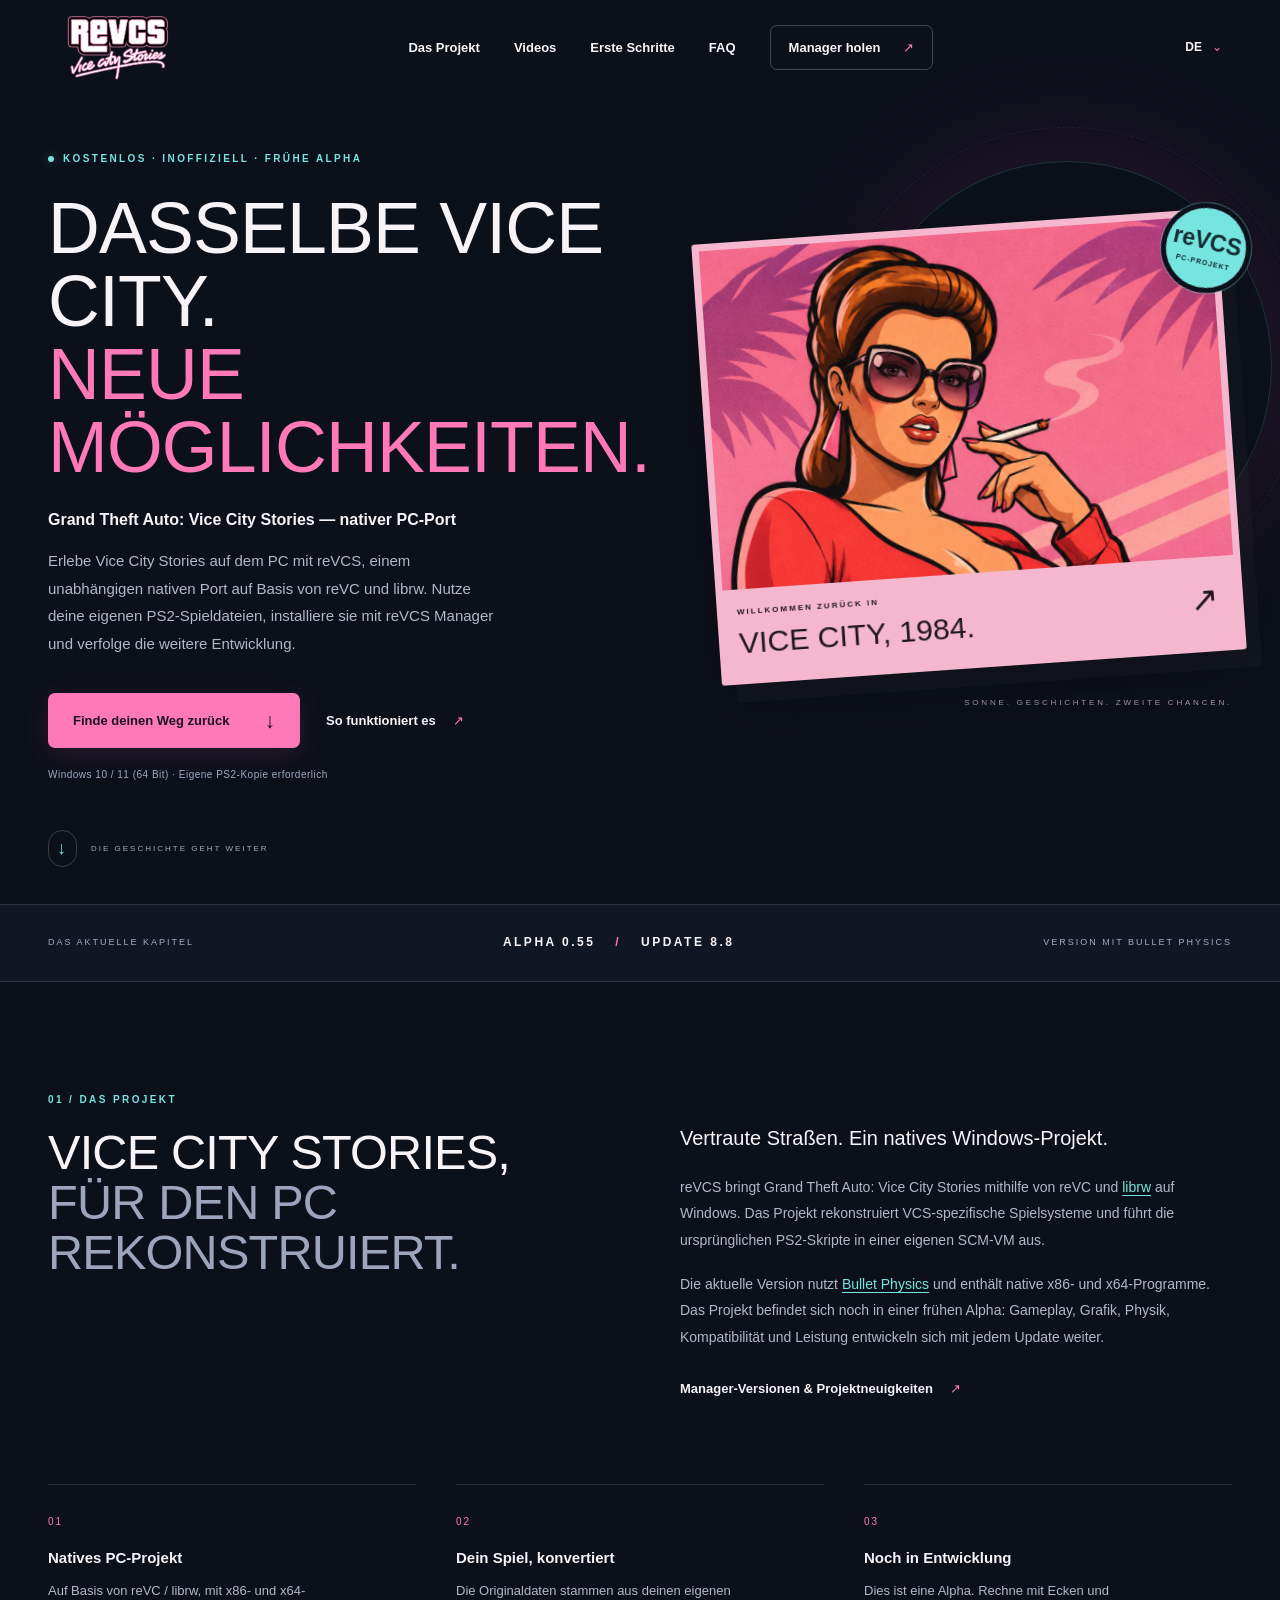
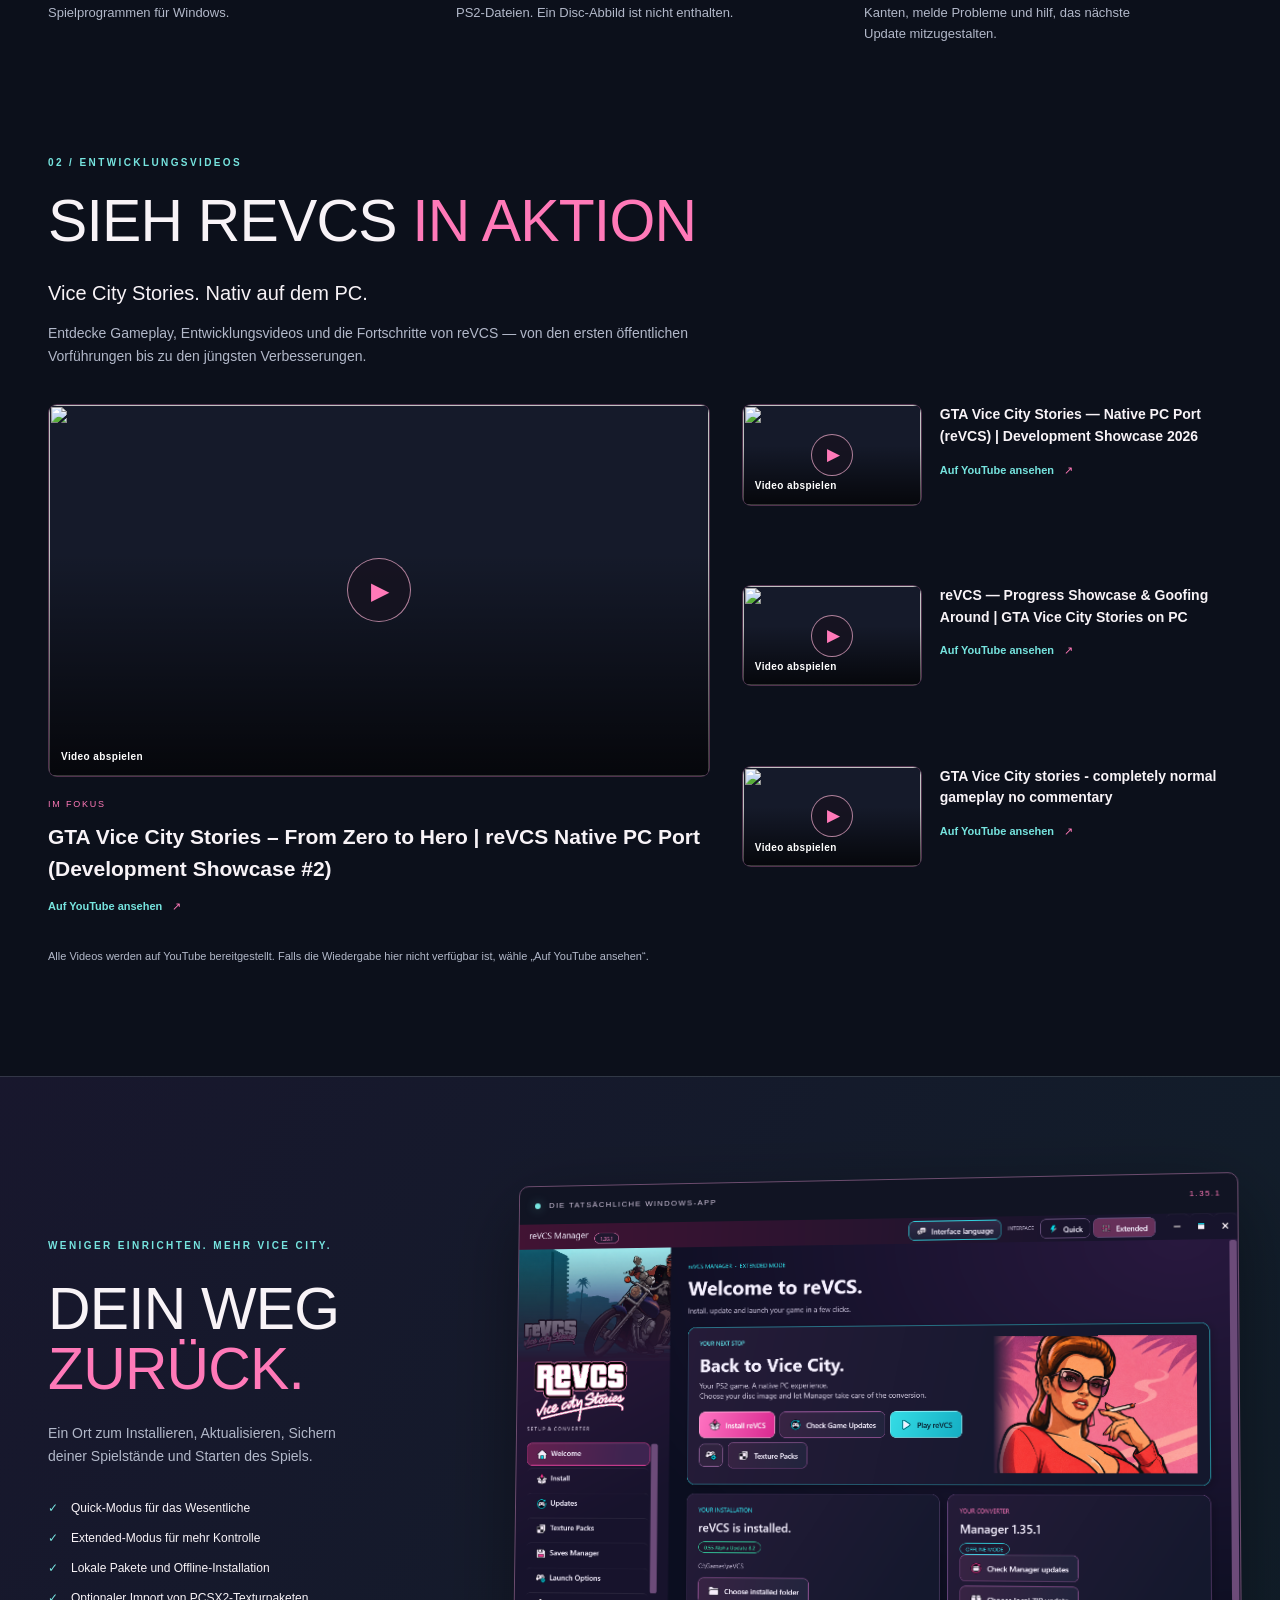
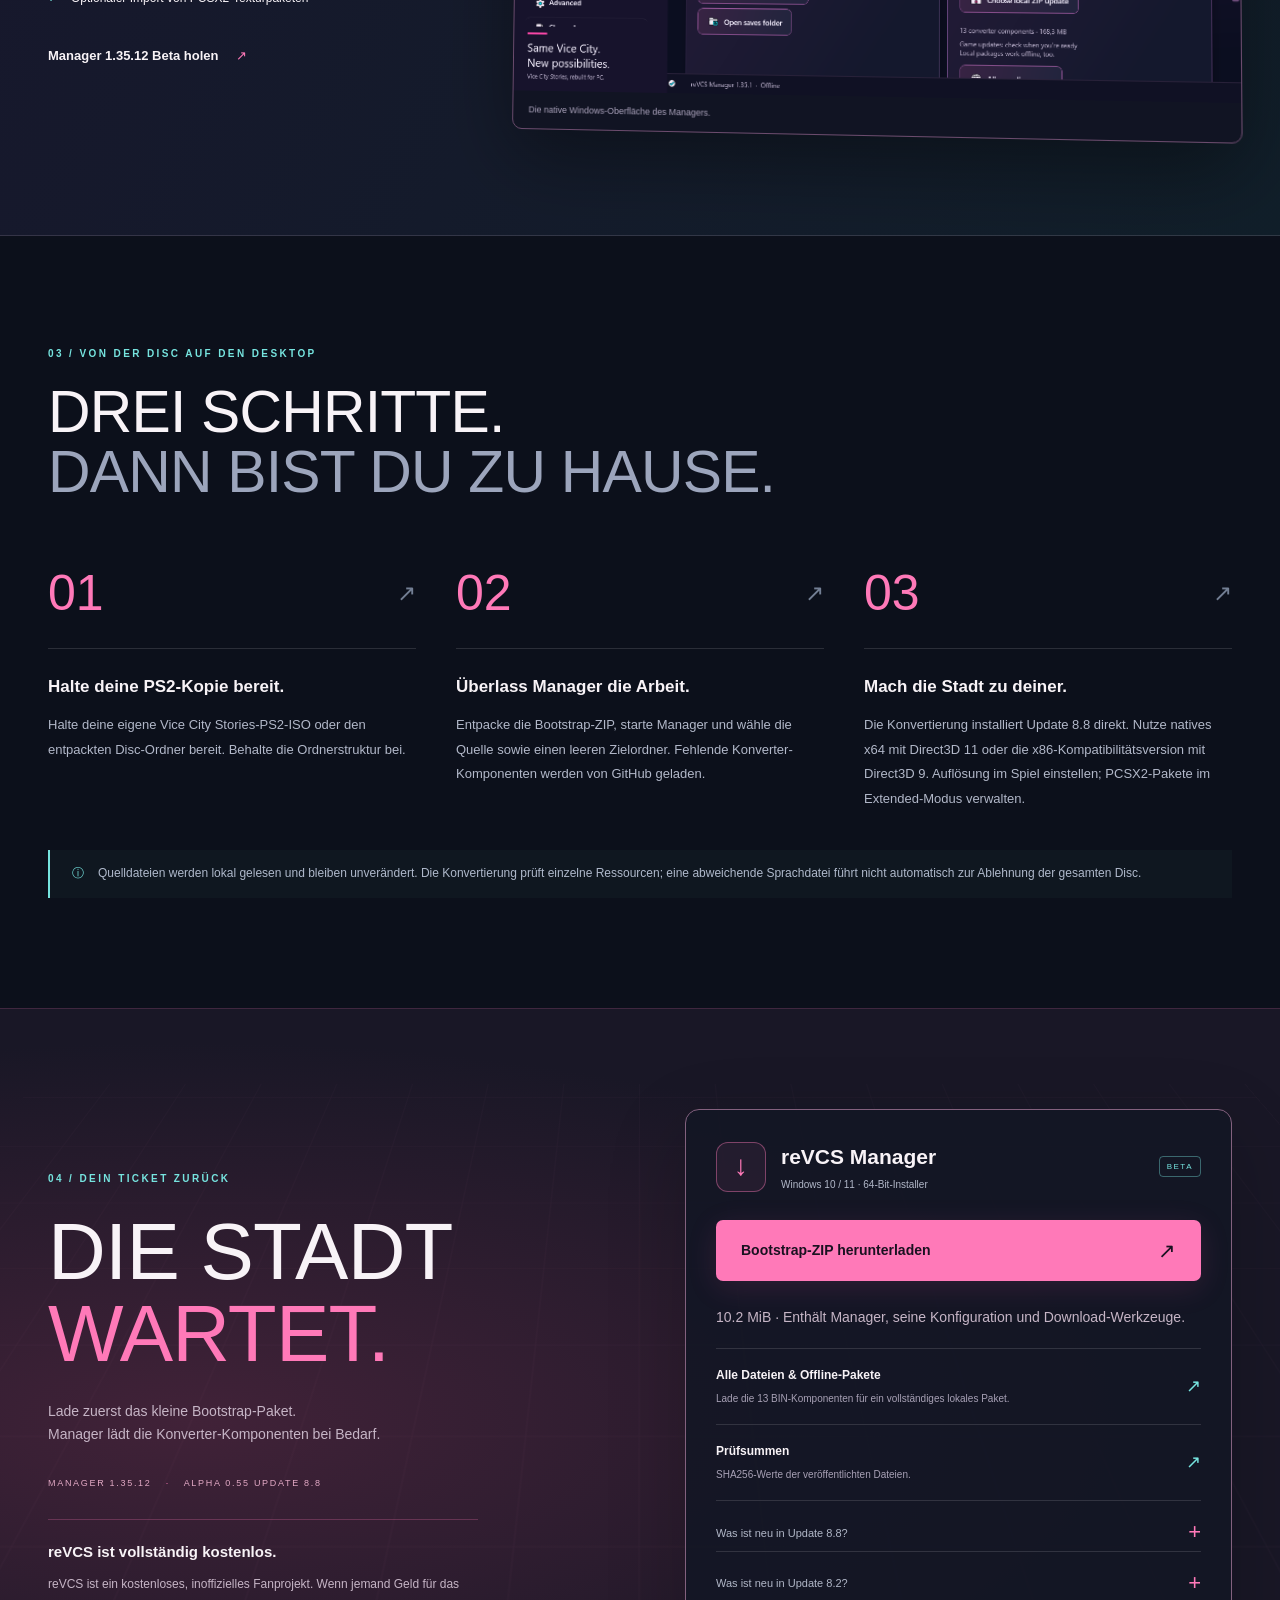
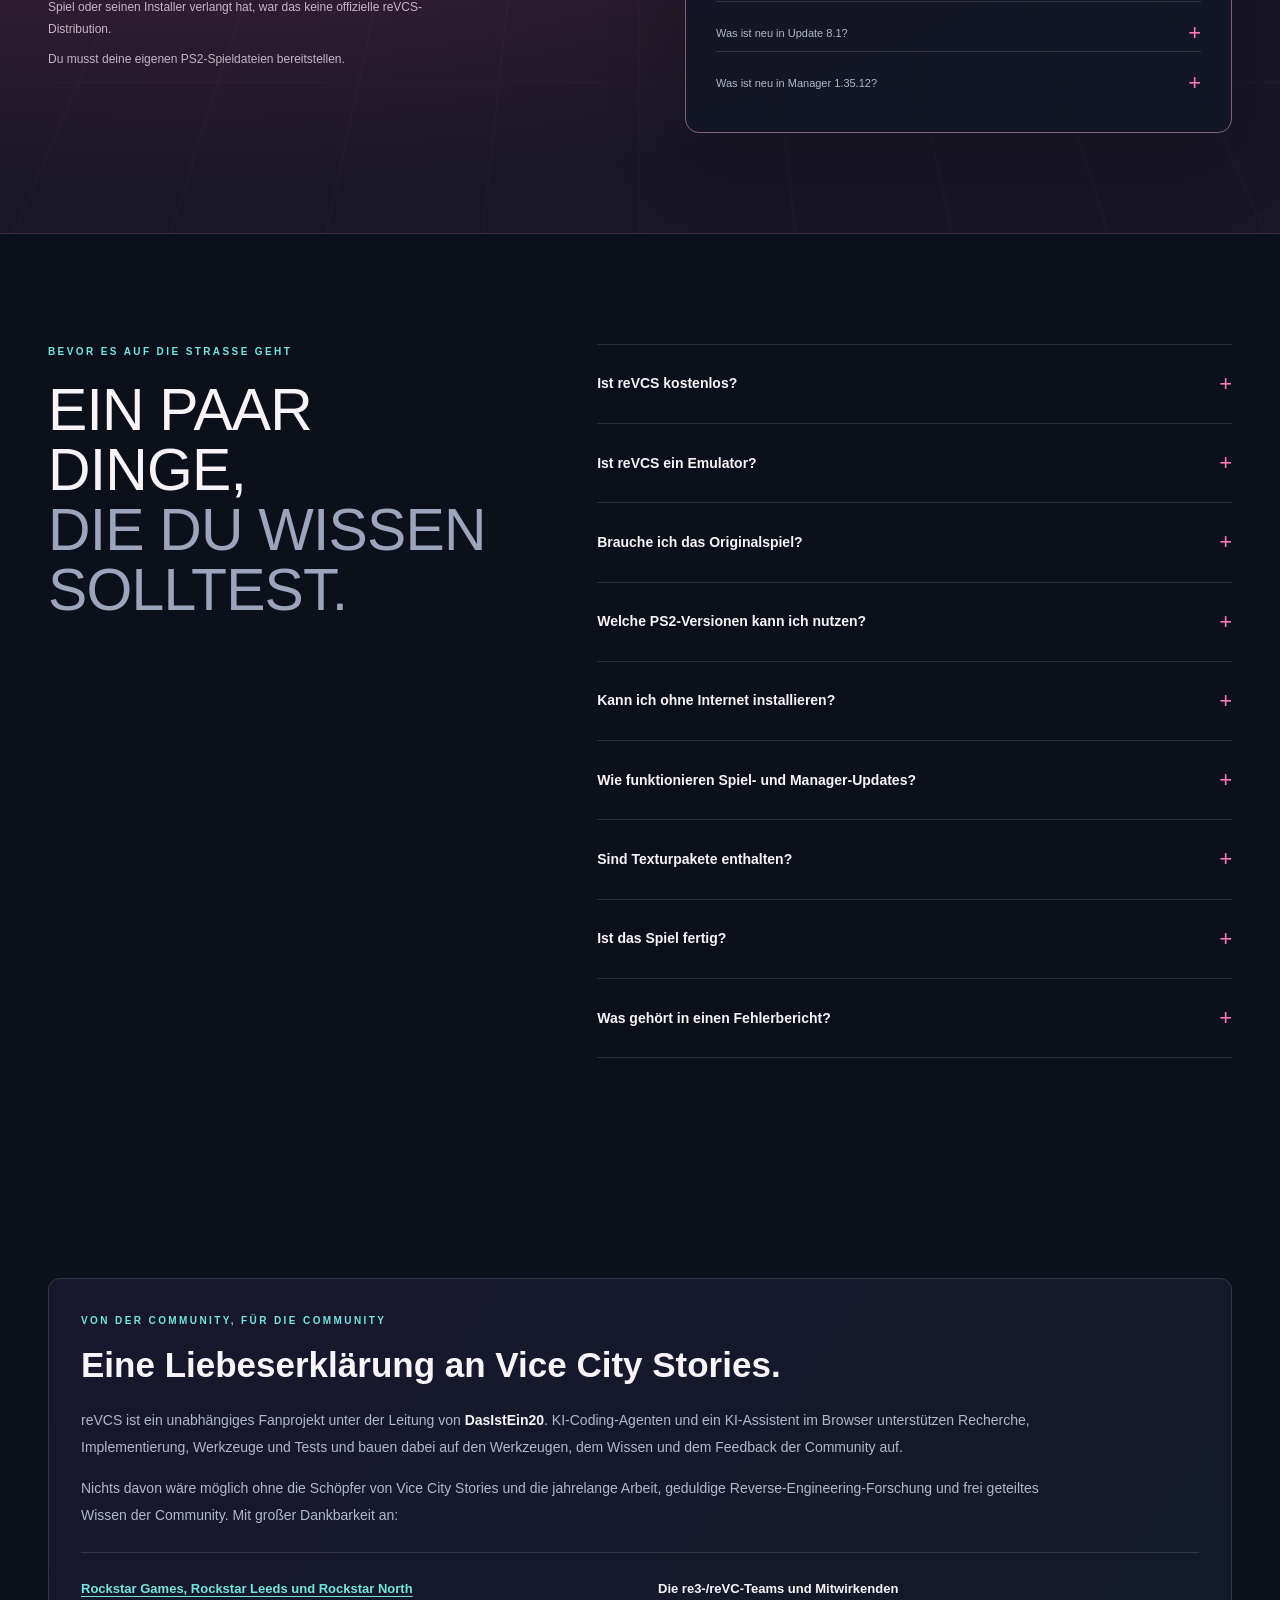
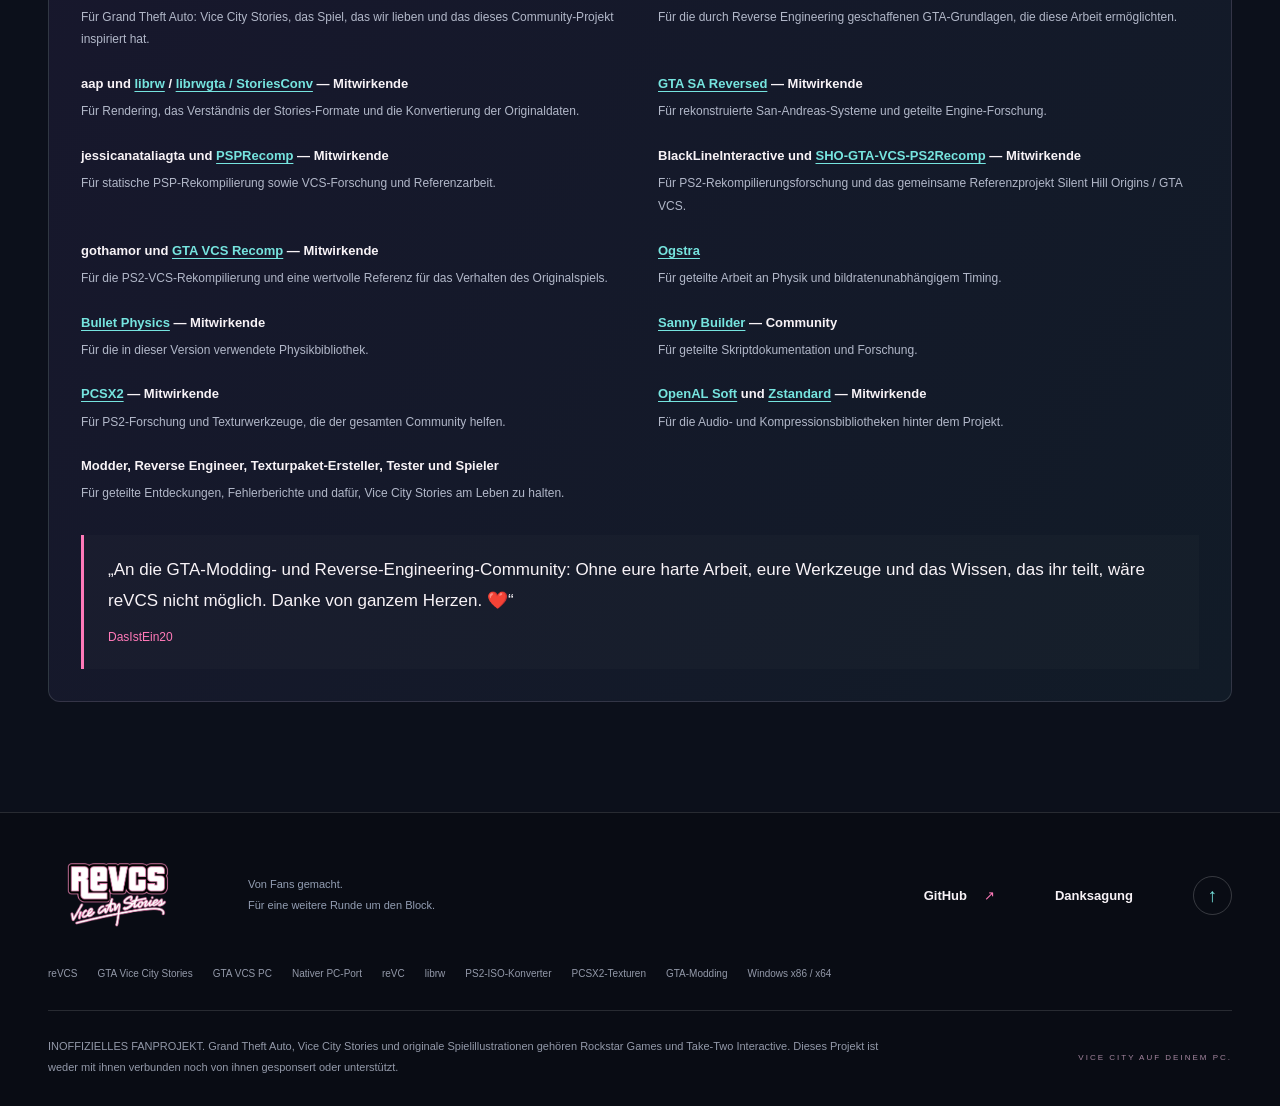
==== site/de/index.html @ cb358875 "Publish source-dependent Update 8.8 and matched Manager packages" ====
<!doctype html>
<html lang="de">
<head>
  <meta charset="utf-8">
  <meta name="viewport" content="width=device-width, initial-scale=1">
  <meta name="theme-color" content="#0c101b">
  <meta name="description" content="reVCS ist ein kostenloser, inoffizieller nativer PC-Port von GTA Vice City Stories auf Basis von reVC und librw. Nutze reVCS Manager mit deinen eigenen PS2-Spieldateien.">
  <meta property="og:title" content="reVCS — GTA Vice City Stories: nativer PC-Port">
  <meta property="og:description" content="reVCS ist ein kostenloser, inoffizieller nativer PC-Port von GTA Vice City Stories auf Basis von reVC und librw. Nutze reVCS Manager mit deinen eigenen PS2-Spieldateien.">
  <meta property="og:type" content="website">
  <meta property="og:url" content="https://dasistein20.github.io/reVCS_Installer/de/">
  <meta property="og:site_name" content="reVCS">
  <meta property="og:image" content="https://dasistein20.github.io/reVCS_Installer/assets/revcs-logo.png">
  <meta property="og:image:alt" content="reVCS — Logo des Vice City Stories-Projekts">
  <meta name="twitter:card" content="summary_large_image">
  <meta name="twitter:title" content="reVCS — GTA Vice City Stories: nativer PC-Port">
  <meta name="twitter:description" content="reVCS ist ein kostenloser, inoffizieller nativer PC-Port von GTA Vice City Stories auf Basis von reVC und librw. Nutze reVCS Manager mit deinen eigenen PS2-Spieldateien.">
  <meta name="twitter:image" content="https://dasistein20.github.io/reVCS_Installer/assets/revcs-logo.png">
  <meta name="twitter:image:alt" content="reVCS — Logo des Vice City Stories-Projekts">
  <title>reVCS — GTA Vice City Stories: nativer PC-Port</title>
  <link rel="canonical" href="https://dasistein20.github.io/reVCS_Installer/de/">
  <link rel="alternate" hreflang="en" href="https://dasistein20.github.io/reVCS_Installer/">
  <link rel="alternate" hreflang="pl" href="https://dasistein20.github.io/reVCS_Installer/pl/">
  <link rel="alternate" hreflang="de" href="https://dasistein20.github.io/reVCS_Installer/de/">
  <link rel="alternate" hreflang="fr" href="https://dasistein20.github.io/reVCS_Installer/fr/">
  <link rel="alternate" hreflang="es" href="https://dasistein20.github.io/reVCS_Installer/es/">
  <link rel="alternate" hreflang="x-default" href="https://dasistein20.github.io/reVCS_Installer/">
  <link rel="icon" href="../assets/setup-icon.png" type="image/png">
  <link rel="stylesheet" href="../styles.css?v=20261118-portrait-2">
  <script src="../app.js" defer></script>
</head>
<body>
  <a class="skip" href="#main">Zum Inhalt springen</a>
  <header class="header">
    <a class="wordmark" href="#" aria-label="reVCS-Startseite"><img src="../assets/revcs-logo.png" alt="reVCS - Vice City Stories" width="140" height="78"></a>
    <button class="menu-toggle" type="button" aria-expanded="false" aria-controls="navigation" hidden>Menü <span aria-hidden="true">☰</span></button>
    <nav id="navigation" aria-label="Hauptnavigation">
      <a href="#project">Das Projekt</a><a href="#videos">Videos</a><a href="#how">Erste Schritte</a><a href="#questions">FAQ</a>
      <a class="nav-download" href="#download">Manager holen <span aria-hidden="true">↗</span></a>
    </nav>
    <details class="language-switch">
      <summary aria-label="Sprache der Website">DE <span aria-hidden="true">⌄</span></summary>
      <ul aria-label="Verfügbare Sprachen">
        <li><a href="../" lang="en" hreflang="en" data-locale="en">English</a></li>
        <li><a href="../pl/" lang="pl" hreflang="pl" data-locale="pl">Polski</a></li>
        <li><a href="../de/" lang="de" hreflang="de" data-locale="de" aria-current="page">Deutsch</a></li>
        <li><a href="../fr/" lang="fr" hreflang="fr" data-locale="fr">Français</a></li>
        <li><a href="../es/" lang="es" hreflang="es" data-locale="es">Español</a></li>
      </ul>
    </details>
  </header>
  <main id="main">
    <section class="hero wrap" aria-labelledby="hero-title">
      <div class="hero-copy">
        <p class="eyebrow"><span class="status-dot" aria-hidden="true"></span> KOSTENLOS · INOFFIZIELL · FRÜHE ALPHA</p>
        <h1 id="hero-title">Dasselbe Vice City.<br><em>Neue Möglichkeiten.</em></h1>
        <p class="hero-identity">Grand Theft Auto: Vice City Stories — nativer PC-Port</p>
        <p class="hero-description">Erlebe Vice City Stories auf dem PC mit reVCS, einem unabhängigen nativen Port auf Basis von reVC und librw. Nutze deine eigenen PS2-Spieldateien, installiere sie mit reVCS Manager und verfolge die weitere Entwicklung.</p>
        <div class="hero-actions"><a class="button primary" href="#download">Finde deinen Weg zurück <span aria-hidden="true">↓</span></a><a class="text-link" href="#how">So funktioniert es <span aria-hidden="true">↗</span></a></div>
        <p class="hero-note">Windows 10 / 11 (64 Bit) · Eigene PS2-Kopie erforderlich</p>
      </div>
      <div class="hero-art" data-parallax>
        <div class="orbit" aria-hidden="true"></div>
        <figure class="postcard"><img class="menu-character" src="../assets/menu-character.png" alt="Vice-City-Illustration: eine Frau mit Sonnenbrille und roter Jacke vor rosa Palmen." width="1086" height="1448" fetchpriority="high"><figcaption><span>WILLKOMMEN ZURÜCK IN</span><strong>Vice City, 1984.</strong><span class="postcard-arrow" aria-hidden="true">↗</span></figcaption></figure>
        <span class="art-label" aria-hidden="true">SONNE. GESCHICHTEN. ZWEITE CHANCEN.</span>
        <span class="art-stamp" aria-hidden="true">reVCS<br><small>PC-PROJEKT</small></span>
      </div>
      <a class="scroll-cue" href="#project"><span aria-hidden="true">↓</span> DIE GESCHICHTE GEHT WEITER</a>
    </section>
    <div class="edition-strip"><div class="wrap"><span>DAS AKTUELLE KAPITEL</span><strong>ALPHA 0.55 <i>/</i> UPDATE 8.8</strong><span>VERSION MIT BULLET PHYSICS</span></div></div>
    <section class="section wrap project" id="project" aria-labelledby="project-title">
      <div class="section-heading reveal"><p class="eyebrow">01 / DAS PROJEKT</p><h2 id="project-title">Vice City Stories,<br><span>für den PC rekonstruiert.</span></h2></div>
      <div class="project-copy reveal"><p class="lead">Vertraute Straßen. Ein natives Windows-Projekt.</p><p>reVCS bringt Grand Theft Auto: Vice City Stories mithilfe von reVC und <a href="https://github.com/aap/librw">librw</a> auf Windows. Das Projekt rekonstruiert VCS-spezifische Spielsysteme und führt die ursprünglichen PS2-Skripte in einer eigenen SCM-VM aus.</p><p>Die aktuelle Version nutzt <a href="https://github.com/bulletphysics/bullet3">Bullet Physics</a> und enthält native x86- und x64-Programme. Das Projekt befindet sich noch in einer frühen Alpha: Gameplay, Grafik, Physik, Kompatibilität und Leistung entwickeln sich mit jedem Update weiter.</p><a class="text-link" href="https://github.com/DasIstEin20/reVCS_Installer" target="_blank" rel="noopener">Manager-Versionen &amp; Projektneuigkeiten <span aria-hidden="true">↗</span></a></div>
      <div class="project-facts reveal"><div><span>01</span><h3>Natives PC-Projekt</h3><p>Auf Basis von reVC / librw, mit x86- und x64-Spielprogrammen für Windows.</p></div><div><span>02</span><h3>Dein Spiel, konvertiert</h3><p>Die Originaldaten stammen aus deinen eigenen PS2-Dateien. Ein Disc-Abbild ist nicht enthalten.</p></div><div><span>03</span><h3>Noch in Entwicklung</h3><p>Dies ist eine Alpha. Rechne mit Ecken und Kanten, melde Probleme und hilf, das nächste Update mitzugestalten.</p></div></div>

    </section>
    <section class="section wrap videos-section" id="videos" aria-labelledby="videos-title">
      <div class="section-heading reveal"><p class="eyebrow">02 / ENTWICKLUNGSVIDEOS</p><h2 id="videos-title">Sieh reVCS <em>in Aktion</em></h2></div>
      <div class="video-intro reveal"><p class="lead">Vice City Stories. Nativ auf dem PC.</p><p>Entdecke Gameplay, Entwicklungsvideos und die Fortschritte von reVCS — von den ersten öffentlichen Vorführungen bis zu den jüngsten Verbesserungen.</p></div>
      <!-- Published titles verified with YouTube oEmbed. No players load before interaction. -->
      <div class="video-gallery reveal">
        <article class="video-card video-featured" aria-labelledby="video-a-title">
          <div class="video-media">
            <a class="video-preview" href="https://www.youtube.com/watch?v=7A0bkP0os_w" data-play-label="Video abspielen" data-video-id="7A0bkP0os_w" aria-label="Auf YouTube ansehen: GTA Vice City Stories – From Zero to Hero | reVCS Native PC Port (Development Showcase #2)">
              <img src="https://i.ytimg.com/vi/7A0bkP0os_w/maxresdefault.jpg" srcset="https://i.ytimg.com/vi/7A0bkP0os_w/mqdefault.jpg 320w, https://i.ytimg.com/vi/7A0bkP0os_w/maxresdefault.jpg 1280w" sizes="(max-width: 1000px) calc(100vw - 64px), 700px" alt="" width="1280" height="720" loading="lazy" decoding="async">
              <span class="video-play" aria-hidden="true">▶</span>
              <span class="video-preview-label" aria-hidden="true">Video ansehen</span>
            </a>
          </div>
          <div class="video-info">
            <p class="video-kicker">IM FOKUS</p>
            <h3 id="video-a-title" lang="en">GTA Vice City Stories – From Zero to Hero | reVCS Native PC Port (Development Showcase #2)</h3>
            <a class="text-link" href="https://www.youtube.com/watch?v=7A0bkP0os_w">Auf YouTube ansehen <span aria-hidden="true">↗</span><span class="sr-only" lang="en">: GTA Vice City Stories – From Zero to Hero | reVCS Native PC Port (Development Showcase #2)</span></a>
          </div>
        </article>
        <article class="video-card" aria-labelledby="video-b-title">
          <div class="video-media">
            <a class="video-preview" href="https://www.youtube.com/watch?v=fprE8-MXTbM" data-play-label="Video abspielen" data-video-id="fprE8-MXTbM" aria-label="Auf YouTube ansehen: GTA Vice City Stories — Native PC Port (reVCS) | Development Showcase 2026">
              <img src="https://i.ytimg.com/vi/fprE8-MXTbM/maxresdefault.jpg" srcset="https://i.ytimg.com/vi/fprE8-MXTbM/mqdefault.jpg 320w, https://i.ytimg.com/vi/fprE8-MXTbM/maxresdefault.jpg 1280w" sizes="(max-width: 680px) 120px, (max-width: 1000px) 30vw, 180px" alt="" width="1280" height="720" loading="lazy" decoding="async">
              <span class="video-play" aria-hidden="true">▶</span>
              <span class="video-preview-label" aria-hidden="true">Video ansehen</span>
            </a>
          </div>
          <div class="video-info">

            <h3 id="video-b-title" lang="en">GTA Vice City Stories — Native PC Port (reVCS) | Development Showcase 2026</h3>
            <a class="text-link" href="https://www.youtube.com/watch?v=fprE8-MXTbM">Auf YouTube ansehen <span aria-hidden="true">↗</span><span class="sr-only" lang="en">: GTA Vice City Stories — Native PC Port (reVCS) | Development Showcase 2026</span></a>
          </div>
        </article>
        <article class="video-card" aria-labelledby="video-c-title">
          <div class="video-media">
            <a class="video-preview" href="https://www.youtube.com/watch?v=FTR0Kt9196M" data-play-label="Video abspielen" data-video-id="FTR0Kt9196M" aria-label="Auf YouTube ansehen: reVCS — Progress Showcase &amp; Goofing Around | GTA Vice City Stories on PC">
              <img src="https://i.ytimg.com/vi/FTR0Kt9196M/maxresdefault.jpg" srcset="https://i.ytimg.com/vi/FTR0Kt9196M/mqdefault.jpg 320w, https://i.ytimg.com/vi/FTR0Kt9196M/maxresdefault.jpg 1280w" sizes="(max-width: 680px) 120px, (max-width: 1000px) 30vw, 180px" alt="" width="1280" height="720" loading="lazy" decoding="async">
              <span class="video-play" aria-hidden="true">▶</span>
              <span class="video-preview-label" aria-hidden="true">Video ansehen</span>
            </a>
          </div>
          <div class="video-info">

            <h3 id="video-c-title" lang="en">reVCS — Progress Showcase &amp; Goofing Around | GTA Vice City Stories on PC</h3>
            <a class="text-link" href="https://www.youtube.com/watch?v=FTR0Kt9196M">Auf YouTube ansehen <span aria-hidden="true">↗</span><span class="sr-only" lang="en">: reVCS — Progress Showcase &amp; Goofing Around | GTA Vice City Stories on PC</span></a>
          </div>
        </article>
        <article class="video-card" aria-labelledby="video-d-title">
          <div class="video-media">
            <a class="video-preview" href="https://www.youtube.com/watch?v=5DyMZ7SNvMU" data-play-label="Video abspielen" data-video-id="5DyMZ7SNvMU" aria-label="Auf YouTube ansehen: GTA Vice City stories - completely normal gameplay no commentary">
              <img src="https://i.ytimg.com/vi/5DyMZ7SNvMU/maxresdefault.jpg" srcset="https://i.ytimg.com/vi/5DyMZ7SNvMU/mqdefault.jpg 320w, https://i.ytimg.com/vi/5DyMZ7SNvMU/maxresdefault.jpg 1280w" sizes="(max-width: 680px) 120px, (max-width: 1000px) 30vw, 180px" alt="" width="1280" height="720" loading="lazy" decoding="async">
              <span class="video-play" aria-hidden="true">▶</span>
              <span class="video-preview-label" aria-hidden="true">Video ansehen</span>
            </a>
          </div>
          <div class="video-info">

            <h3 id="video-d-title" lang="en">GTA Vice City stories - completely normal gameplay no commentary</h3>
            <a class="text-link" href="https://www.youtube.com/watch?v=5DyMZ7SNvMU">Auf YouTube ansehen <span aria-hidden="true">↗</span><span class="sr-only" lang="en">: GTA Vice City stories - completely normal gameplay no commentary</span></a>
          </div>
        </article>
      </div>
      <p class="video-help">Alle Videos werden auf YouTube bereitgestellt. Falls die Wiedergabe hier nicht verfügbar ist, wähle „Auf YouTube ansehen“.</p>
    </section>
    <section class="setup-section" aria-labelledby="setup-title"><div class="wrap setup-layout">
      <div class="setup-copy reveal"><p class="eyebrow">WENIGER EINRICHTEN. MEHR VICE CITY.</p><h2 id="setup-title">Dein Weg<br><em>zurück.</em></h2><p>Ein Ort zum Installieren, Aktualisieren, Sichern deiner Spielstände und Starten des Spiels.</p><ul class="check-list"><li>Quick-Modus für das Wesentliche</li><li>Extended-Modus für mehr Kontrolle</li><li>Lokale Pakete und Offline-Installation</li><li>Optionaler Import von PCSX2-Texturpaketen</li></ul><a class="text-link" href="#download">Manager 1.35.12 Beta holen <span aria-hidden="true">↗</span></a></div>
      <figure class="setup-preview reveal"><div class="preview-caption"><span class="status-dot" aria-hidden="true"></span> DIE TATSÄCHLICHE WINDOWS-APP <span>1.35.1</span></div><img src="../assets/setup-preview.png" alt="reVCS Manager mit Quick- und Extended-Modus, Installationssteuerung und Versionsinformationen." width="1346" height="886" loading="lazy"><figcaption>Die native Windows-Oberfläche des Managers.</figcaption></figure>
    </div></section>
    <section class="section wrap" id="how" aria-labelledby="how-title">
      <div class="section-heading reveal"><p class="eyebrow">03 / VON DER DISC AUF DEN DESKTOP</p><h2 id="how-title">Drei Schritte.<br><span>Dann bist du zu Hause.</span></h2></div>
      <ol class="steps"><li class="reveal"><span class="step-number">01<span aria-hidden="true">↗</span></span><h3>Halte deine PS2-Kopie bereit.</h3><p>Halte deine eigene Vice City Stories-PS2-ISO oder den entpackten Disc-Ordner bereit. Behalte die Ordnerstruktur bei.</p></li><li class="reveal"><span class="step-number">02<span aria-hidden="true">↗</span></span><h3>Überlass Manager die Arbeit.</h3><p>Entpacke die Bootstrap-ZIP, starte Manager und wähle die Quelle sowie einen leeren Zielordner. Fehlende Konverter-Komponenten werden von GitHub geladen.</p></li><li class="reveal"><span class="step-number">03<span aria-hidden="true">↗</span></span><h3>Mach die Stadt zu deiner.</h3><p>Die Konvertierung installiert Update 8.8 direkt. Nutze natives x64 mit Direct3D 11 oder die x86-Kompatibilitätsversion mit Direct3D 9. Auflösung im Spiel einstellen; PCSX2-Pakete im Extended-Modus verwalten.</p></li></ol>
      <p class="source-note reveal"><span aria-hidden="true">ⓘ</span> Quelldateien werden lokal gelesen und bleiben unverändert. Die Konvertierung prüft einzelne Ressourcen; eine abweichende Sprachdatei führt nicht automatisch zur Ablehnung der gesamten Disc.</p>
    </section>
    <section class="download-section" id="download" aria-labelledby="download-title"><div class="wrap download-layout">
      <div class="reveal"><p class="eyebrow">04 / DEIN TICKET ZURÜCK</p><h2 id="download-title">Die Stadt<br><em>wartet.</em></h2><p>Lade zuerst das kleine Bootstrap-Paket.<br>Manager lädt die Konverter-Komponenten bei Bedarf.</p><p class="download-version">MANAGER 1.35.12 <span>·</span> ALPHA 0.55 UPDATE 8.8</p>
        <aside class="free-notice" aria-label="Kostenlose Verteilung"><strong>reVCS ist vollständig kostenlos.</strong><p>reVCS ist ein kostenloses, inoffizielles Fanprojekt. Wenn jemand Geld für das Spiel oder seinen Installer verlangt hat, war das keine offizielle reVCS-Distribution.</p><p>Du musst deine eigenen PS2-Spieldateien bereitstellen.</p></aside></div>
      <div class="download-card reveal"><div class="download-card-top"><span class="download-icon" aria-hidden="true">↓</span><div><h3>reVCS Manager</h3><p>Windows 10 / 11 · 64-Bit-Installer</p></div><span class="badge">BETA</span></div>
        <a class="button primary download-button" id="bootstrap-link" href="https://github.com/DasIstEin20/reVCS_Installer/releases/download/v1.35.12/reVCS-Manager-1.35.12-bootstrap.zip">Bootstrap-ZIP herunterladen <span aria-hidden="true">↗</span></a>
        <p id="download-size" class="download-meta">Enthält Manager, seine Konfiguration und Download-Werkzeuge.</p>
        <a class="download-row" href="https://github.com/DasIstEin20/reVCS_Installer/releases/tag/v1.35.12"><span>Alle Dateien &amp; Offline-Pakete<small>Lade die 13 BIN-Komponenten für ein vollständiges lokales Paket.</small></span><span aria-hidden="true">↗</span></a>
        <a class="download-row" href="https://github.com/DasIstEin20/reVCS_Installer/releases/download/v1.35.12/SHA256SUMS-1.35.12.txt"><span>Prüfsummen<small>SHA256-Werte der veröffentlichten Dateien.</small></span><span aria-hidden="true">↗</span></a>
        <details class="release-notes"><summary>Was ist neu in Update 8.8?</summary><p>Kumulatives Update vom ersten öffentlichen Update-8-/8.0-Installer bis Version 8.7. Verbessert Bullet-Fahrverhalten, Boote, Garagen, Kampfanimationen, Menüsteuerung, Schriften und Kantenglättung. <a href="https://github.com/DasIstEin20/reVCS_Installer/releases/tag/v0.55-update8.8">Versionshinweise</a>.</p><p>Aktualisiere vor Update 8.8 den Manager auf 1.35.12. Wende die kumulative ZIP-Datei im Manager an; halte dein eigenes PS2-ISO bereit, falls neue Ressourcen konvertiert werden müssen.</p></details>
        <details class="release-notes"><summary>Was ist neu in Update 8.2?</summary><p>F1-Wiederholungen hinzugefügt; Rampenkollisionen, JetSki-Einstieg und -Steuerung, geskriptete Flüge und Modellbereinigung verbessert. Installation über die Updates-Seite in Manager. <a href="https://github.com/DasIstEin20/reVCS_Installer/releases/tag/v0.55-update8.2">Versionshinweise</a>.</p></details>
        <details class="release-notes"><summary>Was ist neu in Update 8.1?</summary><p>Behebt einen Proton-Startfehler durch Leerzeichen am Ende von NPC-Spawn-Daten. Wähle in Manager: Updates → Check game updates → Apply available game updates. <a href="https://github.com/DasIstEin20/reVCS_Installer/releases/tag/v0.55-update8.1">Versionshinweise</a>.</p></details>
        <details class="release-notes"><summary>Was ist neu in Manager 1.35.12?</summary><p>PCSX2-Texturen in Quellauflösung innerhalb der Engine-Grenzen, Paketfilter, ein Editor für native Spielstände und -nointro. Neuinstallationen enthalten direkt Update 8.8. <a href="https://github.com/DasIstEin20/reVCS_Installer/releases/tag/v1.35.12">Versionshinweise</a>.</p></details>
      </div>
    </div></section>
    <section class="section wrap faq-section" id="questions" aria-labelledby="faq-title"><div class="section-heading reveal"><p class="eyebrow">BEVOR ES AUF DIE STRASSE GEHT</p><h2 id="faq-title">Ein paar Dinge,<br><span>die du wissen solltest.</span></h2></div><div class="faq-list reveal">
      <details><summary>Ist reVCS kostenlos?</summary><p>Ja. reVCS und sein Installer werden kostenlos bereitgestellt. Du musst eine eigene Kopie von Grand Theft Auto: Vice City Stories für PS2 mitbringen.</p></details>
      <details><summary>Ist reVCS ein Emulator?</summary><p>Nein. reVCS ist ein natives PC-Projekt auf Basis von reVC und librw. Es rekonstruiert Spielsysteme und nutzt vom Nutzer bereitgestellte originale PS2-Spieldaten.</p></details>
      <details><summary>Brauche ich das Originalspiel?</summary><p>Ja. Nutze deine eigene Vice City Stories-PS2-ISO oder den entpackten Disc-Ordner. Manager konvertiert diese Dateien lokal. Weder die Website noch das Bootstrap-Paket liefern ein PS2-Disc-Abbild.</p></details>
      <details><summary>Welche PS2-Versionen kann ich nutzen?</summary><p>Getestet wurden EU-, US- und polnisch modifizierte Quelldaten. Eine vollständige EU-Installation wurde mit Setup 1.33 geprüft; US- und polnische Daten bestanden Ressourcen-Konvertierungstests. Andere Discs werden anhand ihrer Ressourcen statt einer festen ISO-Prüfsummenliste geprüft. Das garantiert nicht die Konvertierung jeder modifizierten Disc.</p></details>
      <details><summary>Kann ich ohne Internet installieren?</summary><p>Ja. Lade alle 13 BIN-Komponenten, die Bootstrap-ZIP und version.xml aus derselben Version. Entpacke die ZIP und lege die BIN-Dateien neben Manager ab. Aktiviere den Offline-Modus und wähle deine lokale PS2-Quelle.</p></details>
      <details><summary>Wie funktionieren Spiel- und Manager-Updates?</summary><p>Manager prüft beim Start auf Updates und bietet eigene Updates zuerst an. Download und Installation erfordern eine Bestätigung. Manuelle Prüfungen sind über Welcome → Check Game Updates oder Check Manager Updates möglich. Unter Extended → Advanced lassen sich Startprüfungen deaktivieren; Offline-Pakete bleiben verfügbar.</p></details>
      <details><summary>Sind Texturpakete enthalten?</summary><p>Nein. Optionale PCSX2-Ersatztexturen stellt der Nutzer selbst bereit. Wähle dein kompatibles ZIP- oder 7z-Paket im Extended-Modus.</p></details>
      <details><summary>Ist das Spiel fertig?</summary><p>Nein. reVCS ist ein aktiv entwickeltes Alpha-Fanprojekt mit bekannten Einschränkungen und laufenden Community-Tests. Manager 1.35.12 verbessert Installer und Updater; Spiel-Update 8.8 ist separat verfügbar.</p></details>
      <details><summary>Was gehört in einen Fehlerbericht?</summary><p>Beschreibe die Schritte, Spiel- und Manager-Version, Disc-Ausgabe und das erwartete Ergebnis. Füge das relevante Log und bei Bedarf eine kurze Aufnahme hinzu. Entferne persönliche Daten aus den Logs.</p><a class="text-link" href="https://github.com/DasIstEin20/reVCS_Installer/issues">Installer-Problem melden <span aria-hidden="true">↗</span></a></details>
    </div></section>
    <section class="section wrap credits-section" id="community" aria-labelledby="community-title">
      <div class="community-note reveal">
        <p class="eyebrow">VON DER COMMUNITY, FÜR DIE COMMUNITY</p>
        <h2 id="community-title">Eine Liebeserklärung an Vice City Stories.</h2>
        <p>reVCS ist ein unabhängiges Fanprojekt unter der Leitung von <strong>DasIstEin20</strong>. KI-Coding-Agenten und ein KI-Assistent im Browser unterstützen Recherche, Implementierung, Werkzeuge und Tests und bauen dabei auf den Werkzeugen, dem Wissen und dem Feedback der Community auf.</p>
        <p>Nichts davon wäre möglich ohne die Schöpfer von Vice City Stories und die jahrelange Arbeit, geduldige Reverse-Engineering-Forschung und frei geteiltes Wissen der Community. Mit großer Dankbarkeit an:</p>
        <ul class="community-credits">
          <li><strong><a href="https://www.rockstargames.com/games/vicecitystories">Rockstar Games, Rockstar Leeds und Rockstar North</a></strong><span>Für Grand Theft Auto: Vice City Stories, das Spiel, das wir lieben und das dieses Community-Projekt inspiriert hat.</span></li>
          <li><strong>Die re3-/reVC-Teams und Mitwirkenden</strong><span>Für die durch Reverse Engineering geschaffenen GTA-Grundlagen, die diese Arbeit ermöglichten.</span></li>
          <li><strong>aap und <a href="https://github.com/aap/librw">librw</a> / <a href="https://github.com/aap/librwgta">librwgta / StoriesConv</a> — Mitwirkende</strong><span>Für Rendering, das Verständnis der Stories-Formate und die Konvertierung der Originaldaten.</span></li>
          <li><strong> <a href="https://github.com/gta-reversed/gta-reversed">GTA SA Reversed</a> — Mitwirkende</strong><span>Für rekonstruierte San-Andreas-Systeme und geteilte Engine-Forschung.</span></li>
          <li><strong>jessicanataliagta und <a href="https://github.com/jessicanataliagta/PSPRecomp">PSPRecomp</a> — Mitwirkende</strong><span>Für statische PSP-Rekompilierung sowie VCS-Forschung und Referenzarbeit.</span></li>
          <li><strong>BlackLineInteractive und <a href="https://github.com/BlackLineInteractive/SHO-GTA-VCS-PS2Recomp">SHO-GTA-VCS-PS2Recomp</a> — Mitwirkende</strong><span>Für PS2-Rekompilierungsforschung und das gemeinsame Referenzprojekt Silent Hill Origins / GTA VCS.</span></li>
          <li><strong>gothamor und <a href="https://github.com/gothamor/gta-vcs-recomp">GTA VCS Recomp</a> — Mitwirkende</strong><span>Für die PS2-VCS-Rekompilierung und eine wertvolle Referenz für das Verhalten des Originalspiels.</span></li>
          <li><strong><a href="https://github.com/Ogstra/reVC">Ogstra</a></strong><span>Für geteilte Arbeit an Physik und bildratenunabhängigem Timing.</span></li>
          <li><strong> <a href="https://github.com/bulletphysics/bullet3">Bullet Physics</a> — Mitwirkende</strong><span>Für die in dieser Version verwendete Physikbibliothek.</span></li>
          <li><strong> <a href="https://github.com/sannybuilder/library">Sanny Builder</a> — Community</strong><span>Für geteilte Skriptdokumentation und Forschung.</span></li>
          <li><strong> <a href="https://github.com/PCSX2/pcsx2">PCSX2</a> — Mitwirkende</strong><span>Für PS2-Forschung und Texturwerkzeuge, die der gesamten Community helfen.</span></li>
          <li><strong> <a href="https://github.com/kcat/openal-soft">OpenAL Soft</a> und <a href="https://github.com/meta/zstd">Zstandard</a> — Mitwirkende</strong><span>Für die Audio- und Kompressionsbibliotheken hinter dem Projekt.</span></li>
          <li><strong>Modder, Reverse Engineer, Texturpaket-Ersteller, Tester und Spieler</strong><span>Für geteilte Entdeckungen, Fehlerberichte und dafür, Vice City Stories am Leben zu halten.</span></li>
        </ul>
        <blockquote><p>„An die GTA-Modding- und Reverse-Engineering-Community: Ohne eure harte Arbeit, eure Werkzeuge und das Wissen, das ihr teilt, wäre reVCS nicht möglich. Danke von ganzem Herzen. <span aria-label="Liebe">❤️</span>“</p><footer>DasIstEin20</footer></blockquote>
      </div>
    </section>
    <dialog class="video-dialog" aria-labelledby="player-title">
      <div class="video-dialog-heading"><h2 id="player-title">reVCS-Videoplayer</h2><button class="player-close" type="button">Video schließen <span aria-hidden="true">×</span></button></div>
      <div class="video-player"></div>
      <a class="text-link player-fallback" href="https://www.youtube.com/watch?v=7A0bkP0os_w">Auf YouTube ansehen <span aria-hidden="true">↗</span></a>
    </dialog>
  </main>
  <footer class="footer"><div class="wrap"><div class="footer-top"><a class="wordmark" href="#"><img src="../assets/revcs-logo.png" alt="reVCS - Vice City Stories" width="140" height="78"></a><p>Von Fans gemacht.<br>Für eine weitere Runde um den Block.</p><a class="text-link" href="https://github.com/DasIstEin20/reVCS_Installer">GitHub <span aria-hidden="true">↗</span></a><a class="text-link" href="#community">Danksagung</a><a class="to-top" href="#" aria-label="Nach oben">↑</a></div><ul class="project-tags" aria-label="Projektthemen"><li>reVCS</li><li>GTA Vice City Stories</li><li>GTA VCS PC</li><li>Nativer PC-Port</li><li>reVC</li><li>librw</li><li>PS2-ISO-Konverter</li><li>PCSX2-Texturen</li><li>GTA-Modding</li><li>Windows x86 / x64</li></ul><div class="footer-bottom"><p>INOFFIZIELLES FANPROJEKT. Grand Theft Auto, Vice City Stories und originale Spielillustrationen gehören Rockstar Games und Take-Two Interactive. Dieses Projekt ist weder mit ihnen verbunden noch von ihnen gesponsert oder unterstützt.</p><span>VICE CITY AUF DEINEM PC.</span></div></div></footer>
</body>
</html>
---- site/styles.css ----
@charset "UTF-8";
/* The menu portrait keeps its face above the postcard's fixed-height crop. */
.postcard img.menu-character{object-position:50% 0%}
/* Keep decorative rotated artwork inside the viewport on narrow screens. */
html{overflow-x:clip}
.community-note{grid-column:1/-1;min-width:0;padding:32px;border:1px solid var(--line);border-radius:12px;background:linear-gradient(125deg,#18172d,#111b27);color:var(--muted);font-size:14px;line-height:1.9}.community-note .eyebrow{margin-bottom:13px}.community-note h3{color:var(--ink);font-size:clamp(24px,3vw,35px);line-height:1.25;margin-bottom:20px}.community-note>p:not(.eyebrow){max-width:980px;margin-top:15px}.community-note strong{color:var(--ink)}.community-credits{display:grid;grid-template-columns:repeat(2,minmax(0,1fr));gap:22px 36px;list-style:none;padding:25px 0 0;margin:24px 0 0;border-top:1px solid var(--line)}.community-credits li{min-width:0}.community-credits strong,.community-credits span{display:block}.community-credits strong{font-size:13px;line-height:1.7}.community-credits span{font-size:12px;margin-top:5px}.community-credits a{color:var(--cyan);text-decoration:underline;text-underline-offset:3px}.community-credits a:hover{color:var(--pink)}.community-note blockquote{margin:30px 0 0;padding:20px 24px;border-left:3px solid var(--pink);background:#ffffff04}.community-note blockquote p{color:var(--ink);font-size:17px;line-height:1.8}.community-note blockquote footer{color:var(--pink);font-size:12px;margin-top:10px}.community-note blockquote [aria-label=love]{white-space:nowrap}@media(max-width:540px){.community-note{padding:23px 20px}.community-credits{grid-template-columns:1fr;gap:19px}.community-note blockquote{padding:16px 18px}.community-note blockquote p{font-size:15px}}
:root{color-scheme:dark;--bg:#0c101b;--panel:#151a2a;--ink:#f8f3f7;--muted:#b2b8c9;--pink:#ff79b8;--cyan:#76e4df;--line:#ffffff20;--display:Impact,"Arial Narrow","Franklin Gothic Medium",sans-serif;--body:"Segoe UI",Arial,sans-serif;font-family:var(--body);background:var(--bg);color:var(--ink);font-synthesis:none}
*{box-sizing:border-box}html{scroll-behavior:smooth;scroll-padding-top:100px}body{margin:0;font-size:16px;line-height:1.65;overflow-x:clip}a{color:inherit;text-decoration:none}button{font:inherit}button,a,summary{-webkit-tap-highlight-color:transparent}a:focus-visible,button:focus-visible,summary:focus-visible{outline:3px solid var(--cyan);outline-offset:6px}img{max-width:100%;display:block}figure,p,h1,h2,h3{margin:0}::selection{background:var(--pink);color:var(--bg)}.wrap{width:min(1248px,calc(100% - 96px));margin-inline:auto}.skip{position:fixed;left:20px;top:-100px;z-index:100;background:var(--cyan);color:var(--bg);padding:12px 20px}.skip:focus{top:16px}.header{height:96px;display:flex;align-items:center;justify-content:space-between;padding:0 max(48px,calc((100vw - 1248px)/2));position:sticky;top:0;z-index:30;border-bottom:1px solid transparent;transition:background .3s,border-color .3s}.header.scrolled{background:#0c101bf2;border-color:var(--line);backdrop-filter:blur(16px)}.wordmark{font-size:37px;letter-spacing:-2px;line-height:.92;font-weight:900;display:inline-block}.wordmark>span{color:var(--pink)}.wordmark small{display:block;font-size:8px;letter-spacing:2.4px;font-weight:700;margin:9px 0 0 2px;line-height:1.3}.header nav{display:flex;gap:34px;align-items:center;font-size:13px;font-weight:600}.header nav a{transition:color .2s}.header nav a:hover{color:var(--pink)}.header nav .nav-download{border:1px solid #ffffff3b;border-radius:7px;padding:11px 18px}.nav-download span{margin-left:19px;color:var(--pink)}.menu-toggle{display:none}.hero{min-height:690px;min-height:min(790px,calc(100svh - 96px));display:grid;grid-template-columns:1.05fr 1fr;align-items:center;gap:36px;position:relative;padding-block:55px 120px}.eyebrow{font-size:10px;letter-spacing:2.4px;font-weight:800;color:var(--cyan);display:flex;align-items:center;gap:9px;margin-bottom:24px}.status-dot{width:6px;height:6px;display:inline-block;background:var(--cyan);border-radius:50%;box-shadow:0 0 12px #76e4df70;flex-shrink:0}h1,h2{font-family:var(--display);font-weight:400;text-transform:uppercase;line-height:1.02;letter-spacing:-.8px}h1{font-size:clamp(54px,5.6vw,84px)}h1 em,h2 em{font-style:normal;color:var(--pink)}h2{font-size:clamp(44px,4.6vw,66px)}h2>span{color:#9ca5bc}.hero-description{color:var(--muted);margin-top:27px;max-width:460px;font-size:15px;line-height:1.85}.hero-actions{display:flex;align-items:center;gap:26px;margin-top:35px}.button{display:inline-flex;align-items:center;justify-content:space-between;gap:35px;padding:16px 24px;border:1px solid transparent;border-radius:7px;font-size:13px;font-weight:800;transition:transform .2s,box-shadow .2s,background .2s}.button:hover{transform:translateY(-3px)}.primary{background:var(--pink);color:#1a1120;box-shadow:0 7px 30px #f353a520}.primary:hover{background:#ff9dce;box-shadow:0 10px 35px #f353a540}.button span{font-size:21px;line-height:1;font-weight:400}.text-link{font-size:13px;font-weight:700;display:inline-flex;align-items:center;gap:17px;padding-block:7px}.text-link span{color:var(--pink);transition:transform .2s}.text-link:hover span{transform:translate(3px,-3px)}.hero-note{color:#a0a9bf;font-size:10px;letter-spacing:.5px;margin-top:19px}.hero-art{position:relative;padding:25px 0 25px 20px;min-width:0;transform:translateY(var(--parallax,0px))}.postcard{position:relative;transform:rotate(-4deg);background:#f4b7cd;box-shadow:14px 18px 0 #ffffff06,0 22px 70px #0005;border:7px solid #f4b7cd;border-radius:3px}.postcard img{width:100%;height:340px;object-fit:cover;object-position:50% top}.postcard figcaption{color:#201621;position:relative;padding:16px 13px 9px}.postcard figcaption>span:first-child{font-size:8px;font-weight:800;letter-spacing:2px;display:block}.postcard strong{font-family:var(--display);font-weight:400;text-transform:uppercase;font-size:30px;letter-spacing:.1px}.postcard-arrow{position:absolute;right:18px;top:14px;font-size:34px}.orbit{position:absolute;width:410px;height:410px;max-width:90%;border:1px solid #76e4df2b;border-radius:50%;top:-40px;right:-40px;box-shadow:0 0 100px 35px #952a7324;pointer-events:none}.orbit:after{content:"";position:absolute;inset:-35px;border:1px dashed #76e4df15;border-radius:50%}.art-label{display:block;color:#b9a0b5;font-size:8px;letter-spacing:2.8px;text-align:right;margin-top:29px}.art-stamp{width:90px;height:90px;display:grid;align-content:center;text-align:center;position:absolute;right:-19px;top:2px;border-radius:50%;background:var(--cyan);color:#152c33;transform:rotate(13deg);font-weight:900;line-height:1;font-size:23px;border:5px solid var(--bg);box-shadow:0 0 0 1px #76e4df66}.art-stamp small{font-size:7px;letter-spacing:1px;margin-top:6px}.scroll-cue{position:absolute;bottom:37px;left:0;display:flex;align-items:center;gap:14px;font-size:8px;letter-spacing:2px;color:#a5aab7}.scroll-cue span{display:grid;place-items:center;width:29px;height:37px;border:1px solid #ffffff30;border-radius:20px;color:var(--cyan);font-size:18px}.edition-strip{border-block:1px solid var(--line);background:#111624}.edition-strip>.wrap{display:flex;align-items:center;justify-content:space-between;gap:16px;min-height:76px}.edition-strip span{font-size:9px;letter-spacing:2px;color:#a2adbf}.edition-strip strong{font-size:12px;letter-spacing:2.5px;font-weight:700}.edition-strip i{font-style:normal;color:var(--pink);margin-inline:14px}.section{padding-block:110px}.project{display:grid;grid-template-columns:1fr 1fr;column-gap:80px;row-gap:75px}.section-heading .eyebrow{margin-bottom:20px}.project-copy{padding-top:30px;color:var(--muted);font-size:14px;line-height:1.9}.project-copy p+p{margin-top:17px}.project-copy .lead{color:var(--ink);font-size:20px;line-height:1.6;margin-bottom:20px}.project-copy .text-link{color:var(--ink);margin-top:20px}.project-facts{grid-column:1/-1;display:grid;grid-template-columns:repeat(3,1fr);gap:40px}.project-facts>div{border-top:1px solid var(--line);padding-top:22px}.project-facts span{color:var(--pink);font-size:10px;letter-spacing:2px}.project-facts h3{font-size:15px;margin-top:12px}.project-facts p{font-size:13px;color:var(--muted);margin-top:10px;max-width:290px}.setup-section{padding-block:100px;background:linear-gradient(120deg,#18172d,#101e29);border-block:1px solid var(--line);overflow:hidden}.setup-layout{display:grid;grid-template-columns:.7fr 1.3fr;gap:65px;align-items:center}.setup-copy>p:not(.eyebrow){font-size:14px;color:var(--muted);max-width:310px;margin-top:23px}.check-list{list-style:none;padding:0;font-size:12px;margin:25px 0;line-height:2.5}.check-list li:before{content:"✓";color:var(--cyan);margin-right:13px}.setup-preview{min-width:0;border-radius:10px;border:1px solid #6c4c6e;background:#111423;box-shadow:0 25px 80px #0006;transform:perspective(1200px) rotateY(-5deg) rotateX(2deg);overflow:hidden}.preview-caption{font-size:8px;letter-spacing:1.4px;display:flex;gap:9px;align-items:center;padding:13px 16px;color:#d1c5dc}.preview-caption>span:last-child{margin-left:auto;color:var(--pink)}.setup-preview img{width:100%;height:auto}.setup-preview figcaption{font-size:9px;color:#aca4bd;padding:12px 16px}.steps{display:grid;grid-template-columns:repeat(3,1fr);gap:40px;list-style:none;padding:0;margin:50px 0 38px}.step-number{font-family:var(--display);font-size:50px;display:flex;justify-content:space-between;align-items:center;color:var(--pink);border-bottom:1px solid var(--line);padding-bottom:13px}.step-number>span{font:23px var(--body);color:#737f94}.steps h3{font-size:17px;margin-top:24px}.steps p{color:var(--muted);font-size:13px;margin-top:12px;line-height:1.9}.source-note{border-left:2px solid var(--cyan);padding:14px 22px;background:#76e4df07;color:#afb9cb;font-size:12px;display:flex;gap:14px}.source-note>span{color:var(--cyan)}.download-section{background:radial-gradient(ellipse at 15% 50%,#412238,#191726 65%);padding-block:100px;border-block:1px solid #ff79b82b;position:relative;overflow:hidden}.download-section:before{content:"";position:absolute;inset:0;opacity:.18;background:repeating-linear-gradient(0deg,transparent,transparent 79px,#ff79b833 80px),repeating-linear-gradient(90deg,transparent,transparent 79px,#ff79b833 80px);transform:perspective(600px) rotateX(30deg) scale(1.4);pointer-events:none}.download-layout{position:relative;display:grid;grid-template-columns:1fr 1fr;align-items:center;gap:90px}.download-layout h2{font-size:80px}.download-layout>div>p:not(.eyebrow):not(.download-version){color:#c6b5c6;font-size:14px;margin-top:25px}.download-version{font-size:9px;letter-spacing:1.7px;margin-top:30px;color:#e3a9c5}.download-version span{padding-inline:10px;color:var(--pink)}.download-card{border:1px solid #83617e;border-radius:14px;background:#141725ee;padding:30px;box-shadow:0 25px 80px #0003}.download-card-top{display:flex;align-items:center;gap:15px;margin-bottom:26px}.download-icon{display:grid;place-items:center;font-size:28px;width:50px;height:50px;border:1px solid #ff79b86b;border-radius:12px;background:#ff79b812;color:var(--pink)}.download-card-top h3{font-size:21px}.download-card-top p{font-size:10px;color:var(--muted);margin-top:3px}.badge{font-size:8px;letter-spacing:1.5px;color:var(--cyan);border:1px solid #76e4df66;border-radius:4px;padding:3px 7px;margin-left:auto}.download-button{width:100%;font-size:14px;padding-block:18px}.download-meta{font-size:10px;color:#b6aabe;margin:13px 0 19px}.download-row{display:flex;justify-content:space-between;align-items:center;font-size:12px;font-weight:600;border-top:1px solid var(--line);padding-block:17px}.download-row small{display:block;color:#a8a1b6;font-size:10px;font-weight:400;margin-top:5px}.download-row>span:last-child{color:var(--cyan);padding-left:10px;font-size:18px}.download-row:hover{color:var(--pink)}details summary{cursor:pointer;list-style:none;display:flex;align-items:center;justify-content:space-between;gap:20px}details summary::-webkit-details-marker{display:none}details summary:after{content:"+";font-size:22px;font-weight:400;color:var(--pink)}details[open] summary:after{content:"−"}.release-notes{border-top:1px solid var(--line);padding-top:13px;font-size:11px;color:var(--muted)}.release-notes p{margin-top:12px;font-size:12px;line-height:1.8}.faq-section{display:grid;grid-template-columns:.85fr 1.15fr;gap:80px}.faq-list details{border-bottom:1px solid var(--line);padding-block:21px}.faq-list details:first-child{border-top:1px solid var(--line)}.faq-list summary{font-size:14px;font-weight:600}.faq-list details p{color:var(--muted);font-size:13px;margin-top:16px;line-height:1.9;padding-right:22px}.faq-list .text-link{color:var(--pink);margin-top:10px}.footer{background:#090c14;border-top:1px solid var(--line);padding-block:50px 28px}.footer-top{display:flex;align-items:center;gap:60px;padding-bottom:38px}.footer-top p{color:#939eb3;font-size:11px;line-height:1.9}.footer-top .text-link{margin-left:auto}.to-top{display:grid;place-items:center;border:1px solid #ffffff30;border-radius:50%;width:39px;height:39px;color:var(--cyan);font-size:19px}.footer-bottom{border-top:1px solid var(--line);padding-top:25px;display:flex;gap:60px;justify-content:space-between;align-items:center}.footer-bottom p{font-size:9px;color:#9399a9;max-width:730px;line-height:1.9}.footer-bottom>span{font-size:8px;letter-spacing:2px;white-space:nowrap;color:#a4869f}.reveal{transition:opacity .65s ease,transform .65s ease}.reveal.pending{opacity:0;transform:translateY(20px)}.hero-copy{animation:arrive .8s ease both}.hero-art .postcard{animation:postcard 1s ease both}@keyframes arrive{from{opacity:0;transform:translateY(18px)}to{opacity:1;transform:translateY(0)}}@keyframes postcard{from{opacity:0;transform:rotate(0deg) translateY(25px)}to{opacity:1;transform:rotate(-4deg) translateY(0)}}
@media(min-width:1600px){.hero{min-height:790px}}@media(max-width:1100px){.wrap{width:calc(100% - 64px)}.header{padding-inline:32px}.hero{gap:10px;min-height:660px}h1{font-size:61px}.hero-art{padding-left:0}.postcard img{height:300px}.hero-actions{gap:16px}.button{padding-inline:18px;gap:20px}.hero-description{max-width:370px}.art-stamp{right:-8px;top:0}.project,.faq-section{gap:45px}.setup-layout{gap:35px;grid-template-columns:.8fr 1.2fr}.download-layout{gap:45px}.download-card{padding:25px}}
@media(max-width:800px){.header{height:80px}.header nav{gap:20px}.wordmark{font-size:30px}.wordmark small{font-size:7px}.hero{grid-template-columns:1fr;padding-top:45px;gap:45px;padding-bottom:90px}.hero-copy{max-width:580px}.hero h1{font-size:clamp(54px,9.5vw,80px)}.hero-description{max-width:480px}.hero-art{width:min(500px,95%);margin-inline:auto}.postcard img{height:300px}.art-stamp{top:-8px}.scroll-cue{bottom:25px}.edition-strip>.wrap{flex-wrap:wrap;justify-content:flex-start;gap:8px 24px;padding-block:18px}.edition-strip>.wrap>span:last-child{margin-left:auto}.section{padding-block:75px}.project,.faq-section{grid-template-columns:1fr;gap:30px}.project-copy{padding-top:0}.project-facts{margin-top:20px;gap:23px}.setup-section{padding-block:70px}.setup-layout{grid-template-columns:1fr;gap:35px}.setup-copy{max-width:500px}.setup-copy h2 br{display:none}.setup-copy>p:not(.eyebrow){max-width:none}.setup-preview{transform:none}.check-list{display:grid;grid-template-columns:1fr 1fr;column-gap:25px}.steps{gap:25px}.steps h3{font-size:15px}.download-layout{grid-template-columns:1fr;gap:35px}.download-layout h2{font-size:66px}.download-layout h2 br{display:none}.download-section{padding-block:70px}.footer-top{gap:30px}.footer-bottom{gap:25px;align-items:flex-start;flex-direction:column}.faq-list{margin-top:5px}}
@media(max-width:540px){.wrap{width:calc(100% - 40px)}.header{padding-inline:20px}.menu-toggle{display:flex;align-items:center;gap:15px;background:transparent;border:1px solid #ffffff30;border-radius:5px;color:var(--ink);padding:8px 12px;font-size:11px}.menu-toggle span{color:var(--pink)}.header nav{display:none;position:absolute;top:79px;left:0;right:0;background:#111624;border-bottom:1px solid var(--line);padding:20px;flex-direction:column;align-items:stretch;gap:0}.header nav.open{display:flex}.header nav a{padding:13px}.header nav .nav-download{margin-top:8px}.hero{padding-top:35px;gap:40px}.eyebrow{font-size:8px;letter-spacing:1.8px;margin-bottom:22px}.hero h1{font-size:53px}.hero-description{font-size:13px;margin-top:23px}.hero-actions{gap:18px;margin-top:26px;flex-wrap:wrap}.button{font-size:12px;padding:15px 18px;gap:25px}.text-link{font-size:12px;gap:10px}.hero-note{font-size:9px}.hero-art{width:96%;padding:18px 0}.postcard{border-width:5px}.postcard img{height:245px}.postcard strong{font-size:25px}.postcard figcaption{padding:12px 10px 6px}.postcard-arrow{font-size:29px;right:13px}.art-label{font-size:6px;letter-spacing:1.6px;margin-top:22px}.art-stamp{height:72px;width:72px;font-size:19px;right:-5px;top:0}.art-stamp small{font-size:6px}.orbit{width:280px;height:280px;top:-15px;right:-12px}.edition-strip>.wrap{gap:8px 15px}.edition-strip span{font-size:7px;letter-spacing:1.5px}.edition-strip strong{font-size:10px;letter-spacing:1.7px}.edition-strip>.wrap>span:last-child{margin-left:0}.edition-strip i{margin-inline:5px}.section{padding-block:60px}h2{font-size:46px}.project-copy .lead{font-size:18px}.project-facts{grid-template-columns:1fr;gap:22px}.project-facts>div{display:grid;grid-template-columns:28px 1fr;column-gap:12px;padding-top:18px}.project-facts span{grid-row:1/3;padding-top:4px}.project-facts h3{margin:0}.project-facts p{margin-top:7px;max-width:none}.setup-section{padding-block:55px}.check-list{display:block;font-size:12px}.preview-caption{font-size:6px;letter-spacing:1px;padding:9px 10px}.setup-preview figcaption{font-size:8px;padding:9px 10px}.steps{grid-template-columns:1fr;gap:30px;margin-top:35px}.step-number{font-size:42px}.steps h3{margin-top:18px;font-size:17px}.steps p{font-size:13px;margin-top:9px}.source-note{font-size:11px;padding:13px 16px}.download-layout h2{font-size:57px}.download-card{padding:21px}.download-card-top{gap:11px}.download-icon{width:42px;height:46px;font-size:24px}.download-card-top h3{font-size:20px}.download-card-top p{font-size:9px}.download-button{font-size:12px}.download-row{font-size:12px}.download-row small{font-size:9px}.download-version{font-size:8px;letter-spacing:1px}.faq-list summary{font-size:13px}.faq-list details p{padding-right:0;font-size:12px}.footer{padding-top:35px}.footer-top{flex-wrap:wrap;gap:25px}.footer-top>p{font-size:10px}.footer-top .text-link{margin-left:0}.to-top{margin-left:auto}.footer-bottom p{font-size:8px}}
@media(prefers-reduced-motion:reduce){html{scroll-behavior:auto}*,*:before,*:after{animation:none!important;transition:none!important}.hero-art{transform:none!important}.reveal.pending{opacity:1;transform:none}}

.wordmark img{display:block;width:140px;height:78px;max-height:64px;object-fit:contain}.wordmark{line-height:1}

/* Content refinements retain the original palette, type and postcard artwork. */
.sr-only{position:absolute;width:1px;height:1px;padding:0;margin:-1px;overflow:hidden;clip-path:inset(50%);white-space:nowrap;border:0}
.menu-toggle[hidden]{display:none}
.hero-identity{margin-top:24px;color:var(--ink);font-size:16px;font-weight:600;max-width:480px;line-height:1.5}
.hero-description{margin-top:15px}
.project-copy p a{color:var(--cyan);text-decoration:underline;text-underline-offset:3px}
.project-copy p a:hover{color:var(--pink)}
.project .section-heading h2{font-size:clamp(44px,3.8vw,56px)}
.videos-section{padding-top:0}
.video-intro{max-width:720px;margin:26px 0 36px;color:var(--muted);font-size:14px}
.video-intro .lead{color:var(--ink);font-size:20px;margin-bottom:12px}
.video-gallery{display:grid;grid-template-columns:minmax(0,1.35fr) minmax(0,1fr);gap:24px 32px;align-items:start}
.video-card{min-width:0;display:grid;grid-template-columns:180px minmax(0,1fr);gap:18px}
.video-featured{grid-column:1;grid-row:1/4;display:block}
.video-media{position:relative;aspect-ratio:16/9;min-width:0;border:1px solid #ff79b840;border-radius:9px;background:var(--panel);overflow:hidden}
.video-media:focus-within{outline:3px solid var(--cyan);outline-offset:4px}
.video-preview{position:relative;display:grid;place-items:center;width:100%;height:100%;border:0;padding:0;background:var(--panel);color:var(--ink);cursor:pointer}
.video-preview img{position:absolute;inset:0;width:100%;height:100%;object-fit:cover;transition:transform .25s}
.video-preview:after{content:"";position:absolute;inset:0;background:linear-gradient(transparent 40%,#000b);pointer-events:none}
.video-play{position:relative;z-index:1;display:grid;place-items:center;width:42px;height:42px;padding-left:3px;border:1px solid #ffb8d9aa;border-radius:50%;background:#171321e6;color:var(--pink);font-size:17px;transition:background .2s,transform .2s}
.video-featured .video-play{width:64px;height:64px;font-size:24px}
.video-preview-label{position:absolute;bottom:10px;left:12px;z-index:1;color:#fff;font-size:10px;font-weight:700;letter-spacing:.4px}
.video-preview:hover img,.video-preview:focus-visible img{transform:scale(1.025)}
.video-preview:hover .video-play,.video-preview:focus-visible .video-play{background:#3c2039;transform:scale(1.06)}
.video-dialog{width:min(1000px,calc(100% - 40px));max-height:calc(100dvh - 40px);overflow-y:auto;padding:24px;border:1px solid #ff79b880;border-radius:12px;background:var(--bg);color:var(--ink);box-shadow:0 25px 100px #0009}
.video-dialog::backdrop{background:#05080de6;backdrop-filter:blur(6px)}
.video-dialog-heading{display:flex;align-items:center;justify-content:space-between;gap:24px}
.video-dialog h2{font:600 16px/1.5 var(--body);text-transform:none;letter-spacing:normal}
.player-close{display:flex;align-items:center;gap:12px;flex-shrink:0;min-height:44px;padding:8px 12px;border:1px solid #ffffff30;border-radius:5px;background:transparent;color:var(--ink);font-size:12px;cursor:pointer}
.player-close span{color:var(--pink);font-size:24px;line-height:1}
.player-close:hover{border-color:var(--pink)}
.video-player{aspect-ratio:16/9;background:#000;margin:20px 0 10px}
.video-player iframe{display:block;width:100%;height:100%;border:0}
.video-open{overflow:hidden}
.video-info{min-width:0}
.video-info h3{font-size:14px;line-height:1.55;font-weight:600;overflow-wrap:anywhere}
.video-info .text-link{font-size:11px;color:var(--cyan);gap:10px;margin-top:6px}
.video-info .text-link:hover{color:var(--pink)}
.video-featured .video-info{padding-top:20px}
.video-featured h3{font-size:21px;line-height:1.5}
.video-kicker{font-size:9px;letter-spacing:1.8px;color:var(--pink);margin-bottom:10px}
.video-help{font-size:11px;line-height:1.8;color:var(--muted);margin-top:24px}
.free-notice{max-width:430px;margin-top:28px;padding:18px 0 0;border-top:1px solid #ff79b840;color:#c6b5c6;font-size:12px;line-height:1.85}
.free-notice strong{color:var(--ink);font-size:15px}
.free-notice p{margin-top:8px}
.community-note h2{color:var(--ink);font-family:var(--body);font-weight:600;text-transform:none;letter-spacing:normal;font-size:clamp(24px,3vw,35px);line-height:1.25;margin-bottom:20px}
.project-tags{display:flex;flex-wrap:wrap;gap:10px 20px;list-style:none;padding:0;margin:0 0 28px;color:#9399a9;font-size:10px;line-height:1.7}
.footer-top .text-link+.text-link{margin-left:0}
.footer-bottom p{font-size:11px;max-width:850px}
@media(max-width:1100px){
  .video-card{grid-template-columns:145px minmax(0,1fr);gap:15px}
  .video-featured{display:block}
  .video-gallery{gap:24px}
}
@media(max-width:1000px){
  .video-gallery{grid-template-columns:repeat(3,minmax(0,1fr));gap:30px 22px}
  .video-card{display:block}
  .video-featured{grid-column:1/-1;grid-row:auto}
  .video-info{padding-top:16px}
  .video-featured .video-info{max-width:720px}
  .video-featured h3{font-size:23px}
}
@media(max-width:900px){
  .header{height:auto;min-height:80px;flex-wrap:wrap;background:#0c101bf2}
  .menu-toggle{display:flex;align-items:center;gap:15px;background:transparent;border:1px solid #ffffff30;border-radius:5px;color:var(--ink);padding:8px 12px;font-size:11px;min-height:44px}
  .menu-toggle span{color:var(--pink)}
  .header nav{display:flex;position:static;order:3;flex-basis:100%;flex-direction:row;flex-wrap:wrap;align-items:center;gap:0;padding:0 0 12px;border:0;background:transparent}
  .header nav a{padding:12px;font-size:12px}
  .header nav .nav-download{margin-top:0}
  .header.menu-ready{height:80px;flex-wrap:nowrap}
  .header.menu-ready nav{display:none;position:absolute;top:79px;left:0;right:0;background:#111624;border-bottom:1px solid var(--line);padding:12px 20px 20px;flex-direction:column;flex-wrap:nowrap;align-items:stretch;max-height:calc(100dvh - 80px);overflow-y:auto}
  .header.menu-ready nav.open{display:flex}
  .header.menu-ready nav .nav-download{margin-top:8px}
}
@media(max-width:680px){
  .hero-identity{font-size:14px;max-width:400px}
  .video-gallery{grid-template-columns:minmax(0,1fr);gap:24px}
  .video-card{display:grid;grid-template-columns:36% minmax(0,1fr);gap:16px;padding-top:24px;border-top:1px solid var(--line)}
  .video-featured{display:block;padding-top:0;border-top:0}
  .video-info{padding-top:0}
  .video-info h3{font-size:13px}
  .video-info .text-link{font-size:11px}
  .video-featured h3{font-size:19px}
  .video-intro .lead{font-size:18px}
  .video-preview-label{font-size:9px;left:8px;bottom:7px}
  .video-play{width:34px;height:34px;font-size:14px}
  .video-featured .video-preview-label{left:14px;bottom:12px}
  .video-dialog{width:calc(100% - 24px);padding:16px}
  .video-dialog-heading{align-items:flex-start;flex-direction:column-reverse;gap:12px}
  .player-close{align-self:flex-end}
  .video-dialog h2{font-size:14px}
  .footer-bottom p{font-size:10px}
  .project-tags{gap:9px 16px}
}
.language-switch{position:relative;flex-shrink:0;margin-left:22px;font-size:12px}
.language-switch summary{min-height:44px;padding:8px 10px;gap:10px;font-weight:600}
.language-switch summary:after{display:none}
.language-switch summary span{color:var(--pink)}
.language-switch ul{position:absolute;right:0;top:100%;min-width:150px;list-style:none;margin:6px 0 0;padding:8px;background:#111624;border:1px solid #ffffff30;border-radius:7px;box-shadow:0 12px 35px #0006}
.language-switch a{display:block;padding:10px 12px;border-radius:3px}
.language-switch a:hover,.language-switch a:focus-visible{color:var(--pink);background:#ffffff08}
.language-switch a[aria-current=page]{color:var(--cyan)}
@media(max-width:900px){.header .wordmark{margin-right:auto}.language-switch{margin-left:12px}}
@media(prefers-reduced-motion:reduce){
  .video-preview:hover img,.video-preview:focus-visible img,.video-preview:hover .video-play,.video-preview:focus-visible .video-play{transform:none}
}
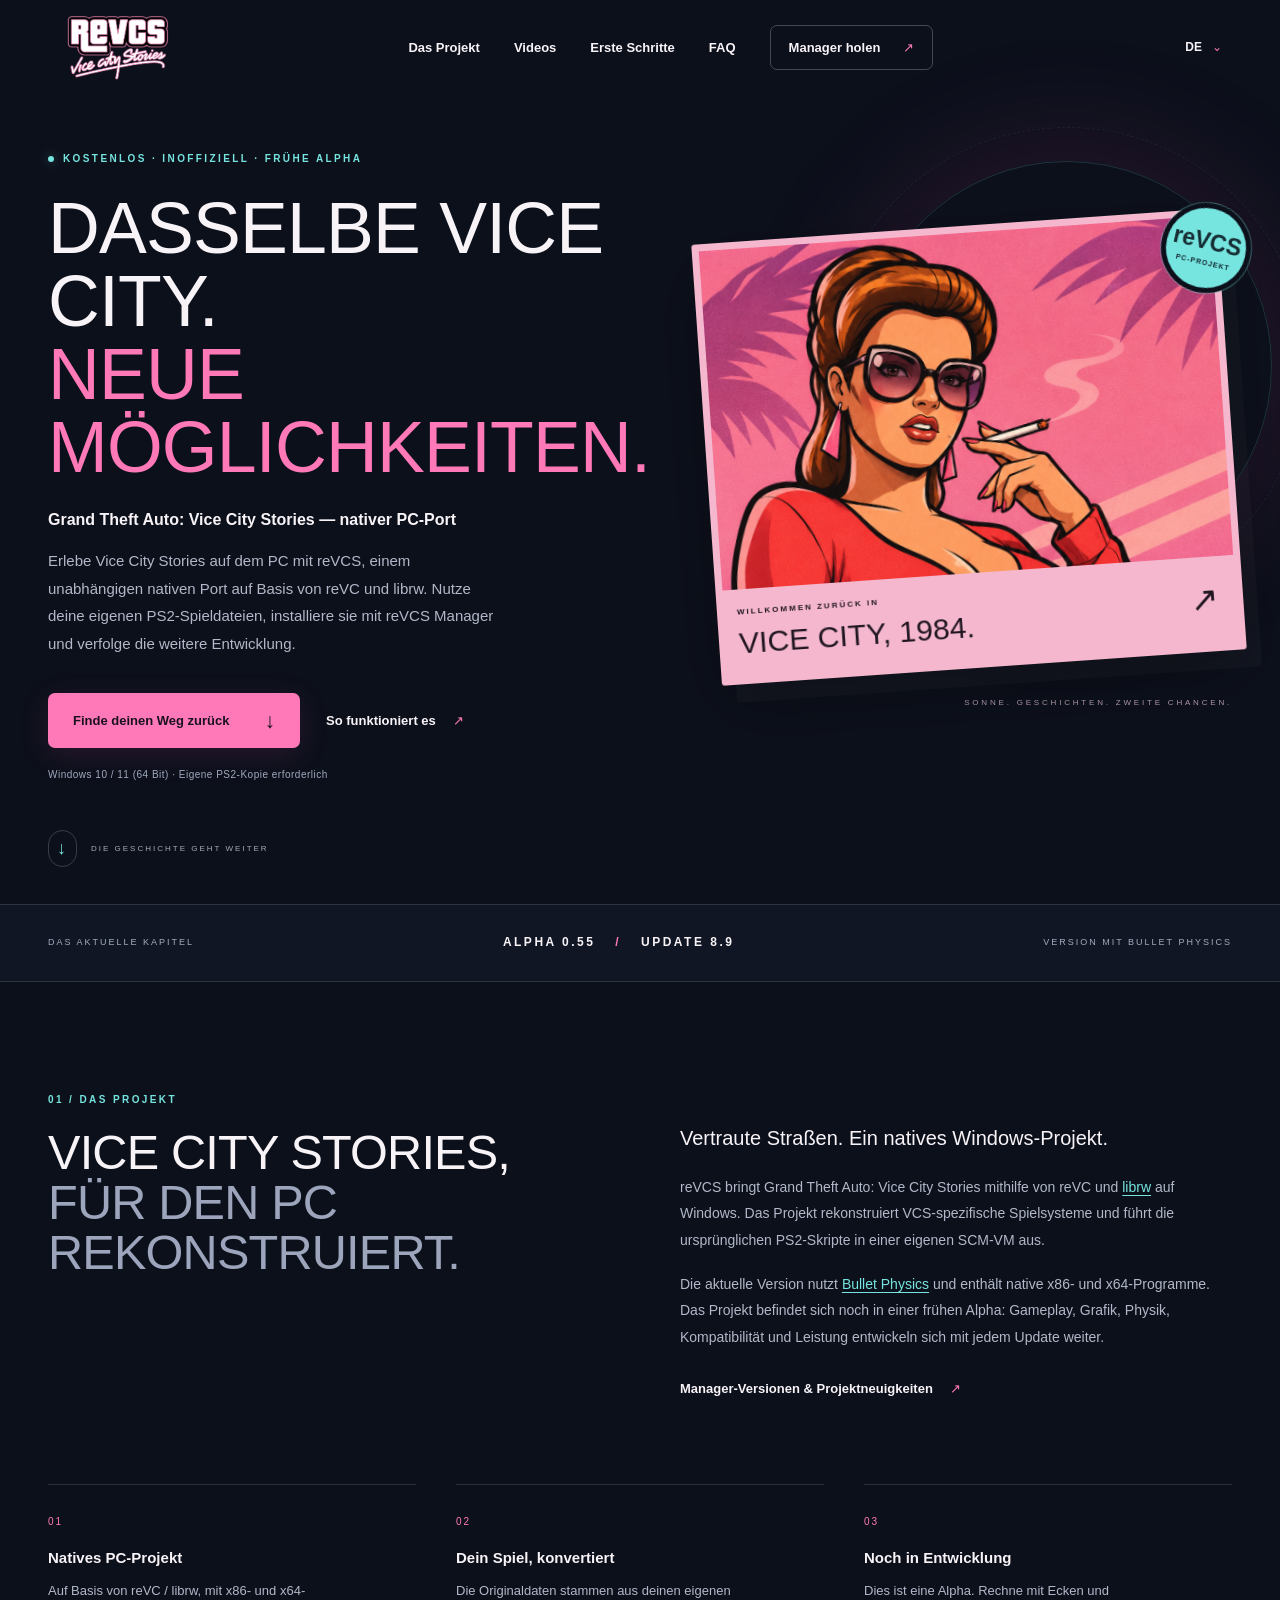
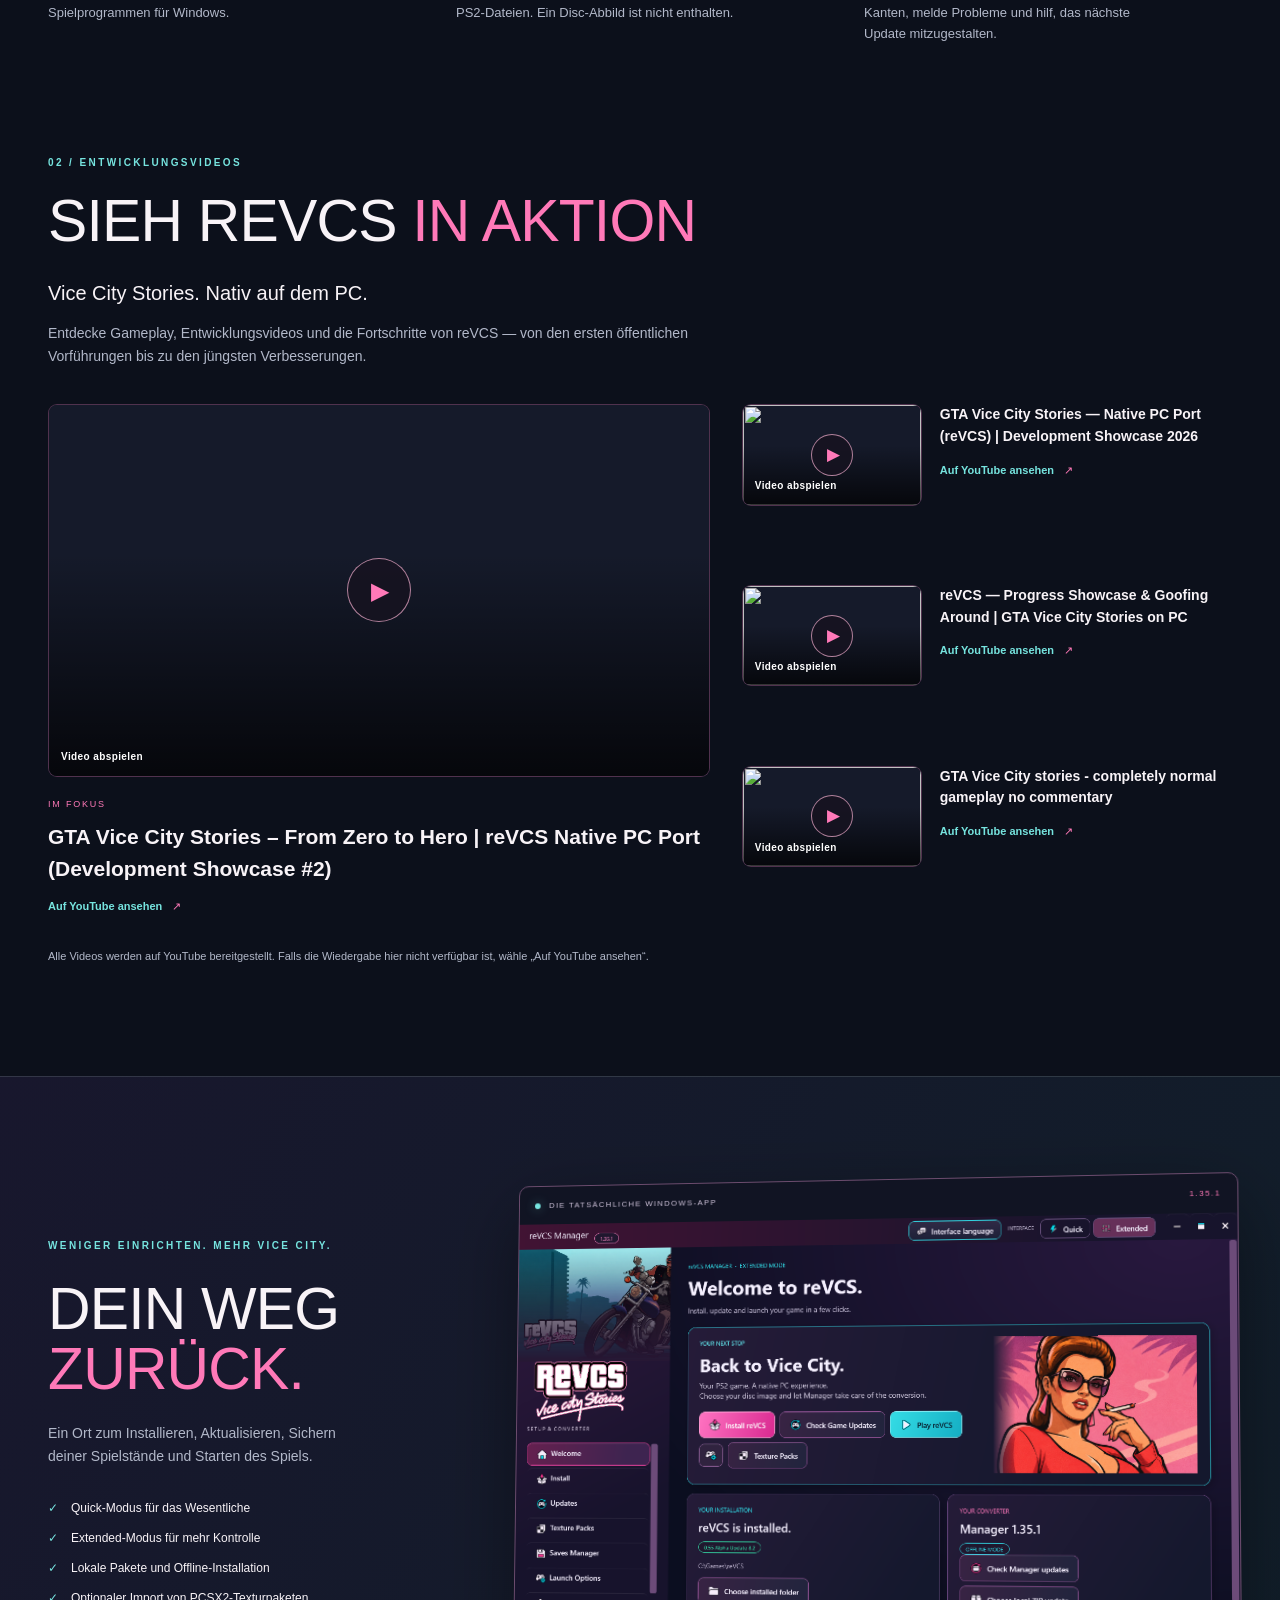
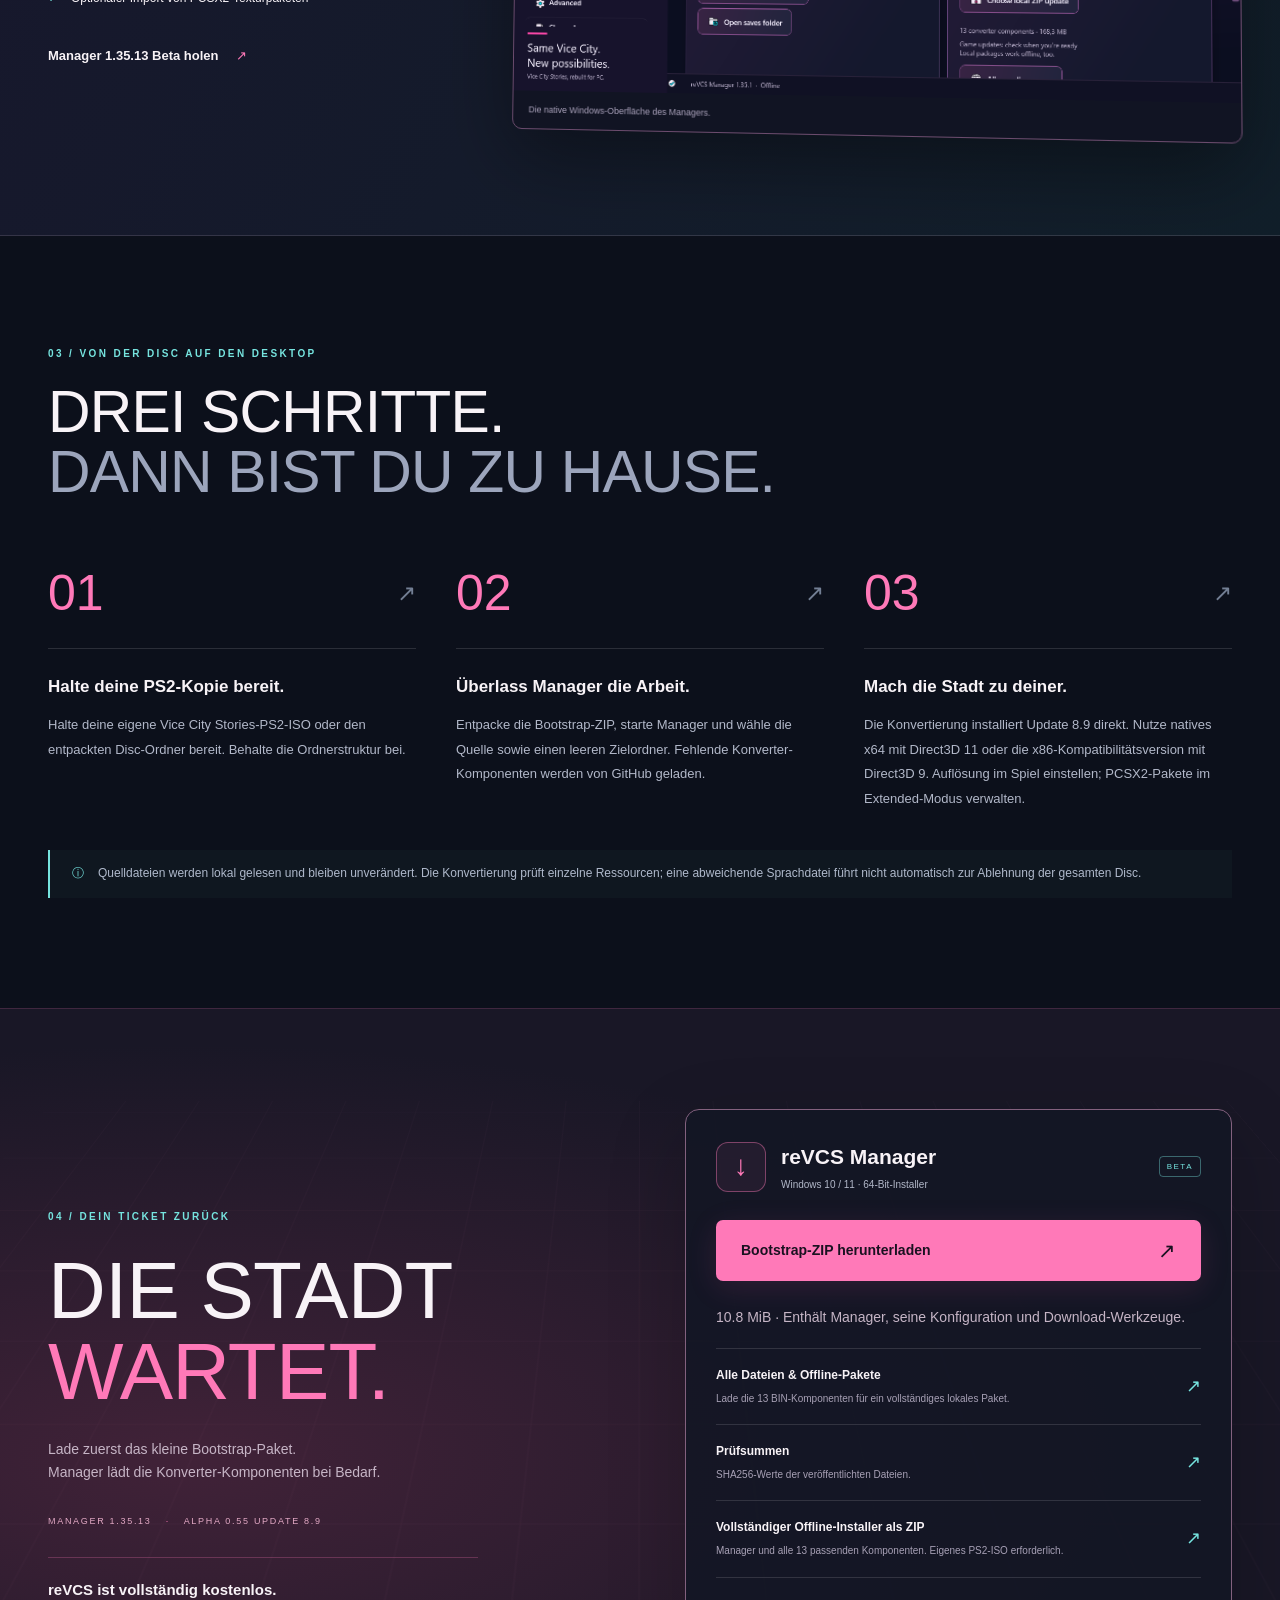
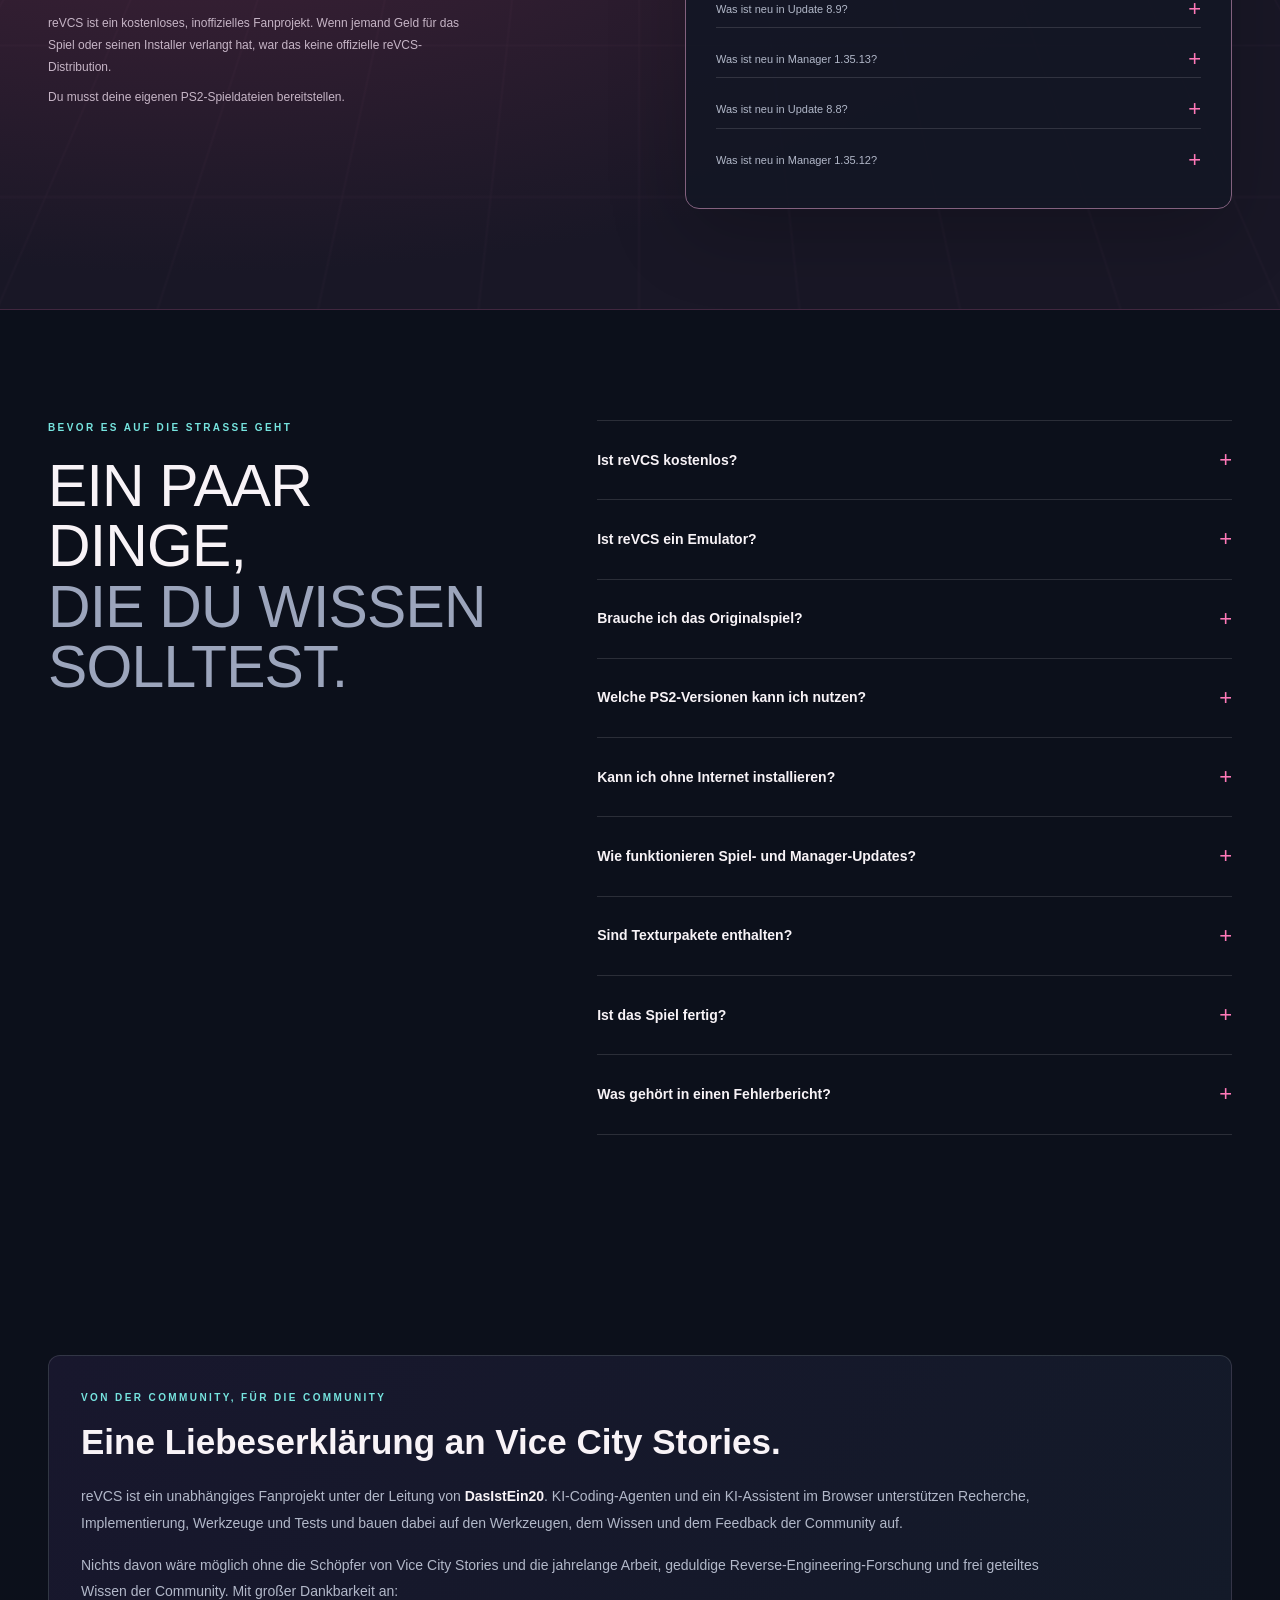
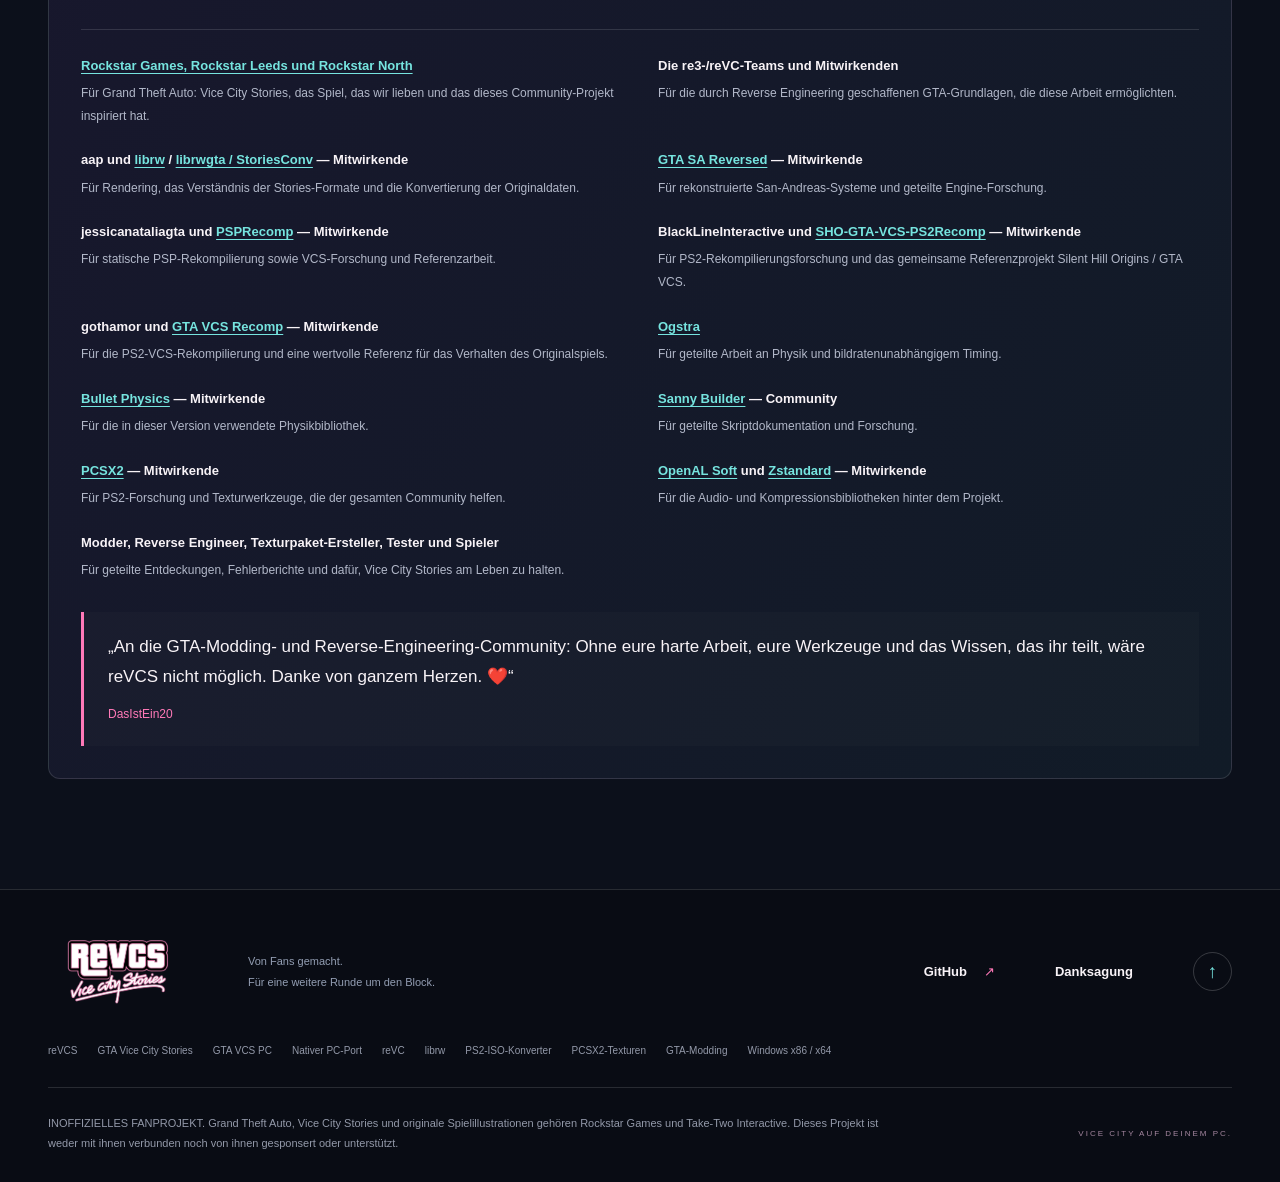
==== commit a169ee02: "Release Manager 1.35.13 and cumulative Update 8.9" ====
--- a/site/de/index.html
+++ b/site/de/index.html
@@ -67,7 +67,7 @@
       </div>
       <a class="scroll-cue" href="#project"><span aria-hidden="true">↓</span> DIE GESCHICHTE GEHT WEITER</a>
     </section>
-    <div class="edition-strip"><div class="wrap"><span>DAS AKTUELLE KAPITEL</span><strong>ALPHA 0.55 <i>/</i> UPDATE 8.8</strong><span>VERSION MIT BULLET PHYSICS</span></div></div>
+    <div class="edition-strip"><div class="wrap"><span>DAS AKTUELLE KAPITEL</span><strong>ALPHA 0.55 <i>/</i> UPDATE 8.9</strong><span>VERSION MIT BULLET PHYSICS</span></div></div>
     <section class="section wrap project" id="project" aria-labelledby="project-title">
       <div class="section-heading reveal"><p class="eyebrow">01 / DAS PROJEKT</p><h2 id="project-title">Vice City Stories,<br><span>für den PC rekonstruiert.</span></h2></div>
       <div class="project-copy reveal"><p class="lead">Vertraute Straßen. Ein natives Windows-Projekt.</p><p>reVCS bringt Grand Theft Auto: Vice City Stories mithilfe von reVC und <a href="https://github.com/aap/librw">librw</a> auf Windows. Das Projekt rekonstruiert VCS-spezifische Spielsysteme und führt die ursprünglichen PS2-Skripte in einer eigenen SCM-VM aus.</p><p>Die aktuelle Version nutzt <a href="https://github.com/bulletphysics/bullet3">Bullet Physics</a> und enthält native x86- und x64-Programme. Das Projekt befindet sich noch in einer frühen Alpha: Gameplay, Grafik, Physik, Kompatibilität und Leistung entwickeln sich mit jedem Update weiter.</p><a class="text-link" href="https://github.com/DasIstEin20/reVCS_Installer" target="_blank" rel="noopener">Manager-Versionen &amp; Projektneuigkeiten <span aria-hidden="true">↗</span></a></div>
@@ -139,26 +139,26 @@
       <p class="video-help">Alle Videos werden auf YouTube bereitgestellt. Falls die Wiedergabe hier nicht verfügbar ist, wähle „Auf YouTube ansehen“.</p>
     </section>
     <section class="setup-section" aria-labelledby="setup-title"><div class="wrap setup-layout">
-      <div class="setup-copy reveal"><p class="eyebrow">WENIGER EINRICHTEN. MEHR VICE CITY.</p><h2 id="setup-title">Dein Weg<br><em>zurück.</em></h2><p>Ein Ort zum Installieren, Aktualisieren, Sichern deiner Spielstände und Starten des Spiels.</p><ul class="check-list"><li>Quick-Modus für das Wesentliche</li><li>Extended-Modus für mehr Kontrolle</li><li>Lokale Pakete und Offline-Installation</li><li>Optionaler Import von PCSX2-Texturpaketen</li></ul><a class="text-link" href="#download">Manager 1.35.12 Beta holen <span aria-hidden="true">↗</span></a></div>
+      <div class="setup-copy reveal"><p class="eyebrow">WENIGER EINRICHTEN. MEHR VICE CITY.</p><h2 id="setup-title">Dein Weg<br><em>zurück.</em></h2><p>Ein Ort zum Installieren, Aktualisieren, Sichern deiner Spielstände und Starten des Spiels.</p><ul class="check-list"><li>Quick-Modus für das Wesentliche</li><li>Extended-Modus für mehr Kontrolle</li><li>Lokale Pakete und Offline-Installation</li><li>Optionaler Import von PCSX2-Texturpaketen</li></ul><a class="text-link" href="#download">Manager 1.35.13 Beta holen <span aria-hidden="true">↗</span></a></div>
       <figure class="setup-preview reveal"><div class="preview-caption"><span class="status-dot" aria-hidden="true"></span> DIE TATSÄCHLICHE WINDOWS-APP <span>1.35.1</span></div><img src="../assets/setup-preview.png" alt="reVCS Manager mit Quick- und Extended-Modus, Installationssteuerung und Versionsinformationen." width="1346" height="886" loading="lazy"><figcaption>Die native Windows-Oberfläche des Managers.</figcaption></figure>
     </div></section>
     <section class="section wrap" id="how" aria-labelledby="how-title">
       <div class="section-heading reveal"><p class="eyebrow">03 / VON DER DISC AUF DEN DESKTOP</p><h2 id="how-title">Drei Schritte.<br><span>Dann bist du zu Hause.</span></h2></div>
-      <ol class="steps"><li class="reveal"><span class="step-number">01<span aria-hidden="true">↗</span></span><h3>Halte deine PS2-Kopie bereit.</h3><p>Halte deine eigene Vice City Stories-PS2-ISO oder den entpackten Disc-Ordner bereit. Behalte die Ordnerstruktur bei.</p></li><li class="reveal"><span class="step-number">02<span aria-hidden="true">↗</span></span><h3>Überlass Manager die Arbeit.</h3><p>Entpacke die Bootstrap-ZIP, starte Manager und wähle die Quelle sowie einen leeren Zielordner. Fehlende Konverter-Komponenten werden von GitHub geladen.</p></li><li class="reveal"><span class="step-number">03<span aria-hidden="true">↗</span></span><h3>Mach die Stadt zu deiner.</h3><p>Die Konvertierung installiert Update 8.8 direkt. Nutze natives x64 mit Direct3D 11 oder die x86-Kompatibilitätsversion mit Direct3D 9. Auflösung im Spiel einstellen; PCSX2-Pakete im Extended-Modus verwalten.</p></li></ol>
+      <ol class="steps"><li class="reveal"><span class="step-number">01<span aria-hidden="true">↗</span></span><h3>Halte deine PS2-Kopie bereit.</h3><p>Halte deine eigene Vice City Stories-PS2-ISO oder den entpackten Disc-Ordner bereit. Behalte die Ordnerstruktur bei.</p></li><li class="reveal"><span class="step-number">02<span aria-hidden="true">↗</span></span><h3>Überlass Manager die Arbeit.</h3><p>Entpacke die Bootstrap-ZIP, starte Manager und wähle die Quelle sowie einen leeren Zielordner. Fehlende Konverter-Komponenten werden von GitHub geladen.</p></li><li class="reveal"><span class="step-number">03<span aria-hidden="true">↗</span></span><h3>Mach die Stadt zu deiner.</h3><p>Die Konvertierung installiert Update 8.9 direkt. Nutze natives x64 mit Direct3D 11 oder die x86-Kompatibilitätsversion mit Direct3D 9. Auflösung im Spiel einstellen; PCSX2-Pakete im Extended-Modus verwalten.</p></li></ol>
       <p class="source-note reveal"><span aria-hidden="true">ⓘ</span> Quelldateien werden lokal gelesen und bleiben unverändert. Die Konvertierung prüft einzelne Ressourcen; eine abweichende Sprachdatei führt nicht automatisch zur Ablehnung der gesamten Disc.</p>
     </section>
     <section class="download-section" id="download" aria-labelledby="download-title"><div class="wrap download-layout">
-      <div class="reveal"><p class="eyebrow">04 / DEIN TICKET ZURÜCK</p><h2 id="download-title">Die Stadt<br><em>wartet.</em></h2><p>Lade zuerst das kleine Bootstrap-Paket.<br>Manager lädt die Konverter-Komponenten bei Bedarf.</p><p class="download-version">MANAGER 1.35.12 <span>·</span> ALPHA 0.55 UPDATE 8.8</p>
+      <div class="reveal"><p class="eyebrow">04 / DEIN TICKET ZURÜCK</p><h2 id="download-title">Die Stadt<br><em>wartet.</em></h2><p>Lade zuerst das kleine Bootstrap-Paket.<br>Manager lädt die Konverter-Komponenten bei Bedarf.</p><p class="download-version">MANAGER 1.35.13 <span>·</span> ALPHA 0.55 UPDATE 8.9</p>
         <aside class="free-notice" aria-label="Kostenlose Verteilung"><strong>reVCS ist vollständig kostenlos.</strong><p>reVCS ist ein kostenloses, inoffizielles Fanprojekt. Wenn jemand Geld für das Spiel oder seinen Installer verlangt hat, war das keine offizielle reVCS-Distribution.</p><p>Du musst deine eigenen PS2-Spieldateien bereitstellen.</p></aside></div>
       <div class="download-card reveal"><div class="download-card-top"><span class="download-icon" aria-hidden="true">↓</span><div><h3>reVCS Manager</h3><p>Windows 10 / 11 · 64-Bit-Installer</p></div><span class="badge">BETA</span></div>
-        <a class="button primary download-button" id="bootstrap-link" href="https://github.com/DasIstEin20/reVCS_Installer/releases/download/v1.35.12/reVCS-Manager-1.35.12-bootstrap.zip">Bootstrap-ZIP herunterladen <span aria-hidden="true">↗</span></a>
+        <a class="button primary download-button" id="bootstrap-link" href="https://github.com/DasIstEin20/reVCS_Installer/releases/download/v1.35.13/reVCS-Manager-1.35.13-bootstrap.zip">Bootstrap-ZIP herunterladen <span aria-hidden="true">↗</span></a>
         <p id="download-size" class="download-meta">Enthält Manager, seine Konfiguration und Download-Werkzeuge.</p>
-        <a class="download-row" href="https://github.com/DasIstEin20/reVCS_Installer/releases/tag/v1.35.12"><span>Alle Dateien &amp; Offline-Pakete<small>Lade die 13 BIN-Komponenten für ein vollständiges lokales Paket.</small></span><span aria-hidden="true">↗</span></a>
-        <a class="download-row" href="https://github.com/DasIstEin20/reVCS_Installer/releases/download/v1.35.12/SHA256SUMS-1.35.12.txt"><span>Prüfsummen<small>SHA256-Werte der veröffentlichten Dateien.</small></span><span aria-hidden="true">↗</span></a>
-        <details class="release-notes"><summary>Was ist neu in Update 8.8?</summary><p>Kumulatives Update vom ersten öffentlichen Update-8-/8.0-Installer bis Version 8.7. Verbessert Bullet-Fahrverhalten, Boote, Garagen, Kampfanimationen, Menüsteuerung, Schriften und Kantenglättung. <a href="https://github.com/DasIstEin20/reVCS_Installer/releases/tag/v0.55-update8.8">Versionshinweise</a>.</p><p>Aktualisiere vor Update 8.8 den Manager auf 1.35.12. Wende die kumulative ZIP-Datei im Manager an; halte dein eigenes PS2-ISO bereit, falls neue Ressourcen konvertiert werden müssen.</p></details>
-        <details class="release-notes"><summary>Was ist neu in Update 8.2?</summary><p>F1-Wiederholungen hinzugefügt; Rampenkollisionen, JetSki-Einstieg und -Steuerung, geskriptete Flüge und Modellbereinigung verbessert. Installation über die Updates-Seite in Manager. <a href="https://github.com/DasIstEin20/reVCS_Installer/releases/tag/v0.55-update8.2">Versionshinweise</a>.</p></details>
-        <details class="release-notes"><summary>Was ist neu in Update 8.1?</summary><p>Behebt einen Proton-Startfehler durch Leerzeichen am Ende von NPC-Spawn-Daten. Wähle in Manager: Updates → Check game updates → Apply available game updates. <a href="https://github.com/DasIstEin20/reVCS_Installer/releases/tag/v0.55-update8.1">Versionshinweise</a>.</p></details>
-        <details class="release-notes"><summary>Was ist neu in Manager 1.35.12?</summary><p>PCSX2-Texturen in Quellauflösung innerhalb der Engine-Grenzen, Paketfilter, ein Editor für native Spielstände und -nointro. Neuinstallationen enthalten direkt Update 8.8. <a href="https://github.com/DasIstEin20/reVCS_Installer/releases/tag/v1.35.12">Versionshinweise</a>.</p></details>
+        <a class="download-row" href="https://github.com/DasIstEin20/reVCS_Installer/releases/tag/v1.35.13"><span>Alle Dateien &amp; Offline-Pakete<small>Lade die 13 BIN-Komponenten für ein vollständiges lokales Paket.</small></span><span aria-hidden="true">↗</span></a>
+        <a class="download-row" href="https://github.com/DasIstEin20/reVCS_Installer/releases/download/v1.35.13/SHA256SUMS-1.35.13.txt"><span>Prüfsummen<small>SHA256-Werte der veröffentlichten Dateien.</small></span><span aria-hidden="true">↗</span></a>
+        <a class="download-row" href="https://github.com/DasIstEin20/reVCS_Installer/releases/download/v1.35.13/reVCS-Manager-1.35.13-Full.zip"><span>Vollständiger Offline-Installer als ZIP<small>Manager und alle 13 passenden Komponenten. Eigenes PS2-ISO erforderlich.</small></span><span aria-hidden="true">↗</span></a><details class="release-notes"><summary>Was ist neu in Update 8.9?</summary><p>Weniger wiederholte Geschäftsangriffe, EMPIRETRUCE, korrigierte Interaktionen mit Prostituierten im Auto und lokale Absturzberichte. Unterstützt den ersten öffentlichen Installer 8/8.0 bis 8.8. Zuerst den Manager aktualisieren. <a href="https://github.com/DasIstEin20/reVCS_Installer/releases/tag/v0.55-update8.9">Was ist neu in Update 8.9?</a>.</p></details><details class="release-notes"><summary>Was ist neu in Manager 1.35.13?</summary><p>Direkter Import ursprünglicher Texturpakete, Erkennung identischer Bilder, Variantenwahl, Bearbeitung von Gang-Aggression und Provokation sowie Optionen für Absturzberichte. Neue Installationen enthalten Update 8.9. <a href="https://github.com/DasIstEin20/reVCS_Installer/releases/tag/v1.35.13">Was ist neu in Manager 1.35.13?</a>.</p></details><details class="release-notes"><summary>Was ist neu in Update 8.8?</summary><p>Kumulatives Update vom ersten öffentlichen Update-8-/8.0-Installer bis Version 8.7. Verbessert Bullet-Fahrverhalten, Boote, Garagen, Kampfanimationen, Menüsteuerung, Schriften und Kantenglättung. <a href="https://github.com/DasIstEin20/reVCS_Installer/releases/tag/v0.55-update8.8">Versionshinweise</a>.</p><p>Aktualisiere vor Update 8.8 den Manager auf 1.35.12. Wende die kumulative ZIP-Datei im Manager an; halte dein eigenes PS2-ISO bereit, falls neue Ressourcen konvertiert werden müssen.</p></details><details class="release-notes"><summary>Was ist neu in Manager 1.35.12?</summary><p>PCSX2-Texturen in Quellauflösung innerhalb der Engine-Grenzen, Paketfilter, ein Editor für native Spielstände und -nointro. Neuinstallationen enthalten direkt Update 8.8. <a href="https://github.com/DasIstEin20/reVCS_Installer/releases/tag/v1.35.12">Versionshinweise</a>.</p></details>
+
+
+
       </div>
     </div></section>
     <section class="section wrap faq-section" id="questions" aria-labelledby="faq-title"><div class="section-heading reveal"><p class="eyebrow">BEVOR ES AUF DIE STRASSE GEHT</p><h2 id="faq-title">Ein paar Dinge,<br><span>die du wissen solltest.</span></h2></div><div class="faq-list reveal">
@@ -169,7 +169,7 @@
       <details><summary>Kann ich ohne Internet installieren?</summary><p>Ja. Lade alle 13 BIN-Komponenten, die Bootstrap-ZIP und version.xml aus derselben Version. Entpacke die ZIP und lege die BIN-Dateien neben Manager ab. Aktiviere den Offline-Modus und wähle deine lokale PS2-Quelle.</p></details>
       <details><summary>Wie funktionieren Spiel- und Manager-Updates?</summary><p>Manager prüft beim Start auf Updates und bietet eigene Updates zuerst an. Download und Installation erfordern eine Bestätigung. Manuelle Prüfungen sind über Welcome → Check Game Updates oder Check Manager Updates möglich. Unter Extended → Advanced lassen sich Startprüfungen deaktivieren; Offline-Pakete bleiben verfügbar.</p></details>
       <details><summary>Sind Texturpakete enthalten?</summary><p>Nein. Optionale PCSX2-Ersatztexturen stellt der Nutzer selbst bereit. Wähle dein kompatibles ZIP- oder 7z-Paket im Extended-Modus.</p></details>
-      <details><summary>Ist das Spiel fertig?</summary><p>Nein. reVCS ist ein aktiv entwickeltes Alpha-Fanprojekt mit bekannten Einschränkungen und laufenden Community-Tests. Manager 1.35.12 verbessert Installer und Updater; Spiel-Update 8.8 ist separat verfügbar.</p></details>
+      <details><summary>Ist das Spiel fertig?</summary><p>Nein. reVCS ist ein aktiv entwickeltes Alpha-Fanprojekt mit bekannten Einschränkungen und laufenden Community-Tests. Manager 1.35.13 verbessert Installer und Updater; Spiel-Update 8.9 ist separat verfügbar.</p></details>
       <details><summary>Was gehört in einen Fehlerbericht?</summary><p>Beschreibe die Schritte, Spiel- und Manager-Version, Disc-Ausgabe und das erwartete Ergebnis. Füge das relevante Log und bei Bedarf eine kurze Aufnahme hinzu. Entferne persönliche Daten aus den Logs.</p><a class="text-link" href="https://github.com/DasIstEin20/reVCS_Installer/issues">Installer-Problem melden <span aria-hidden="true">↗</span></a></details>
     </div></section>
     <section class="section wrap credits-section" id="community" aria-labelledby="community-title">
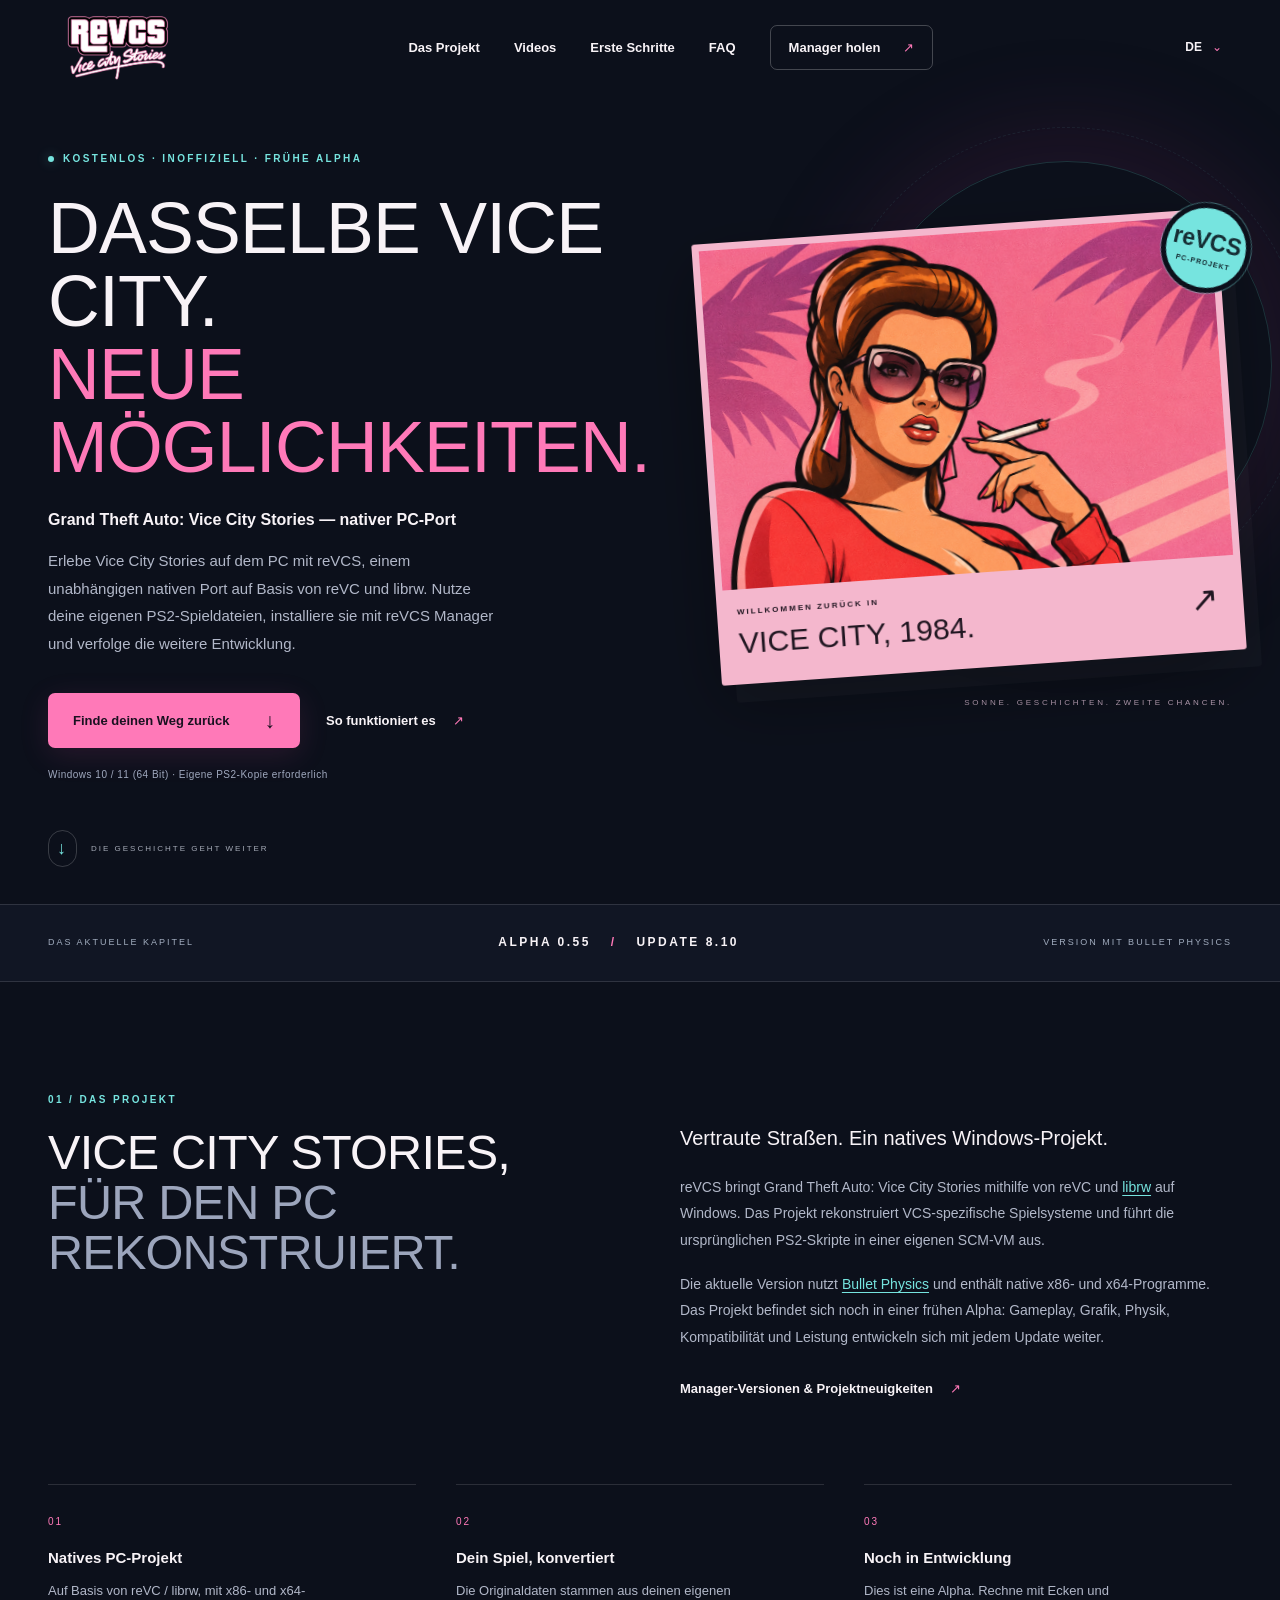
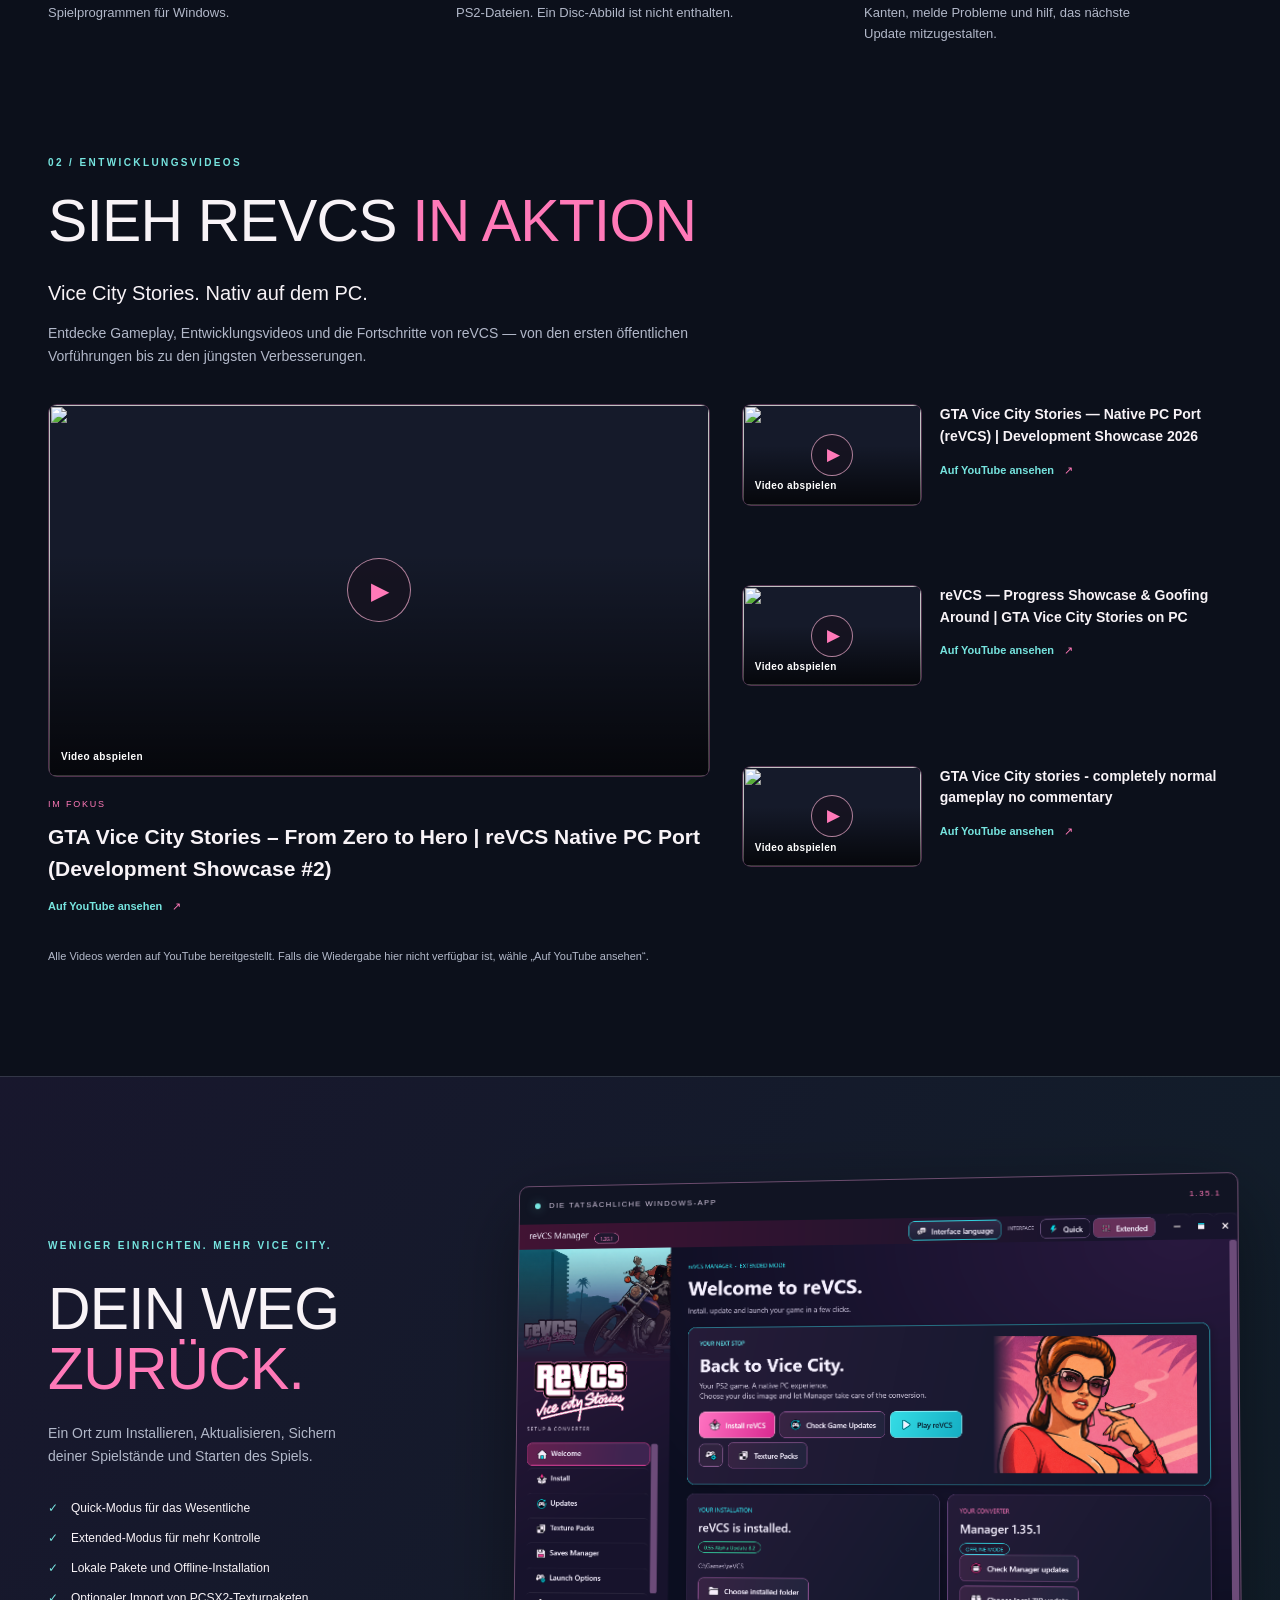
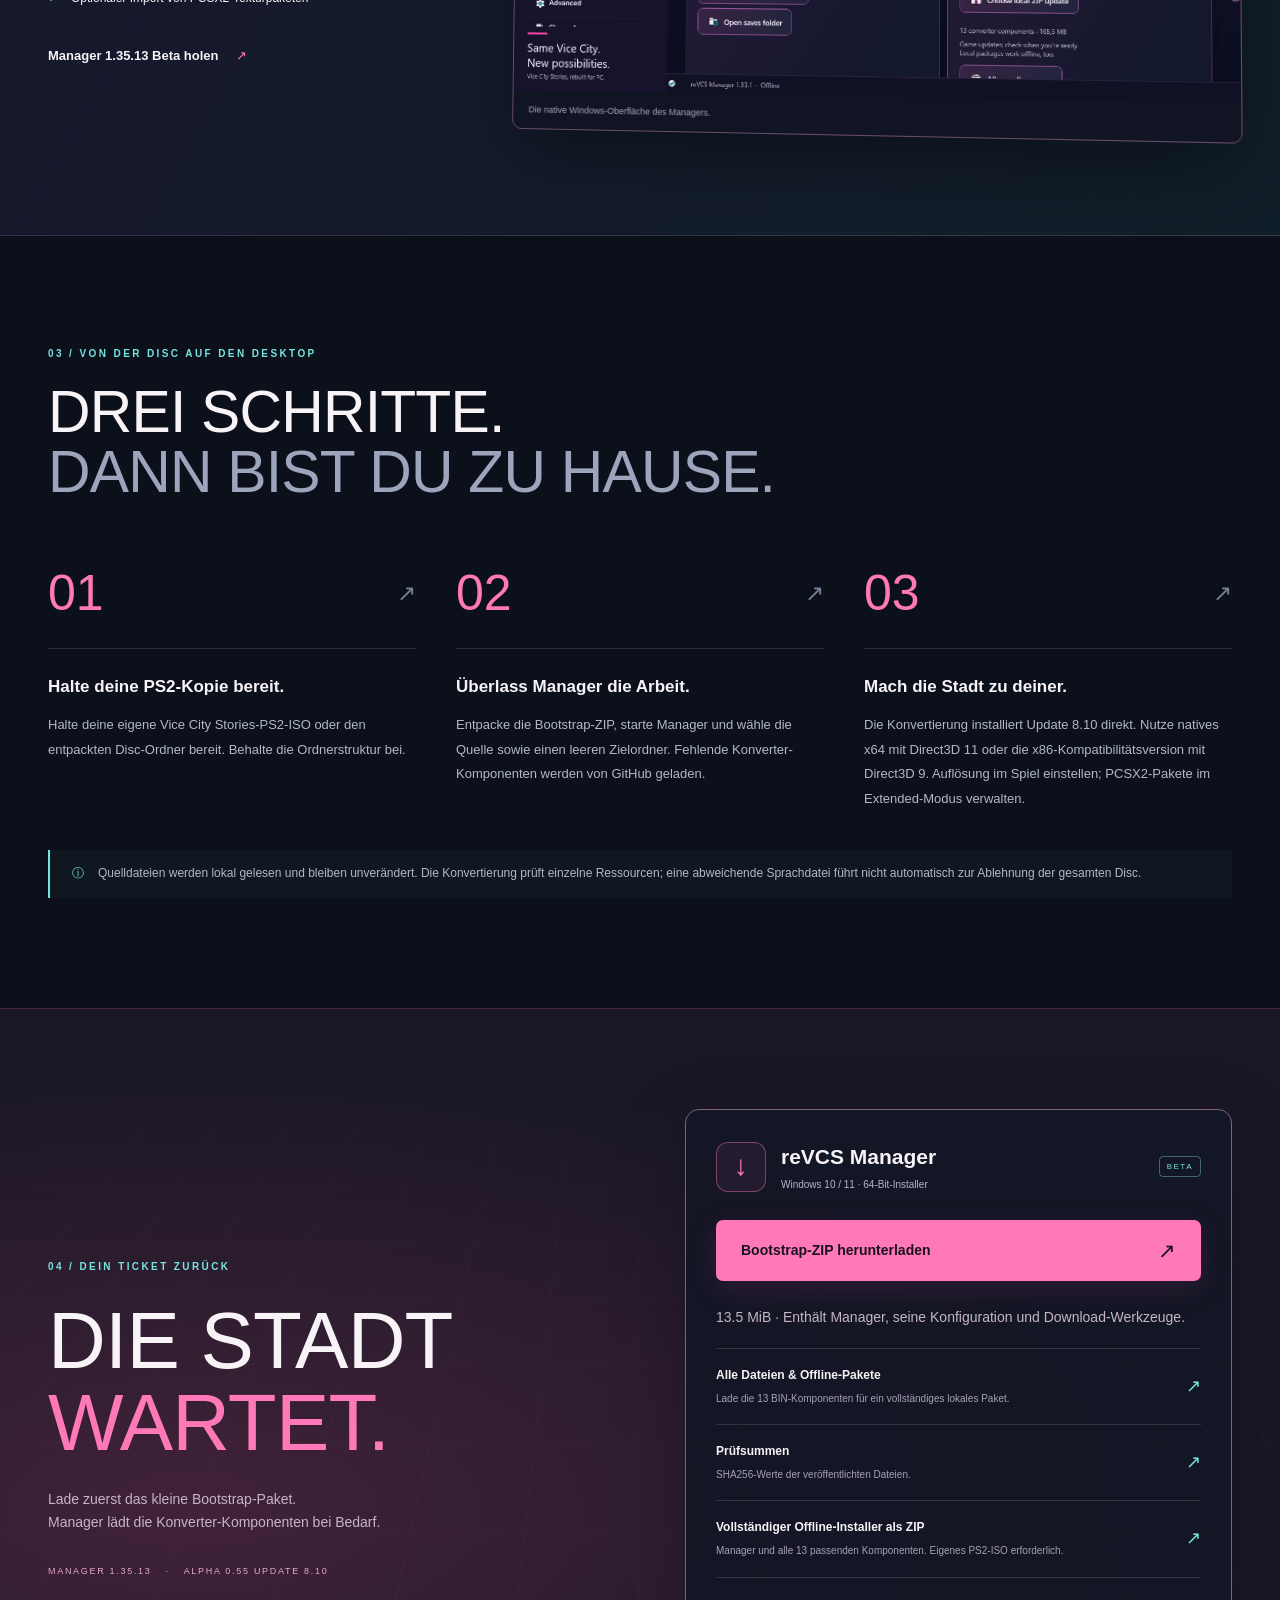
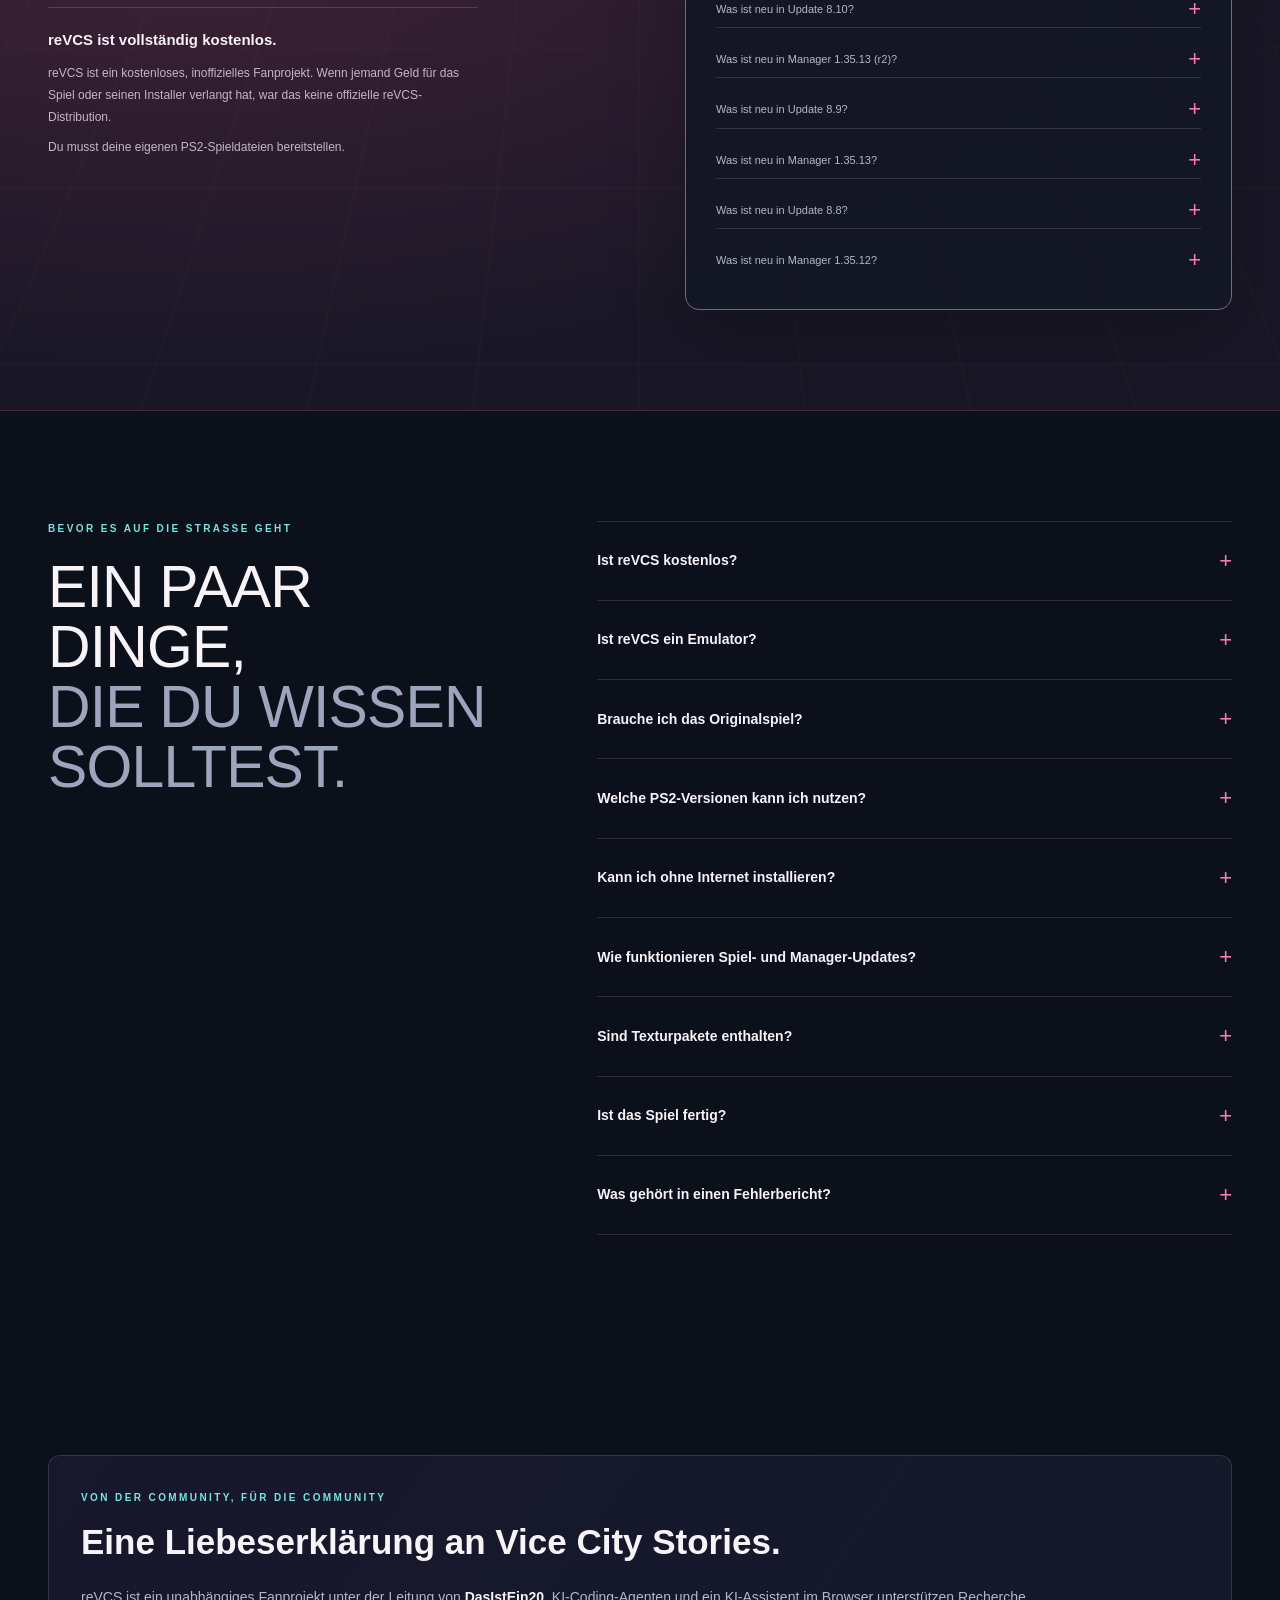
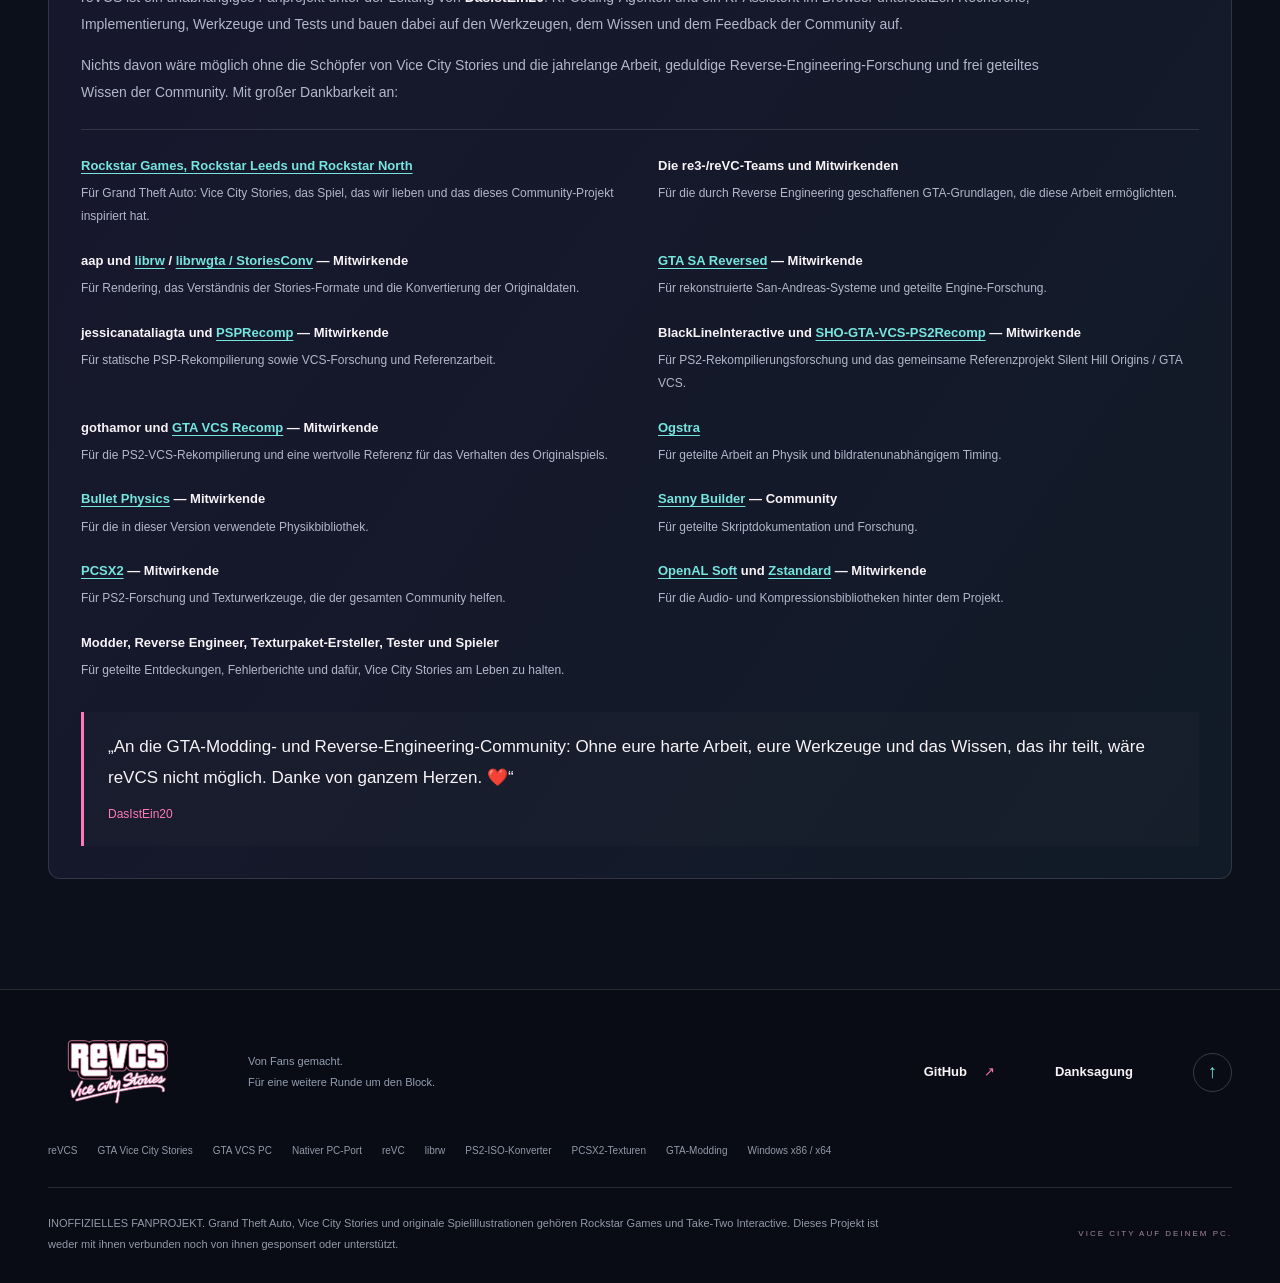
==== commit 61f26460: "Publish Update 8.10 and corrected Manager 1.35.13 r2" ====
--- a/site/de/index.html
+++ b/site/de/index.html
@@ -67,7 +67,7 @@
       </div>
       <a class="scroll-cue" href="#project"><span aria-hidden="true">↓</span> DIE GESCHICHTE GEHT WEITER</a>
     </section>
-    <div class="edition-strip"><div class="wrap"><span>DAS AKTUELLE KAPITEL</span><strong>ALPHA 0.55 <i>/</i> UPDATE 8.9</strong><span>VERSION MIT BULLET PHYSICS</span></div></div>
+    <div class="edition-strip"><div class="wrap"><span>DAS AKTUELLE KAPITEL</span><strong>ALPHA 0.55 <i>/</i> UPDATE 8.10</strong><span>VERSION MIT BULLET PHYSICS</span></div></div>
     <section class="section wrap project" id="project" aria-labelledby="project-title">
       <div class="section-heading reveal"><p class="eyebrow">01 / DAS PROJEKT</p><h2 id="project-title">Vice City Stories,<br><span>für den PC rekonstruiert.</span></h2></div>
       <div class="project-copy reveal"><p class="lead">Vertraute Straßen. Ein natives Windows-Projekt.</p><p>reVCS bringt Grand Theft Auto: Vice City Stories mithilfe von reVC und <a href="https://github.com/aap/librw">librw</a> auf Windows. Das Projekt rekonstruiert VCS-spezifische Spielsysteme und führt die ursprünglichen PS2-Skripte in einer eigenen SCM-VM aus.</p><p>Die aktuelle Version nutzt <a href="https://github.com/bulletphysics/bullet3">Bullet Physics</a> und enthält native x86- und x64-Programme. Das Projekt befindet sich noch in einer frühen Alpha: Gameplay, Grafik, Physik, Kompatibilität und Leistung entwickeln sich mit jedem Update weiter.</p><a class="text-link" href="https://github.com/DasIstEin20/reVCS_Installer" target="_blank" rel="noopener">Manager-Versionen &amp; Projektneuigkeiten <span aria-hidden="true">↗</span></a></div>
@@ -144,18 +144,18 @@
     </div></section>
     <section class="section wrap" id="how" aria-labelledby="how-title">
       <div class="section-heading reveal"><p class="eyebrow">03 / VON DER DISC AUF DEN DESKTOP</p><h2 id="how-title">Drei Schritte.<br><span>Dann bist du zu Hause.</span></h2></div>
-      <ol class="steps"><li class="reveal"><span class="step-number">01<span aria-hidden="true">↗</span></span><h3>Halte deine PS2-Kopie bereit.</h3><p>Halte deine eigene Vice City Stories-PS2-ISO oder den entpackten Disc-Ordner bereit. Behalte die Ordnerstruktur bei.</p></li><li class="reveal"><span class="step-number">02<span aria-hidden="true">↗</span></span><h3>Überlass Manager die Arbeit.</h3><p>Entpacke die Bootstrap-ZIP, starte Manager und wähle die Quelle sowie einen leeren Zielordner. Fehlende Konverter-Komponenten werden von GitHub geladen.</p></li><li class="reveal"><span class="step-number">03<span aria-hidden="true">↗</span></span><h3>Mach die Stadt zu deiner.</h3><p>Die Konvertierung installiert Update 8.9 direkt. Nutze natives x64 mit Direct3D 11 oder die x86-Kompatibilitätsversion mit Direct3D 9. Auflösung im Spiel einstellen; PCSX2-Pakete im Extended-Modus verwalten.</p></li></ol>
+      <ol class="steps"><li class="reveal"><span class="step-number">01<span aria-hidden="true">↗</span></span><h3>Halte deine PS2-Kopie bereit.</h3><p>Halte deine eigene Vice City Stories-PS2-ISO oder den entpackten Disc-Ordner bereit. Behalte die Ordnerstruktur bei.</p></li><li class="reveal"><span class="step-number">02<span aria-hidden="true">↗</span></span><h3>Überlass Manager die Arbeit.</h3><p>Entpacke die Bootstrap-ZIP, starte Manager und wähle die Quelle sowie einen leeren Zielordner. Fehlende Konverter-Komponenten werden von GitHub geladen.</p></li><li class="reveal"><span class="step-number">03<span aria-hidden="true">↗</span></span><h3>Mach die Stadt zu deiner.</h3><p>Die Konvertierung installiert Update 8.10 direkt. Nutze natives x64 mit Direct3D 11 oder die x86-Kompatibilitätsversion mit Direct3D 9. Auflösung im Spiel einstellen; PCSX2-Pakete im Extended-Modus verwalten.</p></li></ol>
       <p class="source-note reveal"><span aria-hidden="true">ⓘ</span> Quelldateien werden lokal gelesen und bleiben unverändert. Die Konvertierung prüft einzelne Ressourcen; eine abweichende Sprachdatei führt nicht automatisch zur Ablehnung der gesamten Disc.</p>
     </section>
     <section class="download-section" id="download" aria-labelledby="download-title"><div class="wrap download-layout">
-      <div class="reveal"><p class="eyebrow">04 / DEIN TICKET ZURÜCK</p><h2 id="download-title">Die Stadt<br><em>wartet.</em></h2><p>Lade zuerst das kleine Bootstrap-Paket.<br>Manager lädt die Konverter-Komponenten bei Bedarf.</p><p class="download-version">MANAGER 1.35.13 <span>·</span> ALPHA 0.55 UPDATE 8.9</p>
+      <div class="reveal"><p class="eyebrow">04 / DEIN TICKET ZURÜCK</p><h2 id="download-title">Die Stadt<br><em>wartet.</em></h2><p>Lade zuerst das kleine Bootstrap-Paket.<br>Manager lädt die Konverter-Komponenten bei Bedarf.</p><p class="download-version">MANAGER 1.35.13 <span>·</span> ALPHA 0.55 UPDATE 8.10</p>
         <aside class="free-notice" aria-label="Kostenlose Verteilung"><strong>reVCS ist vollständig kostenlos.</strong><p>reVCS ist ein kostenloses, inoffizielles Fanprojekt. Wenn jemand Geld für das Spiel oder seinen Installer verlangt hat, war das keine offizielle reVCS-Distribution.</p><p>Du musst deine eigenen PS2-Spieldateien bereitstellen.</p></aside></div>
       <div class="download-card reveal"><div class="download-card-top"><span class="download-icon" aria-hidden="true">↓</span><div><h3>reVCS Manager</h3><p>Windows 10 / 11 · 64-Bit-Installer</p></div><span class="badge">BETA</span></div>
-        <a class="button primary download-button" id="bootstrap-link" href="https://github.com/DasIstEin20/reVCS_Installer/releases/download/v1.35.13/reVCS-Manager-1.35.13-bootstrap.zip">Bootstrap-ZIP herunterladen <span aria-hidden="true">↗</span></a>
+        <a class="button primary download-button" id="bootstrap-link" href="https://github.com/DasIstEin20/reVCS_Installer/releases/download/v1.35.13-r2/reVCS-Manager-1.35.13-bootstrap.zip">Bootstrap-ZIP herunterladen <span aria-hidden="true">↗</span></a>
         <p id="download-size" class="download-meta">Enthält Manager, seine Konfiguration und Download-Werkzeuge.</p>
-        <a class="download-row" href="https://github.com/DasIstEin20/reVCS_Installer/releases/tag/v1.35.13"><span>Alle Dateien &amp; Offline-Pakete<small>Lade die 13 BIN-Komponenten für ein vollständiges lokales Paket.</small></span><span aria-hidden="true">↗</span></a>
-        <a class="download-row" href="https://github.com/DasIstEin20/reVCS_Installer/releases/download/v1.35.13/SHA256SUMS-1.35.13.txt"><span>Prüfsummen<small>SHA256-Werte der veröffentlichten Dateien.</small></span><span aria-hidden="true">↗</span></a>
-        <a class="download-row" href="https://github.com/DasIstEin20/reVCS_Installer/releases/download/v1.35.13/reVCS-Manager-1.35.13-Full.zip"><span>Vollständiger Offline-Installer als ZIP<small>Manager und alle 13 passenden Komponenten. Eigenes PS2-ISO erforderlich.</small></span><span aria-hidden="true">↗</span></a><details class="release-notes"><summary>Was ist neu in Update 8.9?</summary><p>Weniger wiederholte Geschäftsangriffe, EMPIRETRUCE, korrigierte Interaktionen mit Prostituierten im Auto und lokale Absturzberichte. Unterstützt den ersten öffentlichen Installer 8/8.0 bis 8.8. Zuerst den Manager aktualisieren. <a href="https://github.com/DasIstEin20/reVCS_Installer/releases/tag/v0.55-update8.9">Was ist neu in Update 8.9?</a>.</p></details><details class="release-notes"><summary>Was ist neu in Manager 1.35.13?</summary><p>Direkter Import ursprünglicher Texturpakete, Erkennung identischer Bilder, Variantenwahl, Bearbeitung von Gang-Aggression und Provokation sowie Optionen für Absturzberichte. Neue Installationen enthalten Update 8.9. <a href="https://github.com/DasIstEin20/reVCS_Installer/releases/tag/v1.35.13">Was ist neu in Manager 1.35.13?</a>.</p></details><details class="release-notes"><summary>Was ist neu in Update 8.8?</summary><p>Kumulatives Update vom ersten öffentlichen Update-8-/8.0-Installer bis Version 8.7. Verbessert Bullet-Fahrverhalten, Boote, Garagen, Kampfanimationen, Menüsteuerung, Schriften und Kantenglättung. <a href="https://github.com/DasIstEin20/reVCS_Installer/releases/tag/v0.55-update8.8">Versionshinweise</a>.</p><p>Aktualisiere vor Update 8.8 den Manager auf 1.35.12. Wende die kumulative ZIP-Datei im Manager an; halte dein eigenes PS2-ISO bereit, falls neue Ressourcen konvertiert werden müssen.</p></details><details class="release-notes"><summary>Was ist neu in Manager 1.35.12?</summary><p>PCSX2-Texturen in Quellauflösung innerhalb der Engine-Grenzen, Paketfilter, ein Editor für native Spielstände und -nointro. Neuinstallationen enthalten direkt Update 8.8. <a href="https://github.com/DasIstEin20/reVCS_Installer/releases/tag/v1.35.12">Versionshinweise</a>.</p></details>
+        <a class="download-row" href="https://github.com/DasIstEin20/reVCS_Installer/releases/tag/v1.35.13-r2"><span>Alle Dateien &amp; Offline-Pakete<small>Lade die 13 BIN-Komponenten für ein vollständiges lokales Paket.</small></span><span aria-hidden="true">↗</span></a>
+        <a class="download-row" href="https://github.com/DasIstEin20/reVCS_Installer/releases/download/v1.35.13-r2/SHA256SUMS-1.35.13.txt"><span>Prüfsummen<small>SHA256-Werte der veröffentlichten Dateien.</small></span><span aria-hidden="true">↗</span></a>
+        <a class="download-row" href="https://github.com/DasIstEin20/reVCS_Installer/releases/download/v1.35.13-r2/reVCS-Manager-1.35.13-Full.zip"><span>Vollständiger Offline-Installer als ZIP<small>Manager und alle 13 passenden Komponenten. Eigenes PS2-ISO erforderlich.</small></span><span aria-hidden="true">↗</span></a><details class="release-notes"><summary>Was ist neu in Update 8.10?</summary><p>Behebt den Fahrerabsturz, Audioeinstellungen, Riesenradkabinen, Scharfschützenton, Garagenkollisionen und das Timing von Rauch und Feuer. Alle vier Renderer enthalten. Der LKW-Kontakt in The Exchange wird weiter untersucht. Zuerst den Manager aktualisieren. <a href="https://github.com/DasIstEin20/reVCS_Installer/releases/tag/v0.55-update8.10">Was ist neu in Update 8.10?</a></p></details><details class="release-notes"><summary>Was ist neu in Manager 1.35.13 (r2)?</summary><p>Korrigierte Updates derselben Version, Import großer HUD-Texturen und das wiederhergestellte Frauenporträt. Die Produktversion bleibt 1.35.13; neue Installationen enthalten Update 8.10. <a href="https://github.com/DasIstEin20/reVCS_Installer/releases/tag/v1.35.13-r2">Was ist neu in Manager 1.35.13 (r2)?</a></p></details><details class="release-notes"><summary>Was ist neu in Update 8.9?</summary><p>Weniger wiederholte Geschäftsangriffe, EMPIRETRUCE, korrigierte Interaktionen mit Prostituierten im Auto und lokale Absturzberichte. Unterstützt den ersten öffentlichen Installer 8/8.0 bis 8.8. Zuerst den Manager aktualisieren. <a href="https://github.com/DasIstEin20/reVCS_Installer/releases/tag/v0.55-update8.9">Was ist neu in Update 8.9?</a>.</p></details><details class="release-notes"><summary>Was ist neu in Manager 1.35.13?</summary><p>Direkter Import ursprünglicher Texturpakete, Erkennung identischer Bilder, Variantenwahl, Bearbeitung von Gang-Aggression und Provokation sowie Optionen für Absturzberichte. Neue Installationen enthalten Update 8.9. <a href="https://github.com/DasIstEin20/reVCS_Installer/releases/tag/v1.35.13">Was ist neu in Manager 1.35.13?</a>.</p></details><details class="release-notes"><summary>Was ist neu in Update 8.8?</summary><p>Kumulatives Update vom ersten öffentlichen Update-8-/8.0-Installer bis Version 8.7. Verbessert Bullet-Fahrverhalten, Boote, Garagen, Kampfanimationen, Menüsteuerung, Schriften und Kantenglättung. <a href="https://github.com/DasIstEin20/reVCS_Installer/releases/tag/v0.55-update8.8">Versionshinweise</a>.</p><p>Aktualisiere vor Update 8.8 den Manager auf 1.35.12. Wende die kumulative ZIP-Datei im Manager an; halte dein eigenes PS2-ISO bereit, falls neue Ressourcen konvertiert werden müssen.</p></details><details class="release-notes"><summary>Was ist neu in Manager 1.35.12?</summary><p>PCSX2-Texturen in Quellauflösung innerhalb der Engine-Grenzen, Paketfilter, ein Editor für native Spielstände und -nointro. Neuinstallationen enthalten direkt Update 8.8. <a href="https://github.com/DasIstEin20/reVCS_Installer/releases/tag/v1.35.12">Versionshinweise</a>.</p></details>
 
 
 
@@ -169,7 +169,7 @@
       <details><summary>Kann ich ohne Internet installieren?</summary><p>Ja. Lade alle 13 BIN-Komponenten, die Bootstrap-ZIP und version.xml aus derselben Version. Entpacke die ZIP und lege die BIN-Dateien neben Manager ab. Aktiviere den Offline-Modus und wähle deine lokale PS2-Quelle.</p></details>
       <details><summary>Wie funktionieren Spiel- und Manager-Updates?</summary><p>Manager prüft beim Start auf Updates und bietet eigene Updates zuerst an. Download und Installation erfordern eine Bestätigung. Manuelle Prüfungen sind über Welcome → Check Game Updates oder Check Manager Updates möglich. Unter Extended → Advanced lassen sich Startprüfungen deaktivieren; Offline-Pakete bleiben verfügbar.</p></details>
       <details><summary>Sind Texturpakete enthalten?</summary><p>Nein. Optionale PCSX2-Ersatztexturen stellt der Nutzer selbst bereit. Wähle dein kompatibles ZIP- oder 7z-Paket im Extended-Modus.</p></details>
-      <details><summary>Ist das Spiel fertig?</summary><p>Nein. reVCS ist ein aktiv entwickeltes Alpha-Fanprojekt mit bekannten Einschränkungen und laufenden Community-Tests. Manager 1.35.13 verbessert Installer und Updater; Spiel-Update 8.9 ist separat verfügbar.</p></details>
+      <details><summary>Ist das Spiel fertig?</summary><p>Nein. reVCS ist ein aktiv entwickeltes Alpha-Fanprojekt mit bekannten Einschränkungen und laufenden Community-Tests. Manager 1.35.13 verbessert Installer und Updater; Spiel-Update 8.10 ist separat verfügbar.</p></details>
       <details><summary>Was gehört in einen Fehlerbericht?</summary><p>Beschreibe die Schritte, Spiel- und Manager-Version, Disc-Ausgabe und das erwartete Ergebnis. Füge das relevante Log und bei Bedarf eine kurze Aufnahme hinzu. Entferne persönliche Daten aus den Logs.</p><a class="text-link" href="https://github.com/DasIstEin20/reVCS_Installer/issues">Installer-Problem melden <span aria-hidden="true">↗</span></a></details>
     </div></section>
     <section class="section wrap credits-section" id="community" aria-labelledby="community-title">
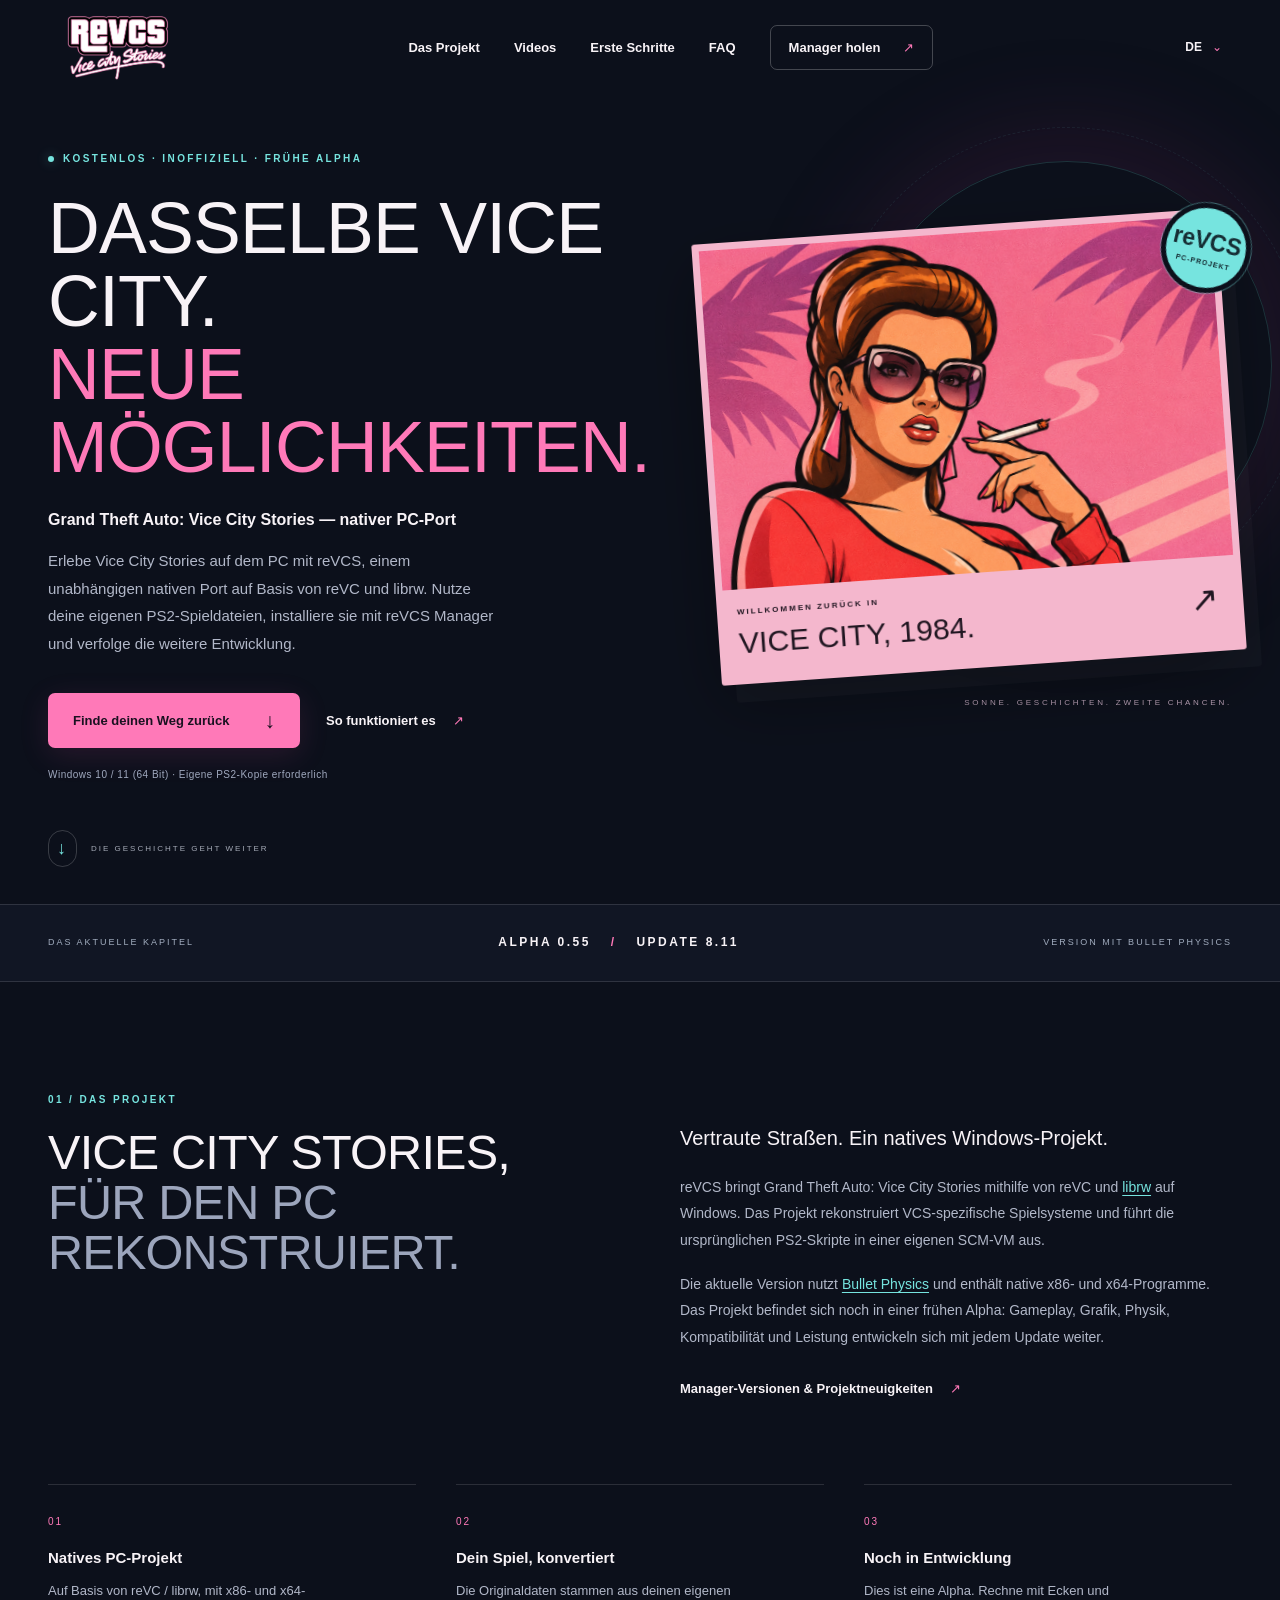
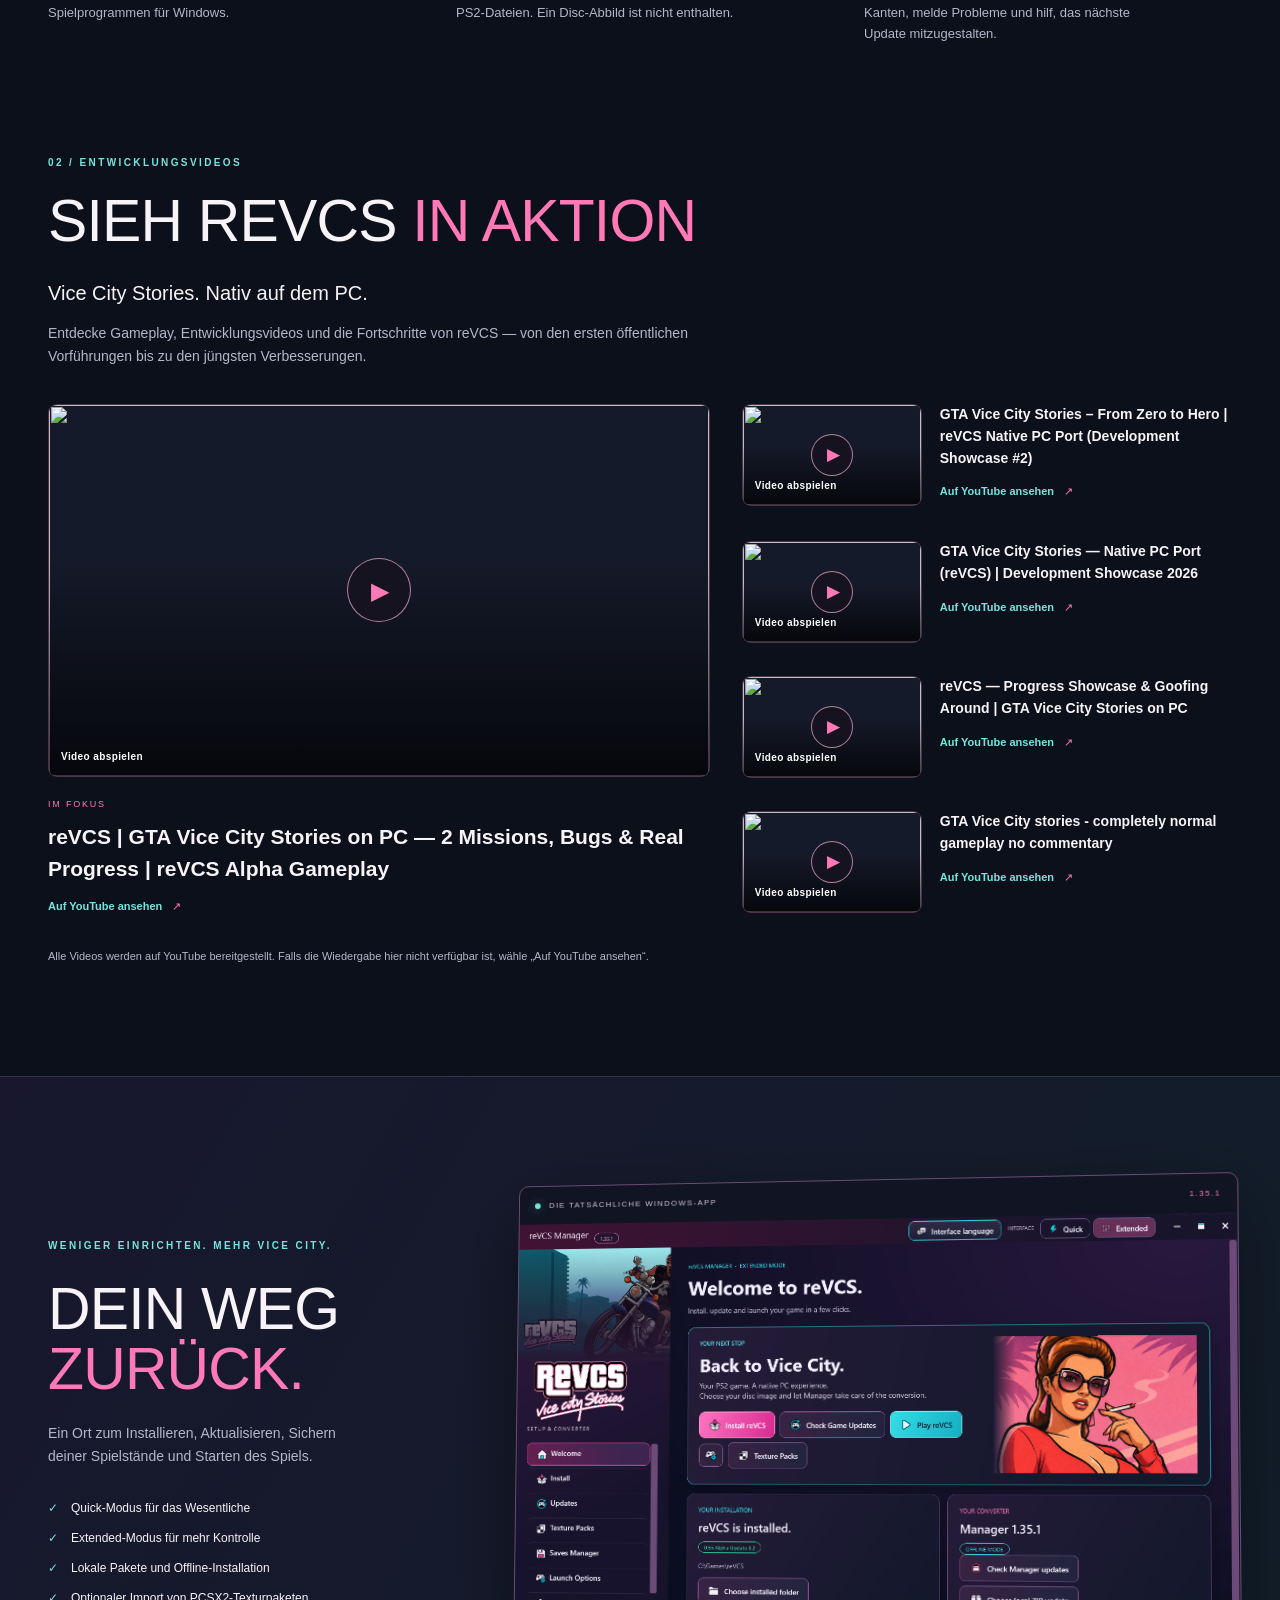
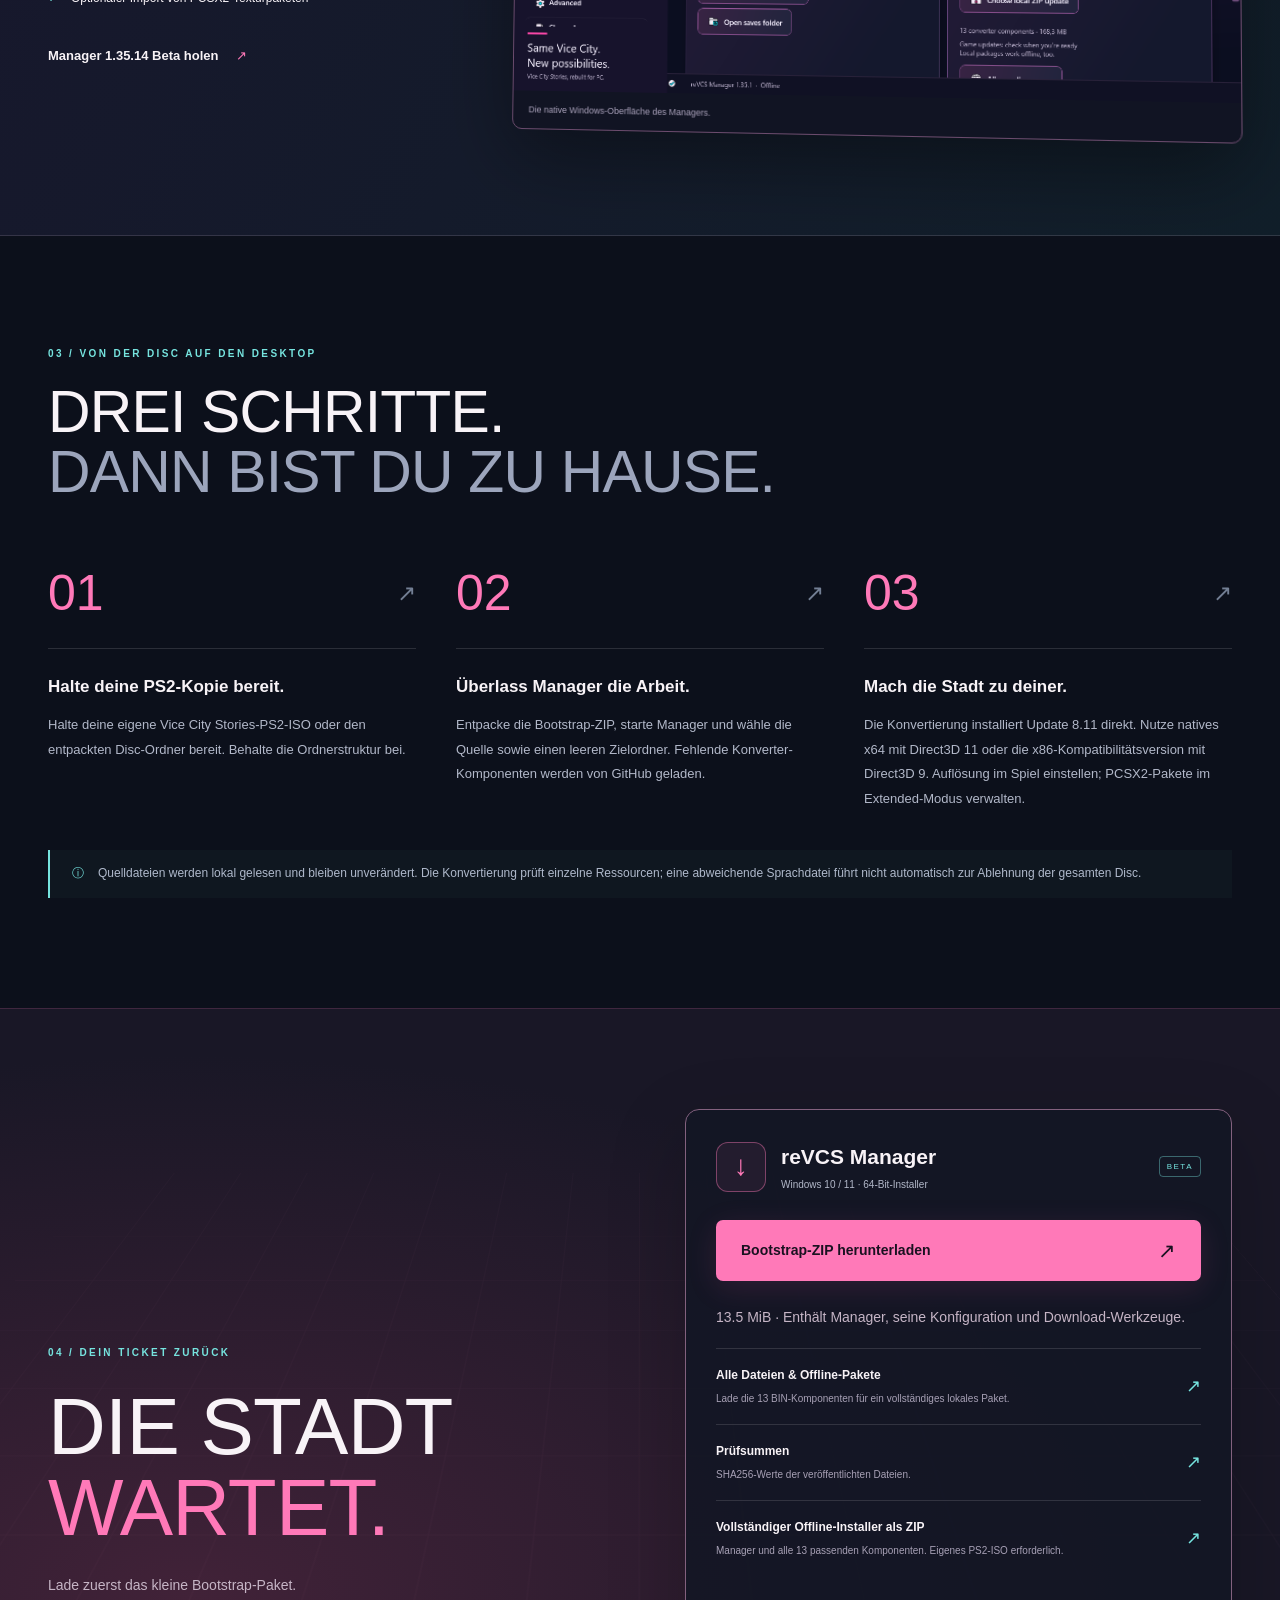
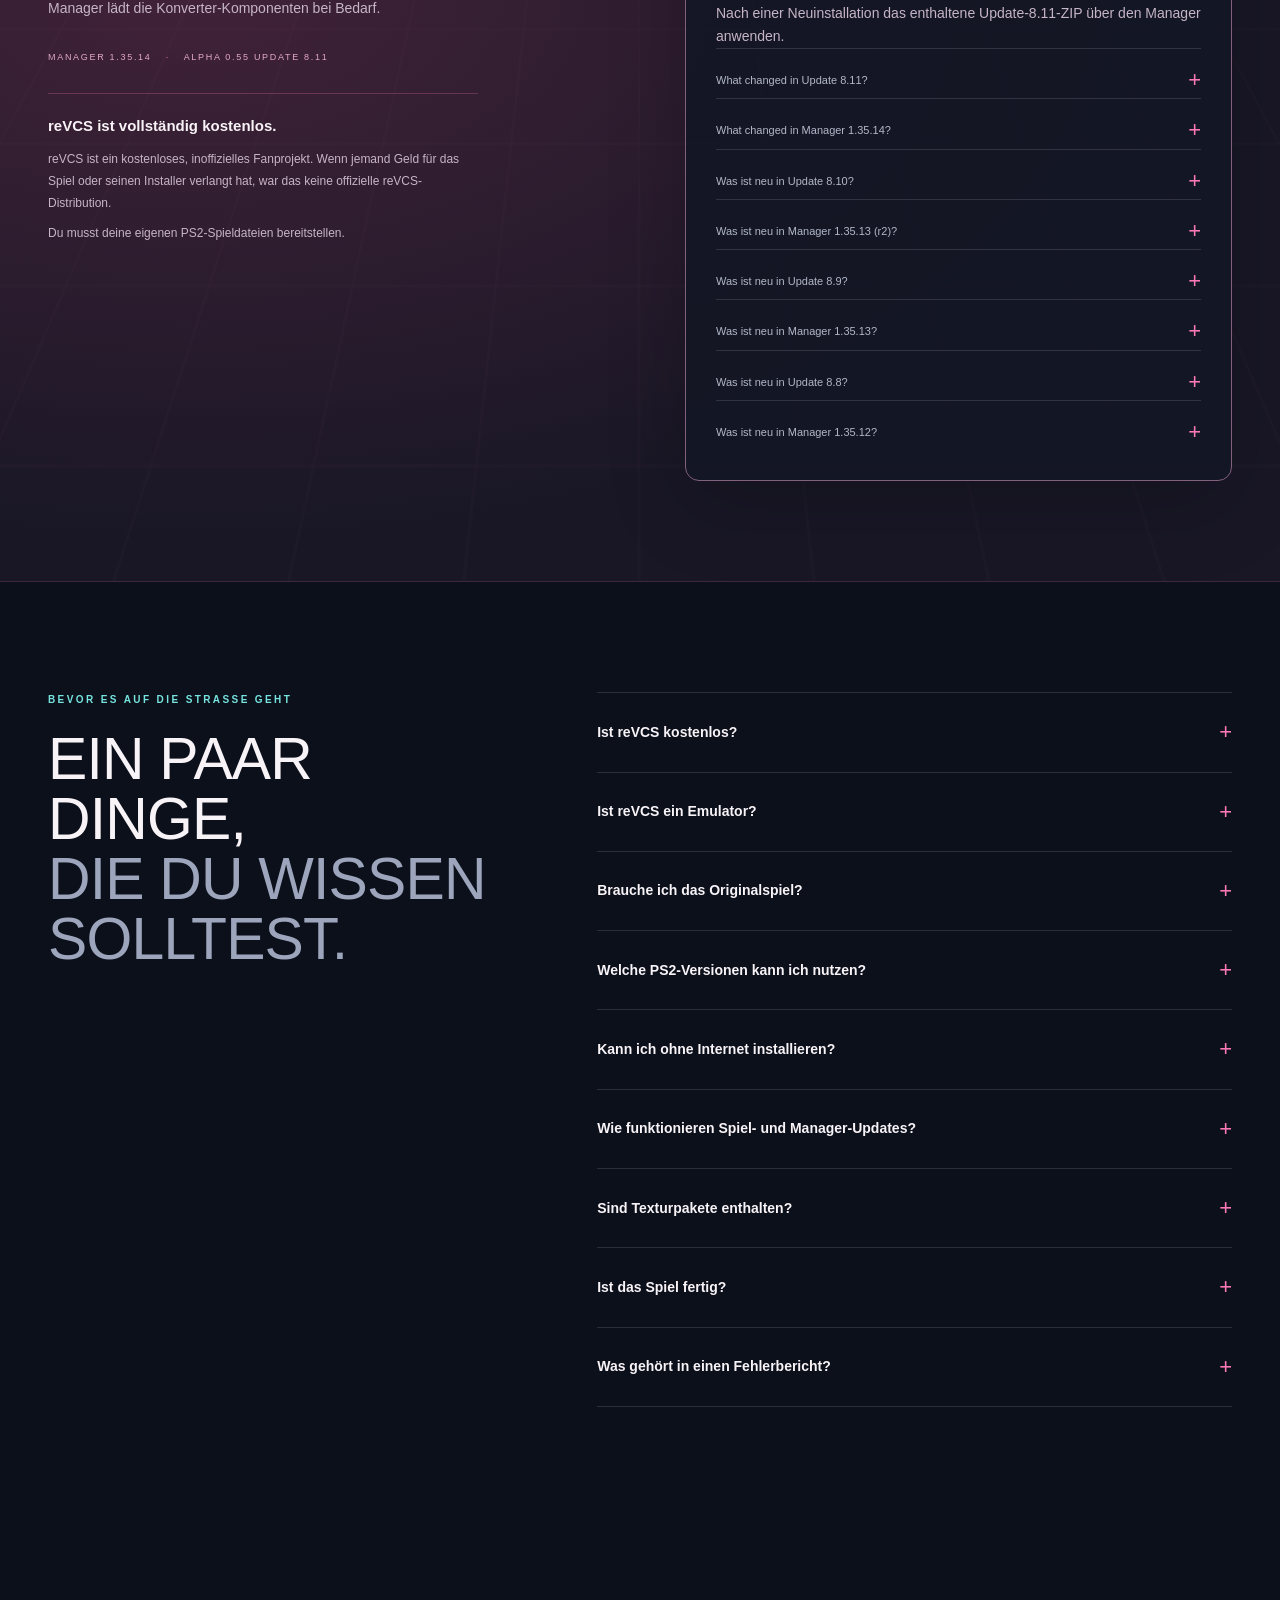
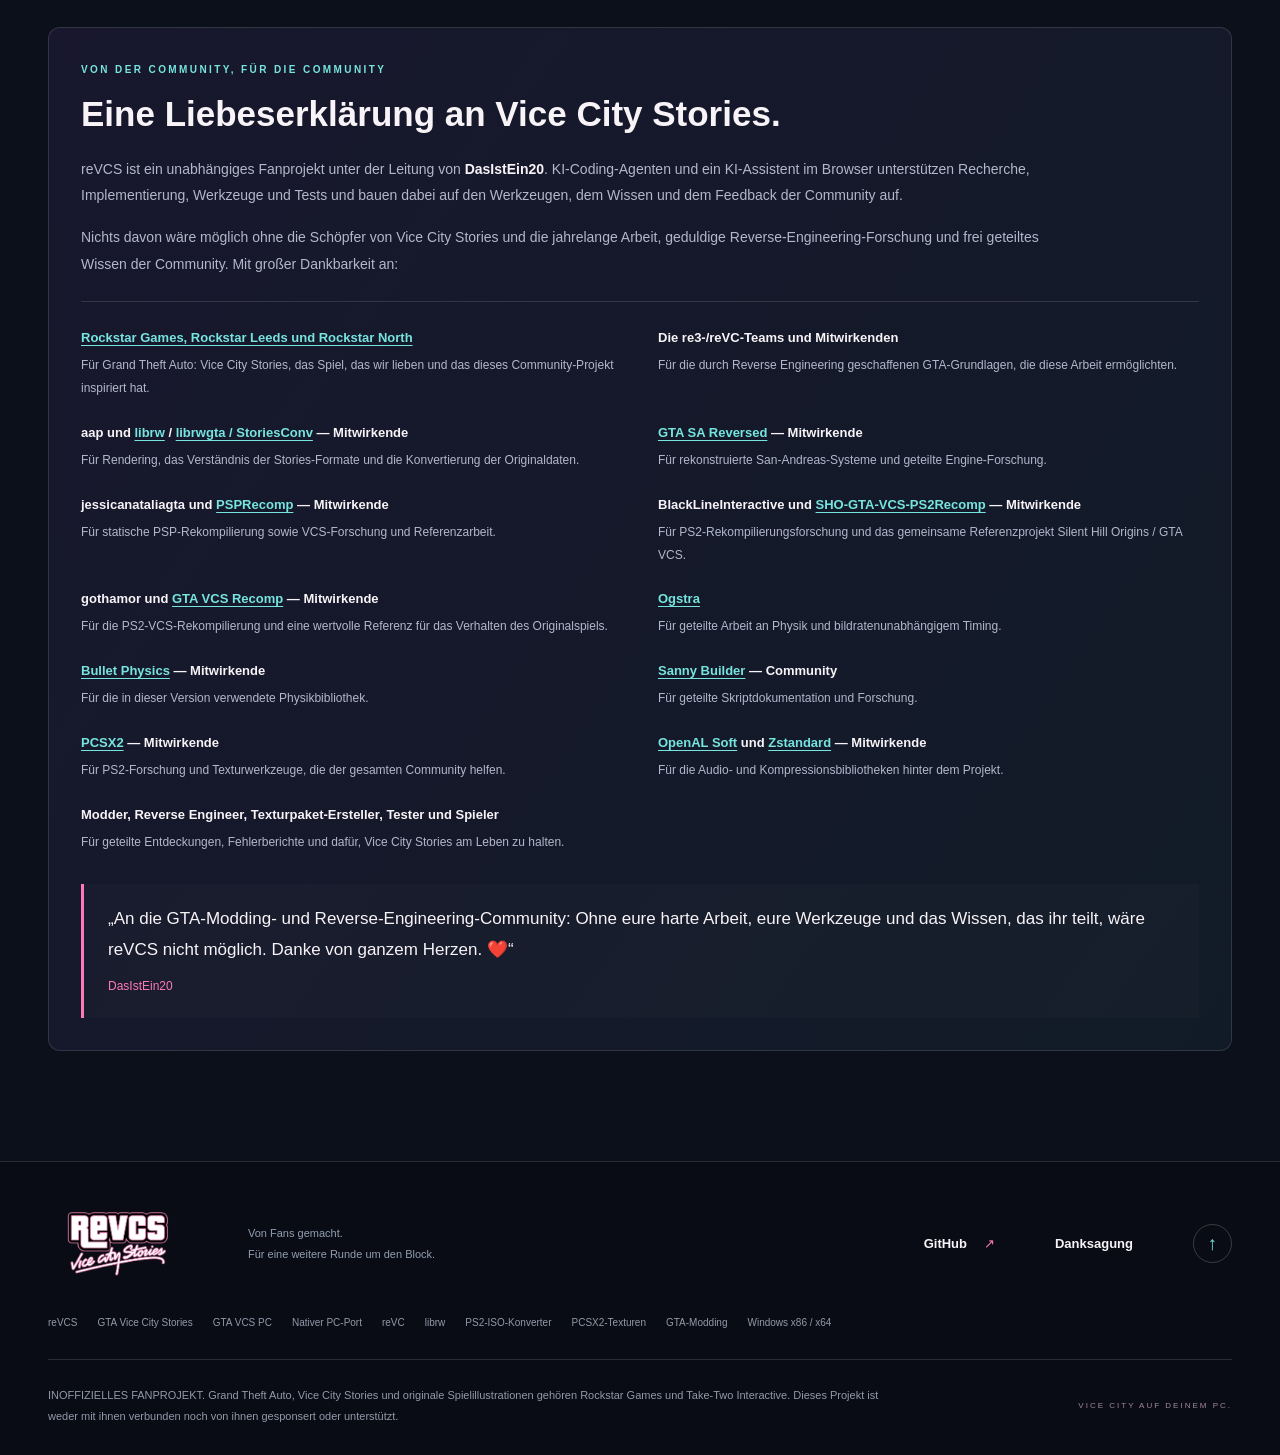
==== commit 7a387c66: "Publish Update 8.11, Manager 1.35.14 and new gameplay showcase" ====
--- a/site/de/index.html
+++ b/site/de/index.html
@@ -67,7 +67,7 @@
       </div>
       <a class="scroll-cue" href="#project"><span aria-hidden="true">↓</span> DIE GESCHICHTE GEHT WEITER</a>
     </section>
-    <div class="edition-strip"><div class="wrap"><span>DAS AKTUELLE KAPITEL</span><strong>ALPHA 0.55 <i>/</i> UPDATE 8.10</strong><span>VERSION MIT BULLET PHYSICS</span></div></div>
+    <div class="edition-strip"><div class="wrap"><span>DAS AKTUELLE KAPITEL</span><strong>ALPHA 0.55 <i>/</i> UPDATE 8.11</strong><span>VERSION MIT BULLET PHYSICS</span></div></div>
     <section class="section wrap project" id="project" aria-labelledby="project-title">
       <div class="section-heading reveal"><p class="eyebrow">01 / DAS PROJEKT</p><h2 id="project-title">Vice City Stories,<br><span>für den PC rekonstruiert.</span></h2></div>
       <div class="project-copy reveal"><p class="lead">Vertraute Straßen. Ein natives Windows-Projekt.</p><p>reVCS bringt Grand Theft Auto: Vice City Stories mithilfe von reVC und <a href="https://github.com/aap/librw">librw</a> auf Windows. Das Projekt rekonstruiert VCS-spezifische Spielsysteme und führt die ursprünglichen PS2-Skripte in einer eigenen SCM-VM aus.</p><p>Die aktuelle Version nutzt <a href="https://github.com/bulletphysics/bullet3">Bullet Physics</a> und enthält native x86- und x64-Programme. Das Projekt befindet sich noch in einer frühen Alpha: Gameplay, Grafik, Physik, Kompatibilität und Leistung entwickeln sich mit jedem Update weiter.</p><a class="text-link" href="https://github.com/DasIstEin20/reVCS_Installer" target="_blank" rel="noopener">Manager-Versionen &amp; Projektneuigkeiten <span aria-hidden="true">↗</span></a></div>
@@ -79,7 +79,21 @@
       <div class="video-intro reveal"><p class="lead">Vice City Stories. Nativ auf dem PC.</p><p>Entdecke Gameplay, Entwicklungsvideos und die Fortschritte von reVCS — von den ersten öffentlichen Vorführungen bis zu den jüngsten Verbesserungen.</p></div>
       <!-- Published titles verified with YouTube oEmbed. No players load before interaction. -->
       <div class="video-gallery reveal">
-        <article class="video-card video-featured" aria-labelledby="video-a-title">
+        <article class="video-card video-featured" aria-labelledby="video-e-title">
+          <div class="video-media">
+            <a class="video-preview" href="https://www.youtube.com/watch?v=iG8VuPN4ooM" data-play-label="Video abspielen" data-video-id="iG8VuPN4ooM" aria-label="Auf YouTube ansehen: reVCS | GTA Vice City Stories on PC — 2 Missions, Bugs &amp; Real Progress | reVCS Alpha Gameplay">
+              <img src="https://i.ytimg.com/vi/iG8VuPN4ooM/hqdefault.jpg" srcset="https://i.ytimg.com/vi/iG8VuPN4ooM/mqdefault.jpg 320w, https://i.ytimg.com/vi/iG8VuPN4ooM/hqdefault.jpg 480w" sizes="(max-width: 1000px) calc(100vw - 64px), 700px" alt="" width="1280" height="720" loading="lazy" decoding="async">
+              <span class="video-play" aria-hidden="true">▶</span>
+              <span class="video-preview-label" aria-hidden="true">Video ansehen</span>
+            </a>
+          </div>
+          <div class="video-info">
+            <p class="video-kicker">IM FOKUS</p>
+            <h3 id="video-e-title" lang="en">reVCS | GTA Vice City Stories on PC — 2 Missions, Bugs &amp; Real Progress | reVCS Alpha Gameplay</h3>
+            <a class="text-link" href="https://www.youtube.com/watch?v=iG8VuPN4ooM">Auf YouTube ansehen <span aria-hidden="true">↗</span><span class="sr-only" lang="en">: reVCS | GTA Vice City Stories on PC — 2 Missions, Bugs &amp; Real Progress | reVCS Alpha Gameplay</span></a>
+          </div>
+        </article>
+<article class="video-card" aria-labelledby="video-a-title">
           <div class="video-media">
             <a class="video-preview" href="https://www.youtube.com/watch?v=7A0bkP0os_w" data-play-label="Video abspielen" data-video-id="7A0bkP0os_w" aria-label="Auf YouTube ansehen: GTA Vice City Stories – From Zero to Hero | reVCS Native PC Port (Development Showcase #2)">
               <img src="https://i.ytimg.com/vi/7A0bkP0os_w/maxresdefault.jpg" srcset="https://i.ytimg.com/vi/7A0bkP0os_w/mqdefault.jpg 320w, https://i.ytimg.com/vi/7A0bkP0os_w/maxresdefault.jpg 1280w" sizes="(max-width: 1000px) calc(100vw - 64px), 700px" alt="" width="1280" height="720" loading="lazy" decoding="async">
@@ -88,7 +102,6 @@
             </a>
           </div>
           <div class="video-info">
-            <p class="video-kicker">IM FOKUS</p>
             <h3 id="video-a-title" lang="en">GTA Vice City Stories – From Zero to Hero | reVCS Native PC Port (Development Showcase #2)</h3>
             <a class="text-link" href="https://www.youtube.com/watch?v=7A0bkP0os_w">Auf YouTube ansehen <span aria-hidden="true">↗</span><span class="sr-only" lang="en">: GTA Vice City Stories – From Zero to Hero | reVCS Native PC Port (Development Showcase #2)</span></a>
           </div>
@@ -139,23 +152,39 @@
       <p class="video-help">Alle Videos werden auf YouTube bereitgestellt. Falls die Wiedergabe hier nicht verfügbar ist, wähle „Auf YouTube ansehen“.</p>
     </section>
     <section class="setup-section" aria-labelledby="setup-title"><div class="wrap setup-layout">
-      <div class="setup-copy reveal"><p class="eyebrow">WENIGER EINRICHTEN. MEHR VICE CITY.</p><h2 id="setup-title">Dein Weg<br><em>zurück.</em></h2><p>Ein Ort zum Installieren, Aktualisieren, Sichern deiner Spielstände und Starten des Spiels.</p><ul class="check-list"><li>Quick-Modus für das Wesentliche</li><li>Extended-Modus für mehr Kontrolle</li><li>Lokale Pakete und Offline-Installation</li><li>Optionaler Import von PCSX2-Texturpaketen</li></ul><a class="text-link" href="#download">Manager 1.35.13 Beta holen <span aria-hidden="true">↗</span></a></div>
+      <div class="setup-copy reveal"><p class="eyebrow">WENIGER EINRICHTEN. MEHR VICE CITY.</p><h2 id="setup-title">Dein Weg<br><em>zurück.</em></h2><p>Ein Ort zum Installieren, Aktualisieren, Sichern deiner Spielstände und Starten des Spiels.</p><ul class="check-list"><li>Quick-Modus für das Wesentliche</li><li>Extended-Modus für mehr Kontrolle</li><li>Lokale Pakete und Offline-Installation</li><li>Optionaler Import von PCSX2-Texturpaketen</li></ul><a class="text-link" href="#download">Manager 1.35.14 Beta holen <span aria-hidden="true">↗</span></a></div>
       <figure class="setup-preview reveal"><div class="preview-caption"><span class="status-dot" aria-hidden="true"></span> DIE TATSÄCHLICHE WINDOWS-APP <span>1.35.1</span></div><img src="../assets/setup-preview.png" alt="reVCS Manager mit Quick- und Extended-Modus, Installationssteuerung und Versionsinformationen." width="1346" height="886" loading="lazy"><figcaption>Die native Windows-Oberfläche des Managers.</figcaption></figure>
     </div></section>
     <section class="section wrap" id="how" aria-labelledby="how-title">
       <div class="section-heading reveal"><p class="eyebrow">03 / VON DER DISC AUF DEN DESKTOP</p><h2 id="how-title">Drei Schritte.<br><span>Dann bist du zu Hause.</span></h2></div>
-      <ol class="steps"><li class="reveal"><span class="step-number">01<span aria-hidden="true">↗</span></span><h3>Halte deine PS2-Kopie bereit.</h3><p>Halte deine eigene Vice City Stories-PS2-ISO oder den entpackten Disc-Ordner bereit. Behalte die Ordnerstruktur bei.</p></li><li class="reveal"><span class="step-number">02<span aria-hidden="true">↗</span></span><h3>Überlass Manager die Arbeit.</h3><p>Entpacke die Bootstrap-ZIP, starte Manager und wähle die Quelle sowie einen leeren Zielordner. Fehlende Konverter-Komponenten werden von GitHub geladen.</p></li><li class="reveal"><span class="step-number">03<span aria-hidden="true">↗</span></span><h3>Mach die Stadt zu deiner.</h3><p>Die Konvertierung installiert Update 8.10 direkt. Nutze natives x64 mit Direct3D 11 oder die x86-Kompatibilitätsversion mit Direct3D 9. Auflösung im Spiel einstellen; PCSX2-Pakete im Extended-Modus verwalten.</p></li></ol>
+      <ol class="steps"><li class="reveal"><span class="step-number">01<span aria-hidden="true">↗</span></span><h3>Halte deine PS2-Kopie bereit.</h3><p>Halte deine eigene Vice City Stories-PS2-ISO oder den entpackten Disc-Ordner bereit. Behalte die Ordnerstruktur bei.</p></li><li class="reveal"><span class="step-number">02<span aria-hidden="true">↗</span></span><h3>Überlass Manager die Arbeit.</h3><p>Entpacke die Bootstrap-ZIP, starte Manager und wähle die Quelle sowie einen leeren Zielordner. Fehlende Konverter-Komponenten werden von GitHub geladen.</p></li><li class="reveal"><span class="step-number">03<span aria-hidden="true">↗</span></span><h3>Mach die Stadt zu deiner.</h3><p>Die Konvertierung installiert Update 8.11 direkt. Nutze natives x64 mit Direct3D 11 oder die x86-Kompatibilitätsversion mit Direct3D 9. Auflösung im Spiel einstellen; PCSX2-Pakete im Extended-Modus verwalten.</p></li></ol>
       <p class="source-note reveal"><span aria-hidden="true">ⓘ</span> Quelldateien werden lokal gelesen und bleiben unverändert. Die Konvertierung prüft einzelne Ressourcen; eine abweichende Sprachdatei führt nicht automatisch zur Ablehnung der gesamten Disc.</p>
     </section>
     <section class="download-section" id="download" aria-labelledby="download-title"><div class="wrap download-layout">
-      <div class="reveal"><p class="eyebrow">04 / DEIN TICKET ZURÜCK</p><h2 id="download-title">Die Stadt<br><em>wartet.</em></h2><p>Lade zuerst das kleine Bootstrap-Paket.<br>Manager lädt die Konverter-Komponenten bei Bedarf.</p><p class="download-version">MANAGER 1.35.13 <span>·</span> ALPHA 0.55 UPDATE 8.10</p>
+      <div class="reveal"><p class="eyebrow">04 / DEIN TICKET ZURÜCK</p><h2 id="download-title">Die Stadt<br><em>wartet.</em></h2><p>Lade zuerst das kleine Bootstrap-Paket.<br>Manager lädt die Konverter-Komponenten bei Bedarf.</p><p class="download-version">MANAGER 1.35.14 <span>·</span> ALPHA 0.55 UPDATE 8.11</p>
         <aside class="free-notice" aria-label="Kostenlose Verteilung"><strong>reVCS ist vollständig kostenlos.</strong><p>reVCS ist ein kostenloses, inoffizielles Fanprojekt. Wenn jemand Geld für das Spiel oder seinen Installer verlangt hat, war das keine offizielle reVCS-Distribution.</p><p>Du musst deine eigenen PS2-Spieldateien bereitstellen.</p></aside></div>
       <div class="download-card reveal"><div class="download-card-top"><span class="download-icon" aria-hidden="true">↓</span><div><h3>reVCS Manager</h3><p>Windows 10 / 11 · 64-Bit-Installer</p></div><span class="badge">BETA</span></div>
-        <a class="button primary download-button" id="bootstrap-link" href="https://github.com/DasIstEin20/reVCS_Installer/releases/download/v1.35.13-r2/reVCS-Manager-1.35.13-bootstrap.zip">Bootstrap-ZIP herunterladen <span aria-hidden="true">↗</span></a>
+        <a class="button primary download-button" id="bootstrap-link" href="https://github.com/DasIstEin20/reVCS_Installer/releases/download/v1.35.14/reVCS-Manager-1.35.14-bootstrap.zip">Bootstrap-ZIP herunterladen <span aria-hidden="true">↗</span></a>
         <p id="download-size" class="download-meta">Enthält Manager, seine Konfiguration und Download-Werkzeuge.</p>
-        <a class="download-row" href="https://github.com/DasIstEin20/reVCS_Installer/releases/tag/v1.35.13-r2"><span>Alle Dateien &amp; Offline-Pakete<small>Lade die 13 BIN-Komponenten für ein vollständiges lokales Paket.</small></span><span aria-hidden="true">↗</span></a>
-        <a class="download-row" href="https://github.com/DasIstEin20/reVCS_Installer/releases/download/v1.35.13-r2/SHA256SUMS-1.35.13.txt"><span>Prüfsummen<small>SHA256-Werte der veröffentlichten Dateien.</small></span><span aria-hidden="true">↗</span></a>
-        <a class="download-row" href="https://github.com/DasIstEin20/reVCS_Installer/releases/download/v1.35.13-r2/reVCS-Manager-1.35.13-Full.zip"><span>Vollständiger Offline-Installer als ZIP<small>Manager und alle 13 passenden Komponenten. Eigenes PS2-ISO erforderlich.</small></span><span aria-hidden="true">↗</span></a><details class="release-notes"><summary>Was ist neu in Update 8.10?</summary><p>Behebt den Fahrerabsturz, Audioeinstellungen, Riesenradkabinen, Scharfschützenton, Garagenkollisionen und das Timing von Rauch und Feuer. Alle vier Renderer enthalten. Der LKW-Kontakt in The Exchange wird weiter untersucht. Zuerst den Manager aktualisieren. <a href="https://github.com/DasIstEin20/reVCS_Installer/releases/tag/v0.55-update8.10">Was ist neu in Update 8.10?</a></p></details><details class="release-notes"><summary>Was ist neu in Manager 1.35.13 (r2)?</summary><p>Korrigierte Updates derselben Version, Import großer HUD-Texturen und das wiederhergestellte Frauenporträt. Die Produktversion bleibt 1.35.13; neue Installationen enthalten Update 8.10. <a href="https://github.com/DasIstEin20/reVCS_Installer/releases/tag/v1.35.13-r2">Was ist neu in Manager 1.35.13 (r2)?</a></p></details><details class="release-notes"><summary>Was ist neu in Update 8.9?</summary><p>Weniger wiederholte Geschäftsangriffe, EMPIRETRUCE, korrigierte Interaktionen mit Prostituierten im Auto und lokale Absturzberichte. Unterstützt den ersten öffentlichen Installer 8/8.0 bis 8.8. Zuerst den Manager aktualisieren. <a href="https://github.com/DasIstEin20/reVCS_Installer/releases/tag/v0.55-update8.9">Was ist neu in Update 8.9?</a>.</p></details><details class="release-notes"><summary>Was ist neu in Manager 1.35.13?</summary><p>Direkter Import ursprünglicher Texturpakete, Erkennung identischer Bilder, Variantenwahl, Bearbeitung von Gang-Aggression und Provokation sowie Optionen für Absturzberichte. Neue Installationen enthalten Update 8.9. <a href="https://github.com/DasIstEin20/reVCS_Installer/releases/tag/v1.35.13">Was ist neu in Manager 1.35.13?</a>.</p></details><details class="release-notes"><summary>Was ist neu in Update 8.8?</summary><p>Kumulatives Update vom ersten öffentlichen Update-8-/8.0-Installer bis Version 8.7. Verbessert Bullet-Fahrverhalten, Boote, Garagen, Kampfanimationen, Menüsteuerung, Schriften und Kantenglättung. <a href="https://github.com/DasIstEin20/reVCS_Installer/releases/tag/v0.55-update8.8">Versionshinweise</a>.</p><p>Aktualisiere vor Update 8.8 den Manager auf 1.35.12. Wende die kumulative ZIP-Datei im Manager an; halte dein eigenes PS2-ISO bereit, falls neue Ressourcen konvertiert werden müssen.</p></details><details class="release-notes"><summary>Was ist neu in Manager 1.35.12?</summary><p>PCSX2-Texturen in Quellauflösung innerhalb der Engine-Grenzen, Paketfilter, ein Editor für native Spielstände und -nointro. Neuinstallationen enthalten direkt Update 8.8. <a href="https://github.com/DasIstEin20/reVCS_Installer/releases/tag/v1.35.12">Versionshinweise</a>.</p></details>
+        <a class="download-row" href="https://github.com/DasIstEin20/reVCS_Installer/releases/tag/v1.35.14"><span>Alle Dateien &amp; Offline-Pakete<small>Lade die 13 BIN-Komponenten für ein vollständiges lokales Paket.</small></span><span aria-hidden="true">↗</span></a>
+        <a class="download-row" href="https://github.com/DasIstEin20/reVCS_Installer/releases/download/v1.35.14/SHA256SUMS-1.35.14.txt"><span>Prüfsummen<small>SHA256-Werte der veröffentlichten Dateien.</small></span><span aria-hidden="true">↗</span></a>
+        <a class="download-row" href="https://github.com/DasIstEin20/reVCS_Installer/releases/download/v1.35.14/reVCS-Manager-1.35.14-Full.zip"><span>Vollständiger Offline-Installer als ZIP<small>Manager und alle 13 passenden Komponenten. Eigenes PS2-ISO erforderlich.</small></span><span aria-hidden="true">↗</span></a><p class="download-help">Nach einer Neuinstallation das enthaltene Update-8.11-ZIP über den Manager anwenden.</p><details class="release-notes" lang="en"><summary>What changed in Update 8.11?</summary><pre>New in this resumed slice:
+- Preserve Farewell to Arms attached gunner camera/state through control resets
+  and target-button input; use the existing large centered first-person sight.
+- Add the supplied PC/XInput control glyphs for configured bindings, live help
+  and current Xbox mode diagrams, including unknown and empty-binding artwork.
+- Keep texture ownership in the frontend and text layout in CFont; cache five
+  atlases and retain localized-text fallback when optional artwork is absent.
+
+Previously qualified private changes retained in this build:
+- Turkish language: 6888 keys, 86 mission dictionaries, six extra Unicode font
+  cells, PC options/help and persistent language choice; previous fonts retained.
+- Truck restitution/command precedence, route policy and road-prop avoidance.
+- Hovercraft support, fan-assisted yaw, Ogstra damping and vehicle-engine audio.
+- Vehicle final-pose shadows and cached-shadow capacity corrections.
+- Original queued vehicle-explosion delay and scoped NPC knife/fist follow-ups.
+- Existing Ferris floor/save, garage collisions, sniper audio and other fixes
+  already present in the verification demo are retained.</pre></details><details class="release-notes" lang="en"><summary>What changed in Manager 1.35.14?</summary><p>Added support for installing and updating Turkish game localization.</p></details><details class="release-notes"><summary>Was ist neu in Update 8.10?</summary><p>Behebt den Fahrerabsturz, Audioeinstellungen, Riesenradkabinen, Scharfschützenton, Garagenkollisionen und das Timing von Rauch und Feuer. Alle vier Renderer enthalten. Der LKW-Kontakt in The Exchange wird weiter untersucht. Zuerst den Manager aktualisieren. <a href="https://github.com/DasIstEin20/reVCS_Installer/releases/tag/v0.55-update8.10">Was ist neu in Update 8.10?</a></p></details><details class="release-notes"><summary>Was ist neu in Manager 1.35.13 (r2)?</summary><p>Korrigierte Updates derselben Version, Import großer HUD-Texturen und das wiederhergestellte Frauenporträt. Die Produktversion bleibt 1.35.13; neue Installationen enthalten Update 8.10. <a href="https://github.com/DasIstEin20/reVCS_Installer/releases/tag/v1.35.13-r2">Was ist neu in Manager 1.35.13 (r2)?</a></p></details><details class="release-notes"><summary>Was ist neu in Update 8.9?</summary><p>Weniger wiederholte Geschäftsangriffe, EMPIRETRUCE, korrigierte Interaktionen mit Prostituierten im Auto und lokale Absturzberichte. Unterstützt den ersten öffentlichen Installer 8/8.0 bis 8.8. Zuerst den Manager aktualisieren. <a href="https://github.com/DasIstEin20/reVCS_Installer/releases/tag/v0.55-update8.9">Was ist neu in Update 8.9?</a>.</p></details><details class="release-notes"><summary>Was ist neu in Manager 1.35.13?</summary><p>Direkter Import ursprünglicher Texturpakete, Erkennung identischer Bilder, Variantenwahl, Bearbeitung von Gang-Aggression und Provokation sowie Optionen für Absturzberichte. Neue Installationen enthalten Update 8.9. <a href="https://github.com/DasIstEin20/reVCS_Installer/releases/tag/v1.35.13">Was ist neu in Manager 1.35.13?</a>.</p></details><details class="release-notes"><summary>Was ist neu in Update 8.8?</summary><p>Kumulatives Update vom ersten öffentlichen Update-8-/8.0-Installer bis Version 8.7. Verbessert Bullet-Fahrverhalten, Boote, Garagen, Kampfanimationen, Menüsteuerung, Schriften und Kantenglättung. <a href="https://github.com/DasIstEin20/reVCS_Installer/releases/tag/v0.55-update8.8">Versionshinweise</a>.</p><p>Aktualisiere vor Update 8.8 den Manager auf 1.35.12. Wende die kumulative ZIP-Datei im Manager an; halte dein eigenes PS2-ISO bereit, falls neue Ressourcen konvertiert werden müssen.</p></details><details class="release-notes"><summary>Was ist neu in Manager 1.35.12?</summary><p>PCSX2-Texturen in Quellauflösung innerhalb der Engine-Grenzen, Paketfilter, ein Editor für native Spielstände und -nointro. Neuinstallationen enthalten direkt Update 8.8. <a href="https://github.com/DasIstEin20/reVCS_Installer/releases/tag/v1.35.12">Versionshinweise</a>.</p></details>
 
 
 
@@ -169,7 +198,7 @@
       <details><summary>Kann ich ohne Internet installieren?</summary><p>Ja. Lade alle 13 BIN-Komponenten, die Bootstrap-ZIP und version.xml aus derselben Version. Entpacke die ZIP und lege die BIN-Dateien neben Manager ab. Aktiviere den Offline-Modus und wähle deine lokale PS2-Quelle.</p></details>
       <details><summary>Wie funktionieren Spiel- und Manager-Updates?</summary><p>Manager prüft beim Start auf Updates und bietet eigene Updates zuerst an. Download und Installation erfordern eine Bestätigung. Manuelle Prüfungen sind über Welcome → Check Game Updates oder Check Manager Updates möglich. Unter Extended → Advanced lassen sich Startprüfungen deaktivieren; Offline-Pakete bleiben verfügbar.</p></details>
       <details><summary>Sind Texturpakete enthalten?</summary><p>Nein. Optionale PCSX2-Ersatztexturen stellt der Nutzer selbst bereit. Wähle dein kompatibles ZIP- oder 7z-Paket im Extended-Modus.</p></details>
-      <details><summary>Ist das Spiel fertig?</summary><p>Nein. reVCS ist ein aktiv entwickeltes Alpha-Fanprojekt mit bekannten Einschränkungen und laufenden Community-Tests. Manager 1.35.13 verbessert Installer und Updater; Spiel-Update 8.10 ist separat verfügbar.</p></details>
+      <details><summary>Ist das Spiel fertig?</summary><p>Nein. reVCS ist ein aktiv entwickeltes Alpha-Fanprojekt mit bekannten Einschränkungen und laufenden Community-Tests. Manager 1.35.14 verbessert Installer und Updater; Spiel-Update 8.11 ist separat verfügbar.</p></details>
       <details><summary>Was gehört in einen Fehlerbericht?</summary><p>Beschreibe die Schritte, Spiel- und Manager-Version, Disc-Ausgabe und das erwartete Ergebnis. Füge das relevante Log und bei Bedarf eine kurze Aufnahme hinzu. Entferne persönliche Daten aus den Logs.</p><a class="text-link" href="https://github.com/DasIstEin20/reVCS_Installer/issues">Installer-Problem melden <span aria-hidden="true">↗</span></a></details>
     </div></section>
     <section class="section wrap credits-section" id="community" aria-labelledby="community-title">
--- a/site/styles.css
+++ b/site/styles.css
@@ -26,7 +26,7 @@
 .video-intro .lead{color:var(--ink);font-size:20px;margin-bottom:12px}
 .video-gallery{display:grid;grid-template-columns:minmax(0,1.35fr) minmax(0,1fr);gap:24px 32px;align-items:start}
 .video-card{min-width:0;display:grid;grid-template-columns:180px minmax(0,1fr);gap:18px}
-.video-featured{grid-column:1;grid-row:1/4;display:block}
+.video-featured{grid-column:1;grid-row:1/5;display:block}
 .video-media{position:relative;aspect-ratio:16/9;min-width:0;border:1px solid #ff79b840;border-radius:9px;background:var(--panel);overflow:hidden}
 .video-media:focus-within{outline:3px solid var(--cyan);outline-offset:4px}
 .video-preview{position:relative;display:grid;place-items:center;width:100%;height:100%;border:0;padding:0;background:var(--panel);color:var(--ink);cursor:pointer}
@@ -119,3 +119,5 @@
 @media(prefers-reduced-motion:reduce){
   .video-preview:hover img,.video-preview:focus-visible img,.video-preview:hover .video-play,.video-preview:focus-visible .video-play{transform:none}
 }
+
+.release-notes pre{white-space:pre-wrap;font:inherit;overflow-wrap:anywhere}
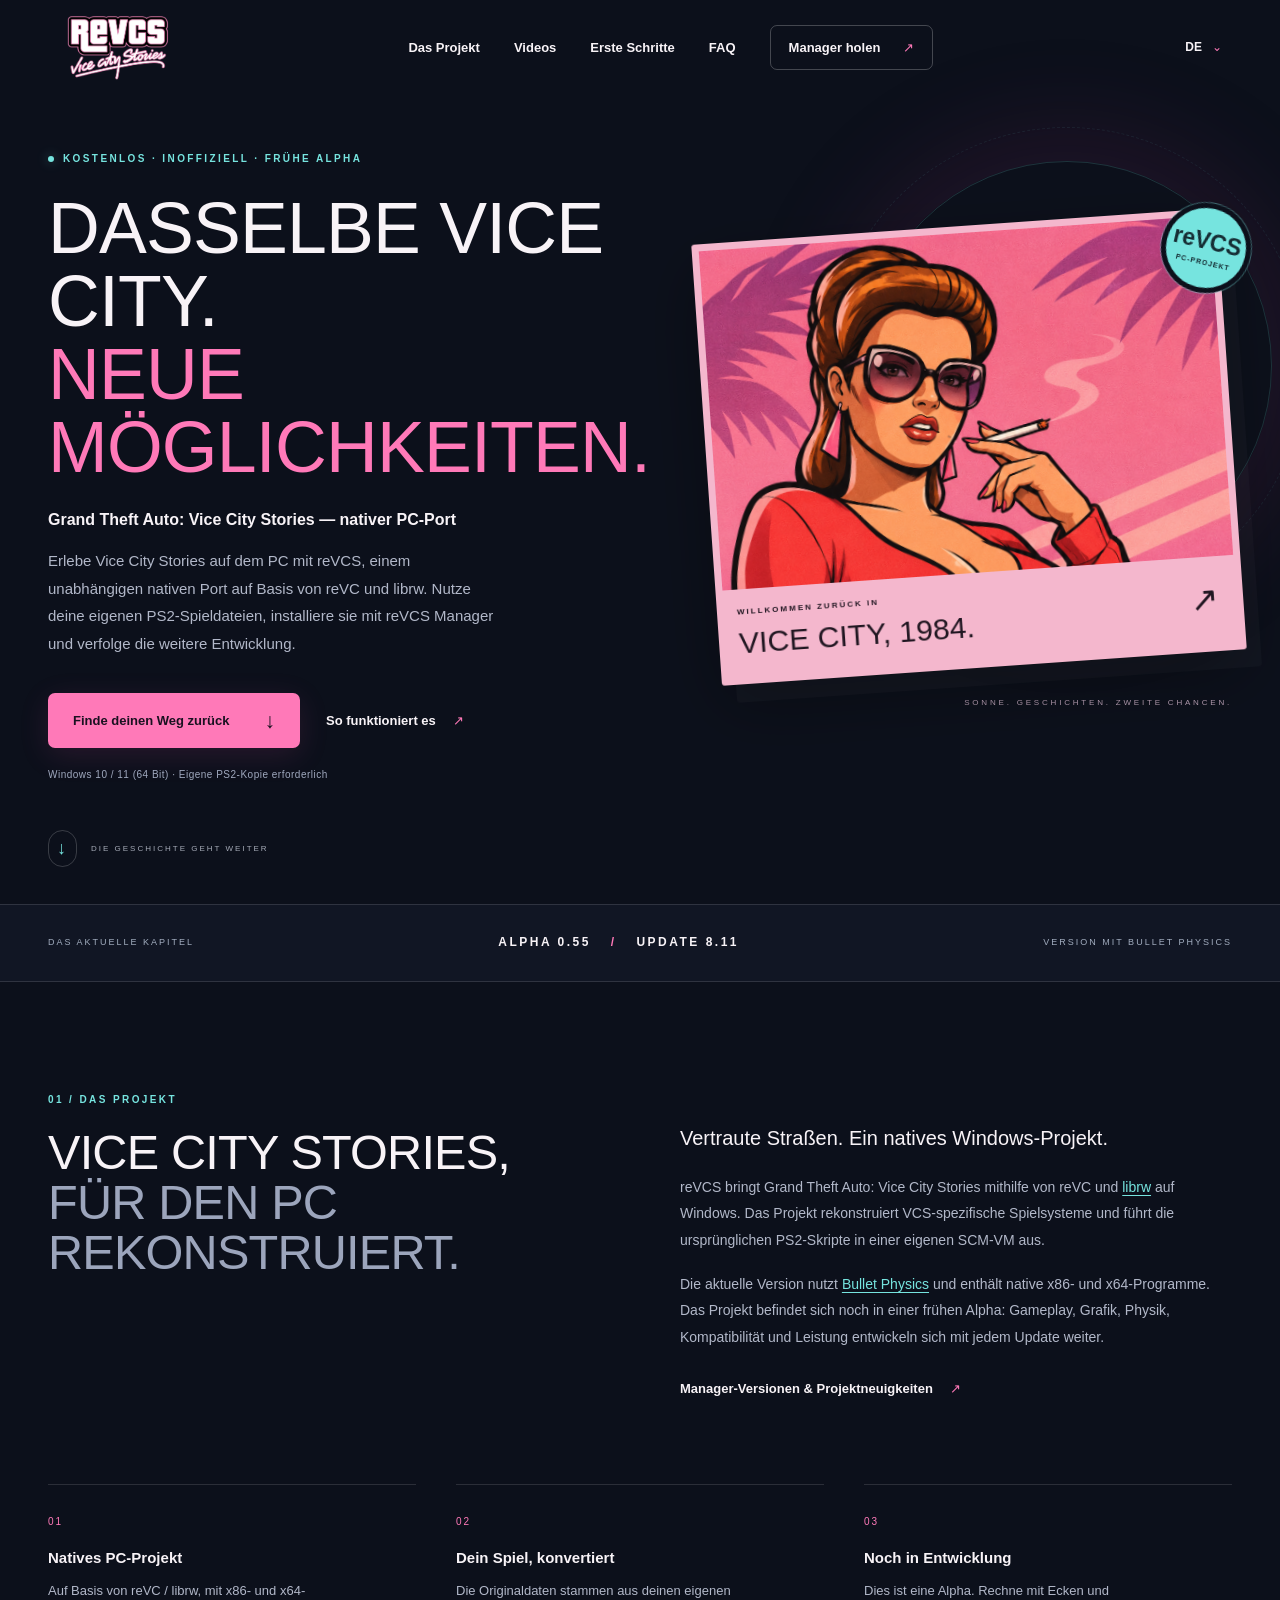
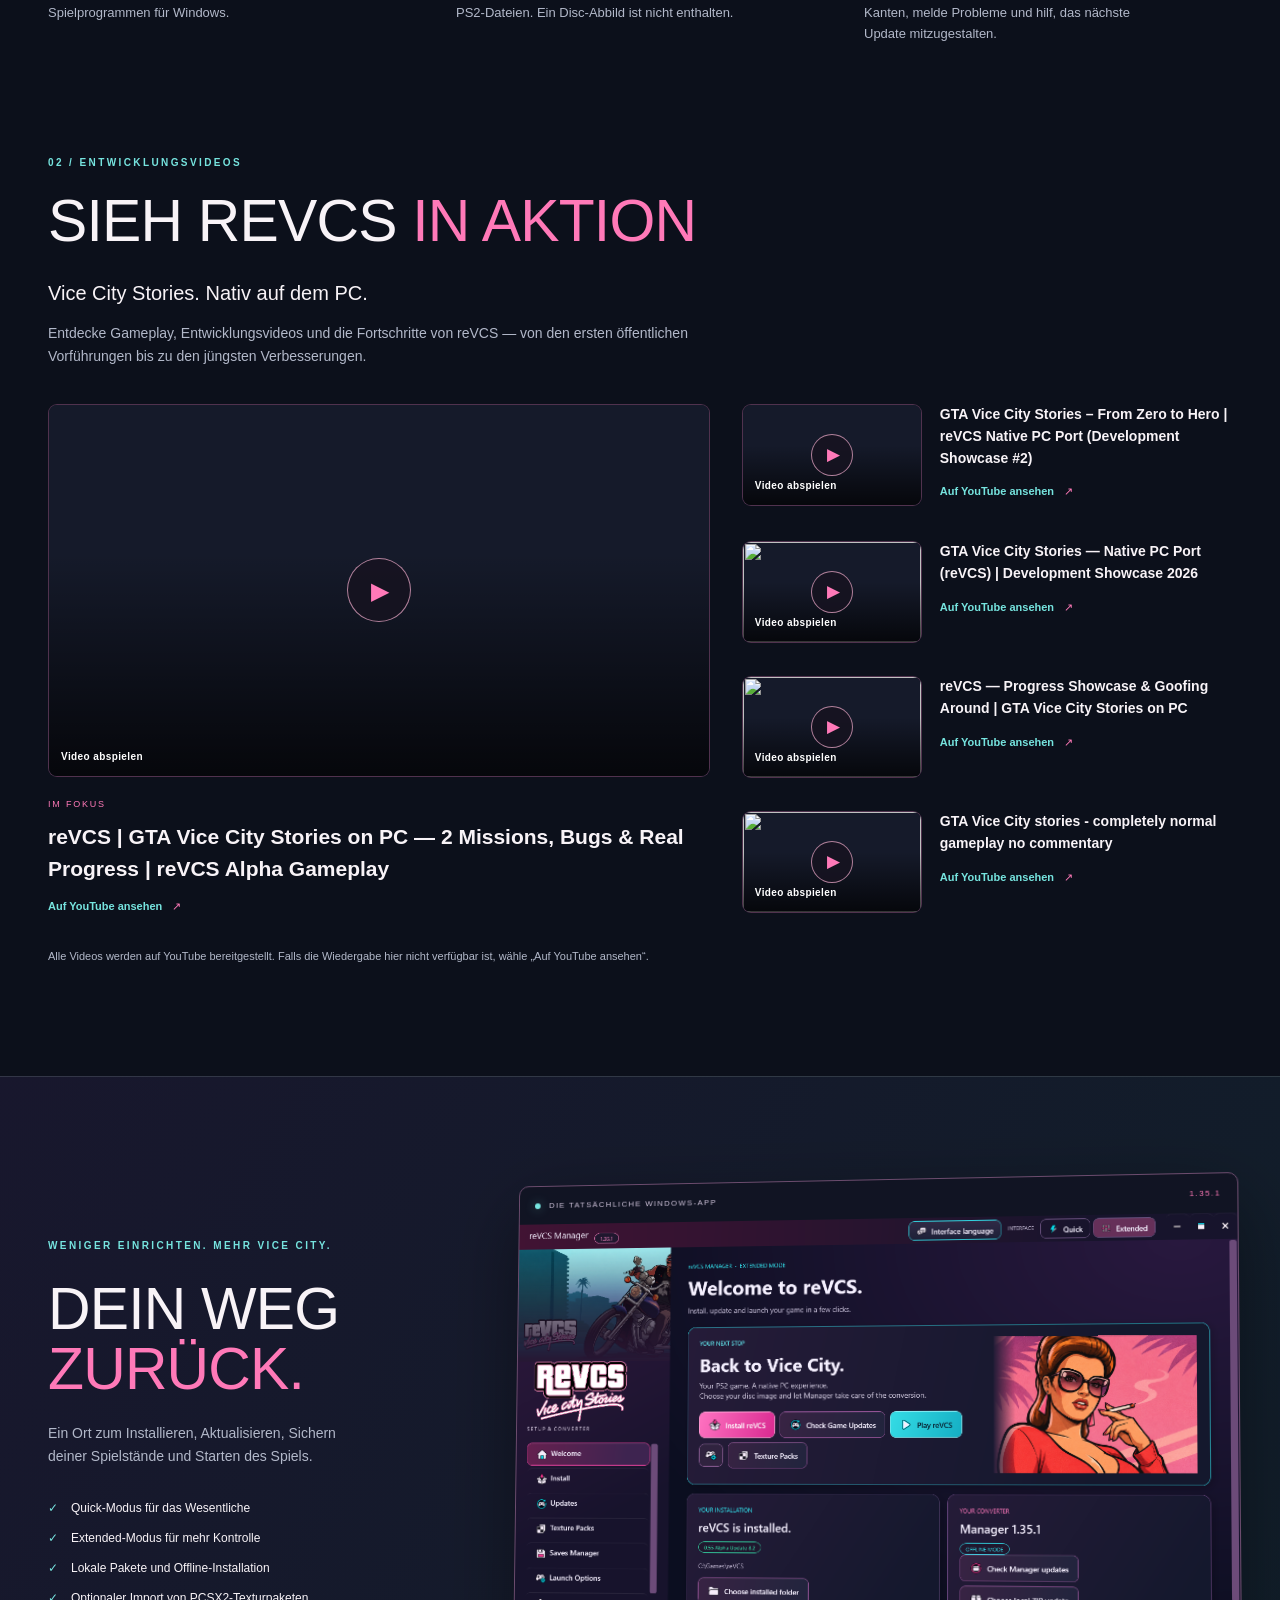
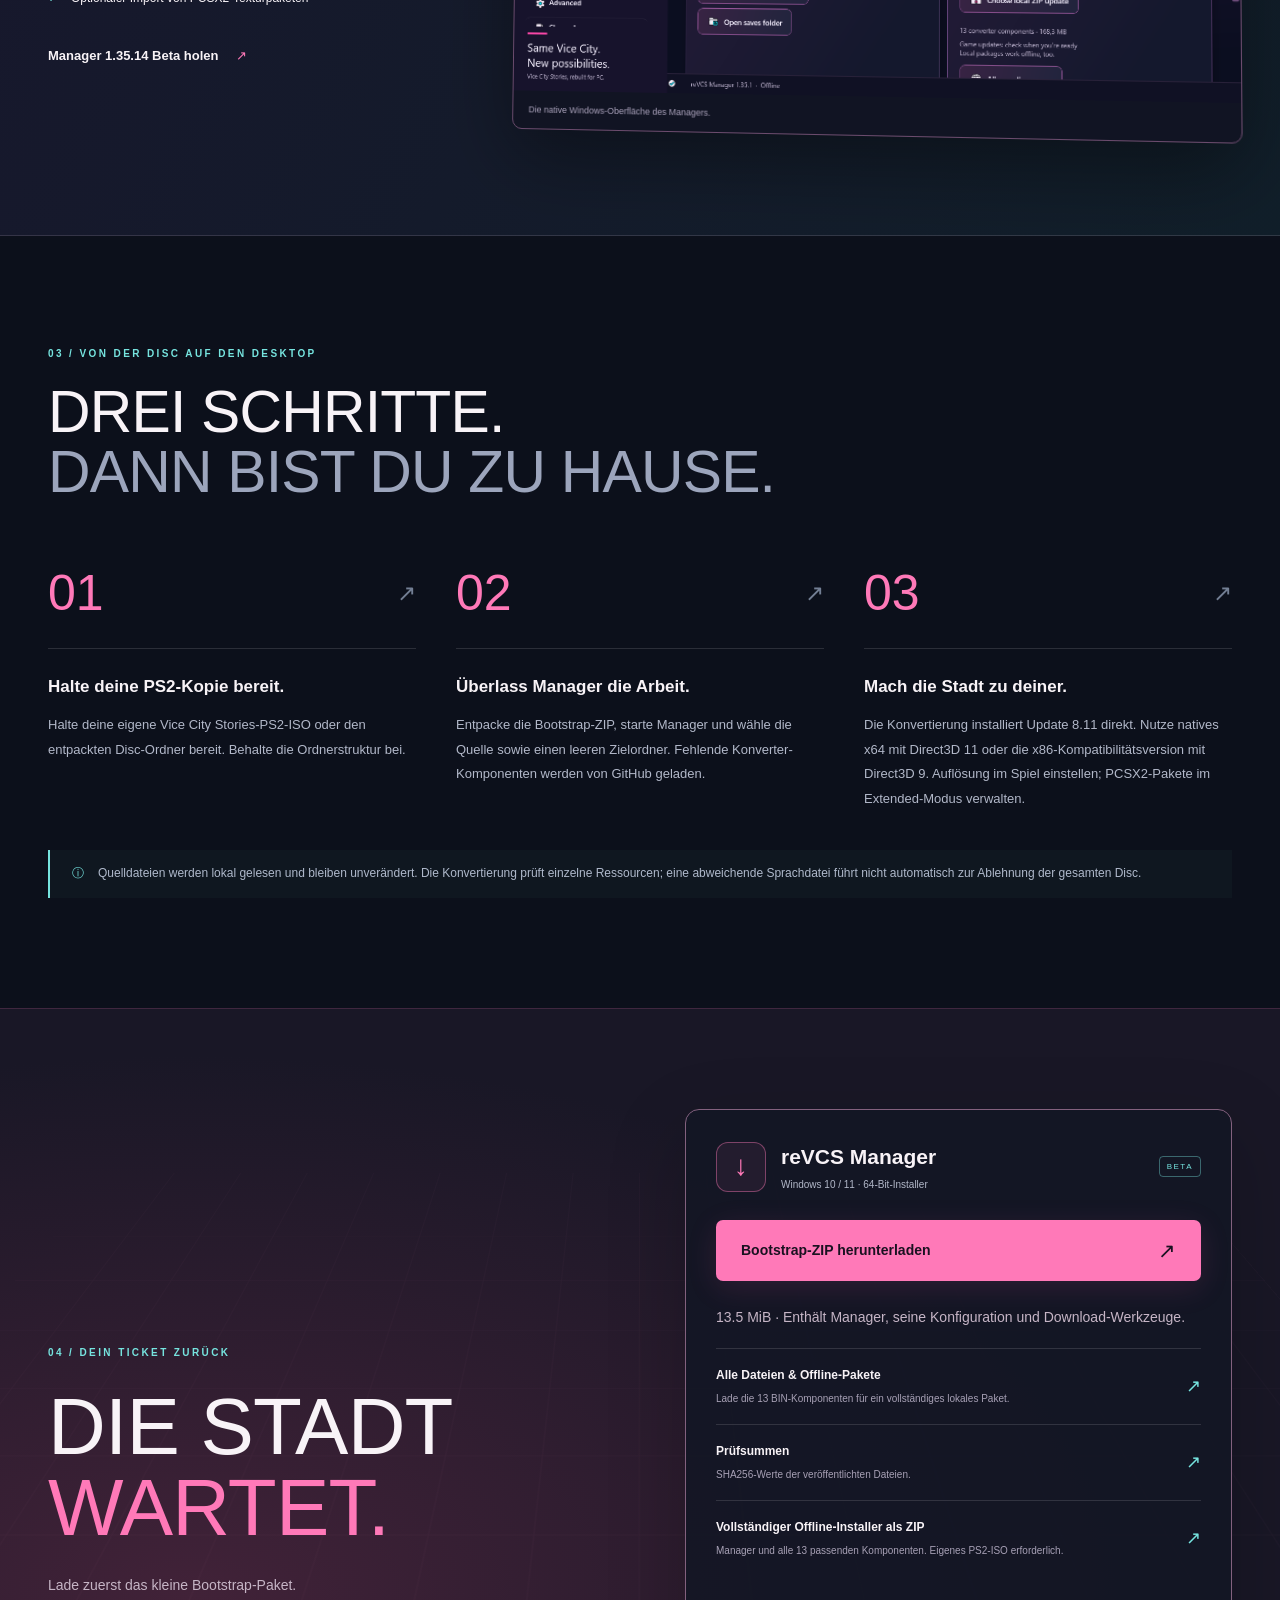
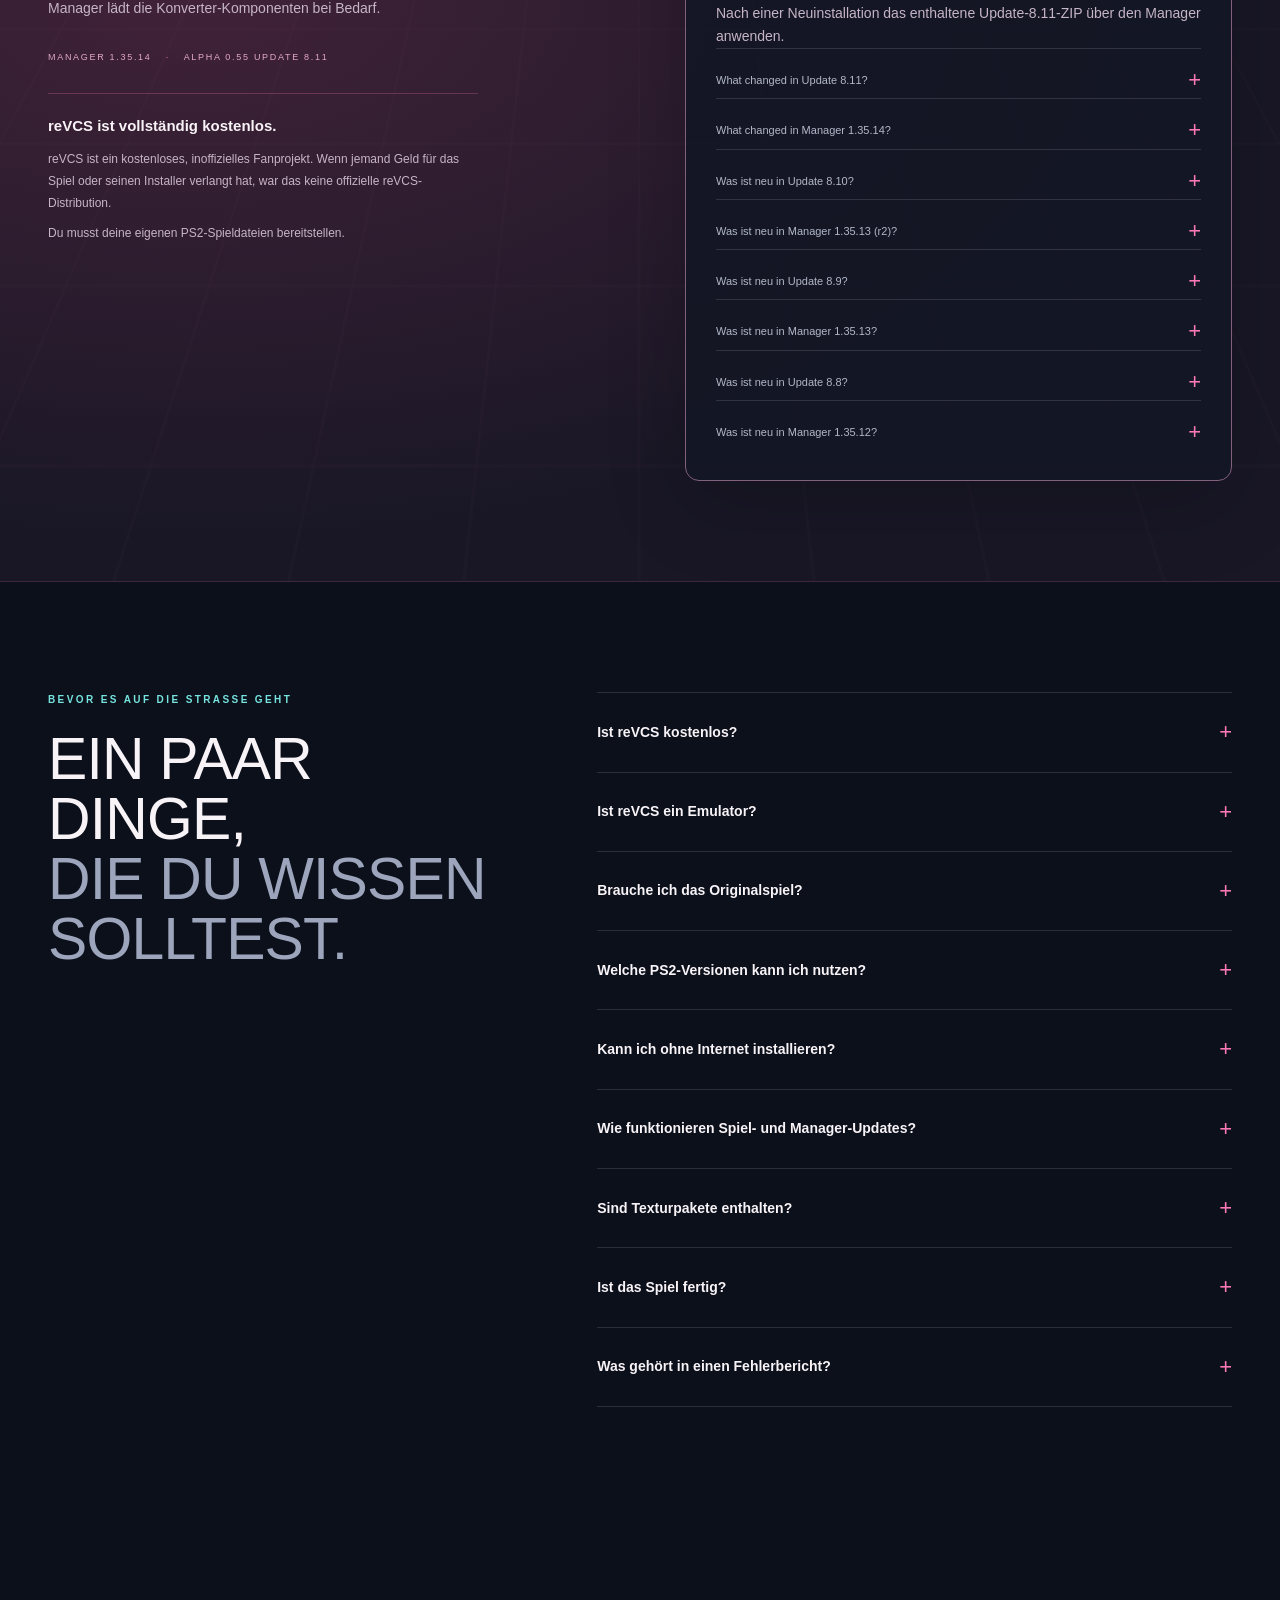
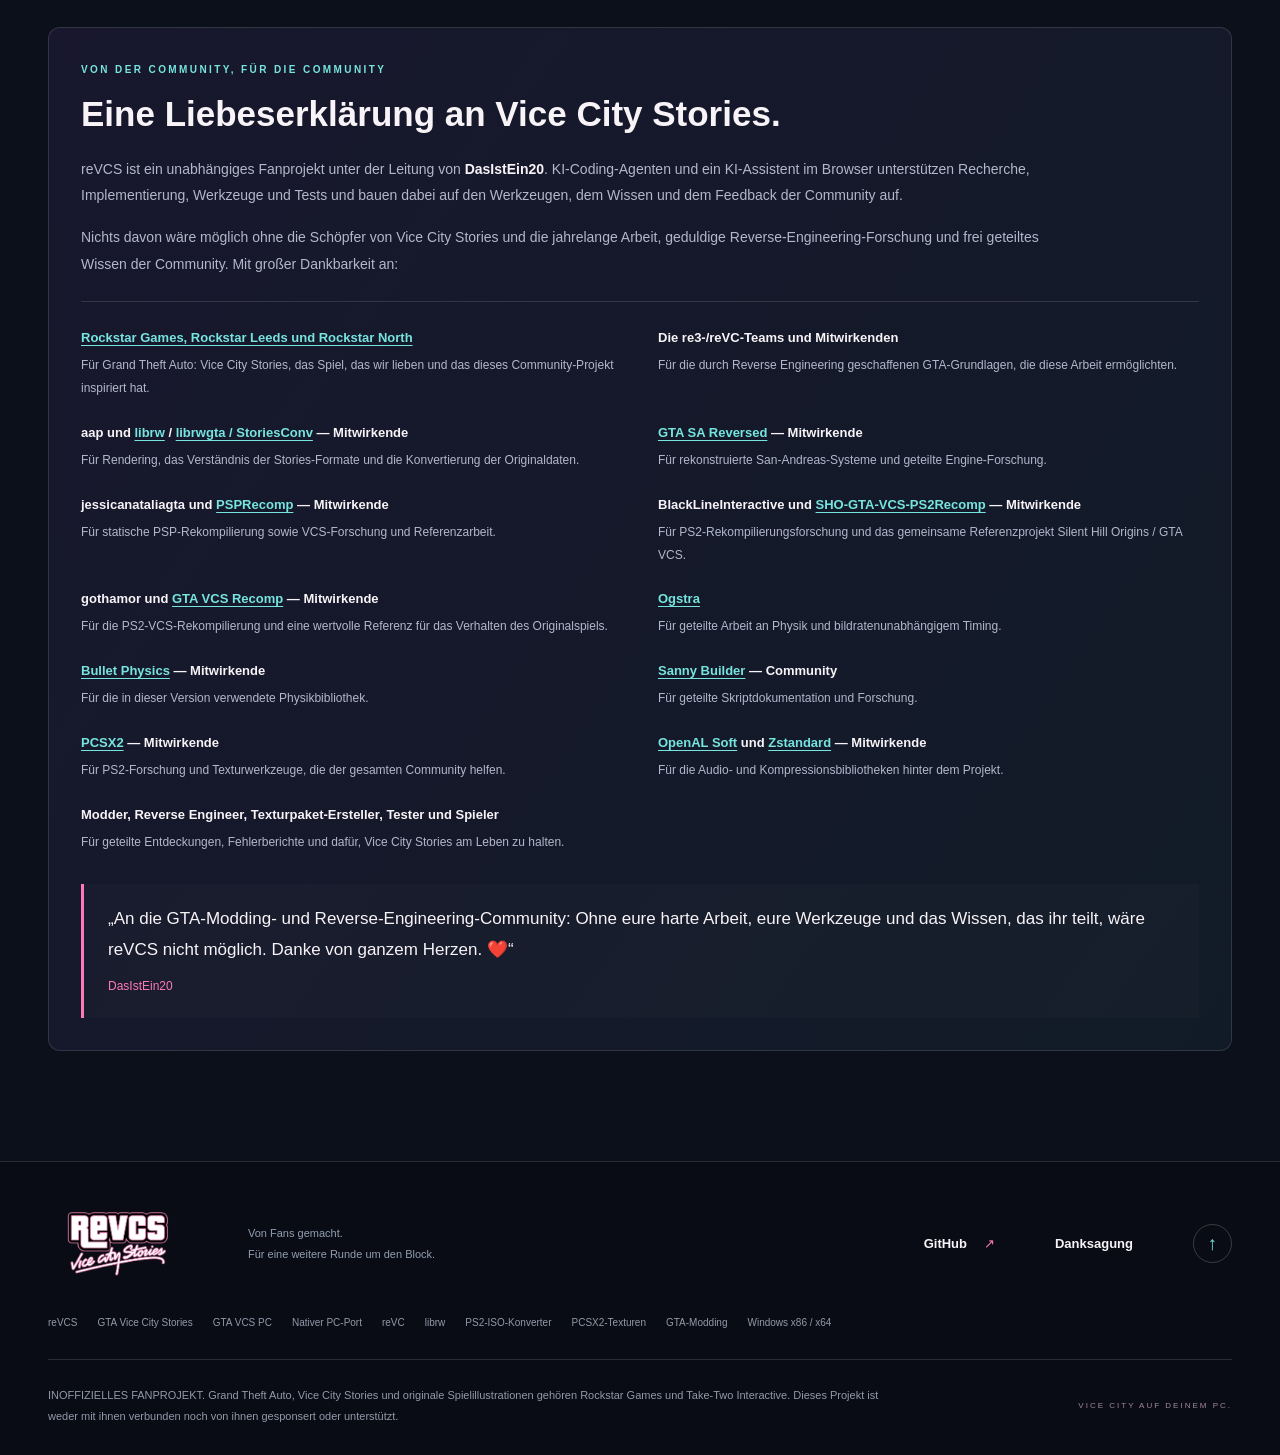
==== commit ff3f14c5: "Remove private-build heading from Pages release notes" ====
--- a/site/de/index.html
+++ b/site/de/index.html
@@ -176,7 +176,6 @@
 - Keep texture ownership in the frontend and text layout in CFont; cache five
   atlases and retain localized-text fallback when optional artwork is absent.
 
-Previously qualified private changes retained in this build:
 - Turkish language: 6888 keys, 86 mission dictionaries, six extra Unicode font
   cells, PC options/help and persistent language choice; previous fonts retained.
 - Truck restitution/command precedence, route policy and road-prop avoidance.
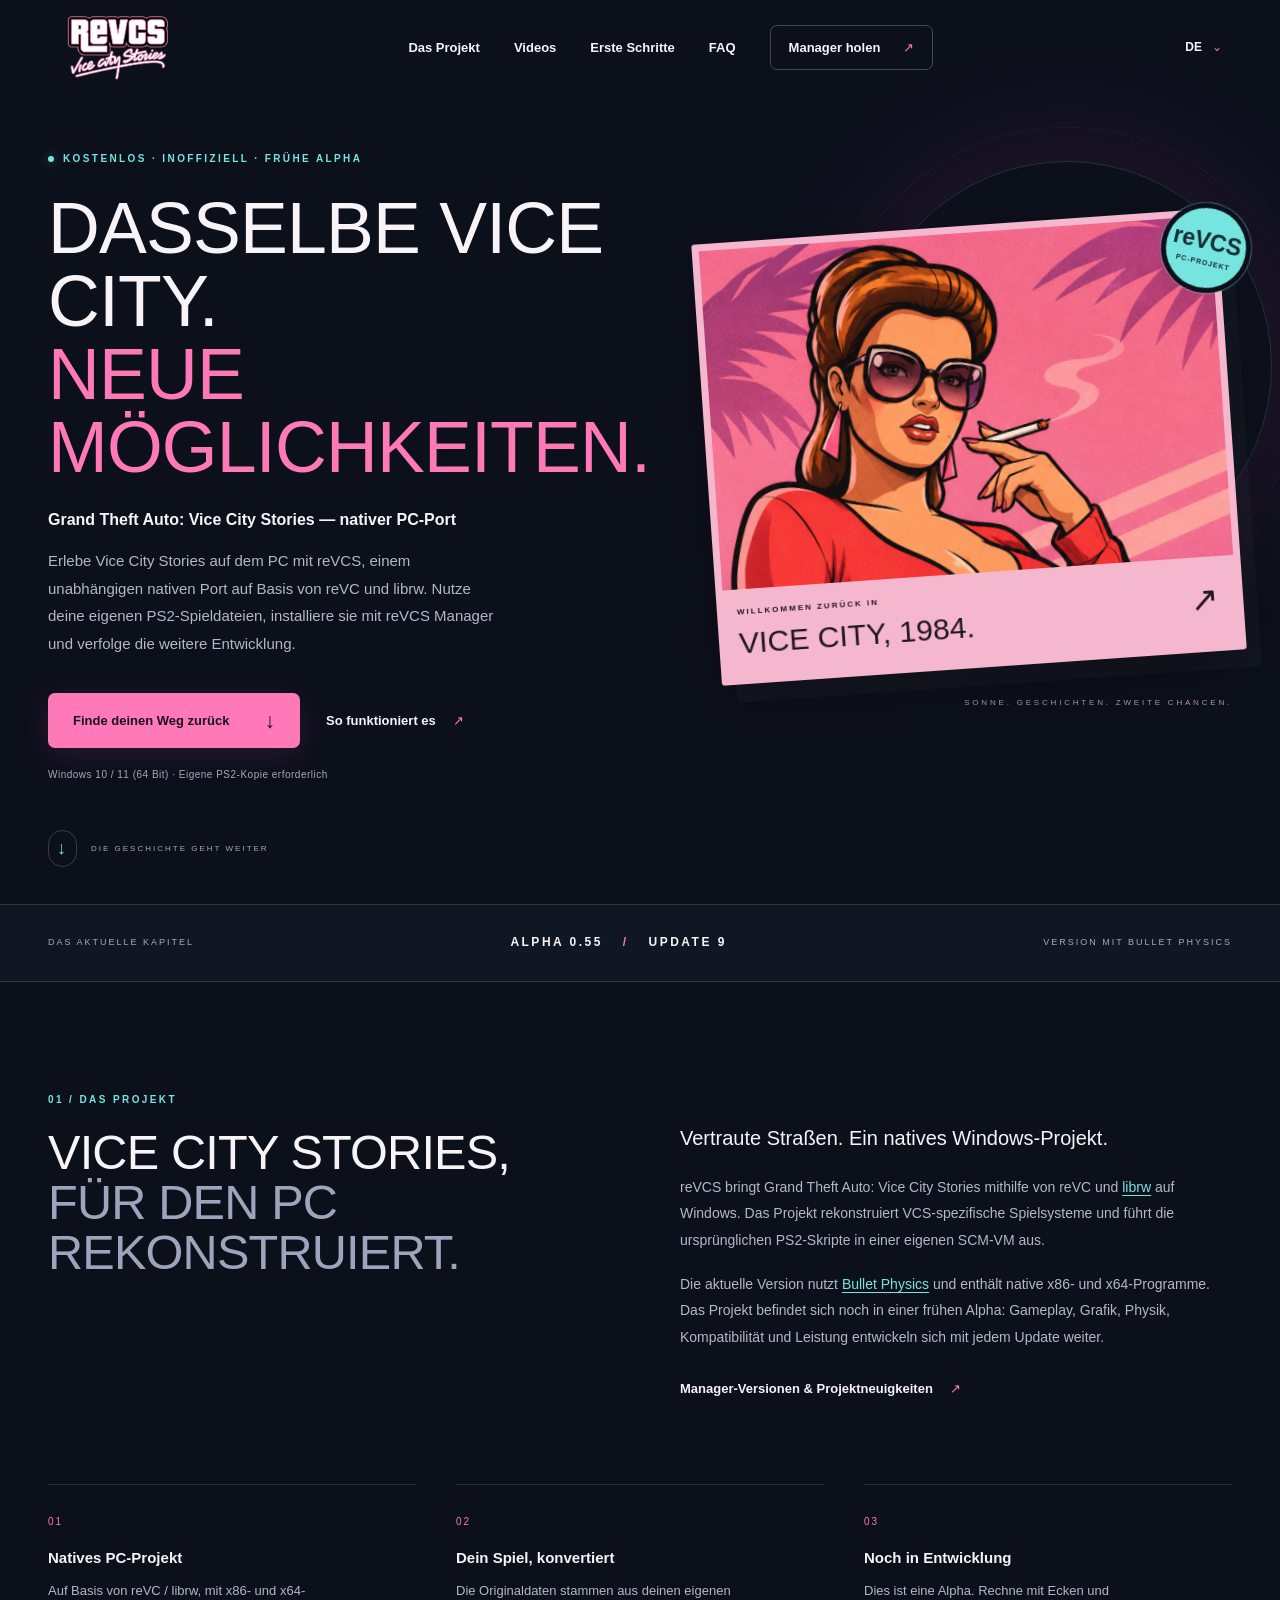
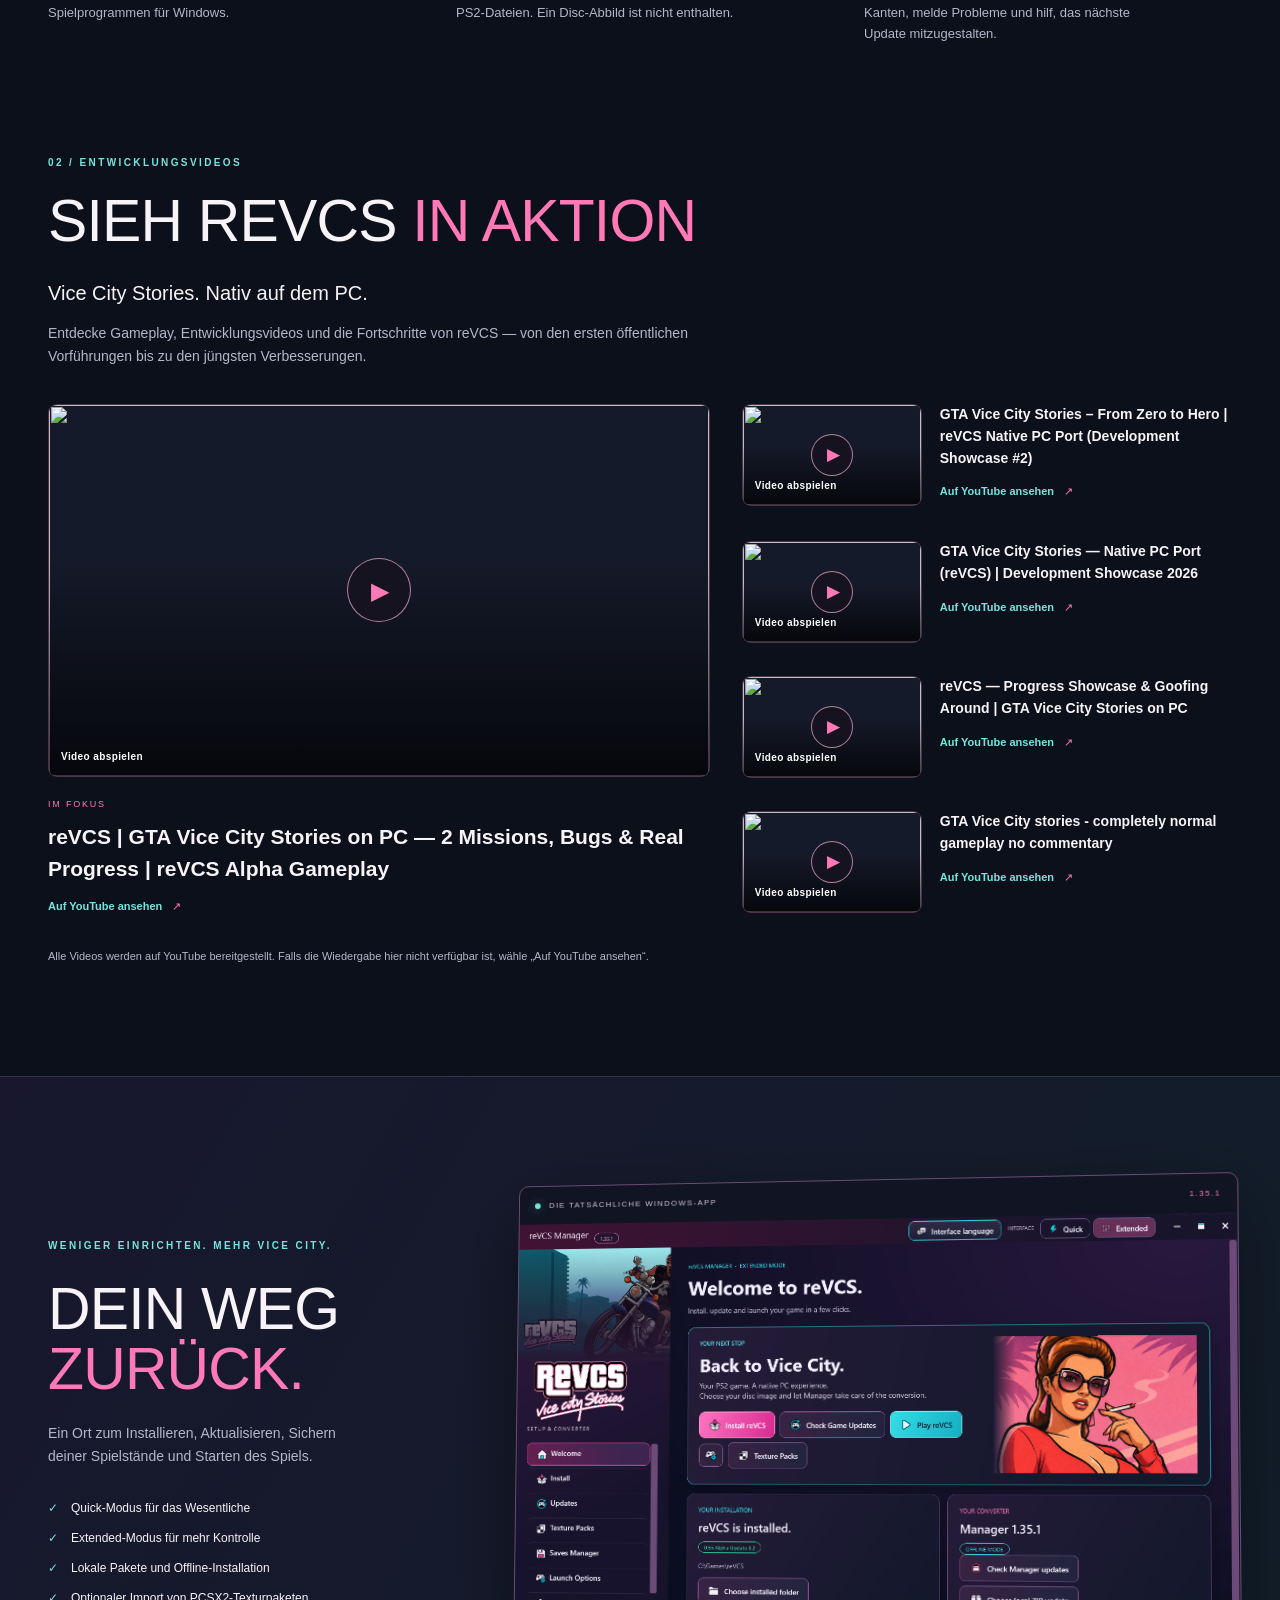
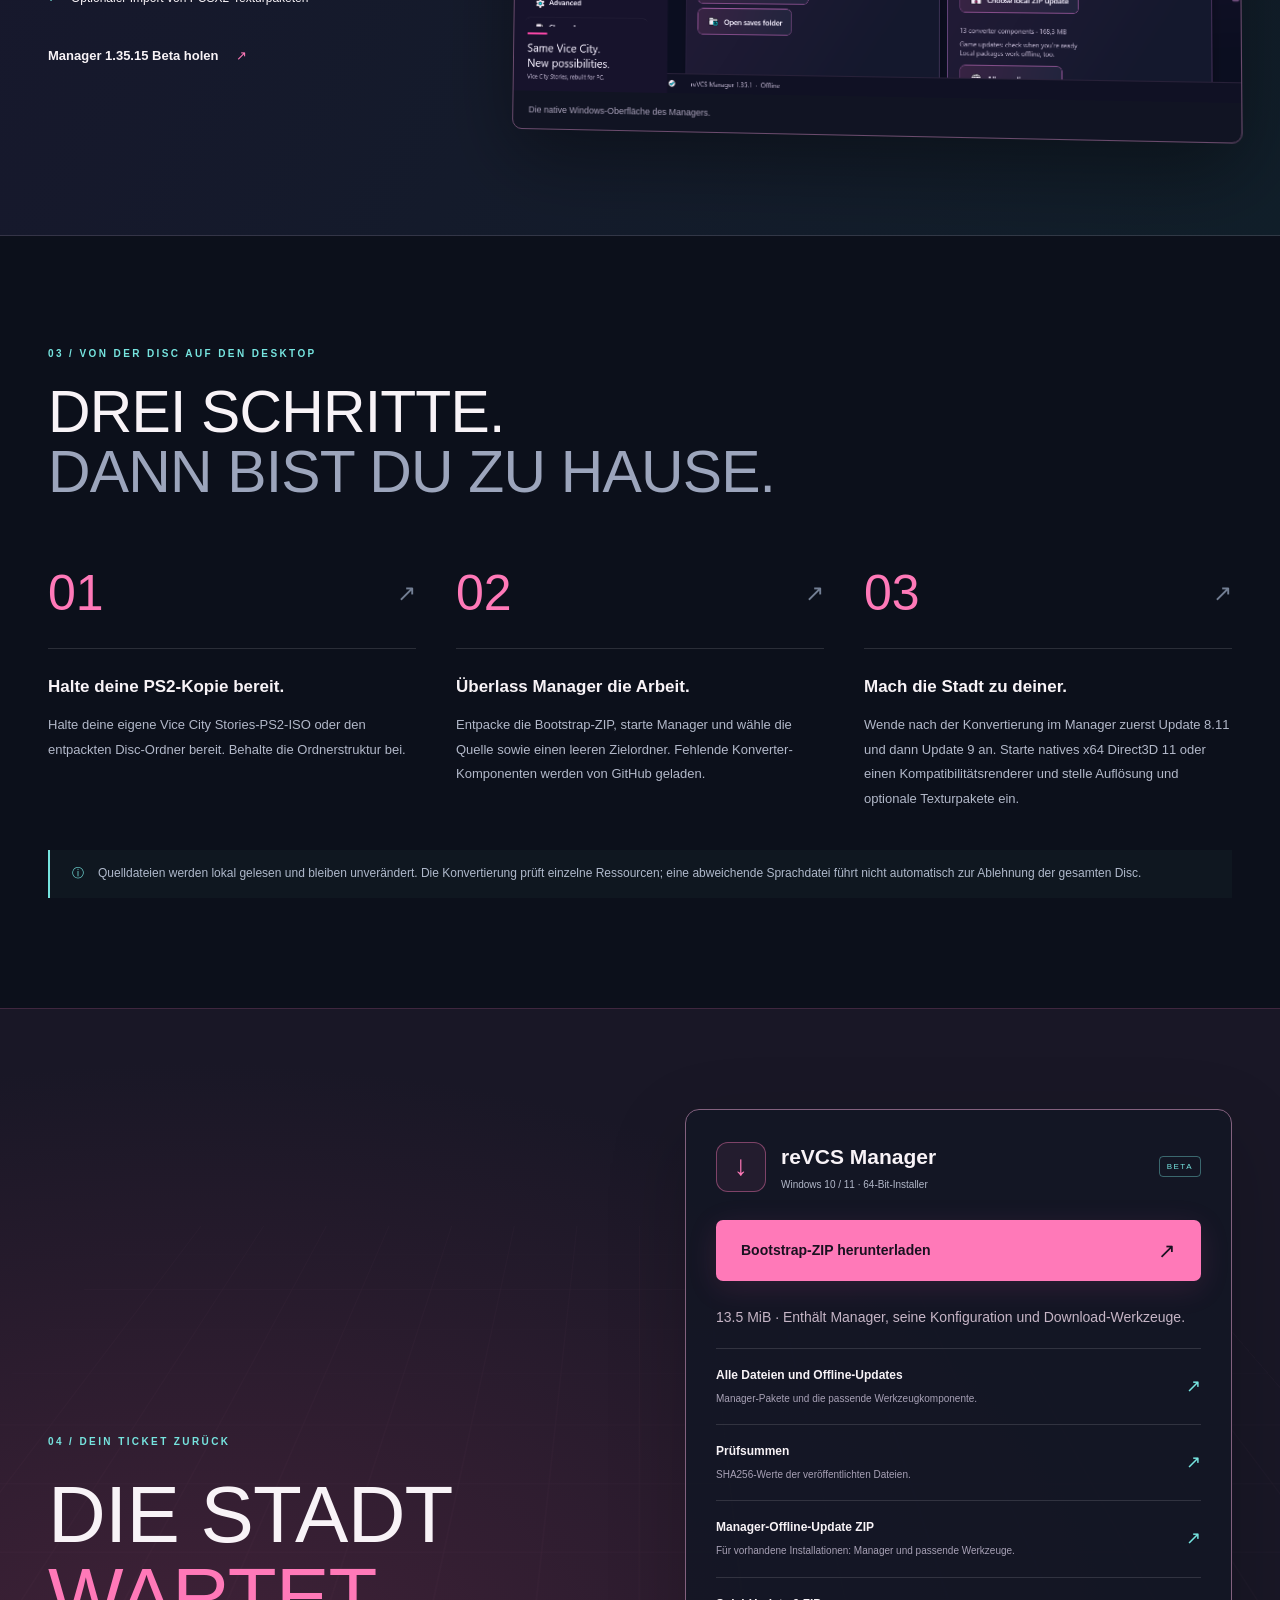
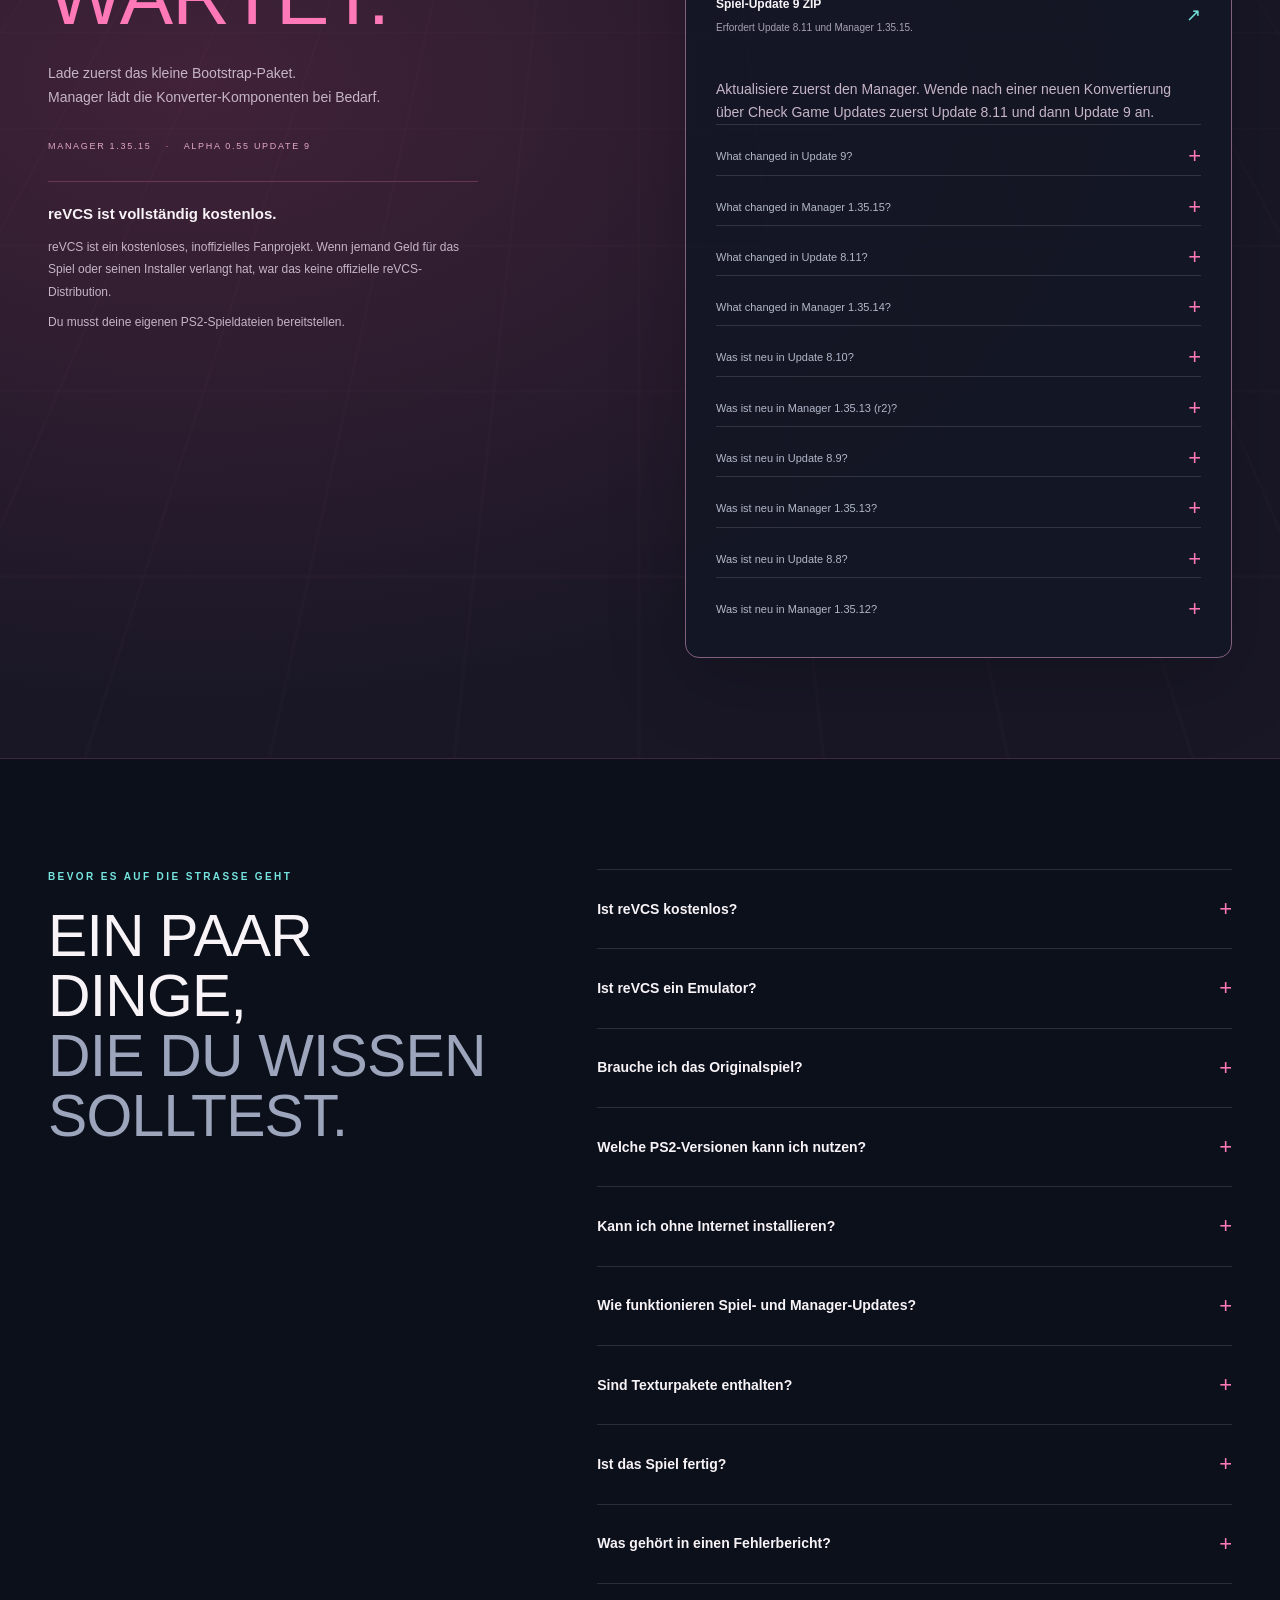
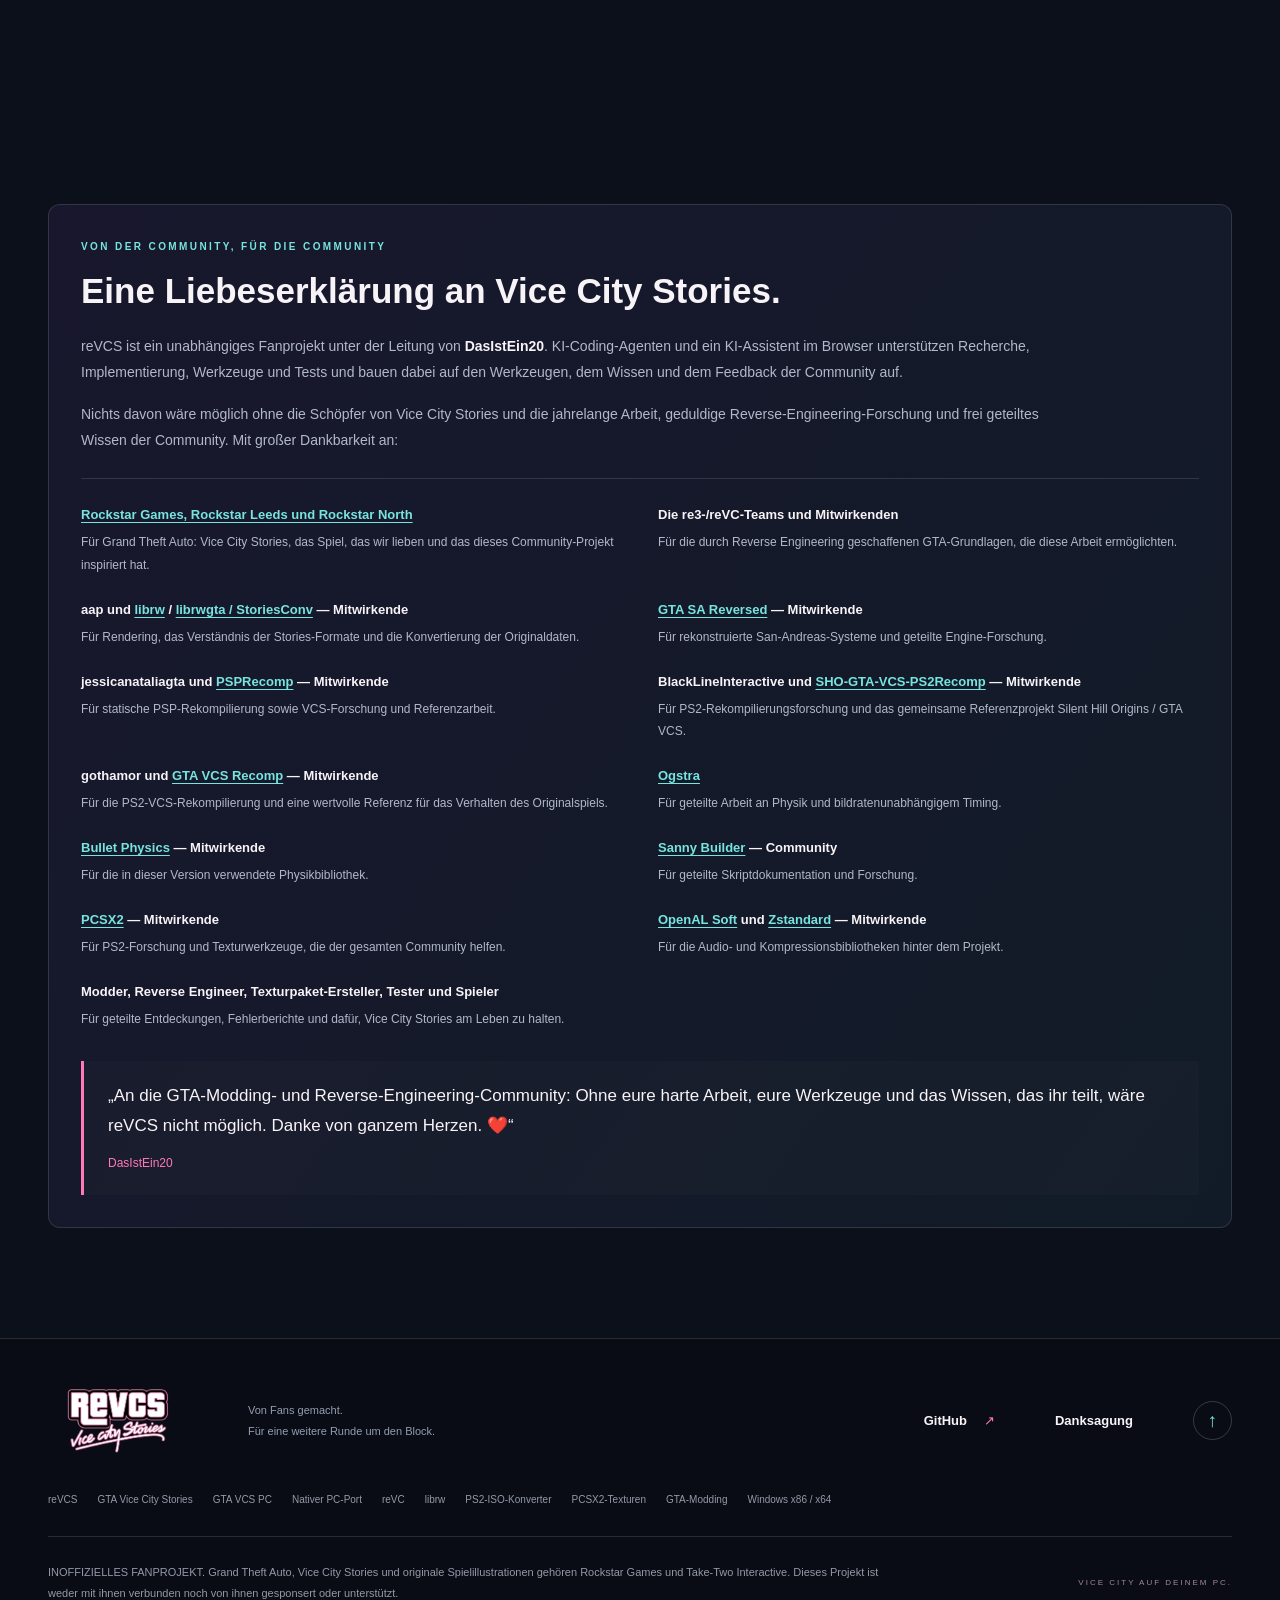
==== commit 07fdc611: "Publish Update 9 and Manager 1.35.15 with approved release notes" ====
--- a/site/de/index.html
+++ b/site/de/index.html
@@ -67,7 +67,7 @@
       </div>
       <a class="scroll-cue" href="#project"><span aria-hidden="true">↓</span> DIE GESCHICHTE GEHT WEITER</a>
     </section>
-    <div class="edition-strip"><div class="wrap"><span>DAS AKTUELLE KAPITEL</span><strong>ALPHA 0.55 <i>/</i> UPDATE 8.11</strong><span>VERSION MIT BULLET PHYSICS</span></div></div>
+    <div class="edition-strip"><div class="wrap"><span>DAS AKTUELLE KAPITEL</span><strong>ALPHA 0.55 <i>/</i> UPDATE 9</strong><span>VERSION MIT BULLET PHYSICS</span></div></div>
     <section class="section wrap project" id="project" aria-labelledby="project-title">
       <div class="section-heading reveal"><p class="eyebrow">01 / DAS PROJEKT</p><h2 id="project-title">Vice City Stories,<br><span>für den PC rekonstruiert.</span></h2></div>
       <div class="project-copy reveal"><p class="lead">Vertraute Straßen. Ein natives Windows-Projekt.</p><p>reVCS bringt Grand Theft Auto: Vice City Stories mithilfe von reVC und <a href="https://github.com/aap/librw">librw</a> auf Windows. Das Projekt rekonstruiert VCS-spezifische Spielsysteme und führt die ursprünglichen PS2-Skripte in einer eigenen SCM-VM aus.</p><p>Die aktuelle Version nutzt <a href="https://github.com/bulletphysics/bullet3">Bullet Physics</a> und enthält native x86- und x64-Programme. Das Projekt befindet sich noch in einer frühen Alpha: Gameplay, Grafik, Physik, Kompatibilität und Leistung entwickeln sich mit jedem Update weiter.</p><a class="text-link" href="https://github.com/DasIstEin20/reVCS_Installer" target="_blank" rel="noopener">Manager-Versionen &amp; Projektneuigkeiten <span aria-hidden="true">↗</span></a></div>
@@ -152,23 +152,89 @@
       <p class="video-help">Alle Videos werden auf YouTube bereitgestellt. Falls die Wiedergabe hier nicht verfügbar ist, wähle „Auf YouTube ansehen“.</p>
     </section>
     <section class="setup-section" aria-labelledby="setup-title"><div class="wrap setup-layout">
-      <div class="setup-copy reveal"><p class="eyebrow">WENIGER EINRICHTEN. MEHR VICE CITY.</p><h2 id="setup-title">Dein Weg<br><em>zurück.</em></h2><p>Ein Ort zum Installieren, Aktualisieren, Sichern deiner Spielstände und Starten des Spiels.</p><ul class="check-list"><li>Quick-Modus für das Wesentliche</li><li>Extended-Modus für mehr Kontrolle</li><li>Lokale Pakete und Offline-Installation</li><li>Optionaler Import von PCSX2-Texturpaketen</li></ul><a class="text-link" href="#download">Manager 1.35.14 Beta holen <span aria-hidden="true">↗</span></a></div>
+      <div class="setup-copy reveal"><p class="eyebrow">WENIGER EINRICHTEN. MEHR VICE CITY.</p><h2 id="setup-title">Dein Weg<br><em>zurück.</em></h2><p>Ein Ort zum Installieren, Aktualisieren, Sichern deiner Spielstände und Starten des Spiels.</p><ul class="check-list"><li>Quick-Modus für das Wesentliche</li><li>Extended-Modus für mehr Kontrolle</li><li>Lokale Pakete und Offline-Installation</li><li>Optionaler Import von PCSX2-Texturpaketen</li></ul><a class="text-link" href="#download">Manager 1.35.15 Beta holen <span aria-hidden="true">↗</span></a></div>
       <figure class="setup-preview reveal"><div class="preview-caption"><span class="status-dot" aria-hidden="true"></span> DIE TATSÄCHLICHE WINDOWS-APP <span>1.35.1</span></div><img src="../assets/setup-preview.png" alt="reVCS Manager mit Quick- und Extended-Modus, Installationssteuerung und Versionsinformationen." width="1346" height="886" loading="lazy"><figcaption>Die native Windows-Oberfläche des Managers.</figcaption></figure>
     </div></section>
     <section class="section wrap" id="how" aria-labelledby="how-title">
       <div class="section-heading reveal"><p class="eyebrow">03 / VON DER DISC AUF DEN DESKTOP</p><h2 id="how-title">Drei Schritte.<br><span>Dann bist du zu Hause.</span></h2></div>
-      <ol class="steps"><li class="reveal"><span class="step-number">01<span aria-hidden="true">↗</span></span><h3>Halte deine PS2-Kopie bereit.</h3><p>Halte deine eigene Vice City Stories-PS2-ISO oder den entpackten Disc-Ordner bereit. Behalte die Ordnerstruktur bei.</p></li><li class="reveal"><span class="step-number">02<span aria-hidden="true">↗</span></span><h3>Überlass Manager die Arbeit.</h3><p>Entpacke die Bootstrap-ZIP, starte Manager und wähle die Quelle sowie einen leeren Zielordner. Fehlende Konverter-Komponenten werden von GitHub geladen.</p></li><li class="reveal"><span class="step-number">03<span aria-hidden="true">↗</span></span><h3>Mach die Stadt zu deiner.</h3><p>Die Konvertierung installiert Update 8.11 direkt. Nutze natives x64 mit Direct3D 11 oder die x86-Kompatibilitätsversion mit Direct3D 9. Auflösung im Spiel einstellen; PCSX2-Pakete im Extended-Modus verwalten.</p></li></ol>
+      <ol class="steps"><li class="reveal"><span class="step-number">01<span aria-hidden="true">↗</span></span><h3>Halte deine PS2-Kopie bereit.</h3><p>Halte deine eigene Vice City Stories-PS2-ISO oder den entpackten Disc-Ordner bereit. Behalte die Ordnerstruktur bei.</p></li><li class="reveal"><span class="step-number">02<span aria-hidden="true">↗</span></span><h3>Überlass Manager die Arbeit.</h3><p>Entpacke die Bootstrap-ZIP, starte Manager und wähle die Quelle sowie einen leeren Zielordner. Fehlende Konverter-Komponenten werden von GitHub geladen.</p></li><li class="reveal"><span class="step-number">03<span aria-hidden="true">↗</span></span><h3>Mach die Stadt zu deiner.</h3><p>Wende nach der Konvertierung im Manager zuerst Update 8.11 und dann Update 9 an. Starte natives x64 Direct3D 11 oder einen Kompatibilitätsrenderer und stelle Auflösung und optionale Texturpakete ein.</p></li></ol>
       <p class="source-note reveal"><span aria-hidden="true">ⓘ</span> Quelldateien werden lokal gelesen und bleiben unverändert. Die Konvertierung prüft einzelne Ressourcen; eine abweichende Sprachdatei führt nicht automatisch zur Ablehnung der gesamten Disc.</p>
     </section>
     <section class="download-section" id="download" aria-labelledby="download-title"><div class="wrap download-layout">
-      <div class="reveal"><p class="eyebrow">04 / DEIN TICKET ZURÜCK</p><h2 id="download-title">Die Stadt<br><em>wartet.</em></h2><p>Lade zuerst das kleine Bootstrap-Paket.<br>Manager lädt die Konverter-Komponenten bei Bedarf.</p><p class="download-version">MANAGER 1.35.14 <span>·</span> ALPHA 0.55 UPDATE 8.11</p>
+      <div class="reveal"><p class="eyebrow">04 / DEIN TICKET ZURÜCK</p><h2 id="download-title">Die Stadt<br><em>wartet.</em></h2><p>Lade zuerst das kleine Bootstrap-Paket.<br>Manager lädt die Konverter-Komponenten bei Bedarf.</p><p class="download-version">MANAGER 1.35.15 <span>·</span> ALPHA 0.55 UPDATE 9</p>
         <aside class="free-notice" aria-label="Kostenlose Verteilung"><strong>reVCS ist vollständig kostenlos.</strong><p>reVCS ist ein kostenloses, inoffizielles Fanprojekt. Wenn jemand Geld für das Spiel oder seinen Installer verlangt hat, war das keine offizielle reVCS-Distribution.</p><p>Du musst deine eigenen PS2-Spieldateien bereitstellen.</p></aside></div>
       <div class="download-card reveal"><div class="download-card-top"><span class="download-icon" aria-hidden="true">↓</span><div><h3>reVCS Manager</h3><p>Windows 10 / 11 · 64-Bit-Installer</p></div><span class="badge">BETA</span></div>
-        <a class="button primary download-button" id="bootstrap-link" href="https://github.com/DasIstEin20/reVCS_Installer/releases/download/v1.35.14/reVCS-Manager-1.35.14-bootstrap.zip">Bootstrap-ZIP herunterladen <span aria-hidden="true">↗</span></a>
+        <a class="button primary download-button" id="bootstrap-link" href="https://github.com/DasIstEin20/reVCS_Installer/releases/download/v1.35.15/reVCS-Manager-1.35.15-bootstrap.zip">Bootstrap-ZIP herunterladen <span aria-hidden="true">↗</span></a>
         <p id="download-size" class="download-meta">Enthält Manager, seine Konfiguration und Download-Werkzeuge.</p>
-        <a class="download-row" href="https://github.com/DasIstEin20/reVCS_Installer/releases/tag/v1.35.14"><span>Alle Dateien &amp; Offline-Pakete<small>Lade die 13 BIN-Komponenten für ein vollständiges lokales Paket.</small></span><span aria-hidden="true">↗</span></a>
-        <a class="download-row" href="https://github.com/DasIstEin20/reVCS_Installer/releases/download/v1.35.14/SHA256SUMS-1.35.14.txt"><span>Prüfsummen<small>SHA256-Werte der veröffentlichten Dateien.</small></span><span aria-hidden="true">↗</span></a>
-        <a class="download-row" href="https://github.com/DasIstEin20/reVCS_Installer/releases/download/v1.35.14/reVCS-Manager-1.35.14-Full.zip"><span>Vollständiger Offline-Installer als ZIP<small>Manager und alle 13 passenden Komponenten. Eigenes PS2-ISO erforderlich.</small></span><span aria-hidden="true">↗</span></a><p class="download-help">Nach einer Neuinstallation das enthaltene Update-8.11-ZIP über den Manager anwenden.</p><details class="release-notes" lang="en"><summary>What changed in Update 8.11?</summary><pre>New in this resumed slice:
+        <a class="download-row" href="https://github.com/DasIstEin20/reVCS_Installer/releases/tag/v1.35.15"><span>Alle Dateien und Offline-Updates<small>Manager-Pakete und die passende Werkzeugkomponente.</small></span><span aria-hidden="true">↗</span></a>
+        <a class="download-row" href="https://github.com/DasIstEin20/reVCS_Installer/releases/download/v1.35.15/SHA256SUMS-1.35.15.txt"><span>Prüfsummen<small>SHA256-Werte der veröffentlichten Dateien.</small></span><span aria-hidden="true">↗</span></a>
+        <a class="download-row" href="https://github.com/DasIstEin20/reVCS_Installer/releases/download/v1.35.15/reVCS-Manager-1.35.15-CopyPaste.zip"><span>Manager-Offline-Update ZIP<small>Für vorhandene Installationen: Manager und passende Werkzeuge.</small></span><span aria-hidden="true">↗</span></a><a class="download-row" href="https://github.com/DasIstEin20/reVCS_Installer/releases/download/v0.55-update9/reVCS-Update-9-Full.zip"><span>Spiel-Update 9 ZIP<small>Erfordert Update 8.11 und Manager 1.35.15.</small></span><span aria-hidden="true">↗</span></a><p class="download-help">Aktualisiere zuerst den Manager. Wende nach einer neuen Konvertierung über Check Game Updates zuerst Update 8.11 und dann Update 9 an.</p><details class="release-notes" lang="en"><summary>What changed in Update 9?</summary><pre>reVCS 0.55 Alpha Update 9
+Changes since public Update 8.11
+
+Gameplay and vehicle behaviour
+- Improved NPC driving, traffic avoidance and recovery from blocked routes.
+- Improved vehicle steering, stopping behaviour and navigation, including boats.
+- Restored additional original VCS vehicle behaviour and wet-surface handling.
+- Corrected vehicle repair and protection cheats.
+- Improved unarmed combat, attack animations, footwork and hit reactions.
+- Improved weapon aiming, target selection and crosshair behaviour.
+
+HUD, map and interface
+- Reworked the HUD and added adjustable HUD scaling in reVCS Extras.
+- Improved health, armour, oxygen, wanted stars and ammunition displays.
+- Improved radar markers, GPS waypoints and pause-map navigation.
+- Added an optional map highlight for businesses under attack.
+- Restored the Domestobot camera and radar behaviour.
+- Improved menu navigation, statistics, fonts and interface artwork.
+
+Saves and controls
+- Added quicksave and quickload with customisable F5/F9 shortcuts.
+- Improved Continue and Load Game behaviour, including quicksave support.
+- Added the option to load the last quicksave after death or arrest.
+- Corrected time advancement when saving at safehouses.
+
+Audio and localisation
+- Added custom music selection for the main menu, loading screens and pause menu, including User Tracks.
+- Added Persian localisation and improved text rendering.
+- Added Vice City Stories trivia to loading screens.
+
+Graphics and effects
+- Improved HD texture-pack support and texture handling.
+- Restored additional blood, dirt, sand and water effects.
+- Improved headlights, shadows and motion blur.
+- Improved startup and initial cutscene loading.
+
+Settings and diagnostics
+- Consolidated game settings and input bindings into revcs.set.
+- Improved crash reporting and added compressed debug logs with system information.
+- Added automatic report rotation and privacy improvements. Reports are not uploaded automatically.
+- Added verification method.
+
+Release information
+- Updated Direct3D 9 and Direct3D 11 builds for x86 and x64. Direct3D 11 remains the default.
+- Requires Update 8.11 and reVCS Manager 1.35.15.
+- Game settings will be reset to defaults. Existing saves and progress are unaffected.
+- Original game resources are not included in this update.
+- Some vehicle physics, shadow and texture replacement issues remain. Experimental vehicle physics options remain opt-in.
+
+Persian localisation credits: Caspian Game, ChaKmePosHe and Mr.Security. PS2 and desktop adaptation by the reVCS project.
+</pre></details><details class="release-notes" lang="en"><summary>What changed in Manager 1.35.15?</summary><pre>reVCS Manager 1.35.15
+Changes since public Manager 1.35.14
+
+- Added Persian localisation support.
+- Updated the settings editor to support the new revcs.set format.
+- Improved EU/US save compatibility detection and related messages.
+- Added music selection for the main menu, loading screens and pause menu.
+- Improved texture-pack compatibility, preparation and resource handling.
+- Expanded Vice City and PCSX2 texture replacement support.
+- Improved installation and update handling while preserving selected languages and texture packs.
+- Improved progress reporting and installation workflow.
+- Added crash and debug report management and cleanup.
+- Updated crash reporting and debug logging options.
+- Updated the accompanying tools to version 1.35.15.
+- Added support for the Update 9 installation path, retaining the existing Update 8.10 to 8.11 upgrade path.
+- Added verification method.
+</pre></details><details class="release-notes" lang="en"><summary>What changed in Update 8.11?</summary><pre>New in this resumed slice:
 - Preserve Farewell to Arms attached gunner camera/state through control resets
   and target-button input; use the existing large centered first-person sight.
 - Add the supplied PC/XInput control glyphs for configured bindings, live help
@@ -197,7 +263,7 @@
       <details><summary>Kann ich ohne Internet installieren?</summary><p>Ja. Lade alle 13 BIN-Komponenten, die Bootstrap-ZIP und version.xml aus derselben Version. Entpacke die ZIP und lege die BIN-Dateien neben Manager ab. Aktiviere den Offline-Modus und wähle deine lokale PS2-Quelle.</p></details>
       <details><summary>Wie funktionieren Spiel- und Manager-Updates?</summary><p>Manager prüft beim Start auf Updates und bietet eigene Updates zuerst an. Download und Installation erfordern eine Bestätigung. Manuelle Prüfungen sind über Welcome → Check Game Updates oder Check Manager Updates möglich. Unter Extended → Advanced lassen sich Startprüfungen deaktivieren; Offline-Pakete bleiben verfügbar.</p></details>
       <details><summary>Sind Texturpakete enthalten?</summary><p>Nein. Optionale PCSX2-Ersatztexturen stellt der Nutzer selbst bereit. Wähle dein kompatibles ZIP- oder 7z-Paket im Extended-Modus.</p></details>
-      <details><summary>Ist das Spiel fertig?</summary><p>Nein. reVCS ist ein aktiv entwickeltes Alpha-Fanprojekt mit bekannten Einschränkungen und laufenden Community-Tests. Manager 1.35.14 verbessert Installer und Updater; Spiel-Update 8.11 ist separat verfügbar.</p></details>
+      <details><summary>Ist das Spiel fertig?</summary><p>Nein. reVCS ist ein aktiv entwickeltes Alpha-Fanprojekt mit bekannten Einschränkungen und laufenden Community-Tests. Manager 1.35.15 verbessert Installer und Updater; Spiel-Update 9 ist separat verfügbar.</p></details>
       <details><summary>Was gehört in einen Fehlerbericht?</summary><p>Beschreibe die Schritte, Spiel- und Manager-Version, Disc-Ausgabe und das erwartete Ergebnis. Füge das relevante Log und bei Bedarf eine kurze Aufnahme hinzu. Entferne persönliche Daten aus den Logs.</p><a class="text-link" href="https://github.com/DasIstEin20/reVCS_Installer/issues">Installer-Problem melden <span aria-hidden="true">↗</span></a></details>
     </div></section>
     <section class="section wrap credits-section" id="community" aria-labelledby="community-title">
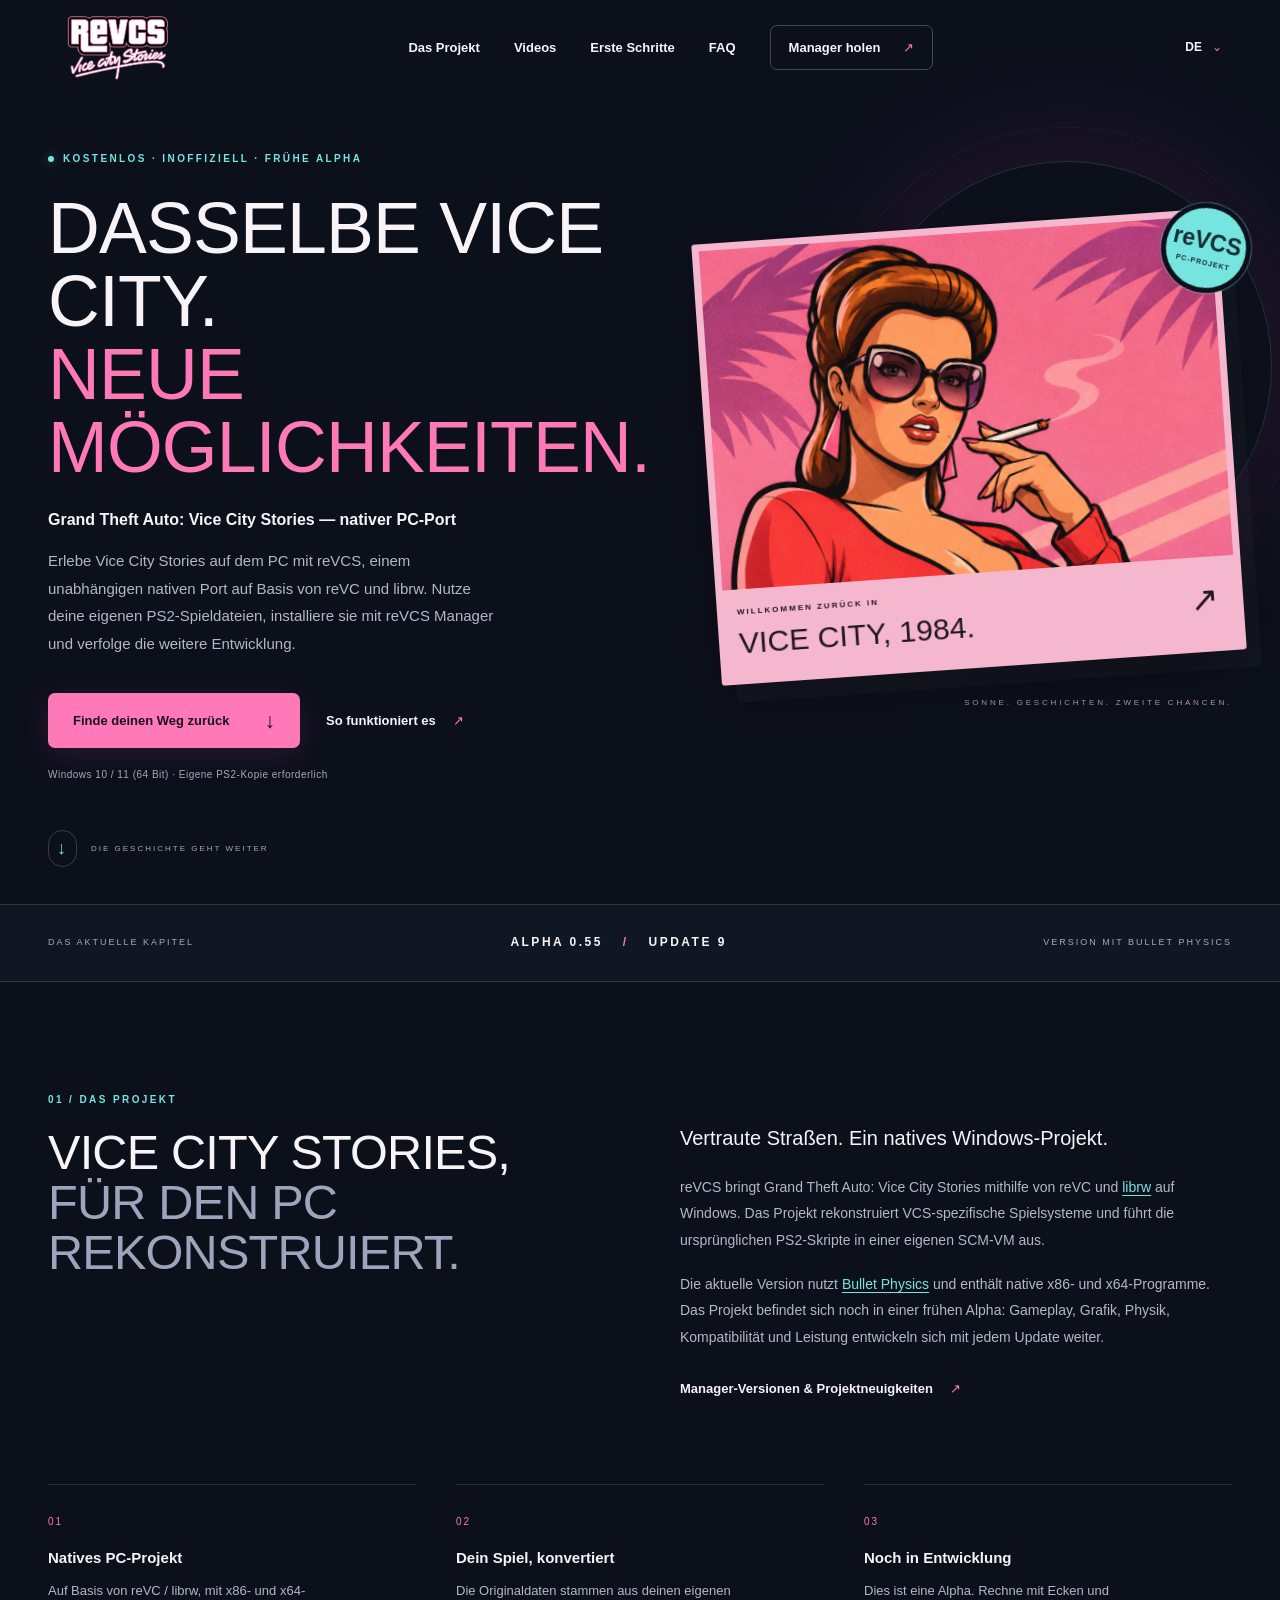
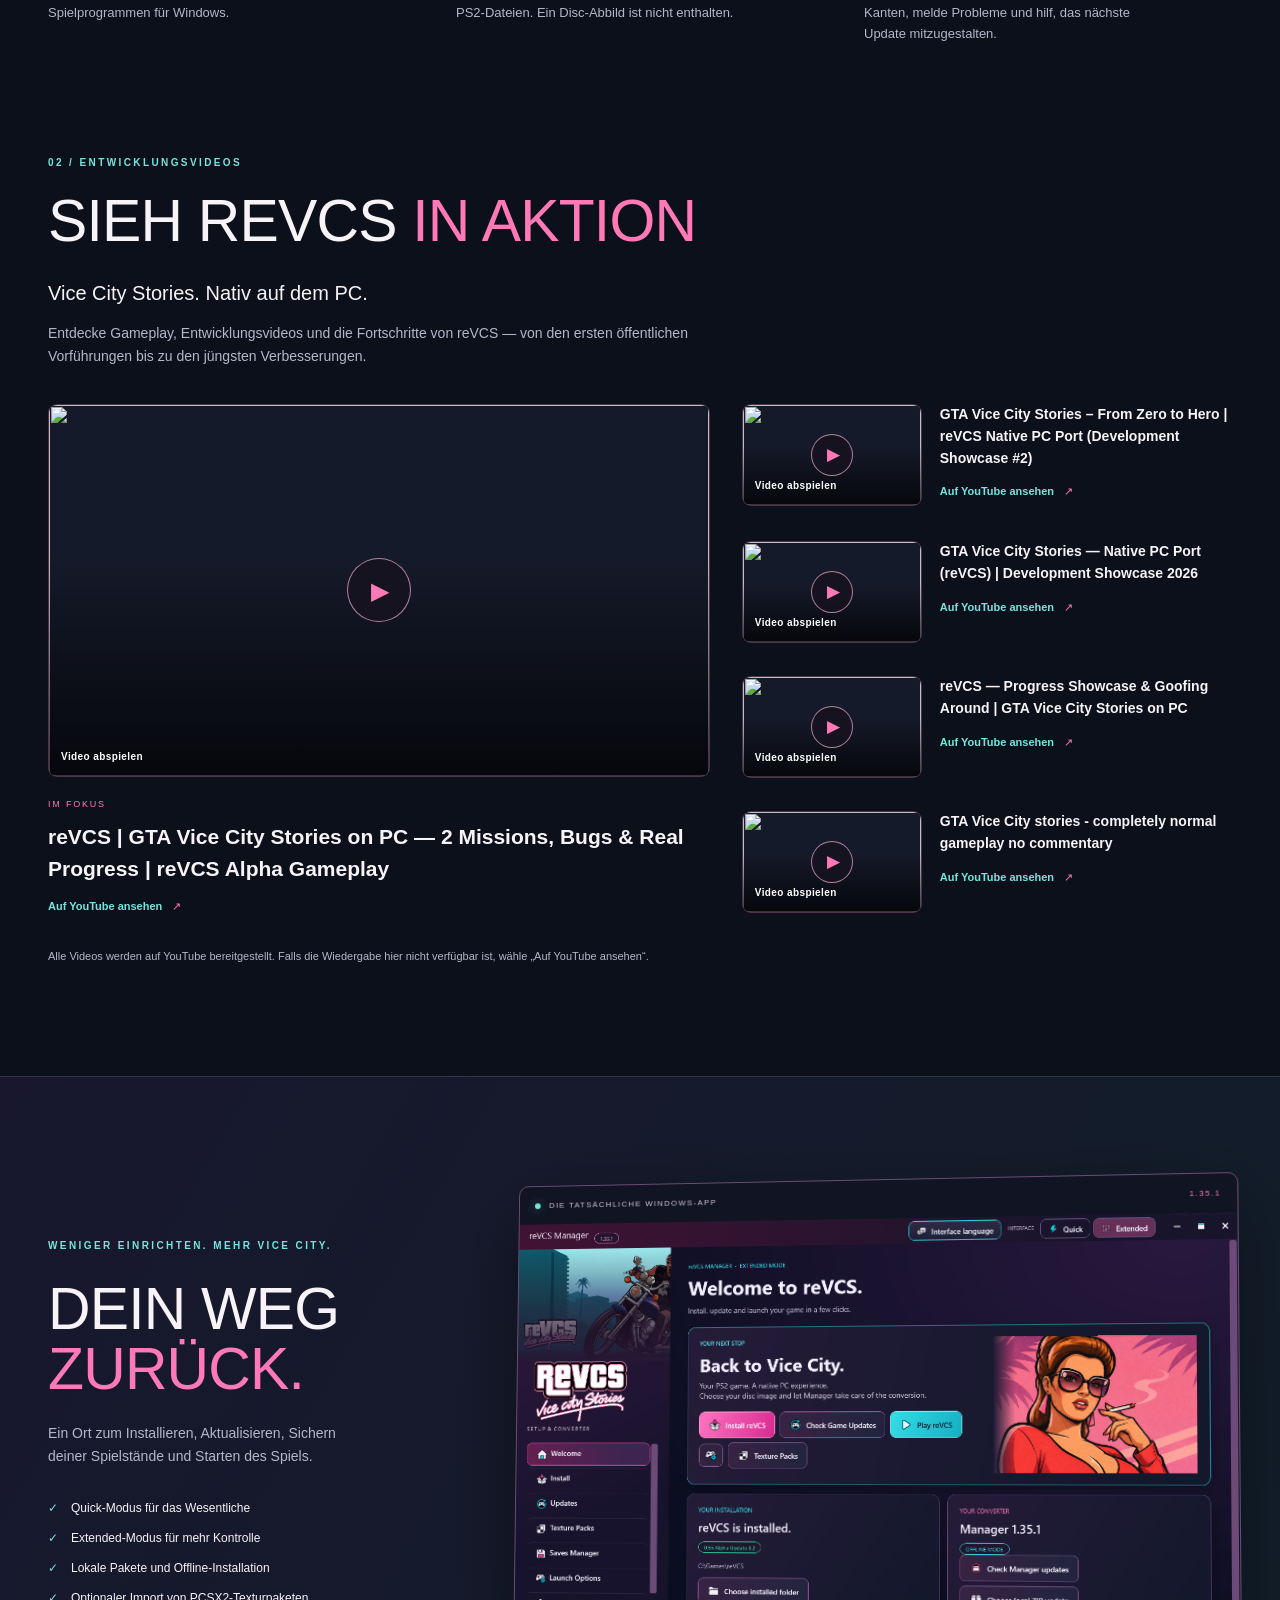
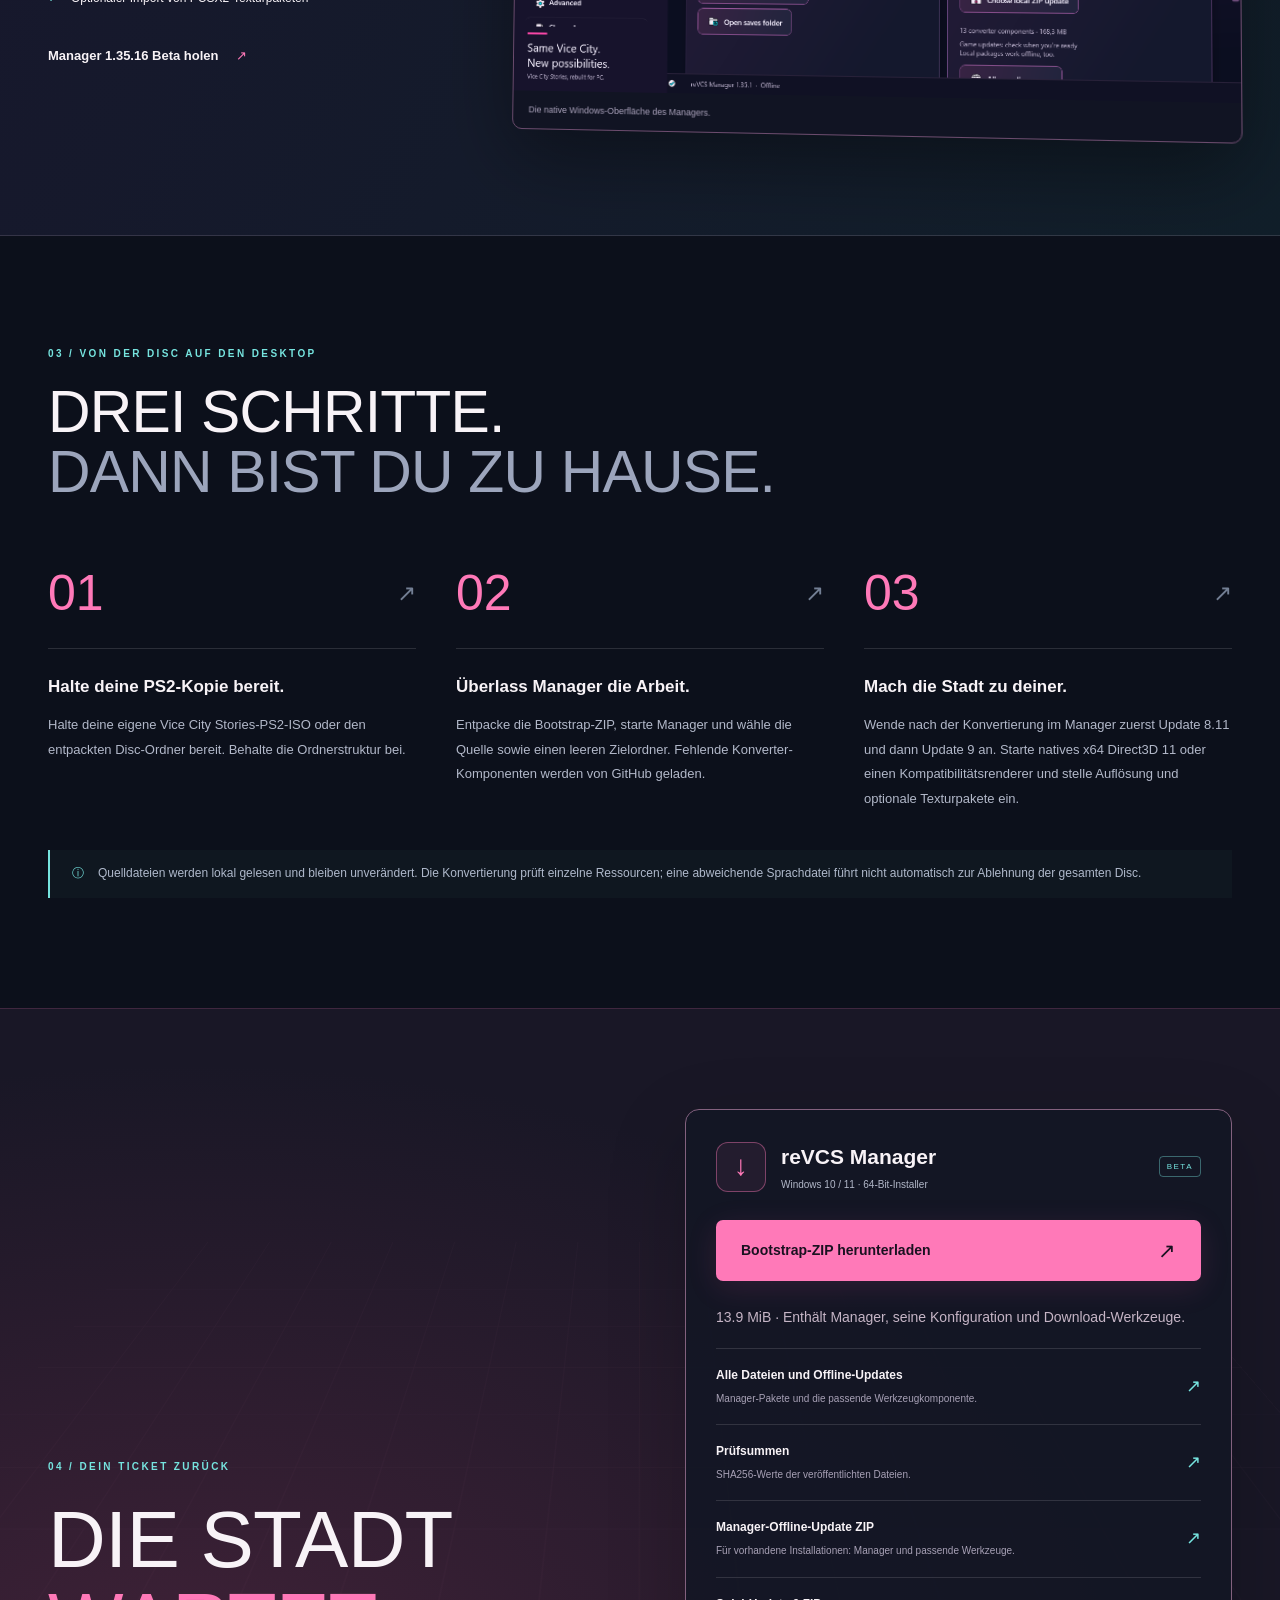
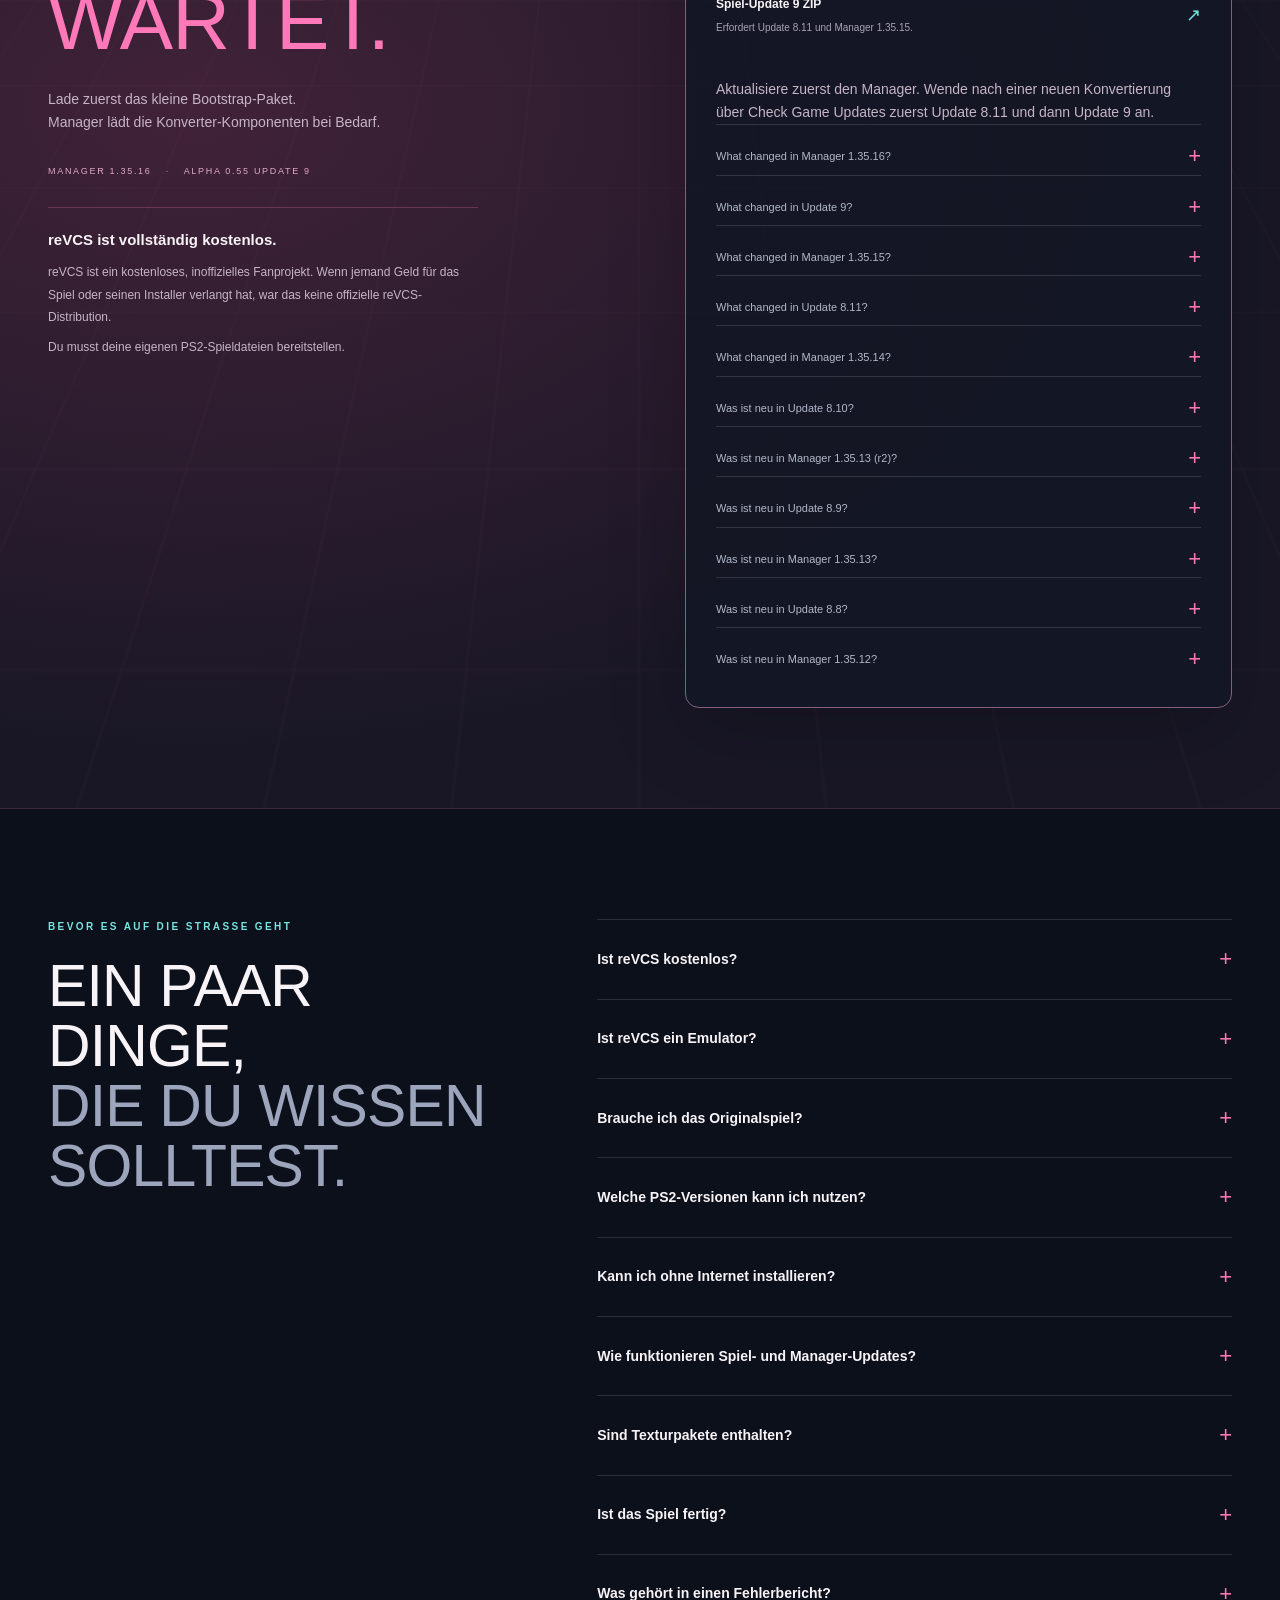
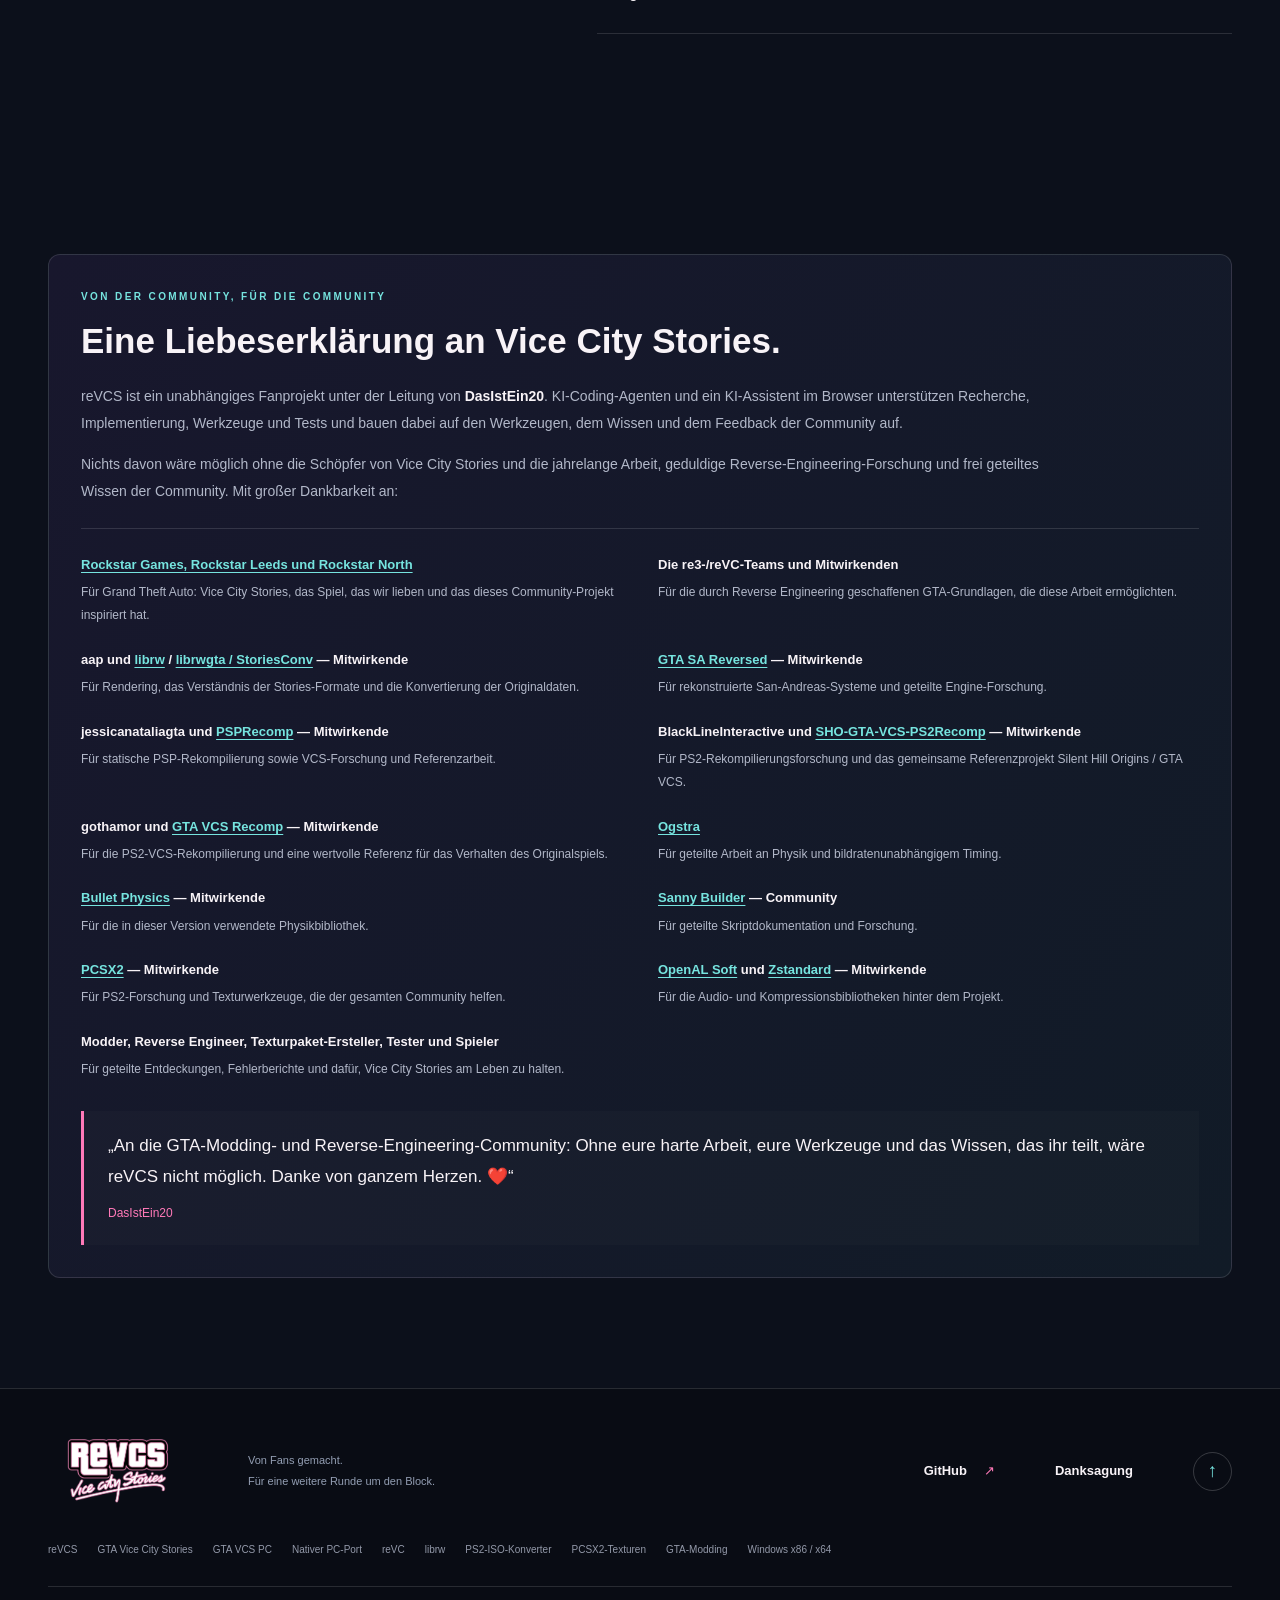
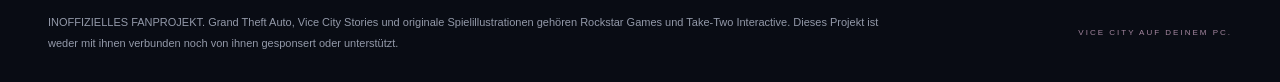
==== commit a7d54238: "Publish Manager 1.35.16 and refresh Pages downloads" ====
--- a/site/de/index.html
+++ b/site/de/index.html
@@ -152,7 +152,7 @@
       <p class="video-help">Alle Videos werden auf YouTube bereitgestellt. Falls die Wiedergabe hier nicht verfügbar ist, wähle „Auf YouTube ansehen“.</p>
     </section>
     <section class="setup-section" aria-labelledby="setup-title"><div class="wrap setup-layout">
-      <div class="setup-copy reveal"><p class="eyebrow">WENIGER EINRICHTEN. MEHR VICE CITY.</p><h2 id="setup-title">Dein Weg<br><em>zurück.</em></h2><p>Ein Ort zum Installieren, Aktualisieren, Sichern deiner Spielstände und Starten des Spiels.</p><ul class="check-list"><li>Quick-Modus für das Wesentliche</li><li>Extended-Modus für mehr Kontrolle</li><li>Lokale Pakete und Offline-Installation</li><li>Optionaler Import von PCSX2-Texturpaketen</li></ul><a class="text-link" href="#download">Manager 1.35.15 Beta holen <span aria-hidden="true">↗</span></a></div>
+      <div class="setup-copy reveal"><p class="eyebrow">WENIGER EINRICHTEN. MEHR VICE CITY.</p><h2 id="setup-title">Dein Weg<br><em>zurück.</em></h2><p>Ein Ort zum Installieren, Aktualisieren, Sichern deiner Spielstände und Starten des Spiels.</p><ul class="check-list"><li>Quick-Modus für das Wesentliche</li><li>Extended-Modus für mehr Kontrolle</li><li>Lokale Pakete und Offline-Installation</li><li>Optionaler Import von PCSX2-Texturpaketen</li></ul><a class="text-link" href="#download">Manager 1.35.16 Beta holen <span aria-hidden="true">↗</span></a></div>
       <figure class="setup-preview reveal"><div class="preview-caption"><span class="status-dot" aria-hidden="true"></span> DIE TATSÄCHLICHE WINDOWS-APP <span>1.35.1</span></div><img src="../assets/setup-preview.png" alt="reVCS Manager mit Quick- und Extended-Modus, Installationssteuerung und Versionsinformationen." width="1346" height="886" loading="lazy"><figcaption>Die native Windows-Oberfläche des Managers.</figcaption></figure>
     </div></section>
     <section class="section wrap" id="how" aria-labelledby="how-title">
@@ -161,14 +161,30 @@
       <p class="source-note reveal"><span aria-hidden="true">ⓘ</span> Quelldateien werden lokal gelesen und bleiben unverändert. Die Konvertierung prüft einzelne Ressourcen; eine abweichende Sprachdatei führt nicht automatisch zur Ablehnung der gesamten Disc.</p>
     </section>
     <section class="download-section" id="download" aria-labelledby="download-title"><div class="wrap download-layout">
-      <div class="reveal"><p class="eyebrow">04 / DEIN TICKET ZURÜCK</p><h2 id="download-title">Die Stadt<br><em>wartet.</em></h2><p>Lade zuerst das kleine Bootstrap-Paket.<br>Manager lädt die Konverter-Komponenten bei Bedarf.</p><p class="download-version">MANAGER 1.35.15 <span>·</span> ALPHA 0.55 UPDATE 9</p>
+      <div class="reveal"><p class="eyebrow">04 / DEIN TICKET ZURÜCK</p><h2 id="download-title">Die Stadt<br><em>wartet.</em></h2><p>Lade zuerst das kleine Bootstrap-Paket.<br>Manager lädt die Konverter-Komponenten bei Bedarf.</p><p class="download-version">MANAGER 1.35.16 <span>·</span> ALPHA 0.55 UPDATE 9</p>
         <aside class="free-notice" aria-label="Kostenlose Verteilung"><strong>reVCS ist vollständig kostenlos.</strong><p>reVCS ist ein kostenloses, inoffizielles Fanprojekt. Wenn jemand Geld für das Spiel oder seinen Installer verlangt hat, war das keine offizielle reVCS-Distribution.</p><p>Du musst deine eigenen PS2-Spieldateien bereitstellen.</p></aside></div>
       <div class="download-card reveal"><div class="download-card-top"><span class="download-icon" aria-hidden="true">↓</span><div><h3>reVCS Manager</h3><p>Windows 10 / 11 · 64-Bit-Installer</p></div><span class="badge">BETA</span></div>
-        <a class="button primary download-button" id="bootstrap-link" href="https://github.com/DasIstEin20/reVCS_Installer/releases/download/v1.35.15/reVCS-Manager-1.35.15-bootstrap.zip">Bootstrap-ZIP herunterladen <span aria-hidden="true">↗</span></a>
+        <a class="button primary download-button" id="bootstrap-link" href="https://github.com/DasIstEin20/reVCS_Installer/releases/download/v1.35.16/reVCS-Manager-1.35.16-bootstrap.zip">Bootstrap-ZIP herunterladen <span aria-hidden="true">↗</span></a>
         <p id="download-size" class="download-meta">Enthält Manager, seine Konfiguration und Download-Werkzeuge.</p>
-        <a class="download-row" href="https://github.com/DasIstEin20/reVCS_Installer/releases/tag/v1.35.15"><span>Alle Dateien und Offline-Updates<small>Manager-Pakete und die passende Werkzeugkomponente.</small></span><span aria-hidden="true">↗</span></a>
-        <a class="download-row" href="https://github.com/DasIstEin20/reVCS_Installer/releases/download/v1.35.15/SHA256SUMS-1.35.15.txt"><span>Prüfsummen<small>SHA256-Werte der veröffentlichten Dateien.</small></span><span aria-hidden="true">↗</span></a>
-        <a class="download-row" href="https://github.com/DasIstEin20/reVCS_Installer/releases/download/v1.35.15/reVCS-Manager-1.35.15-CopyPaste.zip"><span>Manager-Offline-Update ZIP<small>Für vorhandene Installationen: Manager und passende Werkzeuge.</small></span><span aria-hidden="true">↗</span></a><a class="download-row" href="https://github.com/DasIstEin20/reVCS_Installer/releases/download/v0.55-update9/reVCS-Update-9-Full.zip"><span>Spiel-Update 9 ZIP<small>Erfordert Update 8.11 und Manager 1.35.15.</small></span><span aria-hidden="true">↗</span></a><p class="download-help">Aktualisiere zuerst den Manager. Wende nach einer neuen Konvertierung über Check Game Updates zuerst Update 8.11 und dann Update 9 an.</p><details class="release-notes" lang="en"><summary>What changed in Update 9?</summary><pre>reVCS 0.55 Alpha Update 9
+        <a class="download-row" href="https://github.com/DasIstEin20/reVCS_Installer/releases/tag/v1.35.16"><span>Alle Dateien und Offline-Updates<small>Manager-Pakete und die passende Werkzeugkomponente.</small></span><span aria-hidden="true">↗</span></a>
+        <a class="download-row" href="https://github.com/DasIstEin20/reVCS_Installer/releases/download/v1.35.16/SHA256SUMS-1.35.16.txt"><span>Prüfsummen<small>SHA256-Werte der veröffentlichten Dateien.</small></span><span aria-hidden="true">↗</span></a>
+        <a class="download-row" href="https://github.com/DasIstEin20/reVCS_Installer/releases/download/v1.35.16/reVCS-Manager-1.35.16-CopyPaste.zip"><span>Manager-Offline-Update ZIP<small>Für vorhandene Installationen: Manager und passende Werkzeuge.</small></span><span aria-hidden="true">↗</span></a><a class="download-row" href="https://github.com/DasIstEin20/reVCS_Installer/releases/download/v0.55-update9/reVCS-Update-9-Full.zip"><span>Spiel-Update 9 ZIP<small>Erfordert Update 8.11 und Manager 1.35.15.</small></span><span aria-hidden="true">↗</span></a><p class="download-help">Aktualisiere zuerst den Manager. Wende nach einer neuen Konvertierung über Check Game Updates zuerst Update 8.11 und dann Update 9 an.</p><details class="release-notes" lang="en"><summary>What changed in Manager 1.35.16?</summary><pre>reVCS Manager 1.35.16
+Changes since public Manager 1.35.15
+
+- Added PS2 save import for raw, PSU, CBS, MAX, NPO, PSV and ZIP files, including slot selection for containers holding multiple saves.
+- Added raw PS2 save export for compatible PCSX2 folder memory cards.
+- Expanded installation verification and selective repair of missing or modified managed files.
+- Added embedded repair metadata as a fallback for supported installations with missing or unreadable manifests.
+- Fixed update failures affecting certain older installations.
+- Prevented optional language-file issues from blocking game updates while preserving custom translations.
+- Added installation and update failure reports, with a Show logs button that opens their diagnostic ZIP location.
+- Improved verified download-cache reuse and cache-status messages.
+- Improved cleanup of obsolete managed files and introduced stable update-document filenames.
+- Corrected architecture and graphics-backend selection to reflect installed variants.
+- Unified launch controls into one Play reVCS action that preserves the selected architecture, backend and custom arguments.
+- Improved dashboard button layouts and added an overlapping launch-options shortcut to Play reVCS.
+- Updated the accompanying Tools component.
+</pre></details><details class="release-notes" lang="en"><summary>What changed in Update 9?</summary><pre>reVCS 0.55 Alpha Update 9
 Changes since public Update 8.11
 
 Gameplay and vehicle behaviour
@@ -263,7 +279,7 @@
       <details><summary>Kann ich ohne Internet installieren?</summary><p>Ja. Lade alle 13 BIN-Komponenten, die Bootstrap-ZIP und version.xml aus derselben Version. Entpacke die ZIP und lege die BIN-Dateien neben Manager ab. Aktiviere den Offline-Modus und wähle deine lokale PS2-Quelle.</p></details>
       <details><summary>Wie funktionieren Spiel- und Manager-Updates?</summary><p>Manager prüft beim Start auf Updates und bietet eigene Updates zuerst an. Download und Installation erfordern eine Bestätigung. Manuelle Prüfungen sind über Welcome → Check Game Updates oder Check Manager Updates möglich. Unter Extended → Advanced lassen sich Startprüfungen deaktivieren; Offline-Pakete bleiben verfügbar.</p></details>
       <details><summary>Sind Texturpakete enthalten?</summary><p>Nein. Optionale PCSX2-Ersatztexturen stellt der Nutzer selbst bereit. Wähle dein kompatibles ZIP- oder 7z-Paket im Extended-Modus.</p></details>
-      <details><summary>Ist das Spiel fertig?</summary><p>Nein. reVCS ist ein aktiv entwickeltes Alpha-Fanprojekt mit bekannten Einschränkungen und laufenden Community-Tests. Manager 1.35.15 verbessert Installer und Updater; Spiel-Update 9 ist separat verfügbar.</p></details>
+      <details><summary>Ist das Spiel fertig?</summary><p>Nein. reVCS ist ein aktiv entwickeltes Alpha-Fanprojekt mit bekannten Einschränkungen und laufenden Community-Tests. Manager 1.35.16 verbessert Installer und Updater; Spiel-Update 9 ist separat verfügbar.</p></details>
       <details><summary>Was gehört in einen Fehlerbericht?</summary><p>Beschreibe die Schritte, Spiel- und Manager-Version, Disc-Ausgabe und das erwartete Ergebnis. Füge das relevante Log und bei Bedarf eine kurze Aufnahme hinzu. Entferne persönliche Daten aus den Logs.</p><a class="text-link" href="https://github.com/DasIstEin20/reVCS_Installer/issues">Installer-Problem melden <span aria-hidden="true">↗</span></a></details>
     </div></section>
     <section class="section wrap credits-section" id="community" aria-labelledby="community-title">
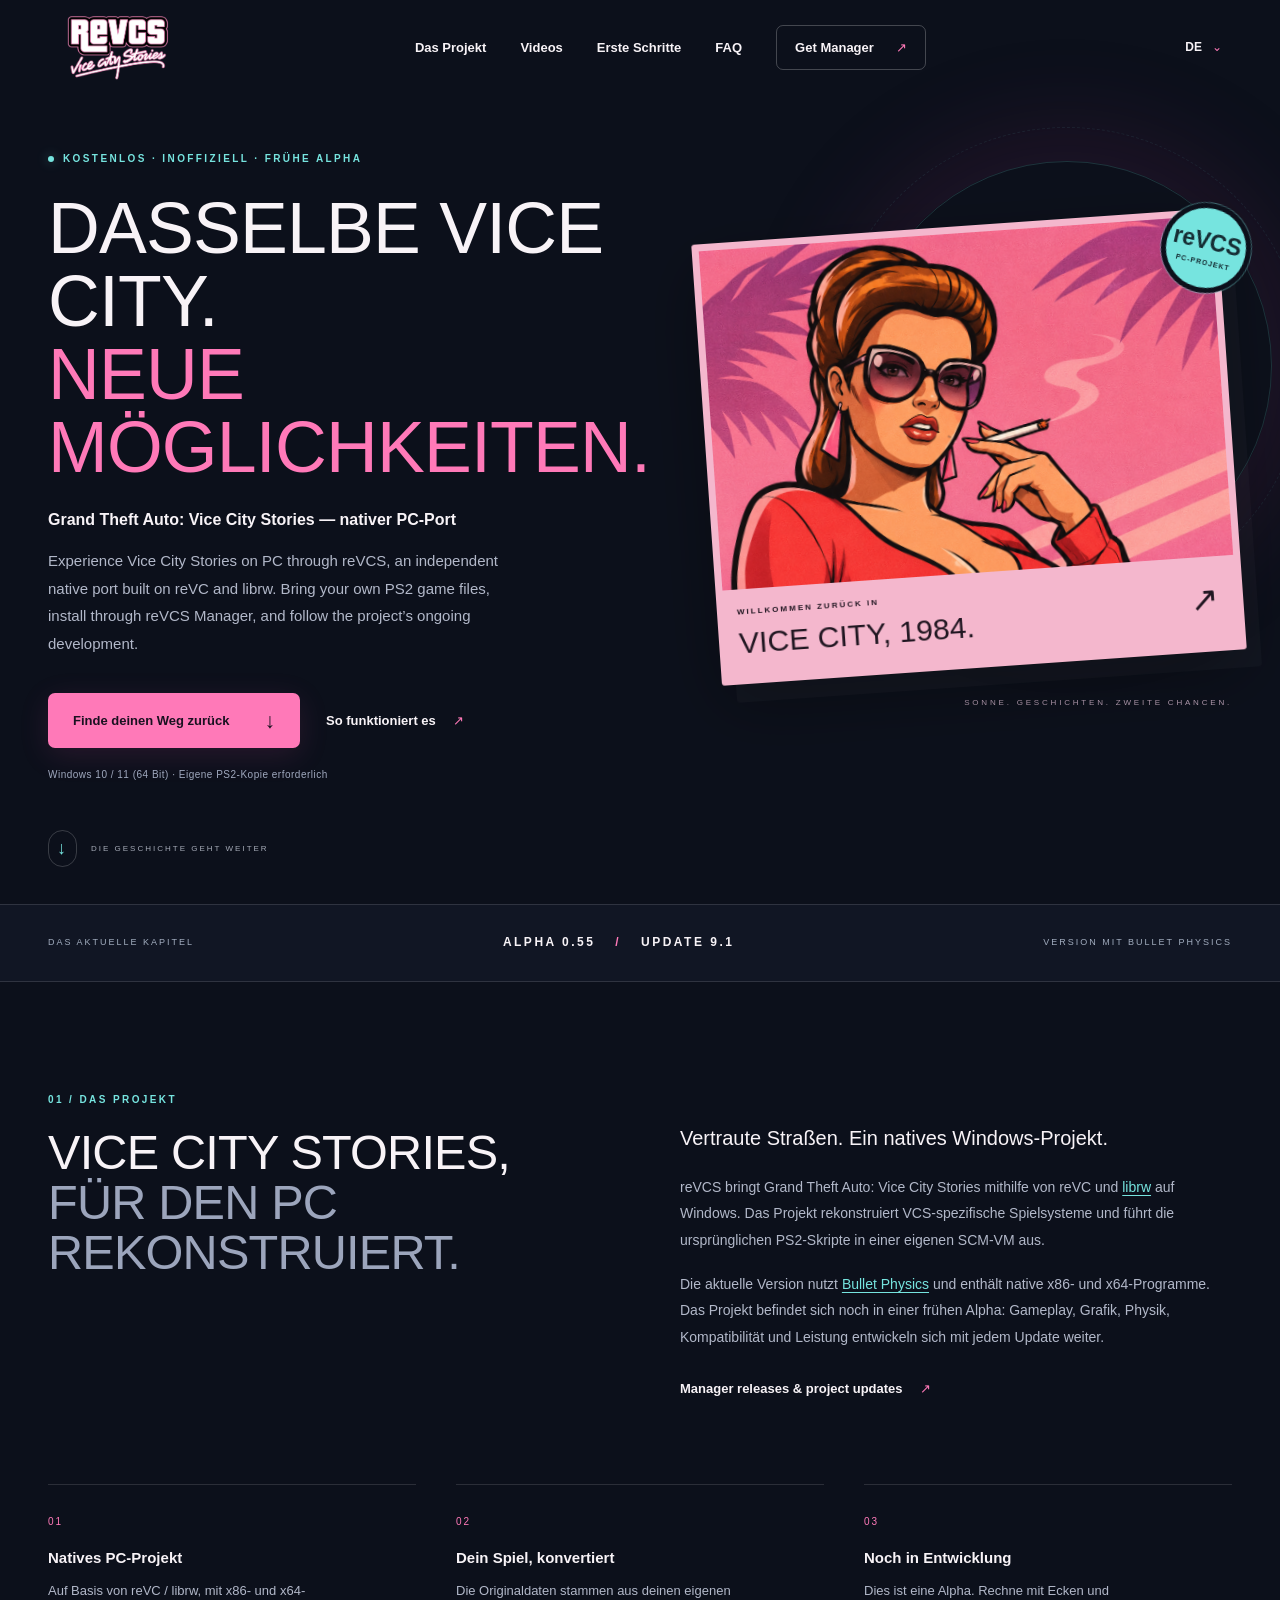
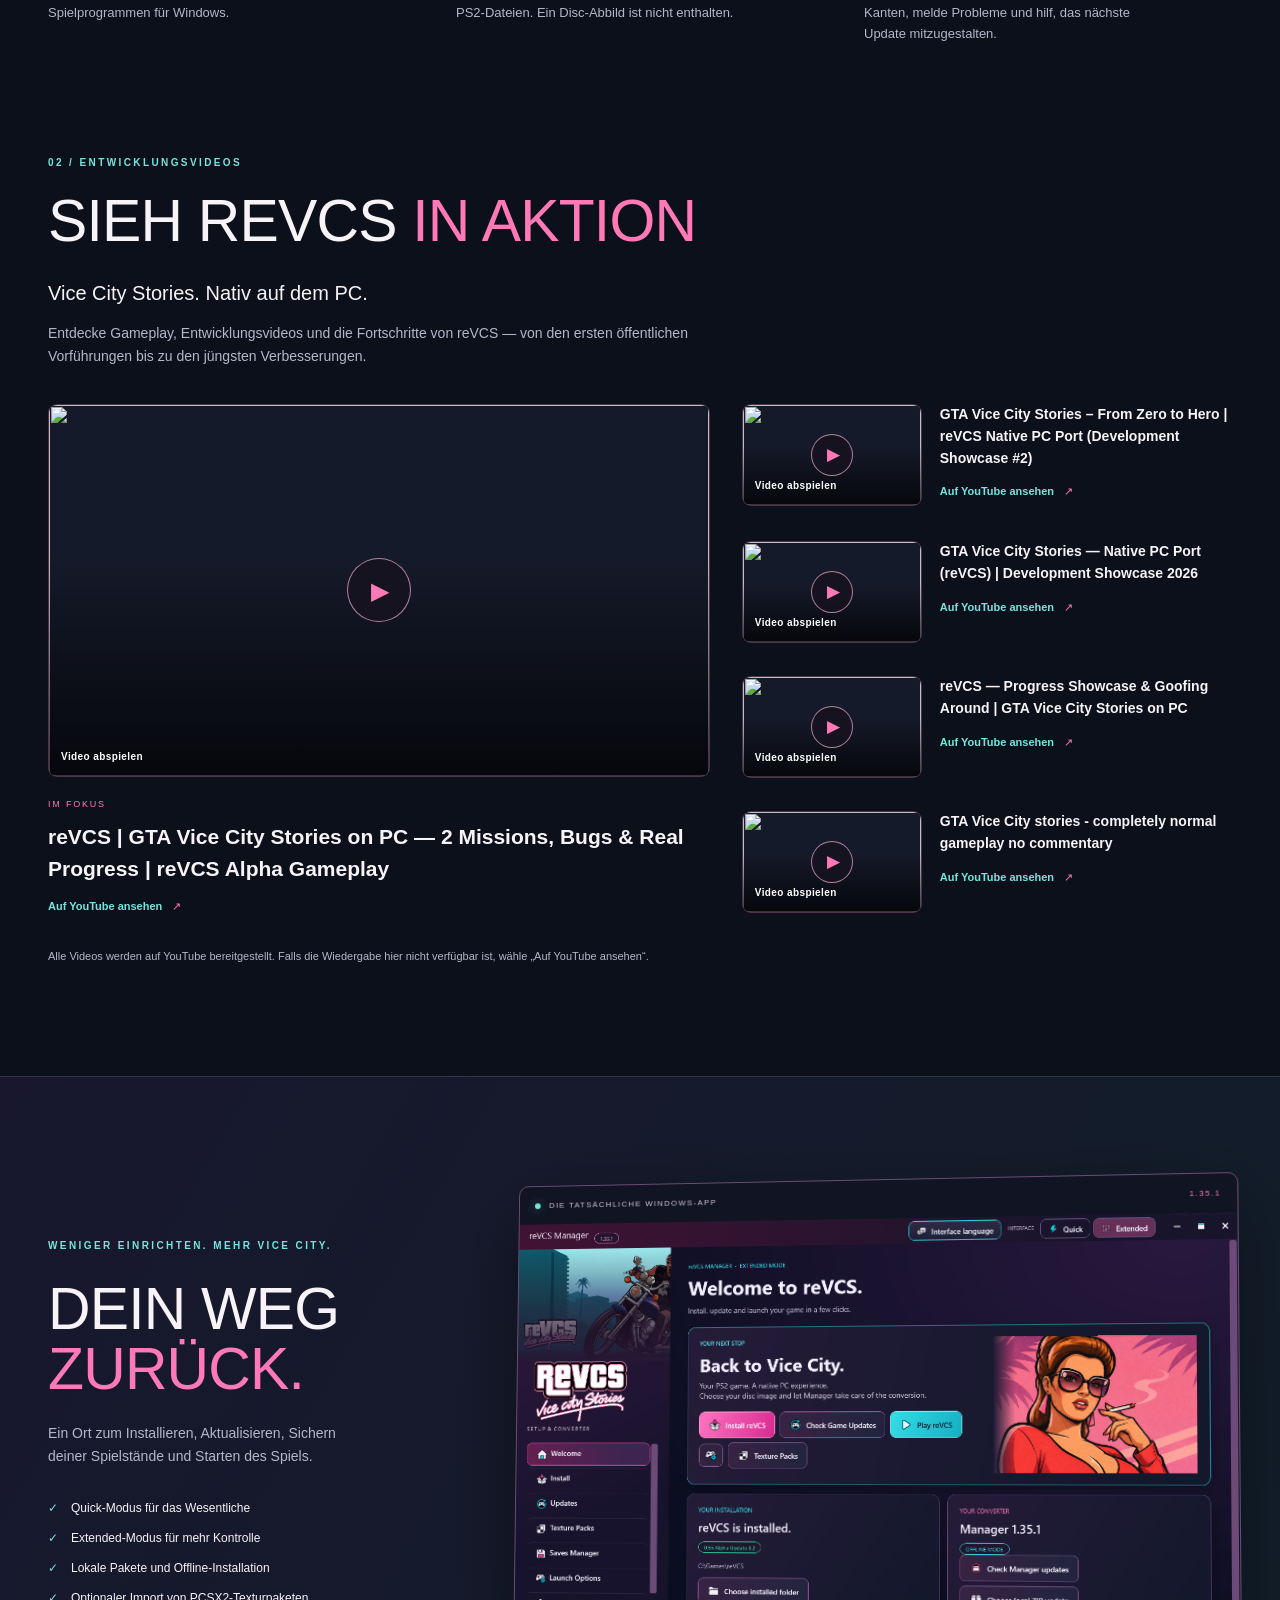
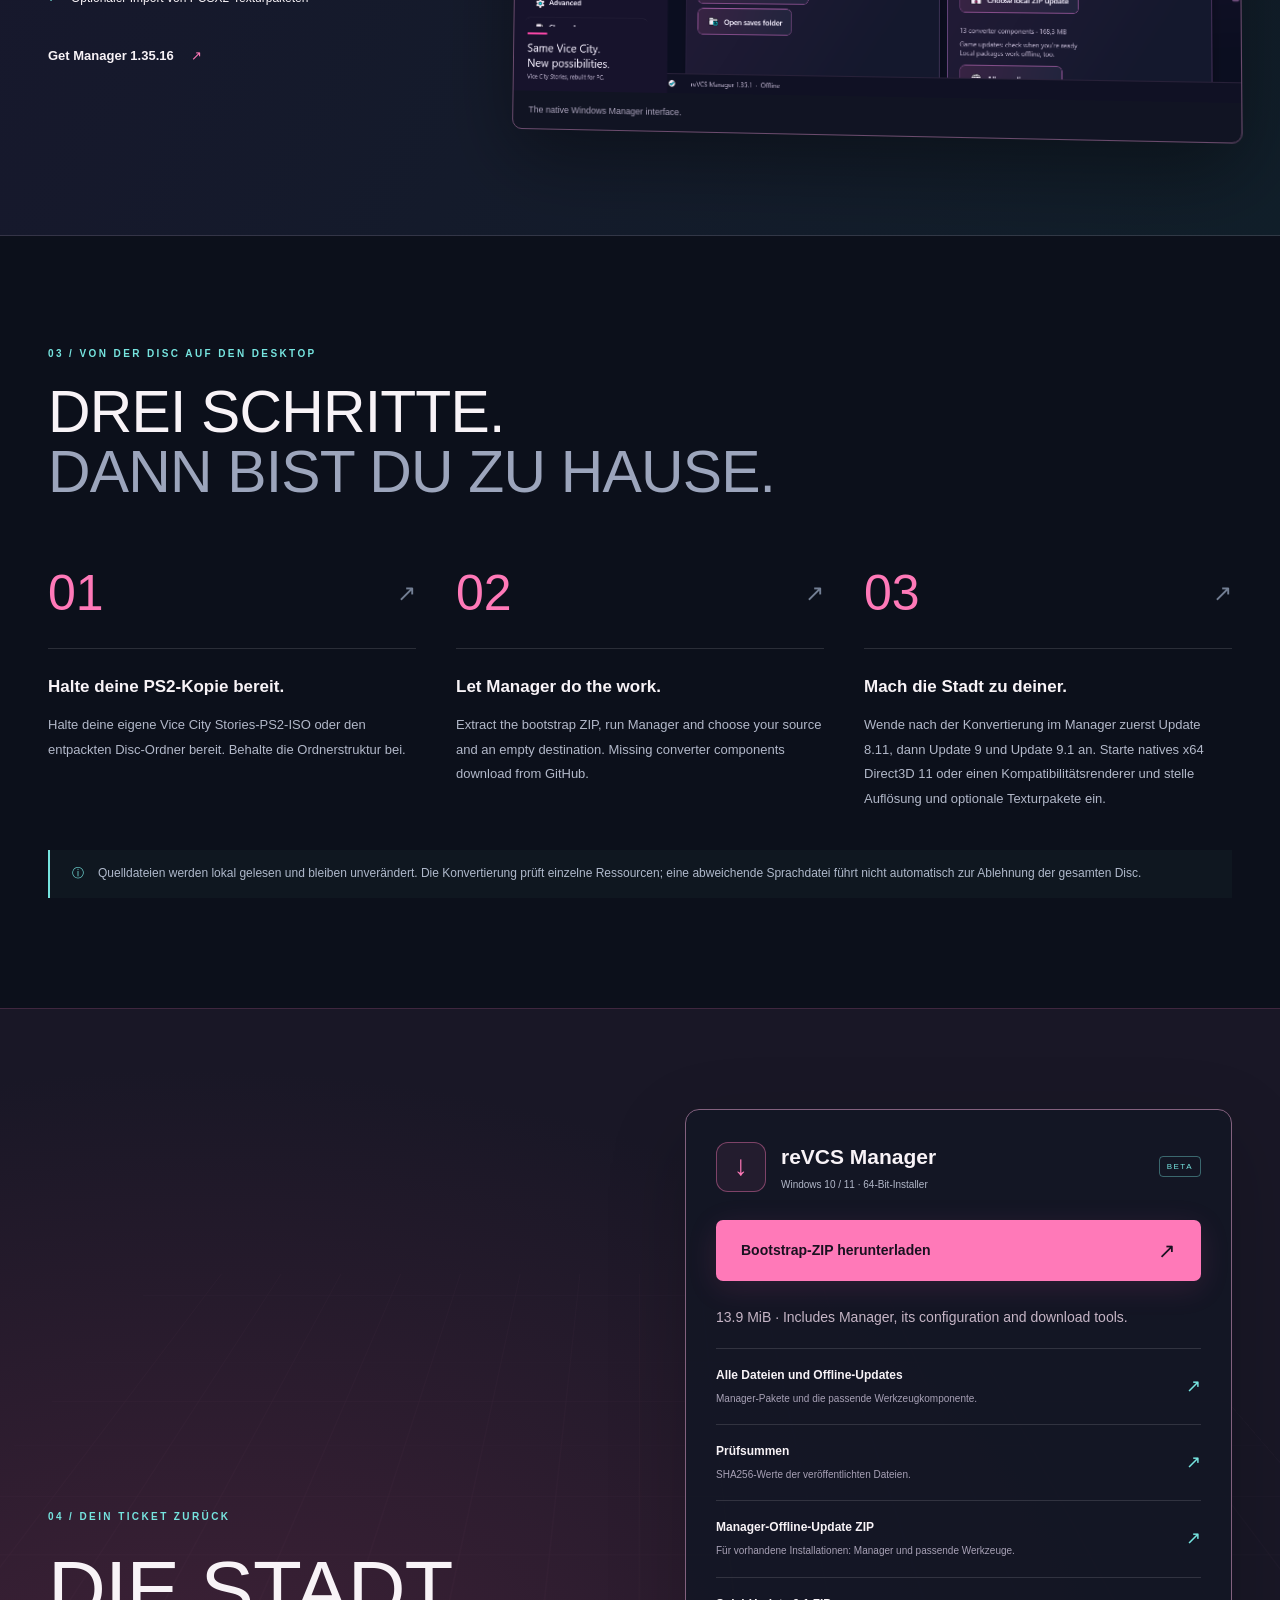
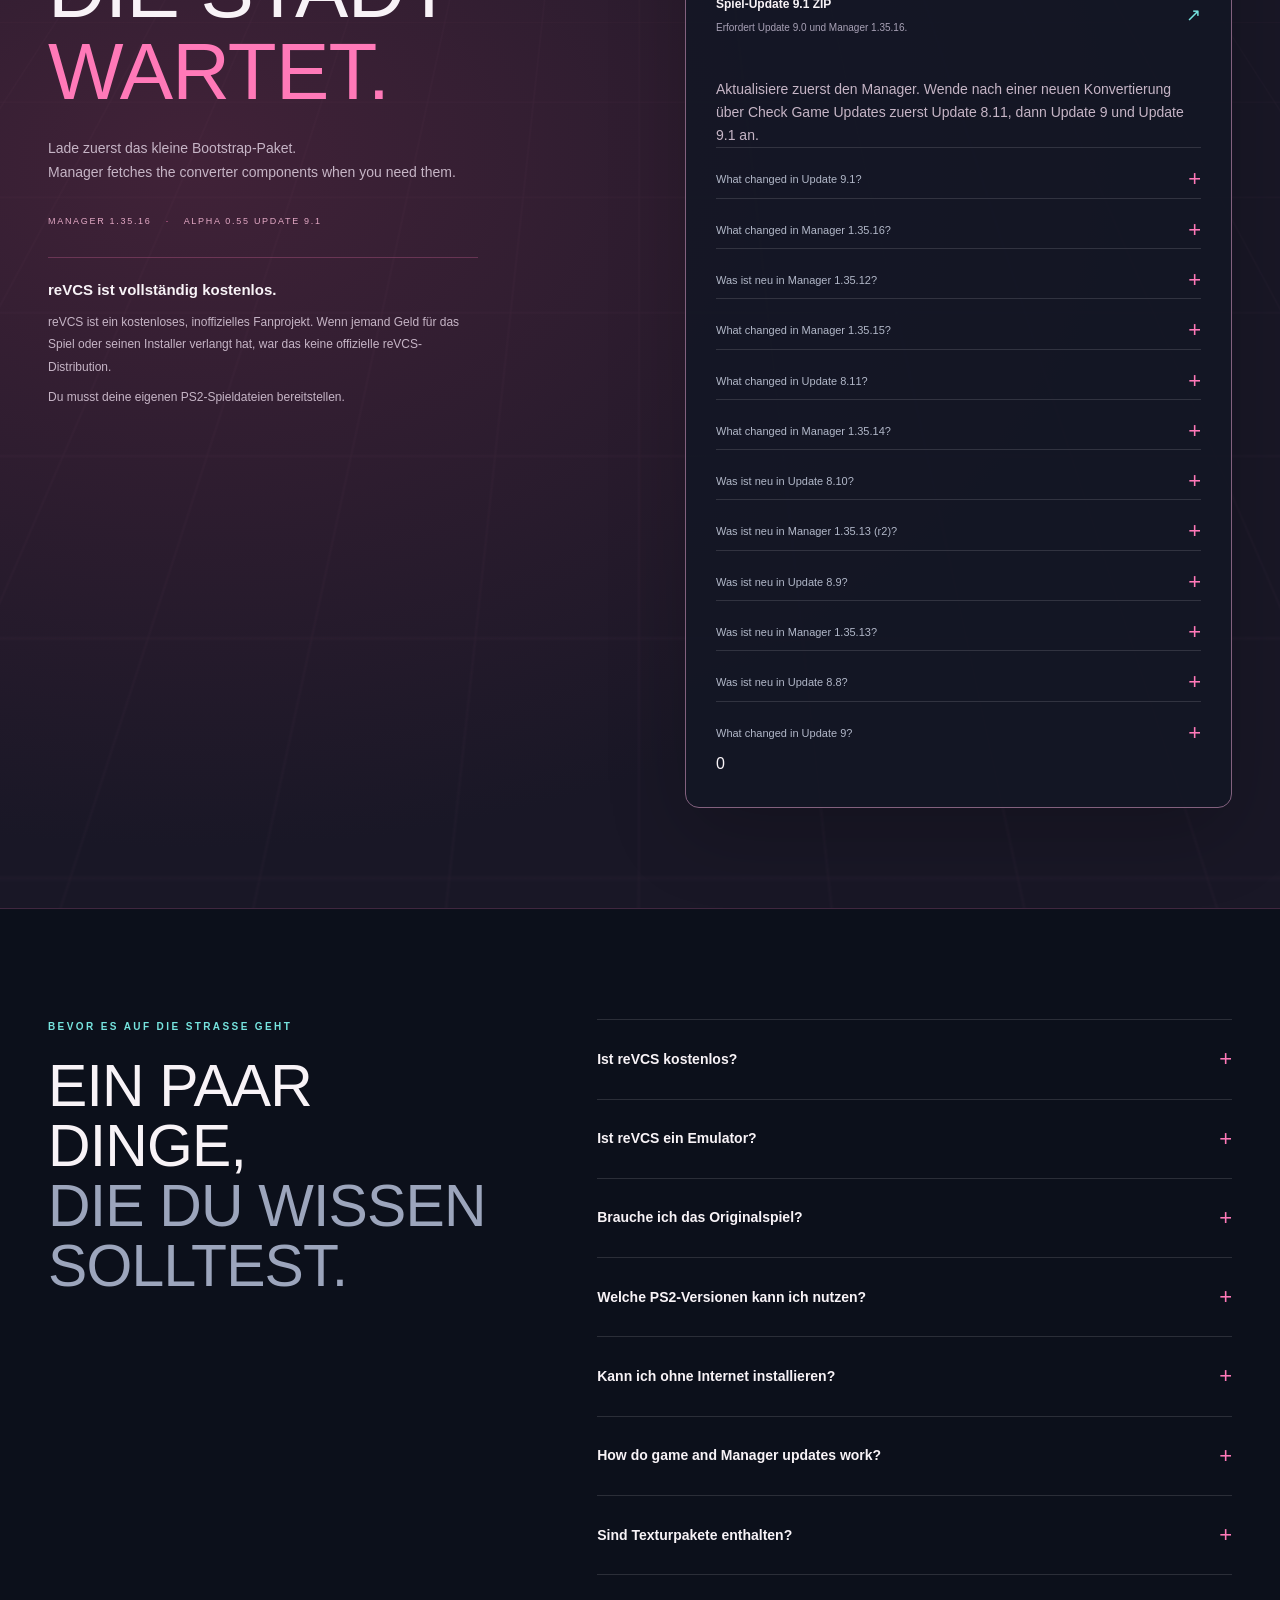
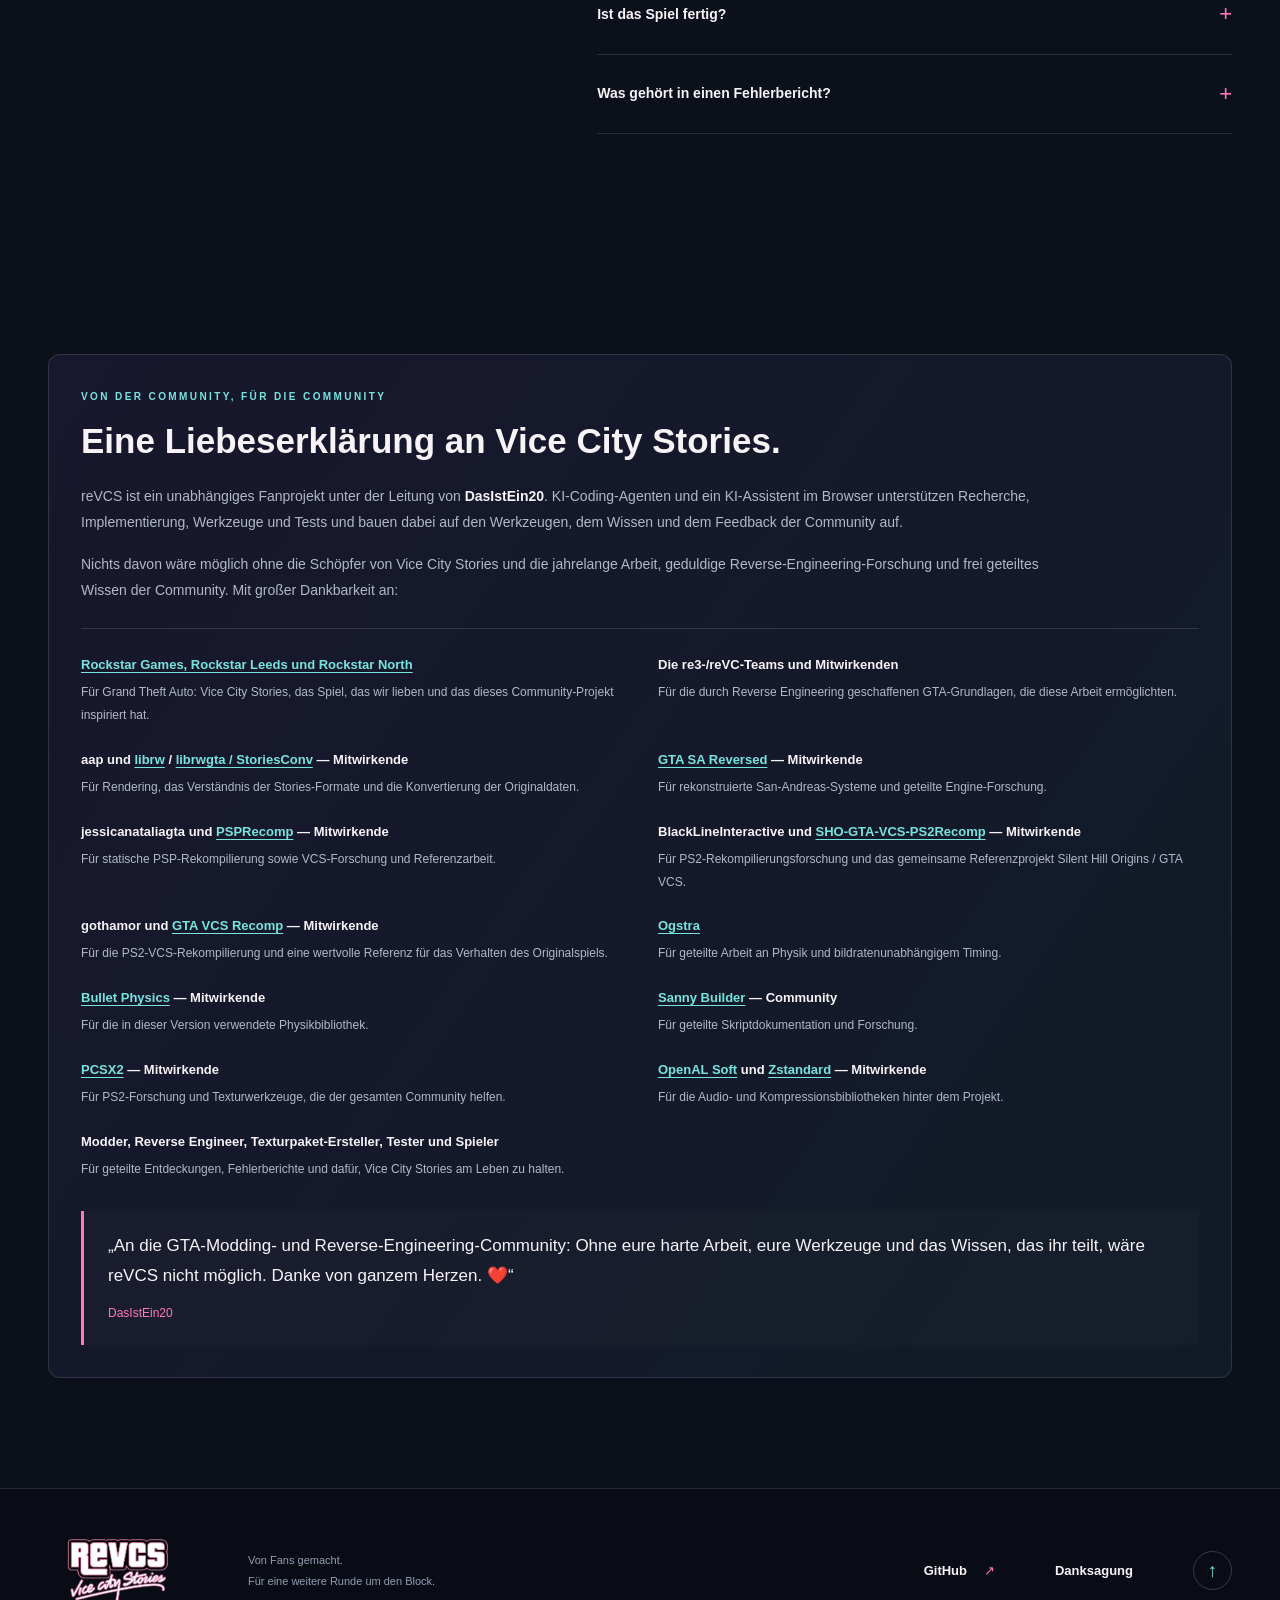
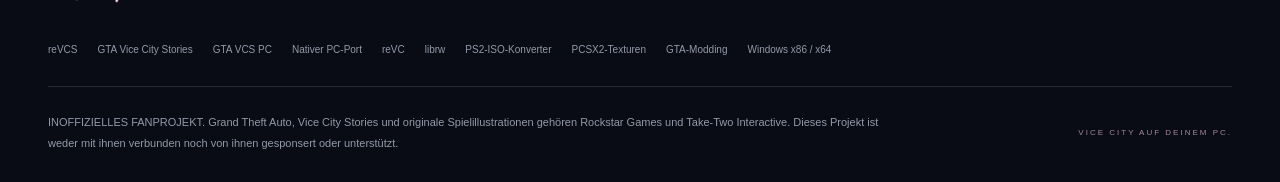
==== commit d258c545: "Publish Update 9.1 and add Turkish to GitHub Pages" ====
--- a/site/de/index.html
+++ b/site/de/index.html
@@ -4,9 +4,9 @@
   <meta charset="utf-8">
   <meta name="viewport" content="width=device-width, initial-scale=1">
   <meta name="theme-color" content="#0c101b">
-  <meta name="description" content="reVCS ist ein kostenloser, inoffizieller nativer PC-Port von GTA Vice City Stories auf Basis von reVC und librw. Nutze reVCS Manager mit deinen eigenen PS2-Spieldateien.">
+  <meta name="description" content="reVCS is a free, unofficial native PC port of GTA Vice City Stories, built on reVC and librw. Install it using your own PS2 game files with reVCS Manager.">
   <meta property="og:title" content="reVCS — GTA Vice City Stories: nativer PC-Port">
-  <meta property="og:description" content="reVCS ist ein kostenloser, inoffizieller nativer PC-Port von GTA Vice City Stories auf Basis von reVC und librw. Nutze reVCS Manager mit deinen eigenen PS2-Spieldateien.">
+  <meta property="og:description" content="reVCS is a free, unofficial native PC port of GTA Vice City Stories, built on reVC and librw. Install it using your own PS2 game files with reVCS Manager.">
   <meta property="og:type" content="website">
   <meta property="og:url" content="https://dasistein20.github.io/reVCS_Installer/de/">
   <meta property="og:site_name" content="reVCS">
@@ -14,7 +14,7 @@
   <meta property="og:image:alt" content="reVCS — Logo des Vice City Stories-Projekts">
   <meta name="twitter:card" content="summary_large_image">
   <meta name="twitter:title" content="reVCS — GTA Vice City Stories: nativer PC-Port">
-  <meta name="twitter:description" content="reVCS ist ein kostenloser, inoffizieller nativer PC-Port von GTA Vice City Stories auf Basis von reVC und librw. Nutze reVCS Manager mit deinen eigenen PS2-Spieldateien.">
+  <meta name="twitter:description" content="reVCS is a free, unofficial native PC port of GTA Vice City Stories, built on reVC and librw. Install it using your own PS2 game files with reVCS Manager.">
   <meta name="twitter:image" content="https://dasistein20.github.io/reVCS_Installer/assets/revcs-logo.png">
   <meta name="twitter:image:alt" content="reVCS — Logo des Vice City Stories-Projekts">
   <title>reVCS — GTA Vice City Stories: nativer PC-Port</title>
@@ -24,6 +24,7 @@
   <link rel="alternate" hreflang="de" href="https://dasistein20.github.io/reVCS_Installer/de/">
   <link rel="alternate" hreflang="fr" href="https://dasistein20.github.io/reVCS_Installer/fr/">
   <link rel="alternate" hreflang="es" href="https://dasistein20.github.io/reVCS_Installer/es/">
+  <link rel="alternate" hreflang="tr" href="https://dasistein20.github.io/reVCS_Installer/tr/">
   <link rel="alternate" hreflang="x-default" href="https://dasistein20.github.io/reVCS_Installer/">
   <link rel="icon" href="../assets/setup-icon.png" type="image/png">
   <link rel="stylesheet" href="../styles.css?v=20261118-portrait-2">
@@ -36,7 +37,7 @@
     <button class="menu-toggle" type="button" aria-expanded="false" aria-controls="navigation" hidden>Menü <span aria-hidden="true">☰</span></button>
     <nav id="navigation" aria-label="Hauptnavigation">
       <a href="#project">Das Projekt</a><a href="#videos">Videos</a><a href="#how">Erste Schritte</a><a href="#questions">FAQ</a>
-      <a class="nav-download" href="#download">Manager holen <span aria-hidden="true">↗</span></a>
+      <a class="nav-download" href="#download">Get Manager <span aria-hidden="true">↗</span></a>
     </nav>
     <details class="language-switch">
       <summary aria-label="Sprache der Website">DE <span aria-hidden="true">⌄</span></summary>
@@ -46,6 +47,7 @@
         <li><a href="../de/" lang="de" hreflang="de" data-locale="de" aria-current="page">Deutsch</a></li>
         <li><a href="../fr/" lang="fr" hreflang="fr" data-locale="fr">Français</a></li>
         <li><a href="../es/" lang="es" hreflang="es" data-locale="es">Español</a></li>
+        <li><a href="../tr/" lang="tr" hreflang="tr" data-locale="tr">Türkçe</a></li>
       </ul>
     </details>
   </header>
@@ -55,22 +57,22 @@
         <p class="eyebrow"><span class="status-dot" aria-hidden="true"></span> KOSTENLOS · INOFFIZIELL · FRÜHE ALPHA</p>
         <h1 id="hero-title">Dasselbe Vice City.<br><em>Neue Möglichkeiten.</em></h1>
         <p class="hero-identity">Grand Theft Auto: Vice City Stories — nativer PC-Port</p>
-        <p class="hero-description">Erlebe Vice City Stories auf dem PC mit reVCS, einem unabhängigen nativen Port auf Basis von reVC und librw. Nutze deine eigenen PS2-Spieldateien, installiere sie mit reVCS Manager und verfolge die weitere Entwicklung.</p>
+        <p class="hero-description">Experience Vice City Stories on PC through reVCS, an independent native port built on reVC and librw. Bring your own PS2 game files, install through reVCS Manager, and follow the project’s ongoing development.</p>
         <div class="hero-actions"><a class="button primary" href="#download">Finde deinen Weg zurück <span aria-hidden="true">↓</span></a><a class="text-link" href="#how">So funktioniert es <span aria-hidden="true">↗</span></a></div>
         <p class="hero-note">Windows 10 / 11 (64 Bit) · Eigene PS2-Kopie erforderlich</p>
       </div>
       <div class="hero-art" data-parallax>
         <div class="orbit" aria-hidden="true"></div>
-        <figure class="postcard"><img class="menu-character" src="../assets/menu-character.png" alt="Vice-City-Illustration: eine Frau mit Sonnenbrille und roter Jacke vor rosa Palmen." width="1086" height="1448" fetchpriority="high"><figcaption><span>WILLKOMMEN ZURÜCK IN</span><strong>Vice City, 1984.</strong><span class="postcard-arrow" aria-hidden="true">↗</span></figcaption></figure>
+        <figure class="postcard"><img class="menu-character" src="../assets/menu-character.png" alt="Vice City artwork: a woman in sunglasses and a red jacket against pink palms." width="1086" height="1448" fetchpriority="high"><figcaption><span>WILLKOMMEN ZURÜCK IN</span><strong>Vice City, 1984.</strong><span class="postcard-arrow" aria-hidden="true">↗</span></figcaption></figure>
         <span class="art-label" aria-hidden="true">SONNE. GESCHICHTEN. ZWEITE CHANCEN.</span>
         <span class="art-stamp" aria-hidden="true">reVCS<br><small>PC-PROJEKT</small></span>
       </div>
       <a class="scroll-cue" href="#project"><span aria-hidden="true">↓</span> DIE GESCHICHTE GEHT WEITER</a>
     </section>
-    <div class="edition-strip"><div class="wrap"><span>DAS AKTUELLE KAPITEL</span><strong>ALPHA 0.55 <i>/</i> UPDATE 9</strong><span>VERSION MIT BULLET PHYSICS</span></div></div>
+    <div class="edition-strip"><div class="wrap"><span>DAS AKTUELLE KAPITEL</span><strong>ALPHA 0.55 <i>/</i> UPDATE 9.1</strong><span>VERSION MIT BULLET PHYSICS</span></div></div>
     <section class="section wrap project" id="project" aria-labelledby="project-title">
       <div class="section-heading reveal"><p class="eyebrow">01 / DAS PROJEKT</p><h2 id="project-title">Vice City Stories,<br><span>für den PC rekonstruiert.</span></h2></div>
-      <div class="project-copy reveal"><p class="lead">Vertraute Straßen. Ein natives Windows-Projekt.</p><p>reVCS bringt Grand Theft Auto: Vice City Stories mithilfe von reVC und <a href="https://github.com/aap/librw">librw</a> auf Windows. Das Projekt rekonstruiert VCS-spezifische Spielsysteme und führt die ursprünglichen PS2-Skripte in einer eigenen SCM-VM aus.</p><p>Die aktuelle Version nutzt <a href="https://github.com/bulletphysics/bullet3">Bullet Physics</a> und enthält native x86- und x64-Programme. Das Projekt befindet sich noch in einer frühen Alpha: Gameplay, Grafik, Physik, Kompatibilität und Leistung entwickeln sich mit jedem Update weiter.</p><a class="text-link" href="https://github.com/DasIstEin20/reVCS_Installer" target="_blank" rel="noopener">Manager-Versionen &amp; Projektneuigkeiten <span aria-hidden="true">↗</span></a></div>
+      <div class="project-copy reveal"><p class="lead">Vertraute Straßen. Ein natives Windows-Projekt.</p><p>reVCS bringt Grand Theft Auto: Vice City Stories mithilfe von reVC und <a href="https://github.com/aap/librw">librw</a> auf Windows. Das Projekt rekonstruiert VCS-spezifische Spielsysteme und führt die ursprünglichen PS2-Skripte in einer eigenen SCM-VM aus.</p><p>Die aktuelle Version nutzt <a href="https://github.com/bulletphysics/bullet3">Bullet Physics</a> und enthält native x86- und x64-Programme. Das Projekt befindet sich noch in einer frühen Alpha: Gameplay, Grafik, Physik, Kompatibilität und Leistung entwickeln sich mit jedem Update weiter.</p><a class="text-link" href="https://github.com/DasIstEin20/reVCS_Installer" target="_blank" rel="noopener">Manager releases &amp; project updates <span aria-hidden="true">↗</span></a></div>
       <div class="project-facts reveal"><div><span>01</span><h3>Natives PC-Projekt</h3><p>Auf Basis von reVC / librw, mit x86- und x64-Spielprogrammen für Windows.</p></div><div><span>02</span><h3>Dein Spiel, konvertiert</h3><p>Die Originaldaten stammen aus deinen eigenen PS2-Dateien. Ein Disc-Abbild ist nicht enthalten.</p></div><div><span>03</span><h3>Noch in Entwicklung</h3><p>Dies ist eine Alpha. Rechne mit Ecken und Kanten, melde Probleme und hilf, das nächste Update mitzugestalten.</p></div></div>
 
     </section>
@@ -152,23 +154,60 @@
       <p class="video-help">Alle Videos werden auf YouTube bereitgestellt. Falls die Wiedergabe hier nicht verfügbar ist, wähle „Auf YouTube ansehen“.</p>
     </section>
     <section class="setup-section" aria-labelledby="setup-title"><div class="wrap setup-layout">
-      <div class="setup-copy reveal"><p class="eyebrow">WENIGER EINRICHTEN. MEHR VICE CITY.</p><h2 id="setup-title">Dein Weg<br><em>zurück.</em></h2><p>Ein Ort zum Installieren, Aktualisieren, Sichern deiner Spielstände und Starten des Spiels.</p><ul class="check-list"><li>Quick-Modus für das Wesentliche</li><li>Extended-Modus für mehr Kontrolle</li><li>Lokale Pakete und Offline-Installation</li><li>Optionaler Import von PCSX2-Texturpaketen</li></ul><a class="text-link" href="#download">Manager 1.35.16 Beta holen <span aria-hidden="true">↗</span></a></div>
-      <figure class="setup-preview reveal"><div class="preview-caption"><span class="status-dot" aria-hidden="true"></span> DIE TATSÄCHLICHE WINDOWS-APP <span>1.35.1</span></div><img src="../assets/setup-preview.png" alt="reVCS Manager mit Quick- und Extended-Modus, Installationssteuerung und Versionsinformationen." width="1346" height="886" loading="lazy"><figcaption>Die native Windows-Oberfläche des Managers.</figcaption></figure>
+      <div class="setup-copy reveal"><p class="eyebrow">WENIGER EINRICHTEN. MEHR VICE CITY.</p><h2 id="setup-title">Dein Weg<br><em>zurück.</em></h2><p>Ein Ort zum Installieren, Aktualisieren, Sichern deiner Spielstände und Starten des Spiels.</p><ul class="check-list"><li>Quick-Modus für das Wesentliche</li><li>Extended-Modus für mehr Kontrolle</li><li>Lokale Pakete und Offline-Installation</li><li>Optionaler Import von PCSX2-Texturpaketen</li></ul><a class="text-link" href="#download">Get Manager 1.35.16 <span aria-hidden="true">↗</span></a></div>
+      <figure class="setup-preview reveal"><div class="preview-caption"><span class="status-dot" aria-hidden="true"></span> DIE TATSÄCHLICHE WINDOWS-APP <span>1.35.1</span></div><img src="../assets/setup-preview.png" alt="reVCS Manager with Quick and Extended modes, installation controls and version information." width="1346" height="886" loading="lazy"><figcaption>The native Windows Manager interface.</figcaption></figure>
     </div></section>
     <section class="section wrap" id="how" aria-labelledby="how-title">
       <div class="section-heading reveal"><p class="eyebrow">03 / VON DER DISC AUF DEN DESKTOP</p><h2 id="how-title">Drei Schritte.<br><span>Dann bist du zu Hause.</span></h2></div>
-      <ol class="steps"><li class="reveal"><span class="step-number">01<span aria-hidden="true">↗</span></span><h3>Halte deine PS2-Kopie bereit.</h3><p>Halte deine eigene Vice City Stories-PS2-ISO oder den entpackten Disc-Ordner bereit. Behalte die Ordnerstruktur bei.</p></li><li class="reveal"><span class="step-number">02<span aria-hidden="true">↗</span></span><h3>Überlass Manager die Arbeit.</h3><p>Entpacke die Bootstrap-ZIP, starte Manager und wähle die Quelle sowie einen leeren Zielordner. Fehlende Konverter-Komponenten werden von GitHub geladen.</p></li><li class="reveal"><span class="step-number">03<span aria-hidden="true">↗</span></span><h3>Mach die Stadt zu deiner.</h3><p>Wende nach der Konvertierung im Manager zuerst Update 8.11 und dann Update 9 an. Starte natives x64 Direct3D 11 oder einen Kompatibilitätsrenderer und stelle Auflösung und optionale Texturpakete ein.</p></li></ol>
+      <ol class="steps"><li class="reveal"><span class="step-number">01<span aria-hidden="true">↗</span></span><h3>Halte deine PS2-Kopie bereit.</h3><p>Halte deine eigene Vice City Stories-PS2-ISO oder den entpackten Disc-Ordner bereit. Behalte die Ordnerstruktur bei.</p></li><li class="reveal"><span class="step-number">02<span aria-hidden="true">↗</span></span><h3>Let Manager do the work.</h3><p>Extract the bootstrap ZIP, run Manager and choose your source and an empty destination. Missing converter components download from GitHub.</p></li><li class="reveal"><span class="step-number">03<span aria-hidden="true">↗</span></span><h3>Mach die Stadt zu deiner.</h3><p>Wende nach der Konvertierung im Manager zuerst Update 8.11, dann Update 9 und Update 9.1 an. Starte natives x64 Direct3D 11 oder einen Kompatibilitätsrenderer und stelle Auflösung und optionale Texturpakete ein.</p></li></ol>
       <p class="source-note reveal"><span aria-hidden="true">ⓘ</span> Quelldateien werden lokal gelesen und bleiben unverändert. Die Konvertierung prüft einzelne Ressourcen; eine abweichende Sprachdatei führt nicht automatisch zur Ablehnung der gesamten Disc.</p>
     </section>
     <section class="download-section" id="download" aria-labelledby="download-title"><div class="wrap download-layout">
-      <div class="reveal"><p class="eyebrow">04 / DEIN TICKET ZURÜCK</p><h2 id="download-title">Die Stadt<br><em>wartet.</em></h2><p>Lade zuerst das kleine Bootstrap-Paket.<br>Manager lädt die Konverter-Komponenten bei Bedarf.</p><p class="download-version">MANAGER 1.35.16 <span>·</span> ALPHA 0.55 UPDATE 9</p>
+      <div class="reveal"><p class="eyebrow">04 / DEIN TICKET ZURÜCK</p><h2 id="download-title">Die Stadt<br><em>wartet.</em></h2><p>Lade zuerst das kleine Bootstrap-Paket.<br>Manager fetches the converter components when you need them.</p><p class="download-version">MANAGER 1.35.16 <span>·</span> ALPHA 0.55 UPDATE 9.1</p>
         <aside class="free-notice" aria-label="Kostenlose Verteilung"><strong>reVCS ist vollständig kostenlos.</strong><p>reVCS ist ein kostenloses, inoffizielles Fanprojekt. Wenn jemand Geld für das Spiel oder seinen Installer verlangt hat, war das keine offizielle reVCS-Distribution.</p><p>Du musst deine eigenen PS2-Spieldateien bereitstellen.</p></aside></div>
       <div class="download-card reveal"><div class="download-card-top"><span class="download-icon" aria-hidden="true">↓</span><div><h3>reVCS Manager</h3><p>Windows 10 / 11 · 64-Bit-Installer</p></div><span class="badge">BETA</span></div>
         <a class="button primary download-button" id="bootstrap-link" href="https://github.com/DasIstEin20/reVCS_Installer/releases/download/v1.35.16/reVCS-Manager-1.35.16-bootstrap.zip">Bootstrap-ZIP herunterladen <span aria-hidden="true">↗</span></a>
-        <p id="download-size" class="download-meta">Enthält Manager, seine Konfiguration und Download-Werkzeuge.</p>
+        <p id="download-size" class="download-meta">Includes Manager, its configuration and download tools.</p>
         <a class="download-row" href="https://github.com/DasIstEin20/reVCS_Installer/releases/tag/v1.35.16"><span>Alle Dateien und Offline-Updates<small>Manager-Pakete und die passende Werkzeugkomponente.</small></span><span aria-hidden="true">↗</span></a>
         <a class="download-row" href="https://github.com/DasIstEin20/reVCS_Installer/releases/download/v1.35.16/SHA256SUMS-1.35.16.txt"><span>Prüfsummen<small>SHA256-Werte der veröffentlichten Dateien.</small></span><span aria-hidden="true">↗</span></a>
-        <a class="download-row" href="https://github.com/DasIstEin20/reVCS_Installer/releases/download/v1.35.16/reVCS-Manager-1.35.16-CopyPaste.zip"><span>Manager-Offline-Update ZIP<small>Für vorhandene Installationen: Manager und passende Werkzeuge.</small></span><span aria-hidden="true">↗</span></a><a class="download-row" href="https://github.com/DasIstEin20/reVCS_Installer/releases/download/v0.55-update9/reVCS-Update-9-Full.zip"><span>Spiel-Update 9 ZIP<small>Erfordert Update 8.11 und Manager 1.35.15.</small></span><span aria-hidden="true">↗</span></a><p class="download-help">Aktualisiere zuerst den Manager. Wende nach einer neuen Konvertierung über Check Game Updates zuerst Update 8.11 und dann Update 9 an.</p><details class="release-notes" lang="en"><summary>What changed in Manager 1.35.16?</summary><pre>reVCS Manager 1.35.16
+        <a class="download-row" href="https://github.com/DasIstEin20/reVCS_Installer/releases/download/v1.35.16/reVCS-Manager-1.35.16-CopyPaste.zip"><span>Manager-Offline-Update ZIP<small>Für vorhandene Installationen: Manager und passende Werkzeuge.</small></span><span aria-hidden="true">↗</span></a><a class="download-row" href="https://github.com/DasIstEin20/reVCS_Installer/releases/download/v0.55-update9.1/reVCS-Update-9.1-Full.zip"><span>Spiel-Update 9.1 ZIP<small>Erfordert Update 9.0 und Manager 1.35.16.</small></span><span aria-hidden="true">↗</span></a><p class="download-help">Aktualisiere zuerst den Manager. Wende nach einer neuen Konvertierung über Check Game Updates zuerst Update 8.11, dann Update 9 und Update 9.1 an.</p><details class="release-notes" lang="en"><summary>What changed in Update 9.1?</summary><pre>reVCS 0.55 Alpha Update 9.1
+Changes since public Update 9.0
+
+Gameplay and stability
+- Fixed script-array handling associated with the reported Ferris wheel crashes.
+- Corrected helicopter rotor collision bounds, reducing unintended blade hits.
+- Halved gunfire damage to helicopters.
+- Improved boat turnaround and route recovery after external direction changes.
+- Prevented scripted helicopter gunners from blocking their own shots with the carrier hull.
+- Corrected animation mirroring and translation blending.
+- Fixed playback of several original fall and hit-reaction animations.
+- Improved melee weapon poses, including the knife and chainsaw.
+- Preserved tyre protection on vehicles restored from imported PS2 saves.
+
+Graphics and effects
+- Corrected sideways rocket orientation and missed impacts.
+- Restored original firearm and shotgun muzzle flashes.
+- Restored visible bullet traces and their lifetime updates.
+- Restored swimming splashes and surface wakes.
+- Fixed invalid particle rotation on zero-length trails.
+- Corrected rain geometry, UVs and colour.
+- Fixed headlight projections lagging behind vehicle movement.
+
+Audio and localization
+- Fixed Unicode filenames and music folders in User Tracks.
+- Improved custom music selection, preview and persistence across menus, loading screens and pause.
+- Restored the correct flamethrower audio loop.
+- Fixed Persian characters in pager and garage notices.
+- Corrected garage notice positioning and message history.
+
+Controls and presentation
+- Added PlayStation controller glyphs with the appropriate DualShock button labels.
+- Fixed the intro video being obscured by the startup screen.
+- Updated the intro video and farewell artwork with the supplied recreations.
+
+Includes x86 and x64 executables for Direct3D 9 and Direct3D 11.
+Requires Update 9.0 and reVCS Manager 1.35.16. Existing saves remain compatible.
+</pre></details><details class="release-notes" lang="en"><summary>What changed in Manager 1.35.16?</summary><pre>reVCS Manager 1.35.16
 Changes since public Manager 1.35.15
 
 - Added PS2 save import for raw, PSU, CBS, MAX, NPO, PSV and ZIP files, including slot selection for containers holding multiple saves.
@@ -184,57 +223,7 @@
 - Unified launch controls into one Play reVCS action that preserves the selected architecture, backend and custom arguments.
 - Improved dashboard button layouts and added an overlapping launch-options shortcut to Play reVCS.
 - Updated the accompanying Tools component.
-</pre></details><details class="release-notes" lang="en"><summary>What changed in Update 9?</summary><pre>reVCS 0.55 Alpha Update 9
-Changes since public Update 8.11
-
-Gameplay and vehicle behaviour
-- Improved NPC driving, traffic avoidance and recovery from blocked routes.
-- Improved vehicle steering, stopping behaviour and navigation, including boats.
-- Restored additional original VCS vehicle behaviour and wet-surface handling.
-- Corrected vehicle repair and protection cheats.
-- Improved unarmed combat, attack animations, footwork and hit reactions.
-- Improved weapon aiming, target selection and crosshair behaviour.
-
-HUD, map and interface
-- Reworked the HUD and added adjustable HUD scaling in reVCS Extras.
-- Improved health, armour, oxygen, wanted stars and ammunition displays.
-- Improved radar markers, GPS waypoints and pause-map navigation.
-- Added an optional map highlight for businesses under attack.
-- Restored the Domestobot camera and radar behaviour.
-- Improved menu navigation, statistics, fonts and interface artwork.
-
-Saves and controls
-- Added quicksave and quickload with customisable F5/F9 shortcuts.
-- Improved Continue and Load Game behaviour, including quicksave support.
-- Added the option to load the last quicksave after death or arrest.
-- Corrected time advancement when saving at safehouses.
-
-Audio and localisation
-- Added custom music selection for the main menu, loading screens and pause menu, including User Tracks.
-- Added Persian localisation and improved text rendering.
-- Added Vice City Stories trivia to loading screens.
-
-Graphics and effects
-- Improved HD texture-pack support and texture handling.
-- Restored additional blood, dirt, sand and water effects.
-- Improved headlights, shadows and motion blur.
-- Improved startup and initial cutscene loading.
-
-Settings and diagnostics
-- Consolidated game settings and input bindings into revcs.set.
-- Improved crash reporting and added compressed debug logs with system information.
-- Added automatic report rotation and privacy improvements. Reports are not uploaded automatically.
-- Added verification method.
-
-Release information
-- Updated Direct3D 9 and Direct3D 11 builds for x86 and x64. Direct3D 11 remains the default.
-- Requires Update 8.11 and reVCS Manager 1.35.15.
-- Game settings will be reset to defaults. Existing saves and progress are unaffected.
-- Original game resources are not included in this update.
-- Some vehicle physics, shadow and texture replacement issues remain. Experimental vehicle physics options remain opt-in.
-
-Persian localisation credits: Caspian Game, ChaKmePosHe and Mr.Security. PS2 and desktop adaptation by the reVCS project.
-</pre></details><details class="release-notes" lang="en"><summary>What changed in Manager 1.35.15?</summary><pre>reVCS Manager 1.35.15
+</pre></details><details class="release-notes"><summary>Was ist neu in Manager 1.35.12?</summary><p>PCSX2-Texturen in Quellauflösung innerhalb der Engine-Grenzen, Paketfilter, ein Editor für native Spielstände und -nointro. Neuinstallationen enthalten direkt Update 8.8. <a href="https://github.com/DasIstEin20/reVCS_Installer/releases/tag/v1.35.12">Versionshinweise</a>.</p></details><details class="release-notes" lang="en"><summary>What changed in Manager 1.35.15?</summary><pre>reVCS Manager 1.35.15
 Changes since public Manager 1.35.14
 
 - Added Persian localisation support.
@@ -265,7 +254,57 @@
 - Vehicle final-pose shadows and cached-shadow capacity corrections.
 - Original queued vehicle-explosion delay and scoped NPC knife/fist follow-ups.
 - Existing Ferris floor/save, garage collisions, sniper audio and other fixes
-  already present in the verification demo are retained.</pre></details><details class="release-notes" lang="en"><summary>What changed in Manager 1.35.14?</summary><p>Added support for installing and updating Turkish game localization.</p></details><details class="release-notes"><summary>Was ist neu in Update 8.10?</summary><p>Behebt den Fahrerabsturz, Audioeinstellungen, Riesenradkabinen, Scharfschützenton, Garagenkollisionen und das Timing von Rauch und Feuer. Alle vier Renderer enthalten. Der LKW-Kontakt in The Exchange wird weiter untersucht. Zuerst den Manager aktualisieren. <a href="https://github.com/DasIstEin20/reVCS_Installer/releases/tag/v0.55-update8.10">Was ist neu in Update 8.10?</a></p></details><details class="release-notes"><summary>Was ist neu in Manager 1.35.13 (r2)?</summary><p>Korrigierte Updates derselben Version, Import großer HUD-Texturen und das wiederhergestellte Frauenporträt. Die Produktversion bleibt 1.35.13; neue Installationen enthalten Update 8.10. <a href="https://github.com/DasIstEin20/reVCS_Installer/releases/tag/v1.35.13-r2">Was ist neu in Manager 1.35.13 (r2)?</a></p></details><details class="release-notes"><summary>Was ist neu in Update 8.9?</summary><p>Weniger wiederholte Geschäftsangriffe, EMPIRETRUCE, korrigierte Interaktionen mit Prostituierten im Auto und lokale Absturzberichte. Unterstützt den ersten öffentlichen Installer 8/8.0 bis 8.8. Zuerst den Manager aktualisieren. <a href="https://github.com/DasIstEin20/reVCS_Installer/releases/tag/v0.55-update8.9">Was ist neu in Update 8.9?</a>.</p></details><details class="release-notes"><summary>Was ist neu in Manager 1.35.13?</summary><p>Direkter Import ursprünglicher Texturpakete, Erkennung identischer Bilder, Variantenwahl, Bearbeitung von Gang-Aggression und Provokation sowie Optionen für Absturzberichte. Neue Installationen enthalten Update 8.9. <a href="https://github.com/DasIstEin20/reVCS_Installer/releases/tag/v1.35.13">Was ist neu in Manager 1.35.13?</a>.</p></details><details class="release-notes"><summary>Was ist neu in Update 8.8?</summary><p>Kumulatives Update vom ersten öffentlichen Update-8-/8.0-Installer bis Version 8.7. Verbessert Bullet-Fahrverhalten, Boote, Garagen, Kampfanimationen, Menüsteuerung, Schriften und Kantenglättung. <a href="https://github.com/DasIstEin20/reVCS_Installer/releases/tag/v0.55-update8.8">Versionshinweise</a>.</p><p>Aktualisiere vor Update 8.8 den Manager auf 1.35.12. Wende die kumulative ZIP-Datei im Manager an; halte dein eigenes PS2-ISO bereit, falls neue Ressourcen konvertiert werden müssen.</p></details><details class="release-notes"><summary>Was ist neu in Manager 1.35.12?</summary><p>PCSX2-Texturen in Quellauflösung innerhalb der Engine-Grenzen, Paketfilter, ein Editor für native Spielstände und -nointro. Neuinstallationen enthalten direkt Update 8.8. <a href="https://github.com/DasIstEin20/reVCS_Installer/releases/tag/v1.35.12">Versionshinweise</a>.</p></details>
+  already present in the verification demo are retained.</pre></details><details class="release-notes" lang="en"><summary>What changed in Manager 1.35.14?</summary><p>Added support for installing and updating Turkish game localization.</p></details><details class="release-notes"><summary>Was ist neu in Update 8.10?</summary><p>Behebt den Fahrerabsturz, Audioeinstellungen, Riesenradkabinen, Scharfschützenton, Garagenkollisionen und das Timing von Rauch und Feuer. Alle vier Renderer enthalten. Der LKW-Kontakt in The Exchange wird weiter untersucht. Zuerst den Manager aktualisieren. <a href="https://github.com/DasIstEin20/reVCS_Installer/releases/tag/v0.55-update8.10">Was ist neu in Update 8.10?</a></p></details><details class="release-notes"><summary>Was ist neu in Manager 1.35.13 (r2)?</summary><p>Korrigierte Updates derselben Version, Import großer HUD-Texturen und das wiederhergestellte Frauenporträt. Die Produktversion bleibt 1.35.13; neue Installationen enthalten Update 8.10. <a href="https://github.com/DasIstEin20/reVCS_Installer/releases/tag/v1.35.13-r2">Was ist neu in Manager 1.35.13 (r2)?</a></p></details><details class="release-notes"><summary>Was ist neu in Update 8.9?</summary><p>Weniger wiederholte Geschäftsangriffe, EMPIRETRUCE, korrigierte Interaktionen mit Prostituierten im Auto und lokale Absturzberichte. Unterstützt den ersten öffentlichen Installer 8/8.0 bis 8.8. Zuerst den Manager aktualisieren. <a href="https://github.com/DasIstEin20/reVCS_Installer/releases/tag/v0.55-update8.9">Was ist neu in Update 8.9?</a>.</p></details><details class="release-notes"><summary>Was ist neu in Manager 1.35.13?</summary><p>Direkter Import ursprünglicher Texturpakete, Erkennung identischer Bilder, Variantenwahl, Bearbeitung von Gang-Aggression und Provokation sowie Optionen für Absturzberichte. Neue Installationen enthalten Update 8.9. <a href="https://github.com/DasIstEin20/reVCS_Installer/releases/tag/v1.35.13">Was ist neu in Manager 1.35.13?</a>.</p></details><details class="release-notes"><summary>Was ist neu in Update 8.8?</summary><p>Kumulatives Update vom ersten öffentlichen Update-8-/8.0-Installer bis Version 8.7. Verbessert Bullet-Fahrverhalten, Boote, Garagen, Kampfanimationen, Menüsteuerung, Schriften und Kantenglättung. <a href="https://github.com/DasIstEin20/reVCS_Installer/releases/tag/v0.55-update8.8">Versionshinweise</a>.</p><p>Aktualisiere vor Update 8.8 den Manager auf 1.35.12. Wende die kumulative ZIP-Datei im Manager an; halte dein eigenes PS2-ISO bereit, falls neue Ressourcen konvertiert werden müssen.</p></details><details class="release-notes" lang="en"><summary>What changed in Update 9?</summary><pre>reVCS 0.55 Alpha Update 9
+Changes since public Update 8.11
+
+Gameplay and vehicle behaviour
+- Improved NPC driving, traffic avoidance and recovery from blocked routes.
+- Improved vehicle steering, stopping behaviour and navigation, including boats.
+- Restored additional original VCS vehicle behaviour and wet-surface handling.
+- Corrected vehicle repair and protection cheats.
+- Improved unarmed combat, attack animations, footwork and hit reactions.
+- Improved weapon aiming, target selection and crosshair behaviour.
+
+HUD, map and interface
+- Reworked the HUD and added adjustable HUD scaling in reVCS Extras.
+- Improved health, armour, oxygen, wanted stars and ammunition displays.
+- Improved radar markers, GPS waypoints and pause-map navigation.
+- Added an optional map highlight for businesses under attack.
+- Restored the Domestobot camera and radar behaviour.
+- Improved menu navigation, statistics, fonts and interface artwork.
+
+Saves and controls
+- Added quicksave and quickload with customisable F5/F9 shortcuts.
+- Improved Continue and Load Game behaviour, including quicksave support.
+- Added the option to load the last quicksave after death or arrest.
+- Corrected time advancement when saving at safehouses.
+
+Audio and localisation
+- Added custom music selection for the main menu, loading screens and pause menu, including User Tracks.
+- Added Persian localisation and improved text rendering.
+- Added Vice City Stories trivia to loading screens.
+
+Graphics and effects
+- Improved HD texture-pack support and texture handling.
+- Restored additional blood, dirt, sand and water effects.
+- Improved headlights, shadows and motion blur.
+- Improved startup and initial cutscene loading.
+
+Settings and diagnostics
+- Consolidated game settings and input bindings into revcs.set.
+- Improved crash reporting and added compressed debug logs with system information.
+- Added automatic report rotation and privacy improvements. Reports are not uploaded automatically.
+- Added verification method.
+
+Release information
+- Updated Direct3D 9 and Direct3D 11 builds for x86 and x64. Direct3D 11 remains the default.
+- Requires Update 8.11 and reVCS Manager 1.35.15.
+- Game settings will be reset to defaults. Existing saves and progress are unaffected.
+- Original game resources are not included in this update.
+- Some vehicle physics, shadow and texture replacement issues remain. Experimental vehicle physics options remain opt-in.
+
+Persian localisation credits: Caspian Game, ChaKmePosHe and Mr.Security. PS2 and desktop adaptation by the reVCS project.
+</pre></details>0
 
 
 
@@ -274,13 +313,13 @@
     <section class="section wrap faq-section" id="questions" aria-labelledby="faq-title"><div class="section-heading reveal"><p class="eyebrow">BEVOR ES AUF DIE STRASSE GEHT</p><h2 id="faq-title">Ein paar Dinge,<br><span>die du wissen solltest.</span></h2></div><div class="faq-list reveal">
       <details><summary>Ist reVCS kostenlos?</summary><p>Ja. reVCS und sein Installer werden kostenlos bereitgestellt. Du musst eine eigene Kopie von Grand Theft Auto: Vice City Stories für PS2 mitbringen.</p></details>
       <details><summary>Ist reVCS ein Emulator?</summary><p>Nein. reVCS ist ein natives PC-Projekt auf Basis von reVC und librw. Es rekonstruiert Spielsysteme und nutzt vom Nutzer bereitgestellte originale PS2-Spieldaten.</p></details>
-      <details><summary>Brauche ich das Originalspiel?</summary><p>Ja. Nutze deine eigene Vice City Stories-PS2-ISO oder den entpackten Disc-Ordner. Manager konvertiert diese Dateien lokal. Weder die Website noch das Bootstrap-Paket liefern ein PS2-Disc-Abbild.</p></details>
+      <details><summary>Brauche ich das Originalspiel?</summary><p>Yes. Supply your own Vice City Stories PS2 ISO or extracted disc folder. Manager converts those files locally. Neither this website nor the bootstrap kit provides a PS2 disc image.</p></details>
       <details><summary>Welche PS2-Versionen kann ich nutzen?</summary><p>Getestet wurden EU-, US- und polnisch modifizierte Quelldaten. Eine vollständige EU-Installation wurde mit Setup 1.33 geprüft; US- und polnische Daten bestanden Ressourcen-Konvertierungstests. Andere Discs werden anhand ihrer Ressourcen statt einer festen ISO-Prüfsummenliste geprüft. Das garantiert nicht die Konvertierung jeder modifizierten Disc.</p></details>
-      <details><summary>Kann ich ohne Internet installieren?</summary><p>Ja. Lade alle 13 BIN-Komponenten, die Bootstrap-ZIP und version.xml aus derselben Version. Entpacke die ZIP und lege die BIN-Dateien neben Manager ab. Aktiviere den Offline-Modus und wähle deine lokale PS2-Quelle.</p></details>
-      <details><summary>Wie funktionieren Spiel- und Manager-Updates?</summary><p>Manager prüft beim Start auf Updates und bietet eigene Updates zuerst an. Download und Installation erfordern eine Bestätigung. Manuelle Prüfungen sind über Welcome → Check Game Updates oder Check Manager Updates möglich. Unter Extended → Advanced lassen sich Startprüfungen deaktivieren; Offline-Pakete bleiben verfügbar.</p></details>
+      <details><summary>Kann ich ohne Internet installieren?</summary><p>Yes. Download all 13 BIN components, the bootstrap ZIP and version.xml from the same release. Extract the bootstrap and place the BINs beside Manager. Switch to offline mode and choose your local PS2 source.</p></details>
+      <details><summary>How do game and Manager updates work?</summary><p>Manager checks for updates at startup, offering Manager updates first. Downloads and installation require confirmation. You can also use Welcome → Check Game Updates or Check Manager Updates. Startup checks can be disabled in Extended → Advanced; offline packages remain supported.</p></details>
       <details><summary>Sind Texturpakete enthalten?</summary><p>Nein. Optionale PCSX2-Ersatztexturen stellt der Nutzer selbst bereit. Wähle dein kompatibles ZIP- oder 7z-Paket im Extended-Modus.</p></details>
-      <details><summary>Ist das Spiel fertig?</summary><p>Nein. reVCS ist ein aktiv entwickeltes Alpha-Fanprojekt mit bekannten Einschränkungen und laufenden Community-Tests. Manager 1.35.16 verbessert Installer und Updater; Spiel-Update 9 ist separat verfügbar.</p></details>
-      <details><summary>Was gehört in einen Fehlerbericht?</summary><p>Beschreibe die Schritte, Spiel- und Manager-Version, Disc-Ausgabe und das erwartete Ergebnis. Füge das relevante Log und bei Bedarf eine kurze Aufnahme hinzu. Entferne persönliche Daten aus den Logs.</p><a class="text-link" href="https://github.com/DasIstEin20/reVCS_Installer/issues">Installer-Problem melden <span aria-hidden="true">↗</span></a></details>
+      <details><summary>Ist das Spiel fertig?</summary><p>Nein. reVCS ist ein aktiv entwickeltes Alpha-Fanprojekt mit bekannten Einschränkungen und laufenden Community-Tests. Manager 1.35.16 verbessert Installation und Updates; Spiel-Update 9.1 ist separat verfügbar.</p></details>
+      <details><summary>Was gehört in einen Fehlerbericht?</summary><p>Describe the steps, your game and Manager versions, source-disc edition and what you expected. Include the relevant log and a short recording if useful. Remove personal information before sharing logs.</p><a class="text-link" href="https://github.com/DasIstEin20/reVCS_Installer/issues">Installer-Problem melden <span aria-hidden="true">↗</span></a></details>
     </div></section>
     <section class="section wrap credits-section" id="community" aria-labelledby="community-title">
       <div class="community-note reveal">
